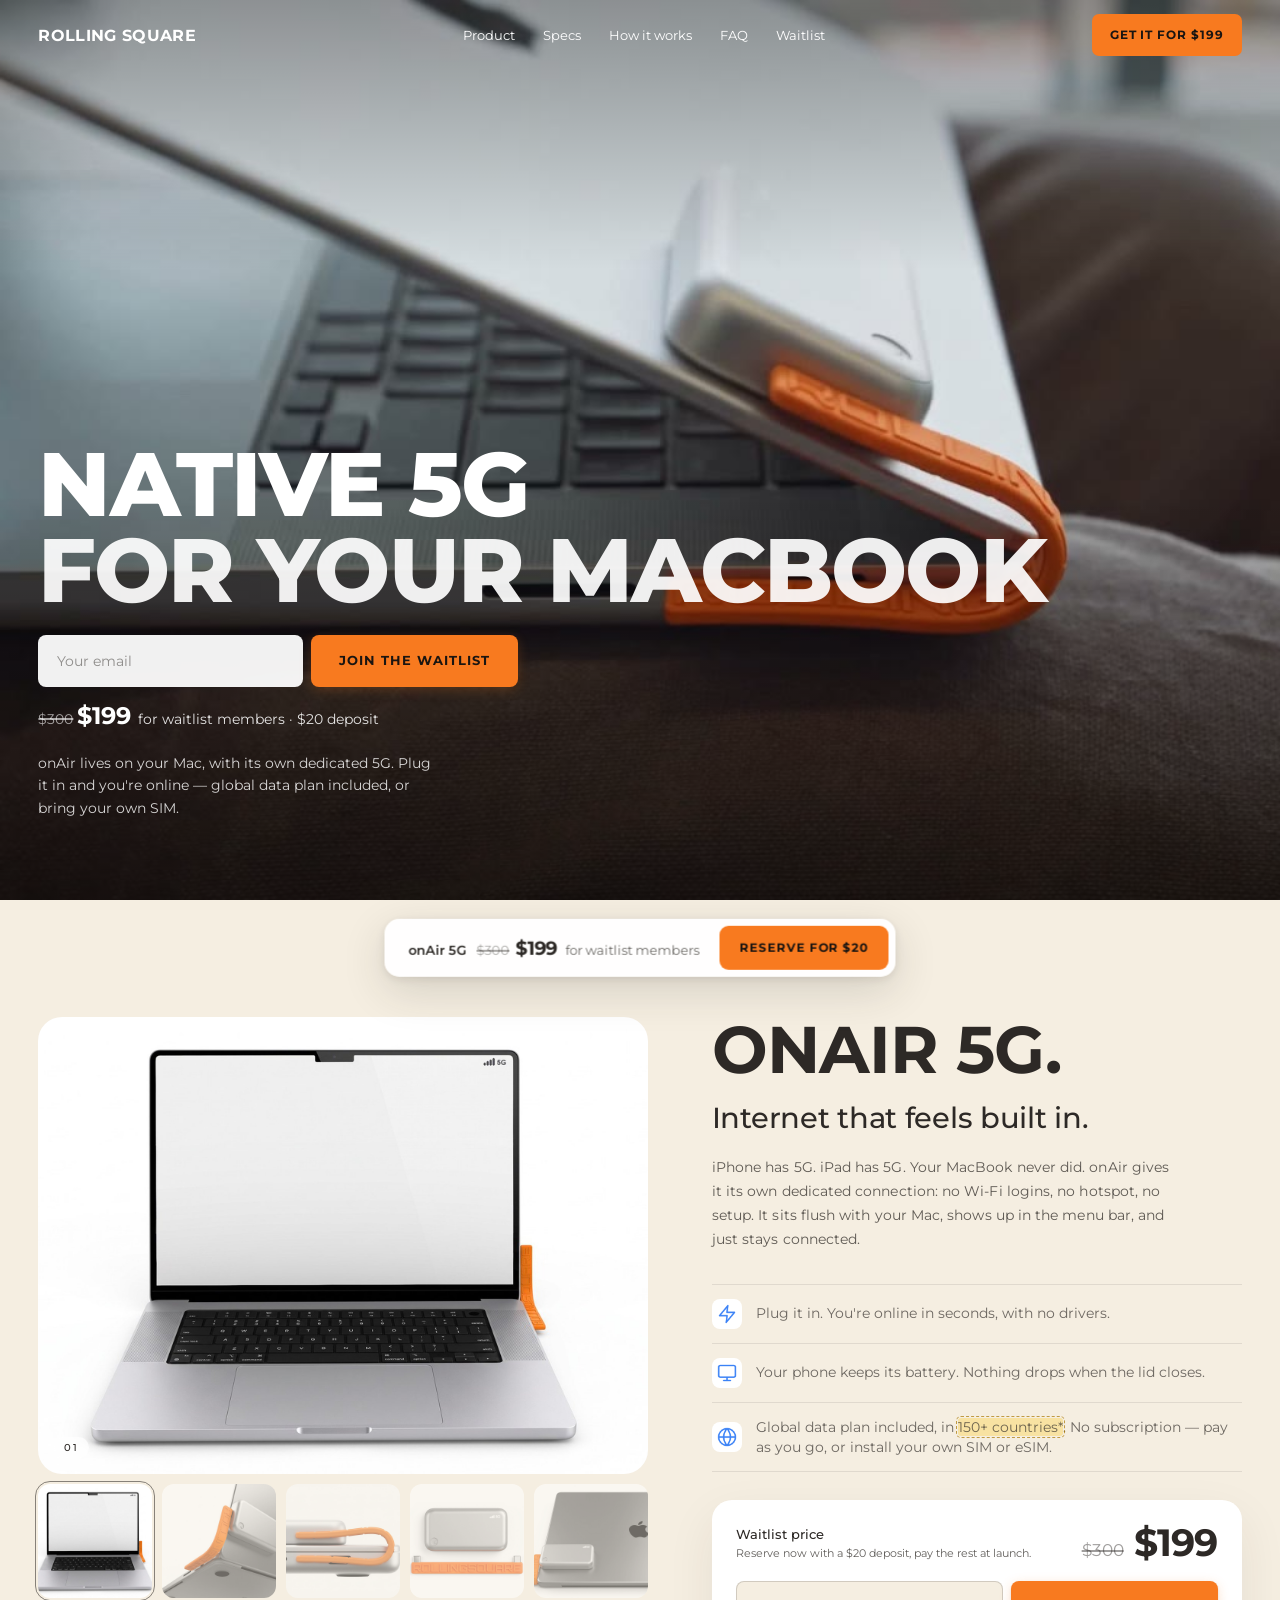
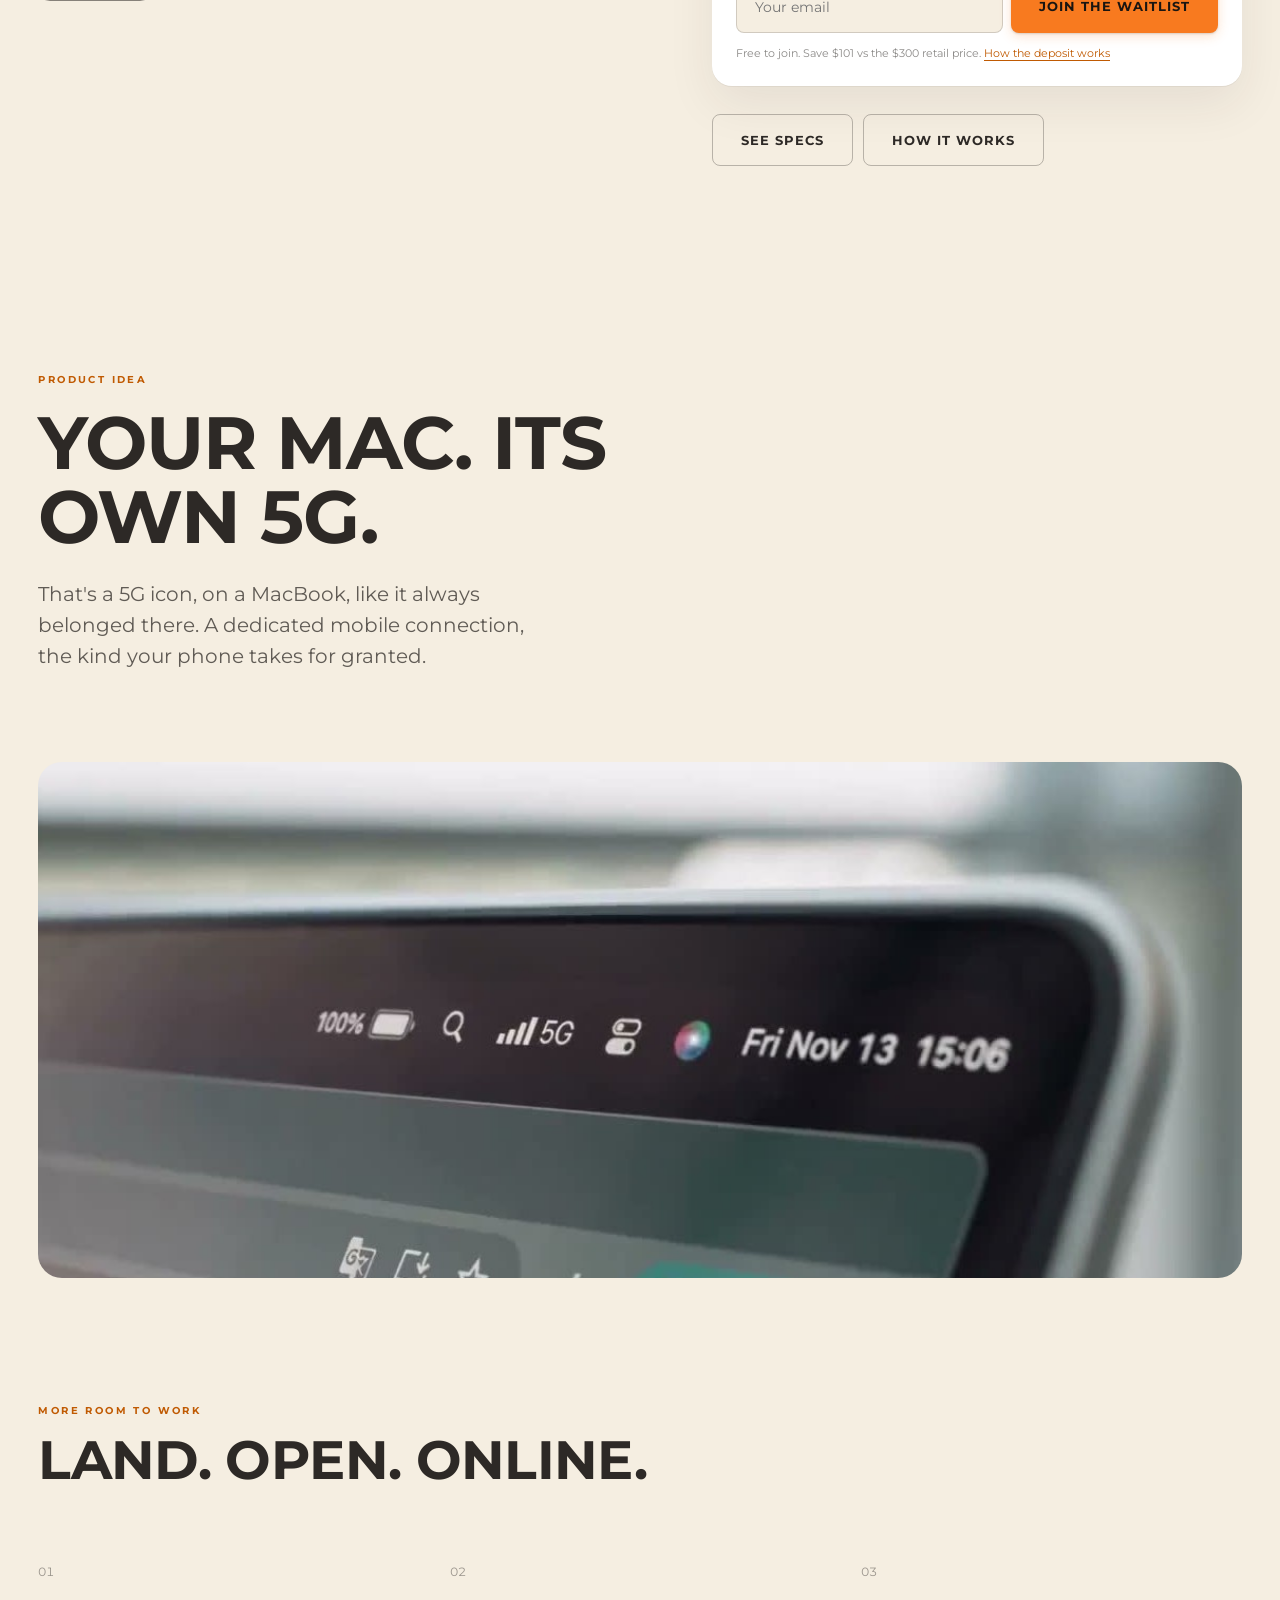
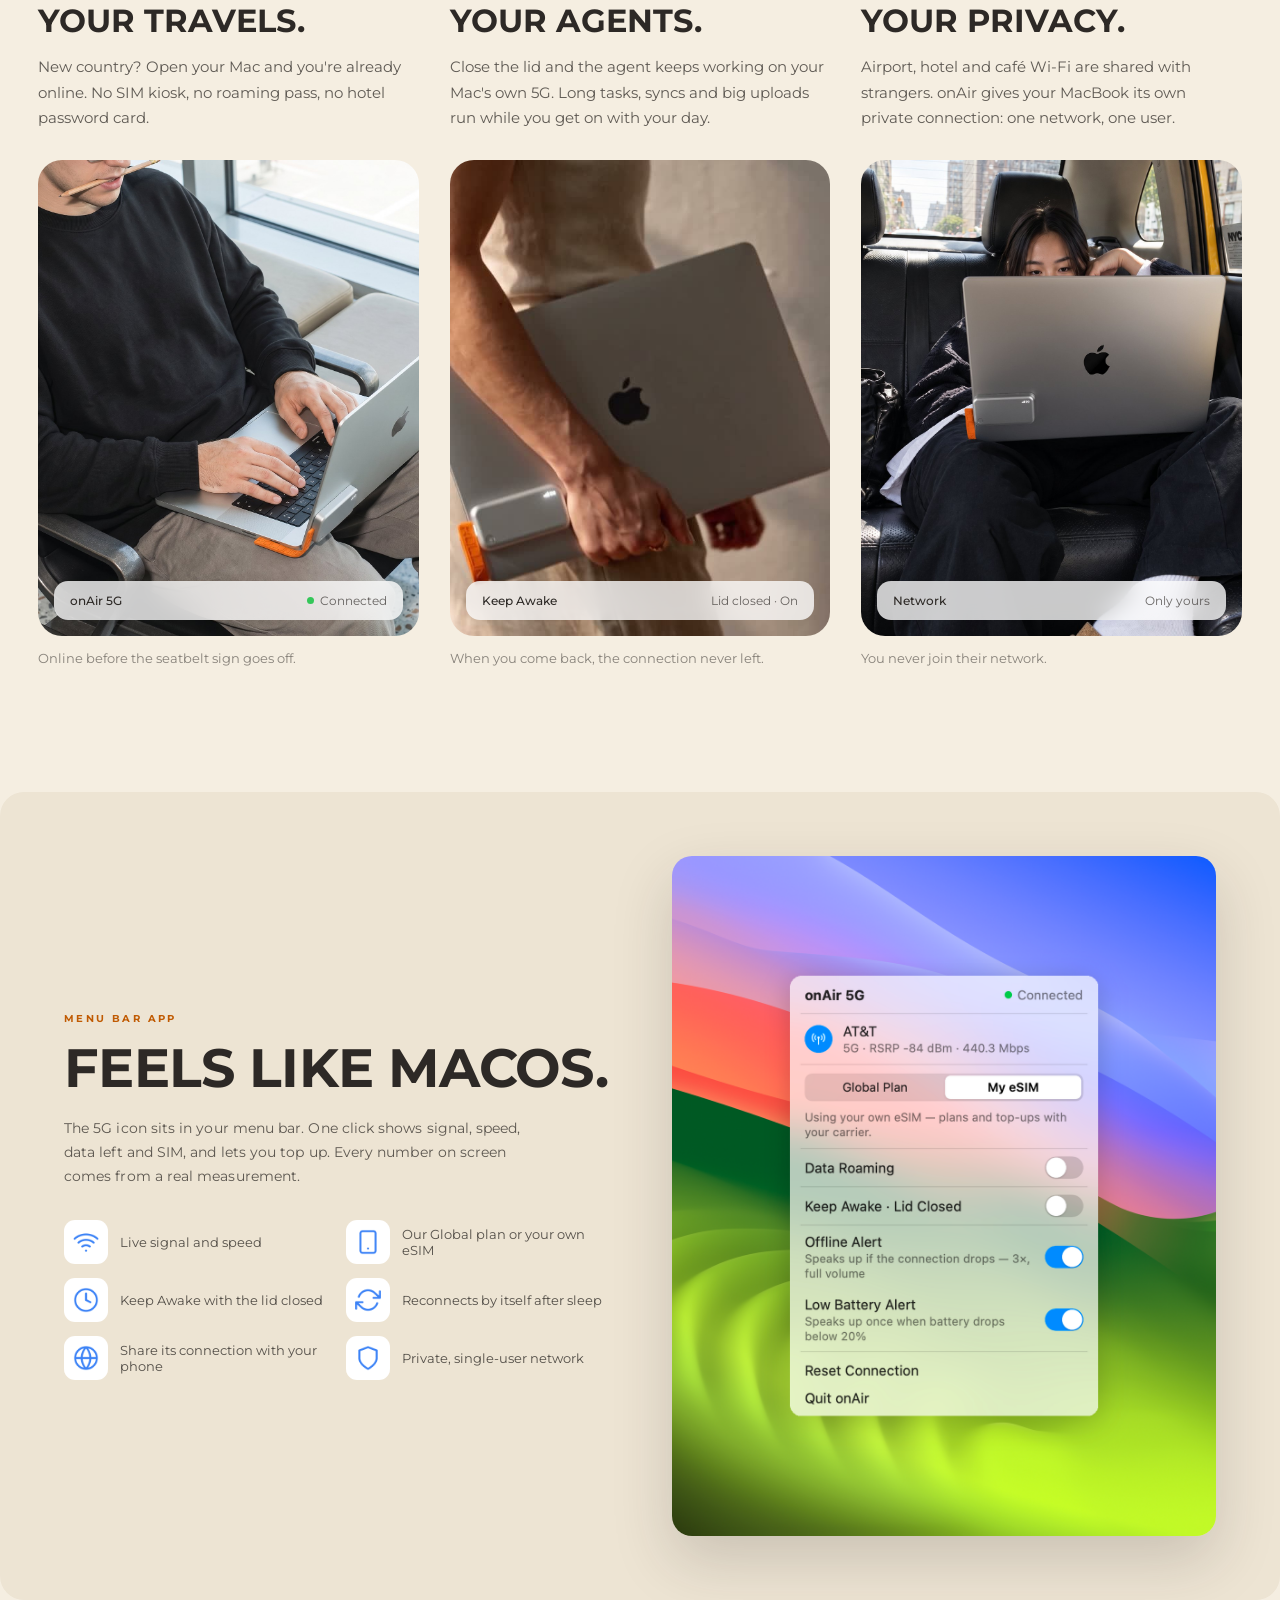
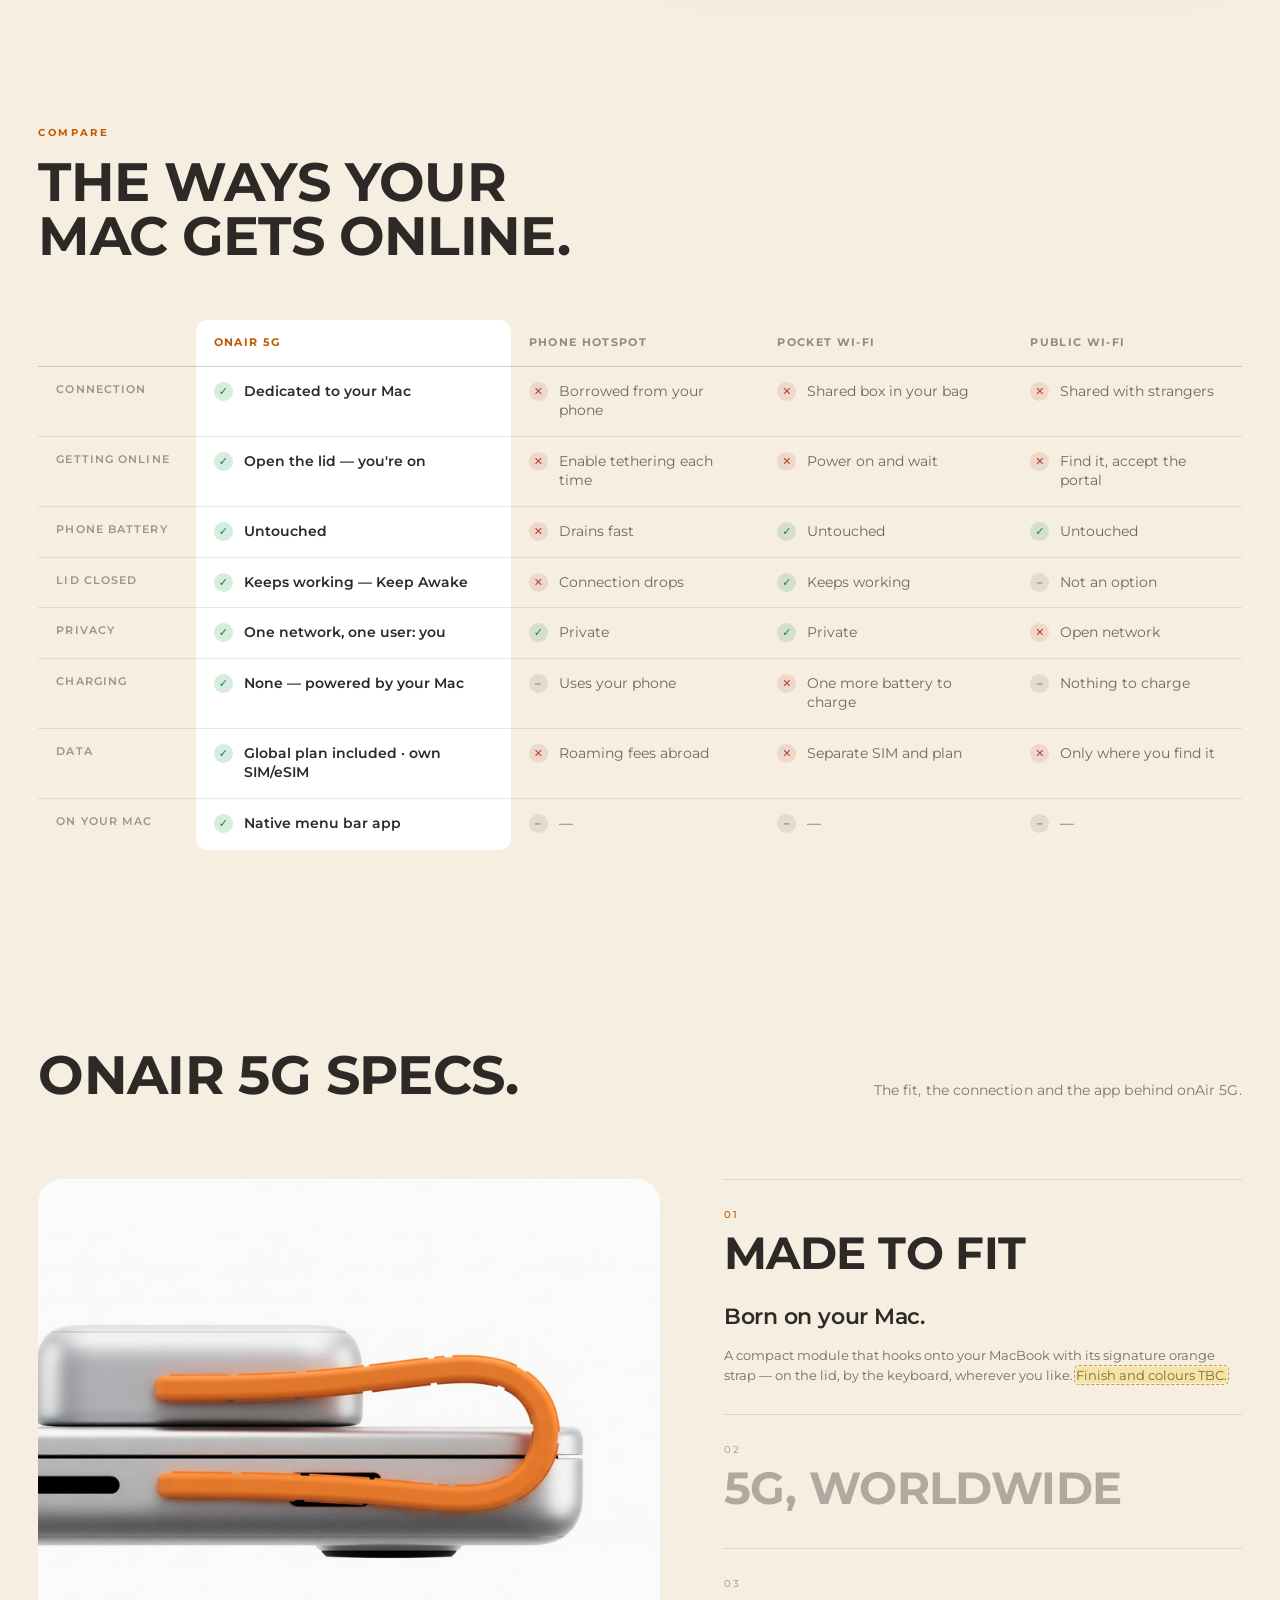
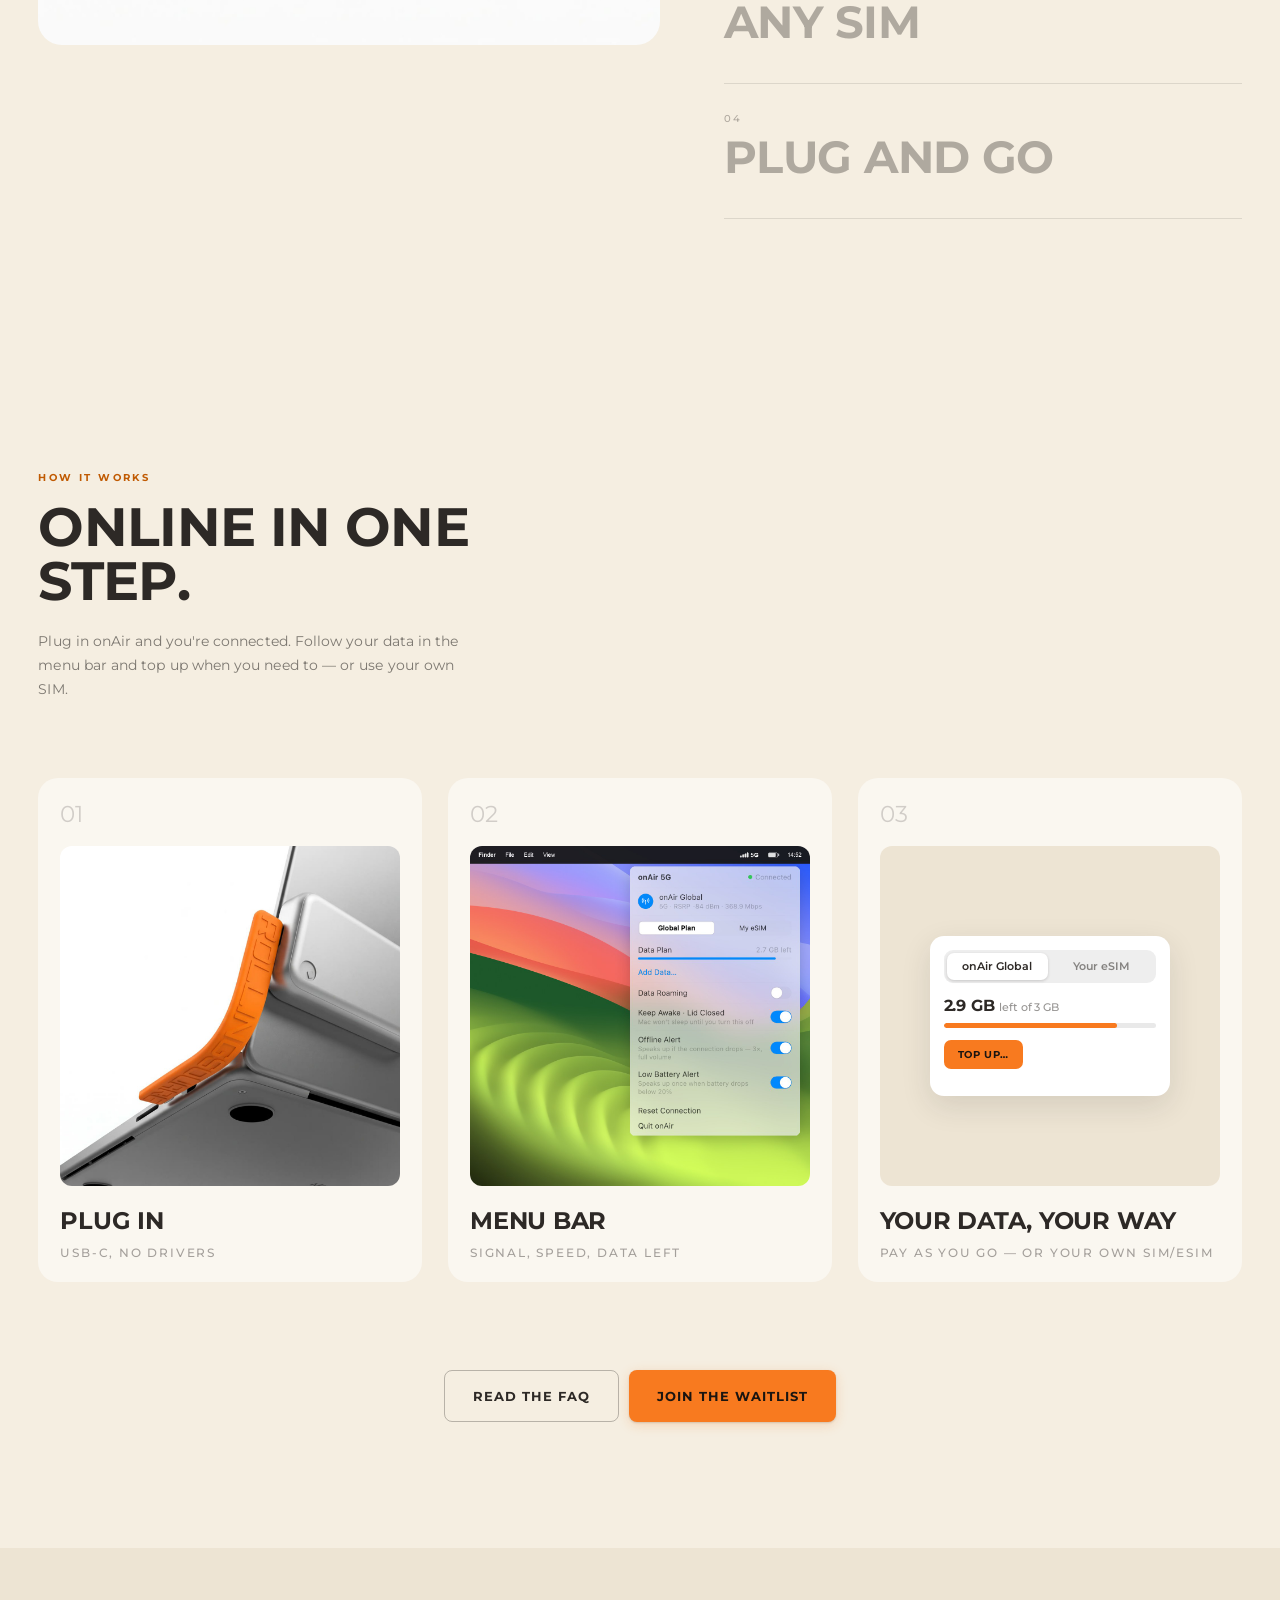
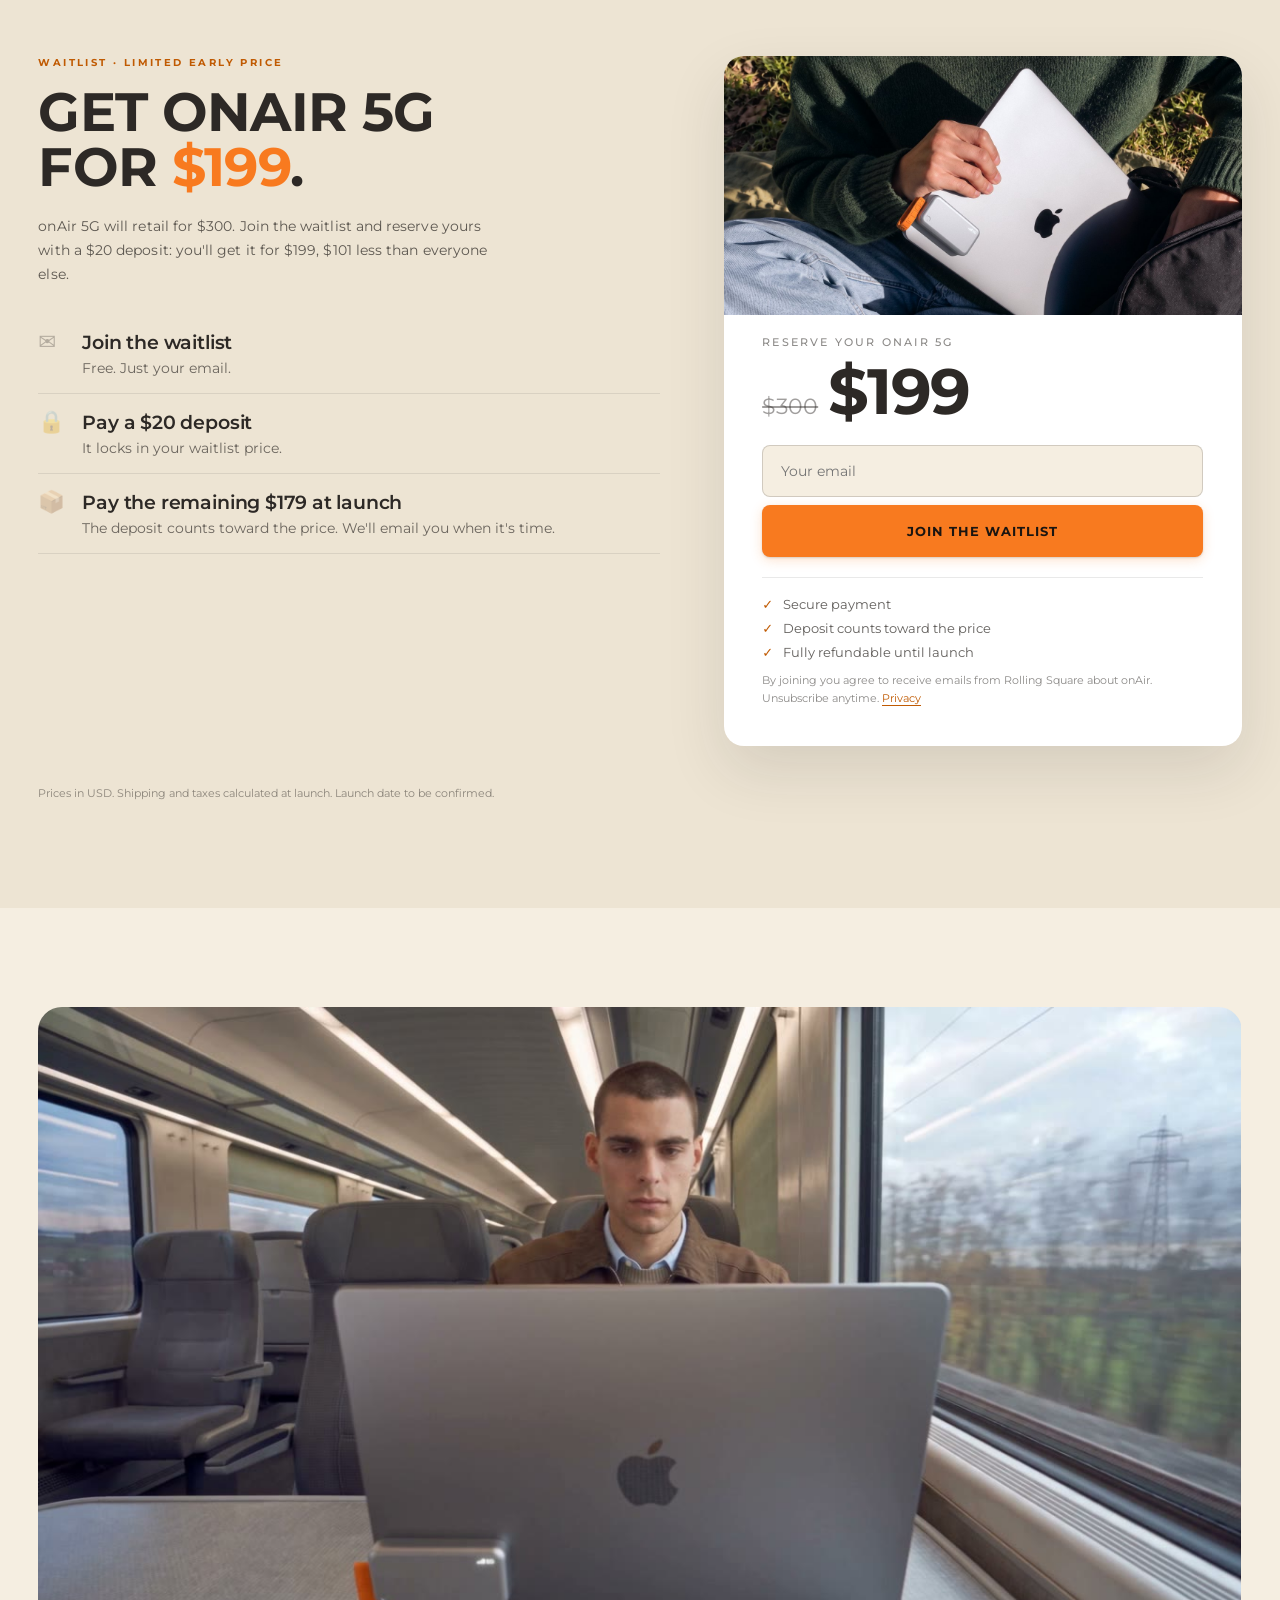
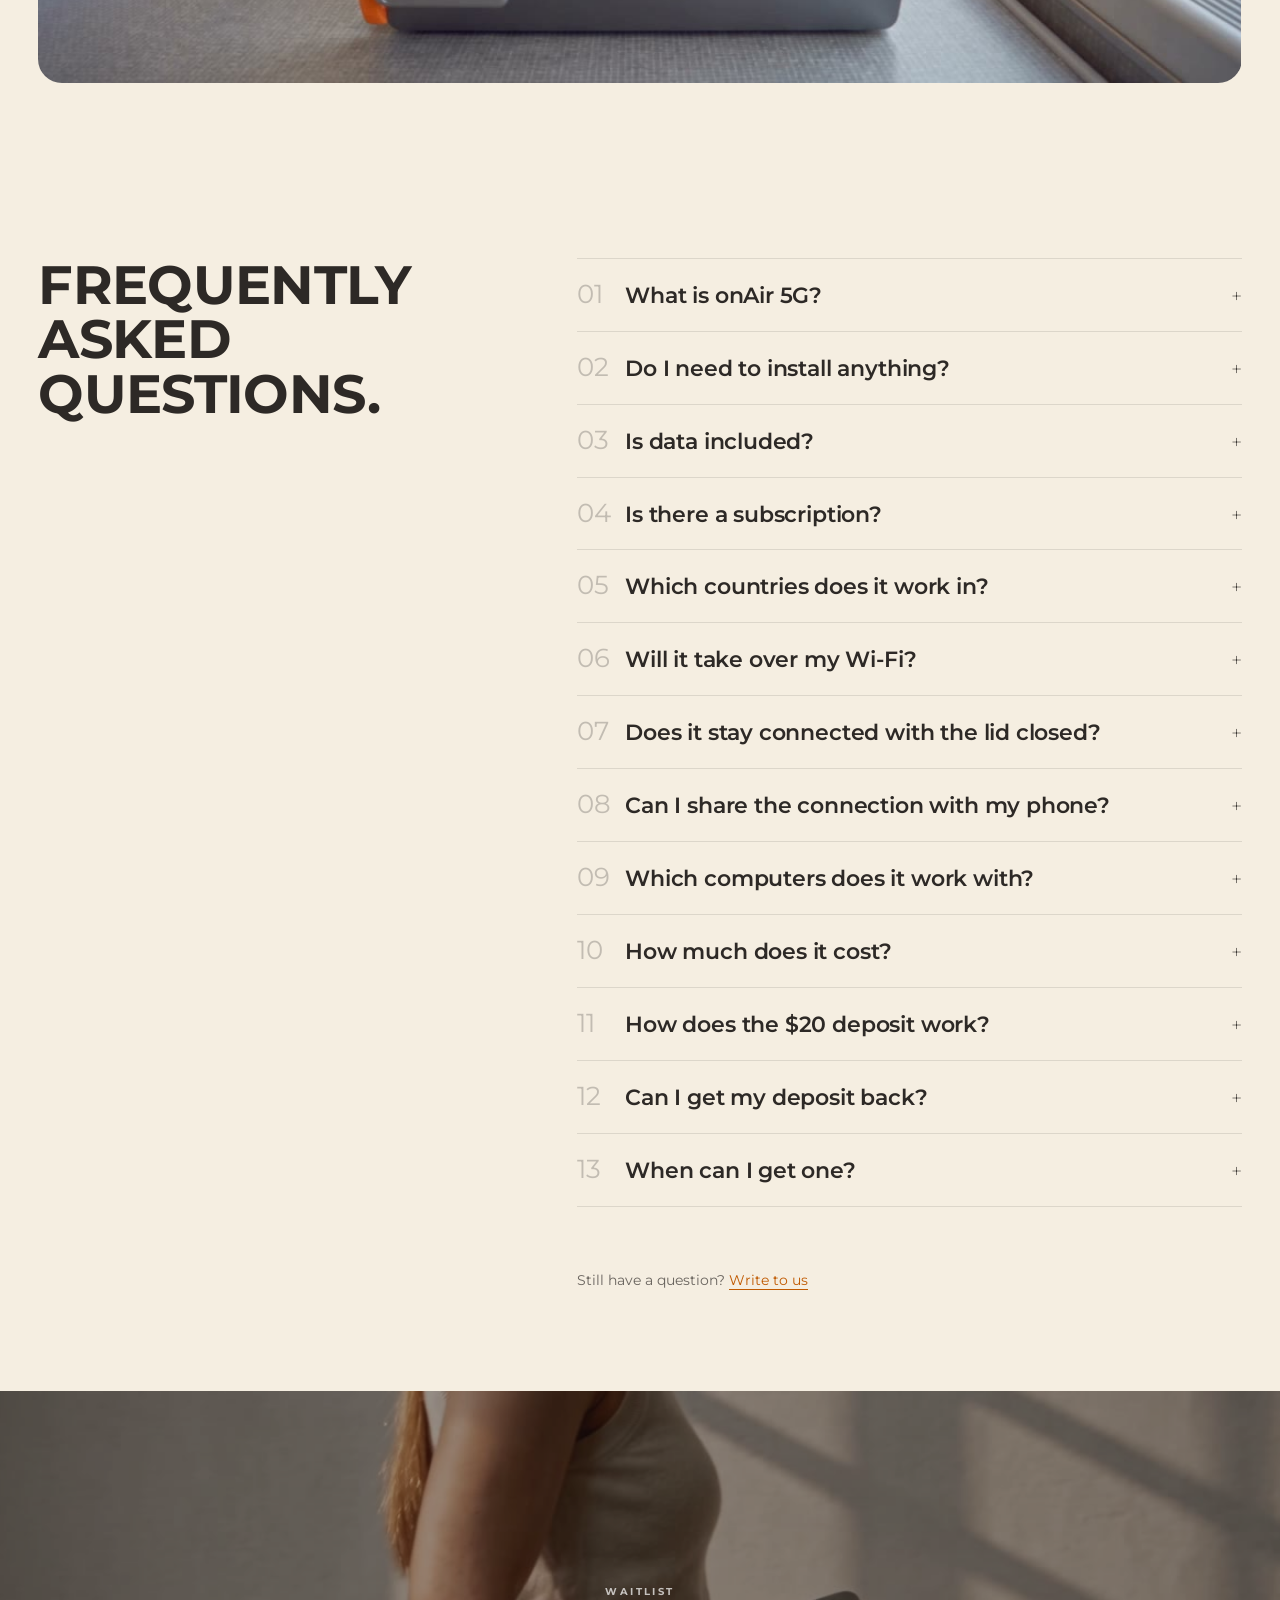
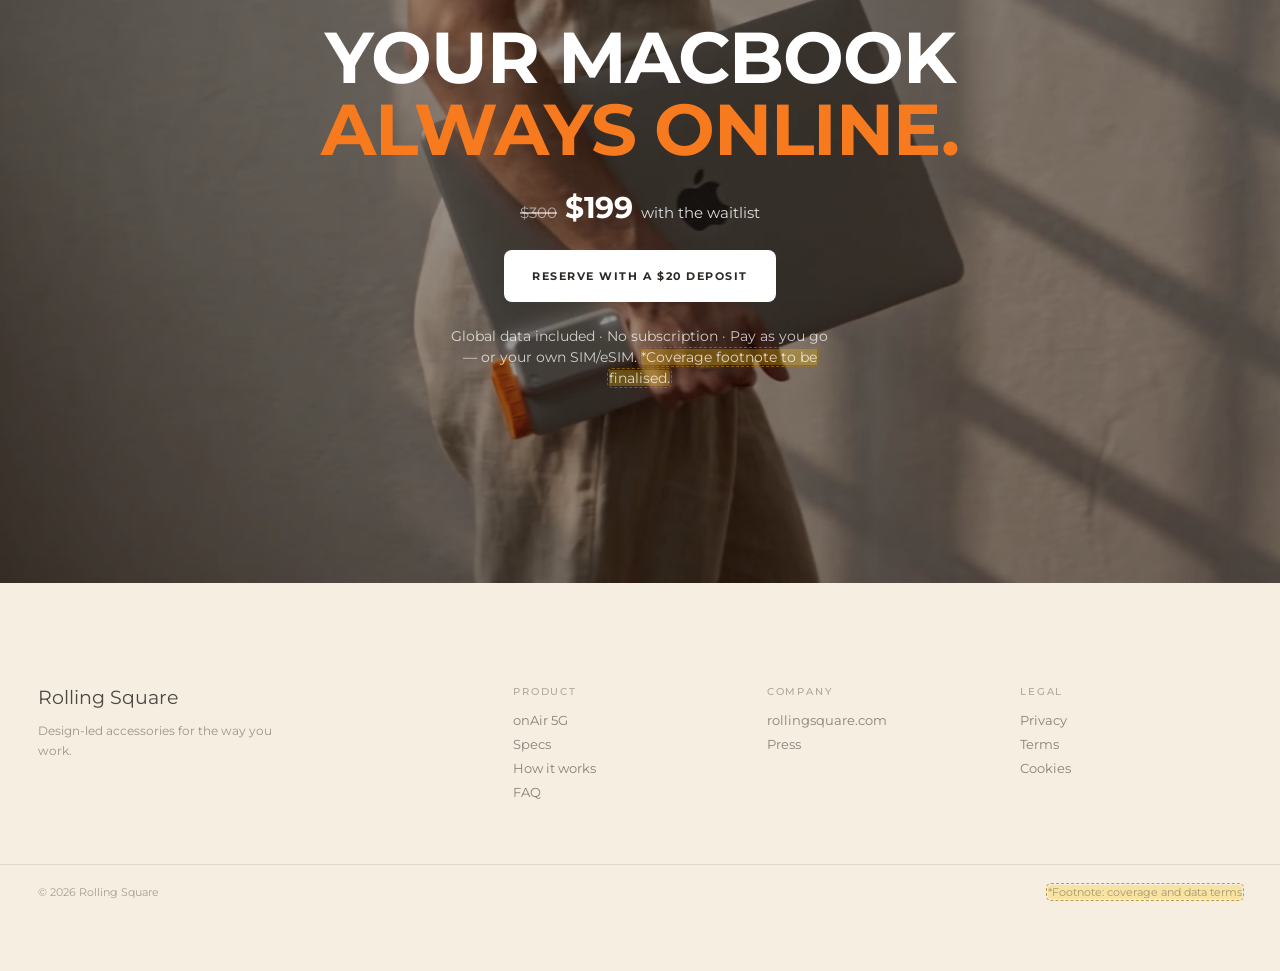
==== index.html @ e37d2c5e "Design spec: match current product (module + orange strap, not aluminium bar) Co-Authored-By: Claude" ====
<!DOCTYPE html>
<html lang="en">
<head>
  <meta charset="utf-8">
  <meta name="viewport" content="width=device-width, initial-scale=1">
  <meta name="robots" content="noindex,nofollow">
  <title>onAir 5G: join the waitlist, $199 instead of $300 · Rolling Square</title>
  <meta name="description" content="onAir 5G gives your MacBook its own 5G connection. Join the waitlist and reserve yours for $199 instead of $300 with a $20 deposit.">
  <link rel="preconnect" href="https://fonts.googleapis.com">
  <link rel="preconnect" href="https://fonts.gstatic.com" crossorigin>
  <link rel="stylesheet" href="https://fonts.googleapis.com/css2?family=Montserrat:wght@400;500;600;700;800&display=swap">
  <link rel="stylesheet" href="styles.css?v=20261117p">
</head>
<body>

<a class="skip-link" href="#main">Skip to content</a>

<!-- ============ NAV ============ -->
<nav class="nav" id="nav">
  <a class="nav-brand" href="#top">Rolling Square</a>
  <div class="nav-links">
    <a href="#product">Product</a>
    <a href="#specs">Specs</a>
    <a href="#how">How it works</a>
    <a href="#faq">FAQ</a>
    <a href="#waitlist">Waitlist</a>
  </div>
  <a class="pill pill-cyan nav-cta" href="#waitlist">Get it for $199</a>
</nav>

<main id="main">

<!-- ============ 1. HERO VIDEO (full width) ============ -->
<section class="hero" id="top">
  <!-- Hero: Airport_1 from Dropbox 63. ONAIR 5G/04. Media/Video AI (16:9 only;
       add a 9:16 hero-mobile.mp4 <source> when one exists). -->
  <video class="hero-video" autoplay muted loop playsinline preload="auto" poster="assets/img/hero-poster.jpg">
    <source src="assets/video/hero-mobile.mp4" type="video/mp4" media="(max-width: 700px)">
    <source src="assets/video/hero.mp4" type="video/mp4">
  </video>
  <div class="hero-shade"></div>
  <div class="hero-content">
    <h1 class="hero-title">
      <span>Native 5G</span>
      <span class="hero-title-2">for your MacBook</span>
    </h1>
    <div class="hero-offer">
      <!-- Same waitlist widget as the price card (wiring in main.js → ONAIR_CONFIG) -->
      <div class="wl wl-hero" data-waitlist data-source="hero">
        <!-- Mobile: the email field appears after this tap (main.js) -->
        <button class="pill pill-cyan wl-reveal" type="button">Join the waitlist</button>
        <form class="wl-form" novalidate>
          <label class="sr-only" for="wl-email-hero">Email</label>
          <input id="wl-email-hero" class="wl-input" type="email" name="email" placeholder="Your email" autocomplete="email" required>
          <button class="pill pill-cyan wl-submit" type="submit">Join the waitlist</button>
        </form>
        <p class="wl-error" role="alert" hidden></p>
        <div class="wl-step2" hidden>
          <p class="wl-ok"><i class="dot"></i>You're on the list.</p>
          <a class="pill pill-cyan wl-pay" href="#" data-deposit-link>Pay the $20 deposit</a>
        </div>
      </div>
      <p class="hero-price"><s>$300</s> <strong>$199</strong> for waitlist members · $20 deposit</p>
    </div>
    <p class="hero-cap">onAir lives on your Mac, with its own dedicated 5G. Plug it in and you're online — global data plan included, or bring your own SIM.</p>
  </div>
</section>

<!-- Mobile only: hero caption moves below the video so the 5G icon stays visible -->
<p class="hero-cap-under bg-panna">onAir lives on your Mac, with its own dedicated 5G. Plug it in and you're online — global data plan included, or bring your own SIM.</p>

<!-- ============ 2. PRODUCT HERO (gallery + intro + points + first access) ============ -->
<section class="product-hero bg-panna" id="product">
  <div class="wrap product-grid">
    <div class="gallery" data-gallery>
      <div class="gallery-main">
        <img src="assets/img/g43-4.jpg" alt="onAir 5G hooked on the side of an open MacBook" data-gallery-main>
        <span class="gallery-index" data-gallery-index>01</span>
      </div>
      <div class="gallery-thumbs">
        <button class="is-active" data-src="assets/img/g43-4.jpg" data-alt="onAir 5G hooked on an open MacBook"><img src="assets/img/g43-4.jpg" alt=""></button>
        <button data-src="assets/img/g43-1.jpg" data-alt="onAir 5G, close-up on the hook"><img src="assets/img/g43-1.jpg" alt=""></button>
        <button data-src="assets/img/g43-2.jpg" data-alt="onAir 5G on the lid, side profile"><img src="assets/img/g43-2.jpg" alt=""></button>
        <button data-src="assets/img/g43-6.jpg" data-alt="onAir 5G with its Rolling Square strap"><img src="assets/img/g43-6.jpg" alt=""></button>
        <button data-src="assets/img/g43-9.jpg" data-alt="onAir 5G on a closed MacBook"><img src="assets/img/g43-9.jpg" alt=""></button>
      </div>
    </div>

    <div class="product-copy">
      <h1 class="display-l">onAir 5G.</h1>
      <p class="lede">Internet that feels built in.</p>
      <p class="body">iPhone has 5G. iPad has 5G. Your MacBook never did. onAir gives it its own dedicated connection: no Wi-Fi logins, no hotspot, no setup. It sits flush with your Mac, shows up in the menu bar, and just stays connected.</p>

      <ol class="points">
        <li><span class="num icon"><img src="assets/icons/bolt.png" alt=""></span><p>Plug it in. You're online in seconds, with no drivers.</p></li>
        <li><span class="num icon"><img src="assets/icons/laptop.png" alt=""></span><p>Your phone keeps its battery. Nothing drops when the lid closes.</p></li>
        <li><span class="num icon"><img src="assets/icons/globe.png" alt=""></span><p>Global data plan included, in <span class="todo">150+ countries*</span>. No subscription — pay as you go, or install your own SIM or eSIM.</p></li>
      </ol>

      <div class="price-card" id="reserve-top">
        <div class="price-card-head">
          <div>
            <p class="access-title">Waitlist price</p>
            <p class="access-sub">Reserve now with a $20 deposit, pay the rest at launch.</p>
          </div>
          <p class="price-pair"><s class="price-old">$300</s><span class="price-new">$199</span></p>
        </div>
        <!-- Waitlist form (step 1: email · step 2: $20 deposit). Logic and endpoints in main.js → ONAIR_CONFIG -->
        <div class="wl" data-waitlist data-source="product-hero">
          <form class="wl-form" novalidate>
            <label class="sr-only" for="wl-email-top">Email</label>
            <input id="wl-email-top" class="wl-input" type="email" name="email" placeholder="Your email" autocomplete="email" required>
            <button class="pill pill-cyan wl-submit" type="submit">Join the waitlist</button>
          </form>
          <p class="wl-error" role="alert" hidden></p>
          <div class="wl-step2" hidden>
            <p class="wl-ok"><i class="dot"></i>You're on the list.</p>
            <p class="wl-step2-copy">Lock in <strong>$199</strong> with a <strong>$20 deposit</strong>. It counts toward the price.</p>
            <a class="pill pill-cyan wl-pay" href="#" data-deposit-link>Pay the $20 deposit</a>
          </div>
          <p class="wl-legal">Free to join. Save $101 vs the $300 retail price. <a class="text-link" href="#waitlist">How the deposit works</a></p>
        </div>
      </div>

      <div class="cta-row">
        <a class="pill pill-ghost" href="#specs">See specs</a>
        <a class="pill pill-ghost" href="#how">How it works</a>
      </div>
    </div>
  </div>
</section>

<!-- ============ 3. PRODUCT IDEA (big statement + wide image) ============ -->
<section class="idea bg-panna">
  <div class="wrap">
    <p class="eyebrow">Product idea</p>
    <h2 class="display-xl">Your Mac. Its own 5G.</h2>
    <p class="idea-copy">That's a 5G icon, on a MacBook, like it always belonged there. A dedicated mobile connection, the kind your phone takes for granted.</p>
  </div>
  <figure class="wide-figure">
    <img src="assets/img/idea-5g.jpg" alt="MacBook menu bar showing the 5G icon next to battery and clock" loading="lazy">
  </figure>
</section>

<!-- ============ 4. FEATURE TRIO (travel / agents / privacy) ============ -->
<section class="features bg-panna">
  <div class="wrap">
    <p class="eyebrow">More room to work</p>
    <h2 class="display-m">Land. Open. Online.</h2>

    <div class="feature-grid">
      <article class="feature">
        <p class="feature-num">01</p>
        <h3 class="display-s">Your travels.</h3>
        <p class="feature-copy">New country? Open your Mac and you're already online. No SIM kiosk, no roaming pass, no hotel password card.</p>
        <figure class="feature-media">
          <!-- TODO: replace with airport/hotel lifestyle photo from the OA-V02 shoot -->
          <img src="assets/img/card-airport.jpg" alt="Working on a MacBook at the airport gate with onAir 5G attached" loading="lazy">
          <div class="chip-card">
            <span class="chip-label">onAir 5G</span>
            <span class="chip-value"><i class="dot"></i>Connected</span>
          </div>
        </figure>
        <p class="caption">Online before the seatbelt sign goes off.</p>
      </article>

      <article class="feature">
        <p class="feature-num">02</p>
        <h3 class="display-s">Your agents.</h3>
        <p class="feature-copy">Close the lid and the agent keeps working on your Mac's own 5G. Long tasks, syncs and big uploads run while you get on with your day.</p>
        <figure class="feature-media">
          <!-- TODO: replace with "lid closed, agent running" shot from OA-V03 -->
          <img src="assets/img/card-walk45.jpg" alt="Walking with a closed MacBook under the arm, onAir 5G attached" loading="lazy">
          <div class="chip-card">
            <span class="chip-label">Keep Awake</span>
            <span class="chip-value">Lid closed · On</span>
          </div>
        </figure>
        <p class="caption">When you come back, the connection never left.</p>
      </article>

      <article class="feature">
        <p class="feature-num">03</p>
        <h3 class="display-s">Your privacy.</h3>
        <p class="feature-copy">Airport, hotel and café Wi-Fi are shared with strangers. onAir gives your MacBook its own private connection: one network, one user.</p>
        <figure class="feature-media">
          <!-- TODO: replace with café / trade-fair shot from OA-V04 -->
          <img src="assets/img/card-privacy.jpg" alt="Working on a MacBook with onAir 5G in the back of a taxi — your own private network" loading="lazy">
          <div class="chip-card">
            <span class="chip-label">Network</span>
            <span class="chip-value">Only yours</span>
          </div>
        </figure>
        <p class="caption">You never join their network.</p>
      </article>
    </div>
  </div>
</section>

<!-- ============ 5. SPLIT FEATURE (app + icons) ============ -->
<section class="split bg-panna">
  <div class="wrap split-grid">
    <div class="split-copy">
      <p class="eyebrow">Menu bar app</p>
      <h3 class="display-m">Feels like macOS.</h3>
      <p class="body">The 5G icon sits in your menu bar. One click shows signal, speed, data left and SIM, and lets you top up. Every number on screen comes from a real measurement.</p>
      <ul class="icon-list">
        <li><img src="assets/icons/wifi.png" alt=""><span>Live signal and speed</span></li>
        <li><img src="assets/icons/sim.png" alt=""><span>Our Global plan or your own eSIM</span></li>
        <li><img src="assets/icons/clock.png" alt=""><span>Keep Awake with the lid closed</span></li>
        <li><img src="assets/icons/refresh.png" alt=""><span>Reconnects by itself after sleep</span></li>
        <li><img src="assets/icons/globe.png" alt=""><span>Share its connection with your phone</span></li>
        <li><img src="assets/icons/shield.png" alt=""><span>Private, single-user network</span></li>
      </ul>
    </div>
    <figure class="split-media">
      <!-- TODO: replace with a final screenshot of the shipping app (current one is a prototype mock) -->
      <!-- Real app recording: menu bar → panel → Keep Awake on → close -->
      <video class="split-video" autoplay muted loop playsinline preload="metadata" poster="assets/img/app-panel.png" aria-label="onAir menu bar app: opening the panel and turning on Keep Awake">
        <source src="assets/video/macos-panel.mp4" type="video/mp4">
      </video>
    </figure>
  </div>
</section>

<!-- ============ 5b. COMPARE (onAir vs the alternatives) ============ -->
<section class="compare bg-panna" id="compare">
  <div class="wrap">
    <p class="eyebrow">Compare</p>
    <h2 class="display-m">The ways your Mac gets online.</h2>
    <div class="compare-scroll">
      <table class="compare-table">
        <thead>
          <tr>
            <th></th>
            <th class="c-onair">onAir 5G</th>
            <th>Phone hotspot</th>
            <th>Pocket Wi-Fi</th>
            <th>Public Wi-Fi</th>
          </tr>
        </thead>
        <tbody>
          <tr><th scope="row">Connection</th><td class="c-onair y">Dedicated to your Mac</td><td class="n">Borrowed from your phone</td><td class="n">Shared box in your bag</td><td class="n">Shared with strangers</td></tr>
          <tr><th scope="row">Getting online</th><td class="c-onair y">Open the lid — you're on</td><td class="n">Enable tethering each time</td><td class="n">Power on and wait</td><td class="n">Find it, accept the portal</td></tr>
          <tr><th scope="row">Phone battery</th><td class="c-onair y">Untouched</td><td class="n">Drains fast</td><td class="y">Untouched</td><td class="y">Untouched</td></tr>
          <tr><th scope="row">Lid closed</th><td class="c-onair y">Keeps working — Keep Awake</td><td class="n">Connection drops</td><td class="y">Keeps working</td><td class="m">Not an option</td></tr>
          <tr><th scope="row">Privacy</th><td class="c-onair y">One network, one user: you</td><td class="y">Private</td><td class="y">Private</td><td class="n">Open network</td></tr>
          <tr><th scope="row">Charging</th><td class="c-onair y">None — powered by your Mac</td><td class="m">Uses your phone</td><td class="n">One more battery to charge</td><td class="m">Nothing to charge</td></tr>
          <tr><th scope="row">Data</th><td class="c-onair y">Global plan included · own SIM/eSIM</td><td class="n">Roaming fees abroad</td><td class="n">Separate SIM and plan</td><td class="n">Only where you find it</td></tr>
          <tr><th scope="row">On your Mac</th><td class="c-onair y">Native menu bar app</td><td class="m">—</td><td class="m">—</td><td class="m">—</td></tr>
        </tbody>
      </table>
    </div>
  </div>
</section>

<!-- ============ 6. SPECS (tabbed list with image swap) ============ -->
<section class="specs bg-panna" id="specs">
  <div class="wrap">
    <div class="specs-head">
      <h2 class="display-m">onAir 5G specs.</h2>
      <p class="body muted">The fit, the connection and the app behind onAir 5G.</p>
    </div>

    <div class="specs-grid" data-specs>
      <figure class="specs-media">
        <img src="assets/img/g43-2.jpg" alt="" data-specs-img>
      </figure>
      <ol class="specs-list">
        <li class="is-active" data-img="assets/img/g43-2.jpg">
          <button type="button">
            <span class="spec-num">01</span>
            <span class="spec-title">Made to fit</span>
          </button>
          <div class="spec-body">
            <p class="spec-sub">Born on your Mac.</p>
            <p>A compact module that hooks onto your MacBook with its signature orange strap — on the lid, by the keyboard, wherever you like. <span class="todo">Finish and colours TBC.</span></p>
          </div>
        </li>
        <li data-img="assets/img/g43-7.jpg">
          <button type="button">
            <span class="spec-num">02</span>
            <span class="spec-title">5G, worldwide</span>
          </button>
          <div class="spec-body">
            <p class="spec-sub">Global bands, data included.</p>
            <p>5G with 4G fallback. Coverage in <span class="todo">150+ countries*</span>, with starter data <span class="todo">(amount TBC)</span> active from the first plug.</p>
          </div>
        </li>
        <li data-img="assets/img/g43-10.jpg">
          <button type="button">
            <span class="spec-num">03</span>
            <span class="spec-title">Any SIM</span>
          </button>
          <div class="spec-body">
            <p class="spec-sub">eSIM built in, plus a SIM slot.</p>
            <p>Use the included eSIM, add your own, or drop in a local nano-SIM when you're staying longer.</p>
          </div>
        </li>
        <li data-img="assets/img/g43-4.jpg">
          <button type="button">
            <span class="spec-num">04</span>
            <span class="spec-title">Plug and go</span>
          </button>
          <div class="spec-body">
            <p class="spec-sub">USB-C, no drivers.</p>
            <p>It shows up as a network connection on its own. Wi-Fi stays first; onAir takes over when you need it. <span class="todo">Compatibility list (macOS / Windows / iPad) to be confirmed.</span></p>
          </div>
        </li>
      </ol>
    </div>
  </div>
</section>

<!-- ============ 7. HOW IT WORKS (4 steps) ============ -->
<section class="how bg-panna" id="how">
  <div class="wrap">
    <p class="eyebrow">How it works</p>
    <h2 class="display-m narrow">Online in one step.</h2>
    <p class="body muted how-intro">Plug in onAir and you're connected. Follow your data in the menu bar and top up when you need to — or use your own SIM.</p>

    <ol class="steps">
      <li>
        <span class="step-num">01</span>
        <div class="step-media"><img src="assets/img/sq-1.jpg" alt="" loading="lazy"></div>
        <h3>Plug in</h3>
        <p class="step-sub">USB-C, no drivers</p>
      </li>
      <li>
        <span class="step-num">02</span>
        <div class="step-media"><img src="assets/img/step-menubar.jpg" alt="The onAir panel open under the macOS menu bar" loading="lazy"></div>
        <h3>Menu bar</h3>
        <p class="step-sub">signal, speed, data left</p>
      </li>
      <li>
        <span class="step-num">03</span>
        <div class="step-media mock">
          <!-- Interactive mini-mock of the app's data-source toggle -->
          <div class="sim-mock" data-sim-mock>
            <div class="sim-seg" role="tablist" aria-label="Data source">
              <button class="is-active" type="button" data-sim="global">onAir Global</button>
              <button type="button" data-sim="own">Your eSIM</button>
            </div>
            <div class="sim-body sim-global">
              <p class="sim-amount">2.9 GB <span>left of 3 GB</span></p>
              <div class="sim-bar"><i style="width:82%"></i></div>
              <span class="sim-topup">Top up…</span>
            </div>
            <div class="sim-body sim-own" hidden>
              <p class="sim-own-title">Any carrier works</p>
              <p class="sim-own-sub">Install any eSIM — or drop in a local SIM. No lock-in.</p>
            </div>
          </div>
        </div>
        <h3>Your data, your way</h3>
        <p class="step-sub">pay as you go — or your own SIM/eSIM</p>
      </li>
    </ol>

    <div class="cta-row center">
      <a class="pill pill-ghost" href="#faq">Read the FAQ</a>
      <a class="pill pill-cyan" href="#waitlist">Join the waitlist</a>
    </div>
  </div>
</section>

<!-- ============ 7b. WAITLIST + DEPOSIT (main conversion block) ============ -->
<section class="waitlist" id="waitlist">
  <div class="wrap waitlist-grid">
    <div class="waitlist-copy">
      <p class="eyebrow">Waitlist · limited early price</p>
      <h2 class="display-m">Get onAir 5G for <em>$199</em>.</h2>
      <p class="body">onAir 5G will retail for $300. Join the waitlist and reserve yours with a $20 deposit: you'll get it for $199, $101 less than everyone else.</p>


      <ol class="dep-steps">
        <li><span class="num emoji">✉️</span><div><p class="dep-t">Join the waitlist</p><p>Free. Just your email.</p></div></li>
        <li><span class="num emoji">🔒</span><div><p class="dep-t">Pay a $20 deposit</p><p>It locks in your waitlist price.</p></div></li>
        <li><span class="num emoji">📦</span><div><p class="dep-t">Pay the remaining $179 at launch</p><p>The deposit counts toward the price. We'll email you when it's time.</p></div></li>
      </ol>
    </div>

    <div class="waitlist-card">
      <img class="wl-img" src="assets/img/wl-park.jpg" alt="Working from the park on a MacBook with onAir 5G" loading="lazy">
      <p class="waitlist-card-title">Reserve your onAir 5G</p>
      <p class="price-pair big"><s class="price-old">$300</s><span class="price-new">$199</span></p>
      <div class="wl" data-waitlist data-source="waitlist-section">
        <form class="wl-form stacked" novalidate>
          <label class="sr-only" for="wl-email-main">Email</label>
          <input id="wl-email-main" class="wl-input" type="email" name="email" placeholder="Your email" autocomplete="email" required>
          <button class="pill pill-cyan wl-submit" type="submit">Join the waitlist</button>
        </form>
        <p class="wl-error" role="alert" hidden></p>
        <div class="wl-step2" hidden>
          <p class="wl-ok"><i class="dot"></i>You're on the list.</p>
          <p class="wl-step2-copy">Last step: pay the <strong>$20 deposit</strong> to lock in <strong>$199</strong>.</p>
          <a class="pill pill-cyan wl-pay" href="#" data-deposit-link>Pay the $20 deposit</a>
          <p class="wl-later">Not now? We'll email you the deposit link.</p>
        </div>
        <div class="wl-paid" hidden>
          <p class="wl-ok"><i class="dot"></i>Deposit received.</p>
          <p class="wl-step2-copy">Your $199 price is locked in. We'll email you before launch.</p>
        </div>
      </div>
      <ul class="wl-assure">
        <li>Secure payment</li>
        <li>Deposit counts toward the price</li>
        <li>Fully refundable until launch</li>
      </ul>
      <p class="wl-legal">By joining you agree to receive emails from Rolling Square about onAir. Unsubscribe anytime. <a class="text-link" href="#" data-todo-link>Privacy</a></p>
    </div>
  </div>
  <p class="wrap wl-foot">Prices in USD. Shipping and taxes calculated at launch. Launch date to be confirmed.</p>
</section>

<!-- ============ 8. FULL PAGE FILM ============ -->
<section class="film">
  <!-- Train_1 from Dropbox 63. ONAIR 5G/04. Media/Video AI -->
  <video class="film-video" muted loop playsinline preload="none" poster="assets/img/film-poster.jpg" data-autoplay-on-view>
    <source src="assets/video/film-travel.mp4" type="video/mp4">
  </video>
</section>

<!-- ============ 9. FAQ ============ -->
<section class="faq bg-panna" id="faq">
  <div class="wrap faq-wrap">
    <div class="faq-head">
      <h2 class="display-m">Frequently asked questions.</h2>
    </div>
    <div class="faq-list">
      <details>
        <summary><span class="faq-num">01</span><span class="faq-q">What is onAir 5G?</span></summary>
        <p>A USB-C 5G device that gives your MacBook its own mobile connection. It sits flush with your Mac and shows up in the menu bar, just like the 5G icon on your phone.</p>
      </details>
      <details>
        <summary><span class="faq-num">02</span><span class="faq-q">Do I need to install anything?</span></summary>
        <p>No. Plug it in and you're online. The menu bar app is optional and adds signal, data left, SIM choice and top-ups.</p>
      </details>
      <details>
        <summary><span class="faq-num">03</span><span class="faq-q">Is data included?</span></summary>
        <p>Yes. onAir comes with starter data that activates the first time it connects. <span class="todo">Amount and validity to be confirmed.</span></p>
      </details>
      <details>
        <summary><span class="faq-num">04</span><span class="faq-q">Is there a subscription?</span></summary>
        <p>No. It's pay as you go: when the included data runs out, top up in two clicks from the app. Prefer your own carrier? Install your eSIM or drop in your SIM. <span class="todo">Top-up prices to be confirmed.</span></p>
      </details>
      <details>
        <summary><span class="faq-num">05</span><span class="faq-q">Which countries does it work in?</span></summary>
        <p>The included data works in <span class="todo">150+ countries*</span>. You can also use your own eSIM or drop in a local SIM. <span class="todo">Link to the full country list.</span></p>
      </details>
      <details>
        <summary><span class="faq-num">06</span><span class="faq-q">Will it take over my Wi-Fi?</span></summary>
        <p>No. Wi-Fi stays first. onAir is there when Wi-Fi isn't, or when you'd rather not use it.</p>
      </details>
      <details>
        <summary><span class="faq-num">07</span><span class="faq-q">Does it stay connected with the lid closed?</span></summary>
        <p>Yes, with Keep Awake turned on in the app. Your agents, syncs and uploads keep running.</p>
      </details>
      <details>
        <summary><span class="faq-num">08</span><span class="faq-q">Can I share the connection with my phone?</span></summary>
        <p>Yes. macOS has Internet Sharing built in: your Mac can rebroadcast its onAir connection over Wi-Fi to your phone, tablet or a friend's laptop. One onAir, every device you carry.</p>
      </details>
      <details>
        <summary><span class="faq-num">09</span><span class="faq-q">Which computers does it work with?</span></summary>
        <p><span class="todo">To be confirmed: supported MacBook models, macOS versions, and whether Windows and iPad are supported.</span></p>
      </details>
      <details>
        <summary><span class="faq-num">10</span><span class="faq-q">How much does it cost?</span></summary>
        <p>onAir 5G will retail for $300. Waitlist members who place a $20 deposit get it for $199.</p>
      </details>
      <details>
        <summary><span class="faq-num">11</span><span class="faq-q">How does the $20 deposit work?</span></summary>
        <p>You pay $20 today to lock in the $199 waitlist price. The deposit counts toward the price, so at launch you pay the remaining $179. We'll email you when it's time.</p>
      </details>
      <details>
        <summary><span class="faq-num">12</span><span class="faq-q">Can I get my deposit back?</span></summary>
        <p>Yes. The deposit is fully refundable until launch: just write to us.</p>
      </details>
      <details>
        <summary><span class="faq-num">13</span><span class="faq-q">When can I get one?</span></summary>
        <p><span class="todo">Launch date and shipping window to be confirmed.</span> Waitlist members hear first.</p>
      </details>
    </div>
    <p class="faq-more">Still have a question? <a class="text-link" href="#" data-todo-link>Write to us</a></p>
  </div>
</section>

<!-- ============ 10. FINAL CTA BAND (video background) ============ -->
<section class="final-cta">
  <!-- Walk_2 from Dropbox 63. ONAIR 5G/04. Media/Video AI -->
  <video class="final-video" muted loop playsinline preload="none" poster="assets/img/final-poster.jpg" data-autoplay-on-view>
    <source src="assets/video/final-cta.mp4" type="video/mp4">
  </video>
  <div class="final-shade"></div>
  <div class="final-content">
    <p class="eyebrow light">Waitlist</p>
    <!-- Rotating headline (main.js). "Be online the moment you land." is
         reserved for travel-context ads. -->
    <h2 class="final-title" data-rotate-title>
      <span data-r1>Your MacBook</span><span data-r2>always online.</span>
    </h2>
    <p class="final-price"><s>$300</s> <strong>$199</strong> with the waitlist</p>
    <a class="pill pill-white" href="#waitlist">Reserve with a $20 deposit</a>
    <p class="final-note">Global data included · No subscription · Pay as you go — or your own SIM/eSIM. <span class="todo">*Coverage footnote to be finalised.</span></p>
  </div>
</section>

</main>

<!-- ============ FOOTER ============ -->
<footer class="footer bg-panna">
  <div class="wrap footer-grid">
    <div class="footer-brand">
      <div class="footer-logo">Rolling Square</div>
      <p class="footer-desc">Design-led accessories for the way you work.</p>
    </div>
    <div>
      <p class="footer-label">Product</p>
      <a href="#product">onAir 5G</a>
      <a href="#specs">Specs</a>
      <a href="#how">How it works</a>
      <a href="#faq">FAQ</a>
    </div>
    <div>
      <p class="footer-label">Company</p>
      <a href="https://rollingsquare.com" rel="noopener">rollingsquare.com</a>
      <a href="#" data-todo-link>Press</a>
    </div>
    <div>
      <p class="footer-label">Legal</p>
      <a href="#" data-todo-link>Privacy</a>
      <a href="#" data-todo-link>Terms</a>
      <a href="#" data-todo-link>Cookies</a>
    </div>
  </div>
  <div class="wrap footer-bottom">
    <span>© 2026 Rolling Square</span>
    <span class="todo">*Footnote: coverage and data terms</span>
  </div>
</footer>

<!-- Sticky offer bar: shows after the hero, hides when the waitlist block is on screen -->
<div class="offer-bar" data-offer-bar aria-hidden="true">
  <p><span class="offer-name">onAir 5G</span> <s>$300</s> <strong>$199</strong> <span class="offer-sub">for waitlist members</span></p>
  <a class="pill pill-cyan" href="#waitlist" tabindex="-1">Reserve for $20</a>
</div>

<script src="main.js?v=20261117p"></script>
</body>
</html>
---- styles.css ----
/* onAir 5G landing · visual system mirrored from natura.inc/interface
   Colours: panna #F5EEE1 · antracite #2D2926 · azzurro #2AAFCC · grigio morbido #8B8680
   Type: Restora (display serif) + ATC Arquette (light sans), loaded from fonts installed on this Mac.
   Before publishing, host licensed webfont files (woff2) and swap the local() sources. */

/* Rolling Square brand type (rollingsquare.com, read 2026-11-17): Montserrat
   everywhere — headings 700 UPPERCASE, body 400 — loaded from Google Fonts in
   index.html. (Natura's Restora/ATC Arquette removed.) */

:root {
  --panna: #F5EEE1;
  --antracite: #2D2926;
  /* Rolling Square base, onAir accent: the product's strap orange (#F87A1F,
     sampled from the renders) is the single accent — buttons, highlights,
     eyebrows. Secondary CTAs are quiet outlines. Premium: one color, used
     sparingly on panna + antracite. */
  --arancio: #F87A1F;
  --arancio-hover: #E2690F;
  --arancio-text: #C05A02;
  --azzurro: var(--arancio);
  --azzurro-text: var(--arancio-text);
  --verde: var(--arancio);
  --verde-hover: var(--arancio-hover);
  --grigio: #8B8680;
  --gutter: clamp(18px, 3vw, 56px);
  /* Radius scale — one language everywhere: buttons/inputs 8-10, chips 12,
     cards 20, media 24. No more 999-pill next to squared buttons. */
  --r-btn: 8px;
  --r-chip: 12px;
  --r-card: 20px;
  --r-media: 24px;
  --serif: "Montserrat", ui-sans-serif, system-ui, -apple-system, sans-serif;
  --sans: "Montserrat", ui-sans-serif, system-ui, -apple-system, sans-serif;
  --ease: cubic-bezier(.65, 0, .35, 1);
}

* { box-sizing: border-box; margin: 0; padding: 0; }
html { scroll-behavior: smooth; scroll-padding-top: 72px; }
body { background: var(--panna); color: var(--antracite); font-family: var(--sans); font-weight: 400; -webkit-font-smoothing: antialiased; }
img, video { display: block; max-width: 100%; }
a { color: inherit; text-decoration: none; }
.bg-panna { background: var(--panna); }
.wrap { max-width: 1440px; margin: 0 auto; padding-inline: var(--gutter); }

.skip-link { position: absolute; left: -9999px; }
.skip-link:focus { left: 12px; top: 12px; z-index: 200; background: #fff; padding: 8px 14px; border-radius: 999px; }

/* ---------- draft markers ---------- */
.draft-banner { position: fixed; bottom: 14px; left: 50%; transform: translateX(-50%); z-index: 150; background: var(--antracite); color: var(--panna); font-size: 11px; letter-spacing: .02em; padding: 8px 16px; border-radius: 999px; box-shadow: 0 6px 24px rgba(0,0,0,.18); white-space: nowrap; }
.draft-banner kbd { font-family: inherit; border: 1px solid rgba(245,238,225,.4); border-radius: 4px; padding: 0 4px; }
.todo { background: rgba(255, 196, 0, .28); outline: 1px dashed rgba(170, 120, 0, .7); outline-offset: 1px; border-radius: 3px; }
body.hide-todo .todo { background: none; outline: none; }
body.hide-todo .draft-banner { display: none; }

/* ---------- type scale ---------- */
.display-xl { font-family: var(--serif); font-weight: 700; text-transform: uppercase; font-size: clamp(2.1rem, 5.8vw, 4.9rem); line-height: 1; letter-spacing: -.015em; max-width: 13ch; margin-top: 20px; }
.display-l  { font-family: var(--serif); font-weight: 700; text-transform: uppercase; font-size: clamp(2.2rem, 5.2vw, 4.1rem); line-height: .98; letter-spacing: -.015em; }
.display-m  { font-family: var(--serif); font-weight: 700; text-transform: uppercase; font-size: clamp(1.7rem, 4.8vw, 3.4rem); line-height: 1; letter-spacing: -.012em; }
.display-s  { font-family: var(--serif); font-weight: 700; text-transform: uppercase; font-size: clamp(1.5rem, 2.5vw, 2.1rem); line-height: 1.1; }
.narrow { max-width: 13ch; }
.eyebrow { font-size: 10px; font-weight: 700; text-transform: uppercase; letter-spacing: .24em; color: var(--arancio-text); }
.eyebrow.light { color: rgba(255,255,255,.7); }
.lede { margin-top: 20px; max-width: 26ch; font-family: var(--sans); font-weight: 500; font-size: clamp(1.2rem, 2.4vw, 1.8rem); line-height: 1.18; letter-spacing: -.01em; }
.body { margin-top: 20px; max-width: 52ch; font-size: 14px; line-height: 1.72; letter-spacing: .005em; color: rgba(45,41,38,.75); }
.muted { color: rgba(45,41,38,.6); }
.caption { margin-top: 14px; font-size: 13px; color: rgba(45,41,38,.55); }

/* ---------- pills / buttons ---------- */
/* Rolling Square CTA style: 5px radius, Montserrat 700 uppercase, white text.
   Primary (buy) = green, secondary = blue, like main_cta / banner_cta on
   rollingsquare.com. */
.pill { display: inline-flex; align-items: center; justify-content: center; min-height: 52px; padding: 0 28px; border-radius: var(--r-btn); font-size: 12.5px; font-weight: 700; text-transform: uppercase; letter-spacing: .08em; transition: background .3s var(--ease), color .3s var(--ease), transform .3s var(--ease), border-color .3s var(--ease), box-shadow .3s var(--ease); }
.pill:hover { transform: translateY(-1px); }
.pill:focus-visible { outline: 2px solid var(--arancio-text); outline-offset: 2px; }
.pill-cyan  { background: var(--arancio); color: #1A1511; box-shadow: 0 1px 2px rgba(45,41,38,.16), 0 3px 12px rgba(248,122,31,.22); }
.pill-cyan:hover { background: var(--arancio-hover); }
.pill-ghost { background: transparent; color: var(--antracite); border: 1.5px solid rgba(45,41,38,.3); }
.pill-ghost:hover { border-color: var(--antracite); background: rgba(45,41,38,.05); }
.pill-white { background: #fff; color: var(--antracite); font-size: 11px; letter-spacing: .14em; }
.cta-row { display: flex; flex-wrap: wrap; gap: 10px; margin-top: 28px; }
.cta-row.center { justify-content: center; margin-top: clamp(48px, 7vw, 88px); }
.text-link { color: var(--azzurro-text); border-bottom: 1px solid currentColor; }

/* ---------- nav ---------- */
.nav { position: fixed; inset: 0 0 auto 0; z-index: 90; display: flex; align-items: center; justify-content: space-between; gap: 24px; padding: 14px var(--gutter); transition: background .5s var(--ease), color .5s var(--ease), backdrop-filter .5s; color: #fff; }
.nav.is-solid { background: rgba(245,238,225,.82); backdrop-filter: blur(14px); -webkit-backdrop-filter: blur(14px); color: var(--antracite); }
.nav-brand { font-family: var(--serif); font-weight: 700; text-transform: uppercase; font-size: 16px; letter-spacing: .02em; }
.nav-links { display: flex; gap: 4px; }
.nav-links a { font-size: 12.5px; padding: 6px 12px; border-radius: 999px; transition: background .3s; }
.nav-links a:hover { background: rgba(127,127,127,.15); }
.nav-cta { min-height: 42px; font-size: 11.5px; padding: 0 18px; border-radius: 7px; box-shadow: none; }

/* ---------- 1. hero video ---------- */
.hero { position: relative; height: 100svh; min-height: 560px; overflow: hidden; background: #111; color: #fff; }
.hero-video { position: absolute; inset: 0; width: 100%; height: 100%; object-fit: cover; }
.hero-video-slot { display: grid; place-items: center; background: repeating-linear-gradient(135deg, #161616 0 22px, #1c1c1c 22px 44px); }
.hero-video-slot-label { display: grid; gap: 6px; justify-items: center; text-align: center; padding: 18px 26px; border: 1px dashed rgba(255,255,255,.35); border-radius: 14px; color: rgba(255,255,255,.7); font-size: 12px; letter-spacing: .04em; transform: translateY(-12svh); }
.hero-video-slot-label strong { font-size: 13px; letter-spacing: .18em; color: #fff; }
.hero-shade { position: absolute; inset: 0; background: linear-gradient(to bottom, rgba(0,0,0,.35) 0%, rgba(0,0,0,0) 30%, rgba(0,0,0,0) 55%, rgba(0,0,0,.55) 100%); }
.hero-content { position: absolute; left: var(--gutter); right: var(--gutter); bottom: clamp(40px, 9svh, 96px); display: grid; gap: 22px; justify-items: start; }
.hero-title { font-family: var(--serif); font-weight: 800; text-transform: uppercase; font-size: clamp(2.4rem, 7vw, 6.4rem); line-height: .96; letter-spacing: -.02em; display: grid; }
.hero-title-2 { opacity: .92; }
.cta-link { font-size: 14px; letter-spacing: .02em; padding: 12px 20px; border-radius: 999px; background: rgba(255,255,255,.16); backdrop-filter: blur(10px); -webkit-backdrop-filter: blur(10px); transition: background .3s; }
.cta-link:hover { background: rgba(255,255,255,.28); }
.hero-cap { max-width: 44ch; font-size: 14px; line-height: 1.6; color: rgba(255,255,255,.82); }
.hero-scroll { position: absolute; right: var(--gutter); bottom: clamp(40px, 9svh, 96px); width: 44px; height: 44px; border-radius: 999px; display: grid; place-items: center; border: 1px solid rgba(255,255,255,.4); font-size: 16px; }

/* ---------- 2. product hero ---------- */
.product-hero { padding-top: clamp(104px, 13svh, 152px); padding-bottom: clamp(64px, 9svh, 118px); }
.product-grid { display: grid; grid-template-columns: 1.15fr 1fr; gap: clamp(32px, 5vw, 96px); align-items: start; }
.gallery-main { position: relative; aspect-ratio: 4 / 3; border-radius: var(--r-media); overflow: hidden; background: #e9e1d2; }
.gallery-main img { width: 100%; height: 100%; object-fit: cover; transition: opacity .4s var(--ease); }
.gallery-index { position: absolute; left: 16px; bottom: 16px; background: rgba(255,255,255,.72); border-radius: 999px; padding: 4px 10px; font-size: 10px; font-weight: 500; letter-spacing: .18em; }
.gallery-thumbs { display: grid; grid-template-columns: repeat(5, 1fr); gap: 10px; margin-top: 10px; }
.gallery-thumbs button { border: 0; padding: 0; background: none; cursor: pointer; aspect-ratio: 1; border-radius: var(--r-chip); overflow: hidden; opacity: .55; transition: opacity .3s; outline: 1px solid transparent; }
.gallery-thumbs button.is-active, .gallery-thumbs button:hover { opacity: 1; }
.gallery-thumbs button.is-active { outline: 1.5px solid rgba(45,41,38,.55); outline-offset: 2px; }
.gallery-thumbs img { width: 100%; height: 100%; object-fit: cover; }
.product-copy { position: sticky; top: 96px; }
.points { list-style: none; margin-top: 32px; border-top: 1px solid rgba(45,41,38,.1); }
.points li { display: grid; grid-template-columns: 44px 1fr; align-items: baseline; padding: 14px 0; border-bottom: 1px solid rgba(45,41,38,.1); }
.points .num { font-family: var(--serif); font-size: 1.12rem; color: rgba(45,41,38,.24); }
.points li:has(.num.icon) { align-items: center; }
.points .num.icon img { width: 30px; height: 30px; object-fit: contain; background: #fff; border-radius: 8px; padding: 5px; display: block; }
.points p { font-size: 14px; line-height: 1.45; color: rgba(45,41,38,.68); }
.access-card { display: flex; justify-content: space-between; gap: 20px; align-items: center; margin-top: 28px; padding: 18px 20px; border-radius: var(--r-card); background: rgba(255,255,255,.55); }
.access-title { font-size: 13px; font-weight: 500; }
.access-sub { margin-top: 4px; font-size: 11px; color: rgba(45,41,38,.75); }
.access-right { text-align: right; }
.access-big { font-weight: 700; font-size: 1.45rem; letter-spacing: -.01em; line-height: 1; white-space: nowrap; }
.access-note { margin-top: 6px; max-width: 32ch; margin-left: auto; font-size: 11px; line-height: 1.55; color: rgba(45,41,38,.8); }

/* ---------- 3. idea ---------- */
.idea { padding-block: clamp(96px, 14svh, 196px) 0; }
.idea-copy { margin-top: 24px; max-width: 38ch; font-size: clamp(1rem, 1.8vw, 1.24rem); line-height: 1.58; color: rgba(45,41,38,.75); }
.wide-figure { margin: clamp(48px, 7vw, 96px) var(--gutter) 0; border-radius: var(--r-media); overflow: hidden; aspect-ratio: 21 / 9; }
.wide-figure img { width: 100%; height: 100%; object-fit: cover; }

/* ---------- 4. features ---------- */
.features { padding-block: clamp(96px, 14svh, 180px); }
.features .display-m { margin-top: 16px; max-width: 17ch; }
.feature-grid { display: grid; grid-template-columns: repeat(3, 1fr); gap: clamp(20px, 2.4vw, 40px); margin-top: clamp(48px, 6vw, 80px); }
.feature-num { font-size: 12px; font-variant-numeric: tabular-nums; color: rgba(45,41,38,.45); }
.feature .display-s { margin-top: 24px; }
.feature-copy { margin-top: 16px; max-width: 42ch; min-height: 78px; font-size: 15px; line-height: 1.7; color: rgba(45,41,38,.75); }
.feature-media { position: relative; margin-top: 28px; aspect-ratio: 4 / 5; border-radius: var(--r-media); overflow: hidden; }
.feature-media img { width: 100%; height: 100%; object-fit: cover; transition: transform 1.2s var(--ease); }
.feature:hover .feature-media img { transform: scale(1.04); }
.chip-card { position: absolute; left: 16px; right: 16px; bottom: 16px; display: flex; justify-content: space-between; align-items: center; padding: 12px 16px; border-radius: 14px; background: rgba(255,255,255,.78); backdrop-filter: blur(12px); -webkit-backdrop-filter: blur(12px); font-size: 12px; }
.chip-label { font-weight: 500; }
.chip-value { display: inline-flex; align-items: center; gap: 6px; color: rgba(45,41,38,.7); }
.dot { width: 7px; height: 7px; border-radius: 99px; background: #34c759; display: inline-block; }

/* ---------- 5. split ---------- */
.split { padding-block: 0 clamp(96px, 14svh, 180px); }
.split-grid { display: grid; grid-template-columns: 1fr 1fr; gap: clamp(32px, 5vw, 96px); align-items: center; background: #EDE4D3; border-radius: var(--r-media); padding: clamp(32px, 5vw, 80px); }
.split-copy .display-m { margin-top: 16px; }
.icon-list { list-style: none; display: grid; grid-template-columns: 1fr 1fr; gap: 14px 20px; margin-top: 32px; }
.icon-list li { display: flex; align-items: center; gap: 12px; font-size: 13px; color: rgba(45,41,38,.8); }
.icon-list img { width: 44px; height: 44px; border-radius: 11px; background: #fff; padding: 9px; object-fit: contain; }
.split-media { display: grid; place-items: center; }
.split-media img { max-height: 560px; width: auto; border-radius: 18px; box-shadow: 0 24px 60px rgba(45,41,38,.16); }
.split-video { width: 100%; max-width: 680px; border-radius: var(--r-card); box-shadow: 0 24px 60px rgba(45,41,38,.18); }

/* ---------- 5b. compare ---------- */
.compare { padding-block: 0 clamp(96px, 14svh, 180px); }
.compare .display-m { margin-top: 16px; max-width: 16ch; }
.compare-scroll { overflow-x: auto; margin-top: clamp(32px, 5vw, 56px); -webkit-overflow-scrolling: touch; }
.compare-table { width: 100%; min-width: 820px; border-collapse: separate; border-spacing: 0; font-size: 13.5px; line-height: 1.45; }
.compare-table th, .compare-table td { padding: 15px 18px; text-align: left; vertical-align: top; border-bottom: 1px solid rgba(45,41,38,.1); }
.compare-table thead th { font-size: 11px; font-weight: 700; text-transform: uppercase; letter-spacing: .12em; color: rgba(45,41,38,.5); border-bottom: 1px solid rgba(45,41,38,.22); }
.compare-table thead th.c-onair { color: var(--arancio-text); }
.compare-table tbody th { font-size: 11px; font-weight: 600; text-transform: uppercase; letter-spacing: .1em; color: rgba(45,41,38,.45); white-space: nowrap; padding-right: 26px; }
.compare-table tbody td { color: rgba(45,41,38,.68); }
.compare-table td.c-onair, .compare-table thead th.c-onair { background: #fff; }
.compare-table thead th.c-onair { border-radius: var(--r-chip) var(--r-chip) 0 0; }
.compare-table tbody tr:last-child td.c-onair { border-radius: 0 0 var(--r-chip) var(--r-chip); border-bottom-color: transparent; }
.compare-table tbody td.c-onair { color: var(--antracite); font-weight: 600; }
.compare-table tbody tr:last-child th, .compare-table tbody tr:last-child td { border-bottom-color: transparent; }
/* semantic markers: ✓ good · ✕ bad · – neutral (separate from the accent) */
.compare-table td.y, .compare-table td.n, .compare-table td.m { position: relative; padding-left: 48px; }
.compare-table td.y::before, .compare-table td.n::before, .compare-table td.m::before {
  position: absolute; left: 18px; top: 15px;
  display: grid; place-items: center; width: 19px; height: 19px;
  border-radius: 50%; font-size: 11px; font-weight: 700; line-height: 1;
}
.compare-table td.y::before { content: "✓"; background: rgba(46,158,91,.16); color: #1F7A43; }
.compare-table td.n::before { content: "✕"; background: rgba(196,71,58,.13); color: #B3402F; }
.compare-table td.m::before { content: "–"; background: rgba(45,41,38,.09); color: rgba(45,41,38,.5); }
.compare-table td.c-onair.y::before { background: rgba(46,158,91,.2); }

/* ---------- 6. specs ---------- */
.specs { padding-top: clamp(56px, 8svh, 112px); padding-bottom: clamp(104px, 14svh, 194px); }
.specs-head { display: flex; justify-content: space-between; align-items: end; gap: 24px; flex-wrap: wrap; }
.specs-head .display-m { max-width: 13ch; }
.specs-head .body { margin-top: 0; max-width: 48ch; }
.specs-grid { display: grid; grid-template-columns: 1.2fr 1fr; gap: clamp(32px, 5vw, 96px); margin-top: clamp(40px, 6vw, 80px); align-items: start; }
.specs-media { position: sticky; top: 96px; aspect-ratio: 4 / 3; border-radius: var(--r-media); overflow: hidden; }
.specs-media img { width: 100%; height: 100%; object-fit: cover; transition: opacity .4s var(--ease); }
.specs-list { list-style: none; border-top: 1px solid rgba(45,41,38,.12); }
.specs-list li { border-bottom: 1px solid rgba(45,41,38,.12); }
.specs-list button { all: unset; cursor: pointer; display: grid; gap: 10px; width: 100%; padding: 28px 0; }
.spec-num { font-size: 10px; font-weight: 500; letter-spacing: .18em; color: rgba(45,41,38,.35); transition: color .5s; }
.spec-title { font-family: var(--serif); font-weight: 700; text-transform: uppercase; font-size: clamp(1.6rem, 3.8vw, 2.8rem); line-height: 1; letter-spacing: -.012em; color: rgba(45,41,38,.35); transition: color .5s; }
.specs-list li.is-active .spec-num { color: var(--azzurro-text); }
.specs-list li.is-active .spec-title { color: var(--antracite); }
.spec-body { display: grid; grid-template-rows: 0fr 0fr; transition: grid-template-rows .5s var(--ease); font-size: 13px; line-height: 1.58; color: rgba(45,41,38,.65); }
.spec-body > * { overflow: hidden; }
.specs-list li.is-active .spec-body { grid-template-rows: 1fr 1fr; padding-bottom: 28px; }
.spec-body .spec-sub { font-weight: 600; font-size: clamp(1.1rem, 2vw, 1.4rem); line-height: 1.15; letter-spacing: -.01em; color: var(--antracite); margin-bottom: 10px; }

/* ---------- 7. how ---------- */
.how { padding-block: clamp(96px, 14svh, 196px); }
.how .display-m { margin-top: 16px; }
.how-intro { max-width: 48ch; }
.steps { list-style: none; display: grid; grid-template-columns: repeat(3, 1fr); gap: clamp(16px, 2vw, 32px); margin-top: clamp(48px, 6vw, 80px); }
.steps li { position: relative; padding: 22px; border-radius: var(--r-card); background: rgba(255,255,255,.5); }
.step-num { font-family: var(--serif); font-size: 1.45rem; color: rgba(45,41,38,.2); }
.step-media { margin: 18px 0 22px; aspect-ratio: 1; border-radius: var(--r-chip); overflow: hidden; background: #EDE4D3; display: grid; place-items: center; }
.step-media img { width: 100%; height: 100%; object-fit: cover; }
.step-media.icon img { width: 34%; height: auto; object-fit: contain; }
.step-media.panel img { width: auto; height: 92%; object-fit: contain; border-radius: 8px; }
/* step 03: interactive data-source mock */
.step-media.mock { padding: 16px; }
.sim-mock { width: 100%; max-width: 240px; background: #fff; border-radius: 14px; padding: 14px; box-shadow: 0 10px 30px rgba(45,41,38,.12); }
.sim-seg { display: grid; grid-template-columns: 1fr 1fr; gap: 3px; padding: 3px; background: rgba(45,41,38,.08); border-radius: 9px; }
.sim-seg button { all: unset; cursor: pointer; text-align: center; font-size: 10.5px; font-weight: 600; padding: 7px 2px; border-radius: 7px; color: rgba(45,41,38,.55); transition: background .25s var(--ease), color .25s var(--ease), box-shadow .25s var(--ease); }
.sim-seg button.is-active { background: #fff; color: var(--antracite); box-shadow: 0 1px 3px rgba(45,41,38,.2); }
.sim-body { margin-top: 13px; min-height: 86px; }
.sim-amount { font-size: 16px; font-weight: 700; letter-spacing: -.01em; }
.sim-amount span { font-size: 10.5px; font-weight: 500; color: rgba(45,41,38,.5); }
.sim-bar { margin-top: 8px; height: 5px; border-radius: 99px; background: rgba(45,41,38,.1); overflow: hidden; }
.sim-bar i { display: block; height: 100%; background: var(--arancio); border-radius: 99px; }
.sim-topup { display: inline-block; margin-top: 12px; background: var(--arancio); color: #1A1511; font-size: 10px; font-weight: 700; text-transform: uppercase; letter-spacing: .06em; padding: 8px 14px; border-radius: 7px; }
.sim-own-title { font-size: 14px; font-weight: 700; }
.sim-own-sub { margin-top: 6px; font-size: 11px; line-height: 1.55; color: rgba(45,41,38,.6); }
.steps h3 { font-family: var(--serif); font-weight: 700; text-transform: uppercase; font-size: clamp(1.1rem, 2.4vw, 1.5rem); line-height: 1.05; letter-spacing: -.01em; }
.step-sub { margin-top: 12px; font-size: 12px; font-weight: 500; text-transform: uppercase; letter-spacing: .15em; color: rgba(45,41,38,.42); }

/* ---------- 8. film ---------- */
.film { position: relative; padding: clamp(56px, 11vh, 120px) var(--gutter) clamp(40px, 8vh, 96px); background: var(--panna); }
.film-video { width: 100%; aspect-ratio: 16 / 9; object-fit: cover; border-radius: var(--r-media); background: #111; }

/* ---------- 9. faq ---------- */
.faq { padding-block: clamp(48px, 8vw, 120px); }
.faq-wrap { display: grid; grid-template-columns: 1fr 1.4fr; gap: clamp(32px, 5vw, 96px); align-items: start; }
.faq-head { position: sticky; top: 96px; }
.faq-wrap .display-m { max-width: 12ch; }
.faq-img { margin-top: 28px; width: 100%; max-width: 360px; border-radius: var(--r-card); }
.faq-list { border-top: 1px solid rgba(45,41,38,.12); }
.faq-list details { border-bottom: 1px solid rgba(45,41,38,.12); }
.faq-list summary { list-style: none; cursor: pointer; display: flex; gap: 16px; align-items: baseline; padding: 22px 0; }
.faq-list summary::-webkit-details-marker { display: none; }
.faq-list summary::after { content: "+"; margin-left: auto; font-size: 20px; font-weight: 200; transition: transform .3s var(--ease); }
.faq-list details[open] summary::after { transform: rotate(45deg); }
.faq-num { width: 32px; flex-shrink: 0; font-family: var(--serif); font-size: clamp(1.125rem, 3vw, 1.625rem); line-height: 1; color: rgba(45,41,38,.25); }
.faq-q { font-family: var(--serif); font-weight: 600; font-size: clamp(1.05rem, 1.9vw, 1.35rem); line-height: 1.2; letter-spacing: -.008em; }
.faq-list details p { padding: 0 0 24px 48px; max-width: 60ch; font-size: 14px; line-height: 1.7; color: rgba(45,41,38,.65); }
.faq-more { grid-column: 2; font-size: 14px; color: rgba(45,41,38,.7); }

/* ---------- 10. final cta ---------- */
.final-cta { position: relative; min-height: 88svh; display: grid; place-items: center; overflow: hidden; color: #fff; text-align: center; background: #111; }
.final-video { position: absolute; inset: 0; width: 100%; height: 100%; object-fit: cover; }
.final-shade { position: absolute; inset: 0; background: rgba(20,18,16,.45); }
.final-content { position: relative; display: grid; justify-items: center; gap: 24px; padding: 0 var(--gutter); }
.final-title { font-family: var(--serif); font-weight: 700; text-transform: uppercase; font-size: clamp(2rem, 5.6vw, 4.6rem); line-height: 1; letter-spacing: -.015em; display: grid; }
.final-title span:last-child { color: var(--arancio); }
.final-title span { transition: opacity .45s var(--ease), transform .45s var(--ease); }
.final-title.is-swap span { opacity: 0; transform: translateY(14px); }
.final-note { max-width: 42ch; font-size: clamp(.8rem, 1.5svh, .95rem); line-height: 1.55; color: rgba(255,255,255,.75); }

/* ---------- footer ---------- */
.footer { padding-top: clamp(56px, 8vw, 104px); padding-bottom: 72px; }
.footer-grid { display: grid; grid-template-columns: 2fr 1fr 1fr 1fr; gap: 32px; }
.footer-logo { font-family: var(--serif); font-size: clamp(1.15rem, 1.5vw, 1.55rem); color: rgba(45,41,38,.85); }
.footer-desc { margin-top: 12px; font-size: 12px; line-height: 1.6; color: rgba(45,41,38,.45); max-width: 30ch; }
.footer-label { margin-bottom: 14px; font-size: 10px; font-weight: 500; text-transform: uppercase; letter-spacing: .18em; color: rgba(45,41,38,.35); }
.footer-grid a { display: block; margin-bottom: 8px; font-size: 13px; color: rgba(45,41,38,.55); transition: color .3s; }
.footer-grid a:hover { color: var(--azzurro-text); }
.footer-bottom { display: flex; justify-content: space-between; gap: 16px; margin-top: 56px; padding-top: 20px; border-top: 1px solid rgba(45,41,38,.1); font-size: 11px; color: rgba(45,41,38,.4); }


/* ---------- waitlist / pricing ---------- */
.sr-only { position: absolute; width: 1px; height: 1px; overflow: hidden; clip: rect(0 0 0 0); white-space: nowrap; }
s { text-decoration-thickness: 1.5px; }
.hero-offer { display: flex; flex-wrap: wrap; align-items: center; gap: 14px 18px; }
.hero-cta { min-height: 54px; padding: 0 34px; }
/* hero waitlist widget — on the dark video */
.wl-hero { min-width: min(480px, 100%); }
.wl-hero .wl-input { background: rgba(255,255,255,.94); border-color: transparent; min-width: 180px; }
.wl-hero .wl-input:focus { border-color: var(--arancio); }
.wl-hero .wl-input::placeholder { color: rgba(45,41,38,.5); }
.wl-hero .wl-error { color: #FFB4A8; }
.wl-hero .wl-ok { color: #fff; }
.wl-reveal { display: none; }
.hero-cap-under { display: none; }
.hero-price { font-size: 14px; color: rgba(255,255,255,.88); }
.hero-price s { color: rgba(255,255,255,.6); }
.hero-price strong { font-weight: 700; font-size: 1.5rem; letter-spacing: -.01em; color: #fff; margin-right: 4px; }

.price-card { margin-top: 28px; padding: 24px; border-radius: var(--r-card); background: #fff; box-shadow: 0 1px 0 rgba(45,41,38,.06), 0 18px 48px rgba(45,41,38,.08); }
.price-card-head { display: flex; justify-content: space-between; align-items: center; gap: 18px; margin-bottom: 18px; }
.price-pair { display: flex; align-items: baseline; gap: 10px; white-space: nowrap; }
.price-old { font-size: 1.05rem; color: rgba(45,41,38,.45); }
.price-new { font-weight: 700; font-size: 2.4rem; line-height: 1; letter-spacing: -.02em; }
.price-pair.big { margin: 10px 0 22px; }
.price-pair.big .price-new { font-size: 4rem; }
.price-pair.big .price-old { font-size: 1.4rem; }

.wl-form { display: flex; gap: 8px; }
.wl-form.stacked { flex-direction: column; }
.wl-input { flex: 1; min-width: 0; min-height: 52px; padding: 0 18px; border-radius: var(--r-btn); border: 1.5px solid rgba(45,41,38,.18); background: var(--panna); font: inherit; font-size: 14px; color: var(--antracite); outline: none; transition: border-color .3s; }
.wl-input:focus { border-color: var(--azzurro); }
.wl-submit { border: 0; cursor: pointer; font-family: inherit; white-space: nowrap; }
.wl-submit[disabled] { opacity: .6; cursor: wait; }
.wl-error { margin-top: 10px; font-size: 12px; color: #b3261e; }
.wl-step2, .wl-paid { display: grid; gap: 10px; justify-items: start; }
.wl-form[hidden], .wl-step2[hidden], .wl-paid[hidden], .wl-error[hidden] { display: none; }
.wl-ok { display: inline-flex; align-items: center; gap: 8px; font-size: 14px; font-weight: 500; }
.wl-step2-copy { font-size: 14px; line-height: 1.55; color: rgba(45,41,38,.75); }
.wl-pay { width: 100%; }
.wl-later { font-size: 12px; color: rgba(45,41,38,.55); }
.wl-legal { margin-top: 12px; font-size: 11px; line-height: 1.6; color: rgba(45,41,38,.55); }

.waitlist { padding-block: clamp(80px, 12svh, 160px); background: #EDE4D3; scroll-margin-top: 40px; }
.waitlist-grid { display: grid; grid-template-columns: 1.2fr 1fr; gap: clamp(32px, 5vw, 96px); align-items: start; }
.waitlist .display-m { margin-top: 16px; max-width: 14ch; }
.waitlist .display-m em { font-style: normal; color: var(--azzurro); }
.price-block { display: grid; grid-template-columns: repeat(3, auto); justify-content: start; gap: clamp(20px, 4vw, 56px); margin-top: 36px; padding: 22px 0; border-block: 1px solid rgba(45,41,38,.12); }
.price-label { font-size: 10px; font-weight: 500; text-transform: uppercase; letter-spacing: .2em; color: rgba(45,41,38,.5); }
.price-retail, .price-wl, .price-dep { margin-top: 8px; font-weight: 700; font-size: clamp(1.9rem, 3.6vw, 3rem); line-height: 1; letter-spacing: -.02em; }
.price-retail { color: rgba(45,41,38,.4); }
.price-wl { color: var(--azzurro-text); }
.dep-steps { list-style: none; margin-top: 28px; }
.dep-steps li { display: grid; grid-template-columns: 44px 1fr; align-items: baseline; padding: 14px 0; border-bottom: 1px solid rgba(45,41,38,.1); }
.dep-steps .num { font-family: var(--serif); font-size: 1.12rem; color: rgba(45,41,38,.3); }
.dep-steps .num.emoji { font-size: 1.35rem; }
.dep-t { font-weight: 600; font-size: 1.2rem; line-height: 1.2; letter-spacing: -.01em; }
.dep-steps li p:not(.dep-t) { margin-top: 4px; font-size: 14px; line-height: 1.5; color: rgba(45,41,38,.68); }
.waitlist-card { --pad: clamp(24px, 3vw, 40px); position: sticky; top: 96px; padding: var(--pad); border-radius: var(--r-card); background: #fff; box-shadow: 0 24px 60px rgba(45,41,38,.12); overflow: hidden; }
/* full-bleed image at the top of the card */
.wl-img { display: block; margin: calc(var(--pad) * -1) calc(var(--pad) * -1) 20px; width: calc(100% + var(--pad) * 2); max-width: none; }
.waitlist-card-title { font-size: 11px; font-weight: 500; text-transform: uppercase; letter-spacing: .2em; color: rgba(45,41,38,.55); }
.wl-assure { list-style: none; display: grid; gap: 8px; margin-top: 20px; padding-top: 18px; border-top: 1px solid rgba(45,41,38,.1); font-size: 13px; color: rgba(45,41,38,.75); }
.wl-assure li::before { content: "✓"; margin-right: 10px; color: var(--azzurro-text); }
.wl-foot { margin-top: 40px; font-size: 11px; color: rgba(45,41,38,.5); }

.final-price { font-size: 15px; color: rgba(255,255,255,.85); }
.final-price s { color: rgba(255,255,255,.55); }
.final-price strong { font-weight: 700; font-size: 1.9rem; letter-spacing: -.01em; color: #fff; margin: 0 4px; }

.offer-bar { position: fixed; left: 50%; bottom: 16px; z-index: 95; display: flex; align-items: center; gap: 20px; padding: 7px 7px 7px 24px; border-radius: 15px; background: rgba(255,255,255,.94); backdrop-filter: blur(14px); -webkit-backdrop-filter: blur(14px); box-shadow: 0 2px 8px rgba(45,41,38,.1), 0 14px 44px rgba(45,41,38,.16); transform: translate(-50%, 160%); transition: transform .5s var(--ease); white-space: nowrap; }
.offer-bar.is-on { transform: translate(-50%, 0); }
.offer-bar p { font-size: 13px; color: rgba(45,41,38,.7); display: flex; align-items: baseline; }
.offer-bar s { color: rgba(45,41,38,.4); margin: 0 6px 0 10px; }
.offer-bar strong { font-weight: 700; font-size: 1.2rem; letter-spacing: -.01em; color: var(--antracite); margin-right: 8px; }
.offer-name { font-weight: 600; color: var(--antracite); }
.offer-bar .pill { min-height: 44px; padding: 0 20px; font-size: 11.5px; border-radius: 9px; box-shadow: none; }
.offer-bar .pill:hover { transform: none; }
body:has(.offer-bar.is-on) .draft-banner { bottom: 80px; }

/* ---------- reveal on scroll ---------- */
.reveal { opacity: 0; transform: translateY(24px); filter: blur(6px); transition: opacity .9s var(--ease), transform .9s var(--ease), filter .9s var(--ease); }
.reveal.is-in { opacity: 1; transform: none; filter: none; }

/* ---------- responsive ---------- */
@media (max-width: 1024px) {
  .product-grid, .specs-grid, .split-grid, .faq-wrap { grid-template-columns: 1fr; }
  .product-copy, .specs-media, .faq-head { position: static; }
  .faq-img { display: none; }
  .feature-grid { grid-template-columns: 1fr; }
  .feature-copy { min-height: 0; }
  .steps { grid-template-columns: repeat(3, 1fr); gap: 14px; }
  .faq-more { grid-column: 1; }
  .waitlist-grid { grid-template-columns: 1fr; }
  .waitlist-card { position: static; }
  .footer-grid { grid-template-columns: 1fr 1fr; }
}
@media (max-width: 640px) {
  .nav-links { display: none; }
  /* Hero: keep the video clean — caption moves below, email appears on tap */
  .hero .hero-cap { display: none; }
  .hero-cap-under { display: block; padding: 18px var(--gutter) 0; font-size: 14px; line-height: 1.6; color: rgba(45,41,38,.7); }
  .wl-hero.is-collapsed .wl-form, .wl-hero.is-collapsed .wl-error { display: none; }
  .wl-hero.is-collapsed .wl-reveal { display: inline-flex; width: 100%; min-height: 54px; }
  .steps, .icon-list { grid-template-columns: 1fr; }
  .access-card { flex-direction: column; align-items: start; }
  .access-right { text-align: left; }
  .access-note { margin-left: 0; }
  .wide-figure { aspect-ratio: 4 / 3; }
  .draft-banner { white-space: normal; width: calc(100% - 24px); text-align: center; }
  .wl-form { flex-direction: column; }
  .price-card-head { flex-direction: column; align-items: start; }
  .price-block { grid-template-columns: repeat(3, 1fr); gap: 12px; }
  .offer-bar { left: 12px; right: 12px; transform: translateY(160%); justify-content: space-between; padding-left: 16px; gap: 10px; }
  .offer-bar .pill { padding: 0 16px; }
  .offer-bar.is-on { transform: none; }
  .offer-sub { display: none; }
}
@media (prefers-reduced-motion: reduce) {
  html { scroll-behavior: auto; }
  .reveal { opacity: 1; transform: none; filter: none; transition: none; }
}
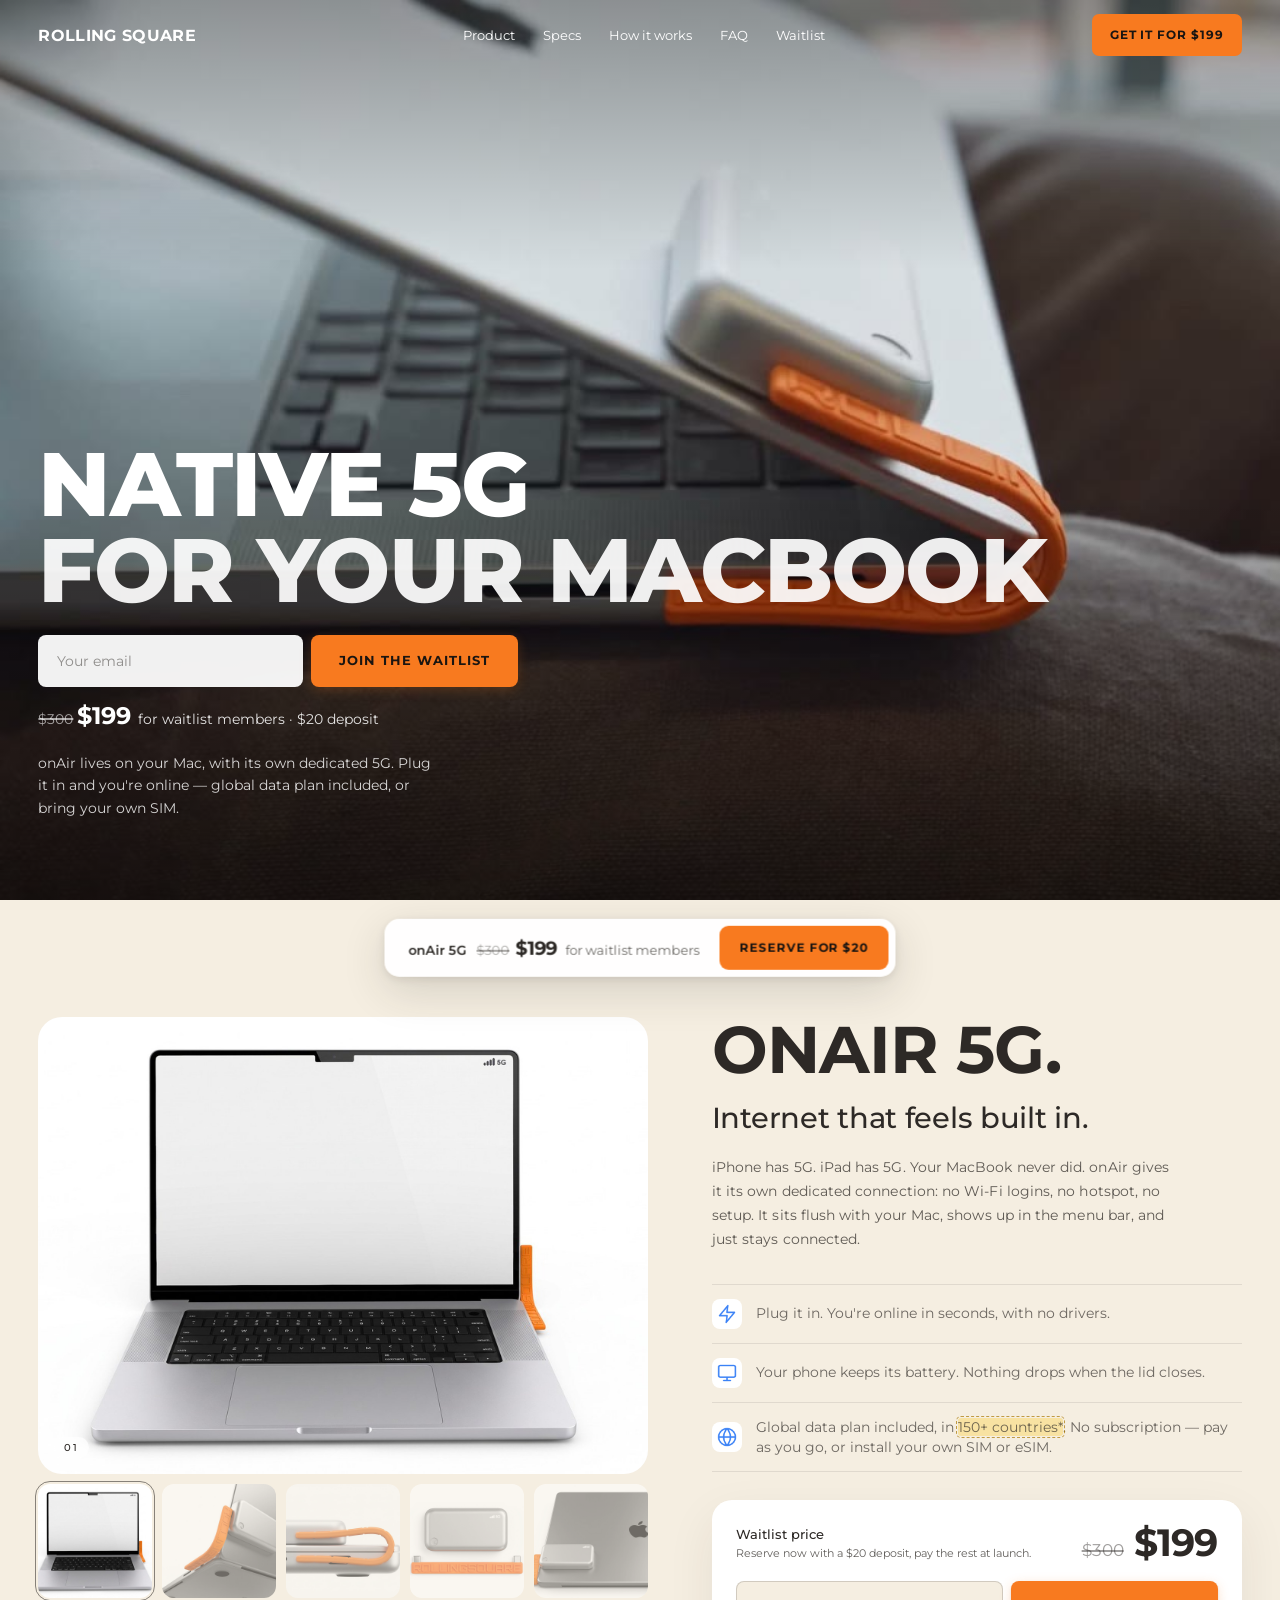
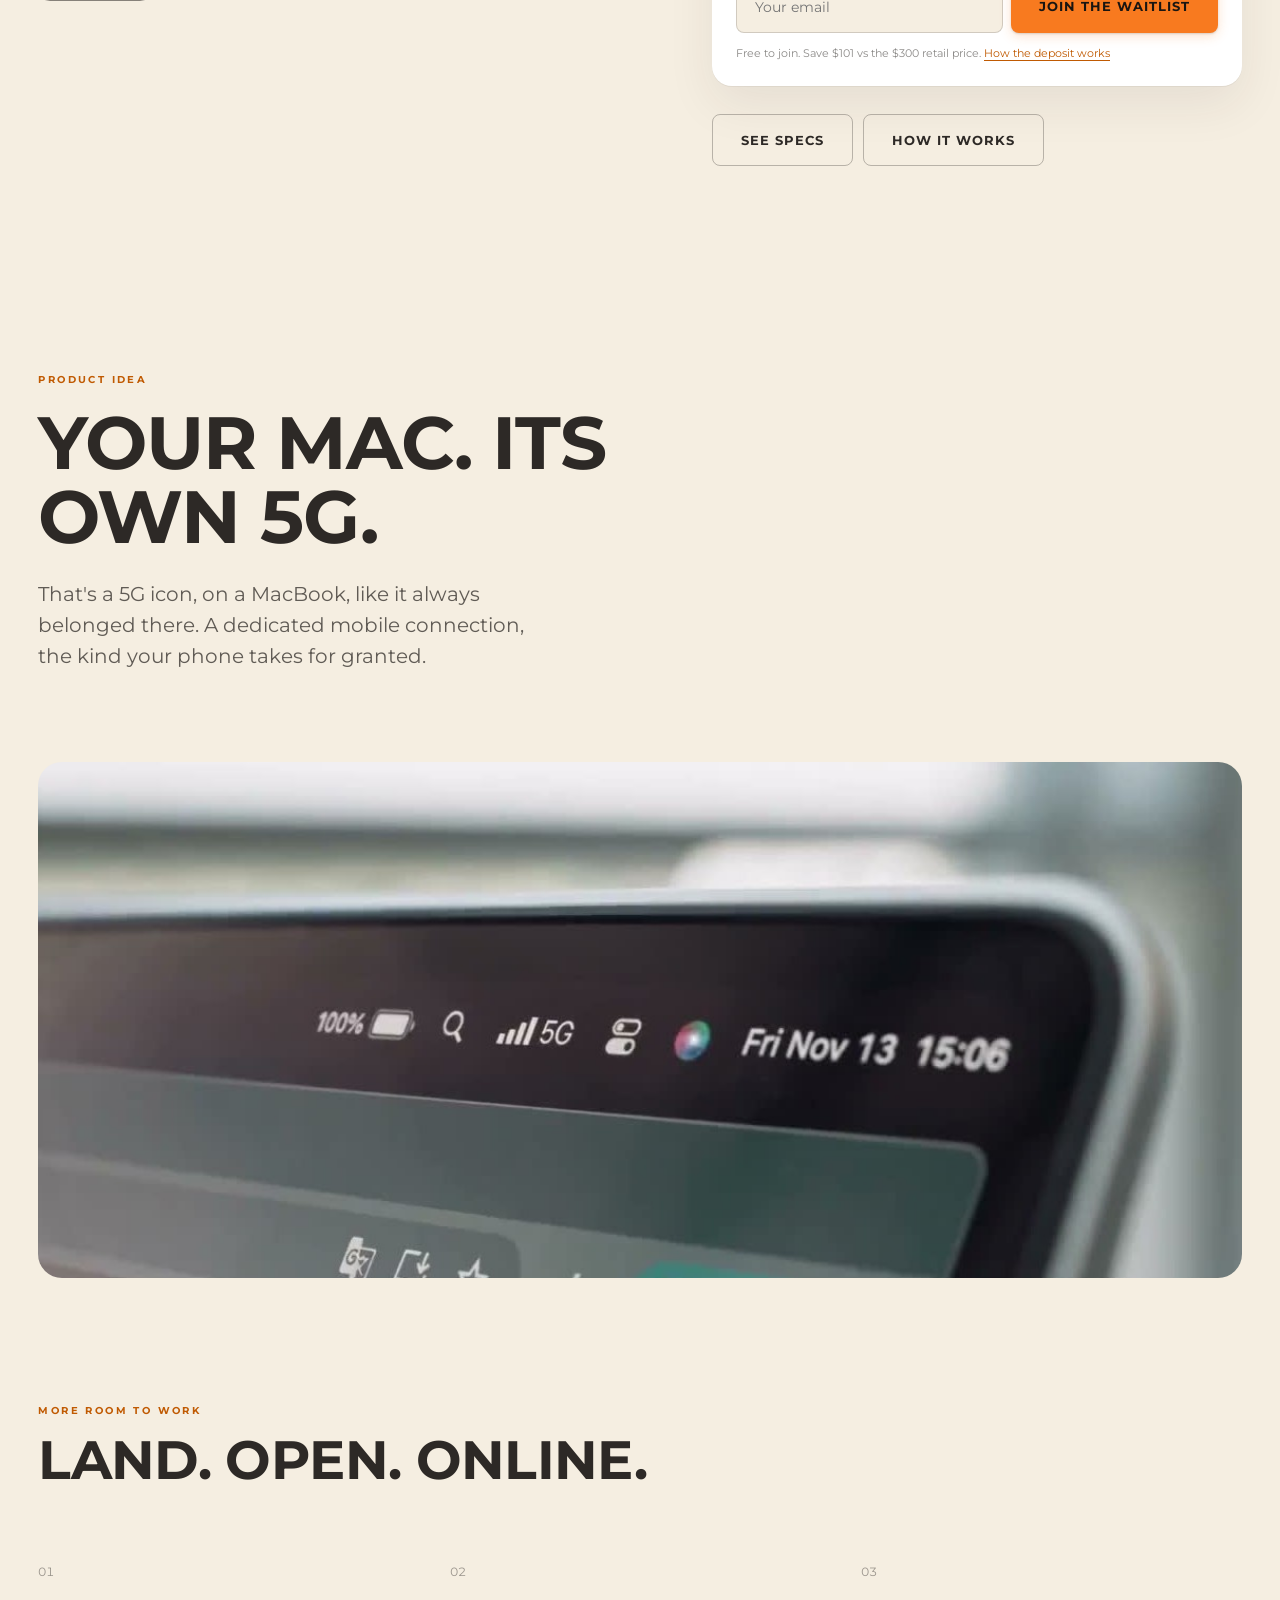
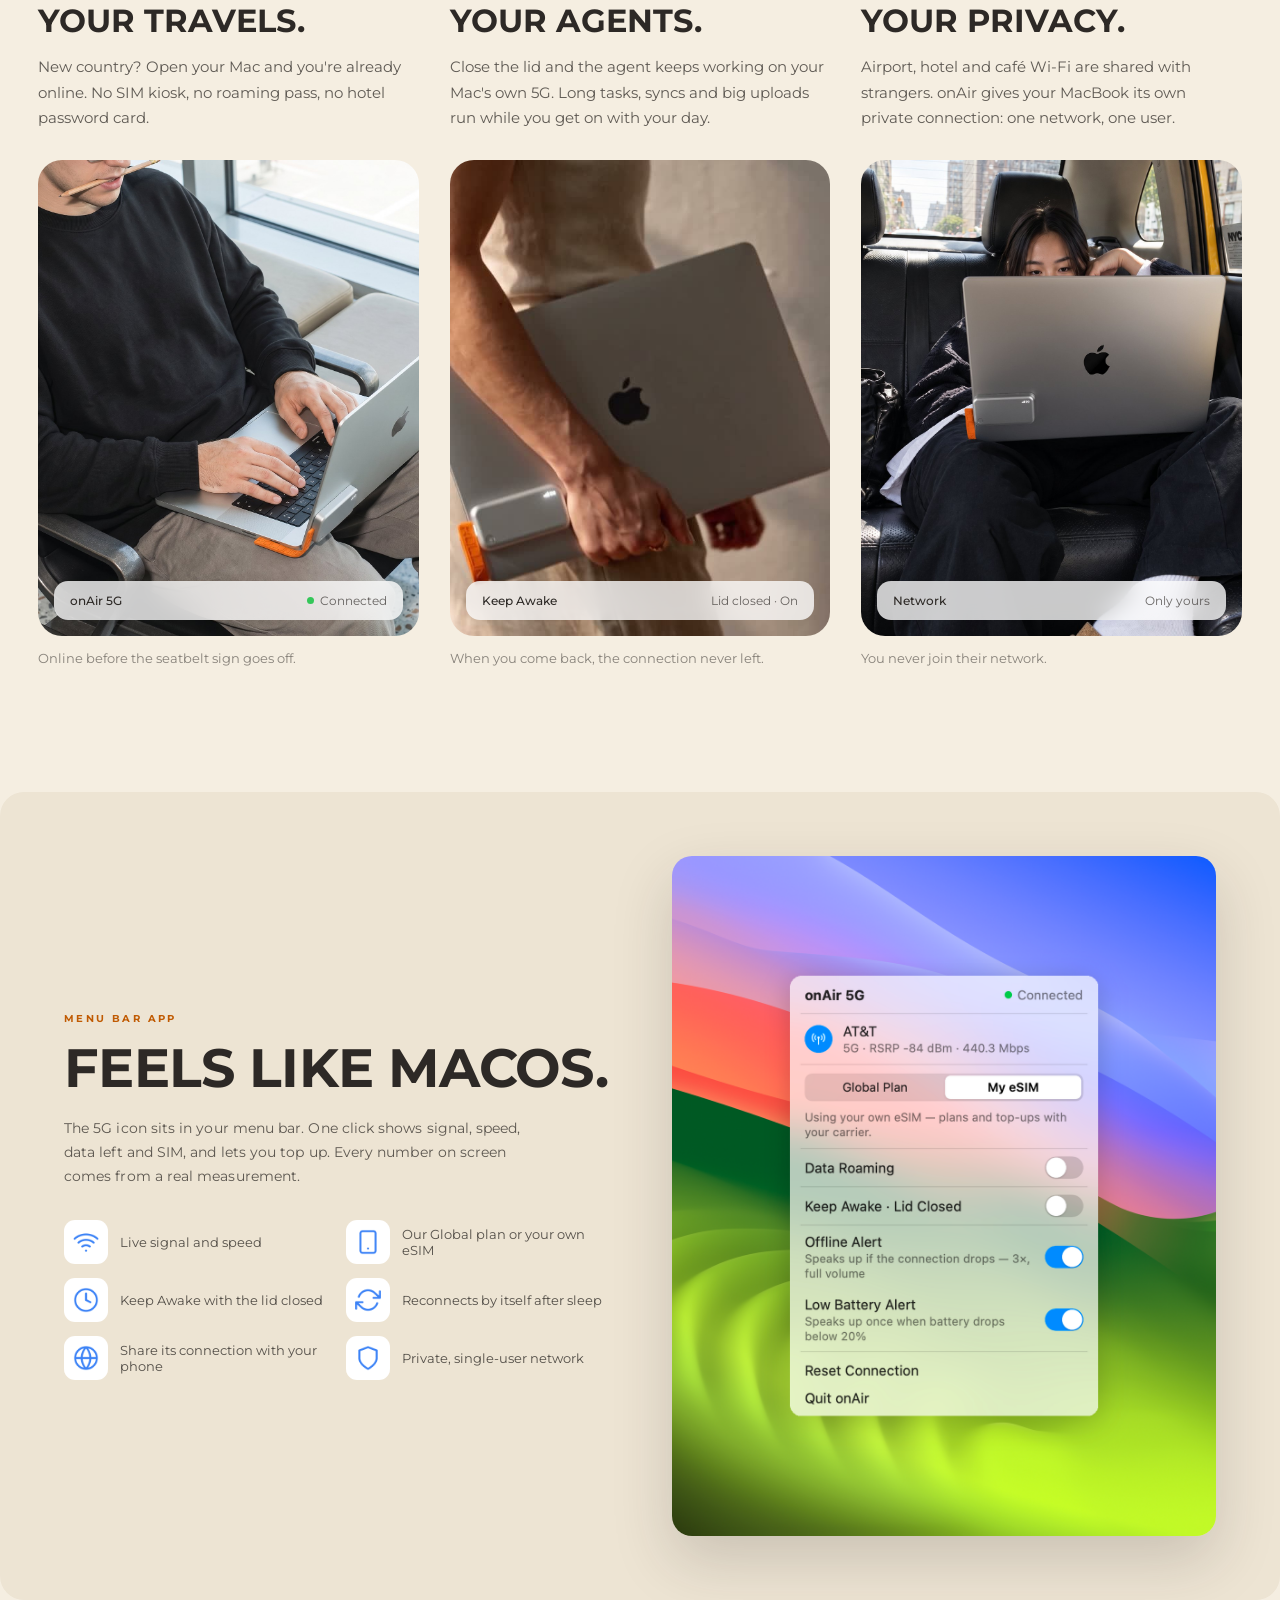
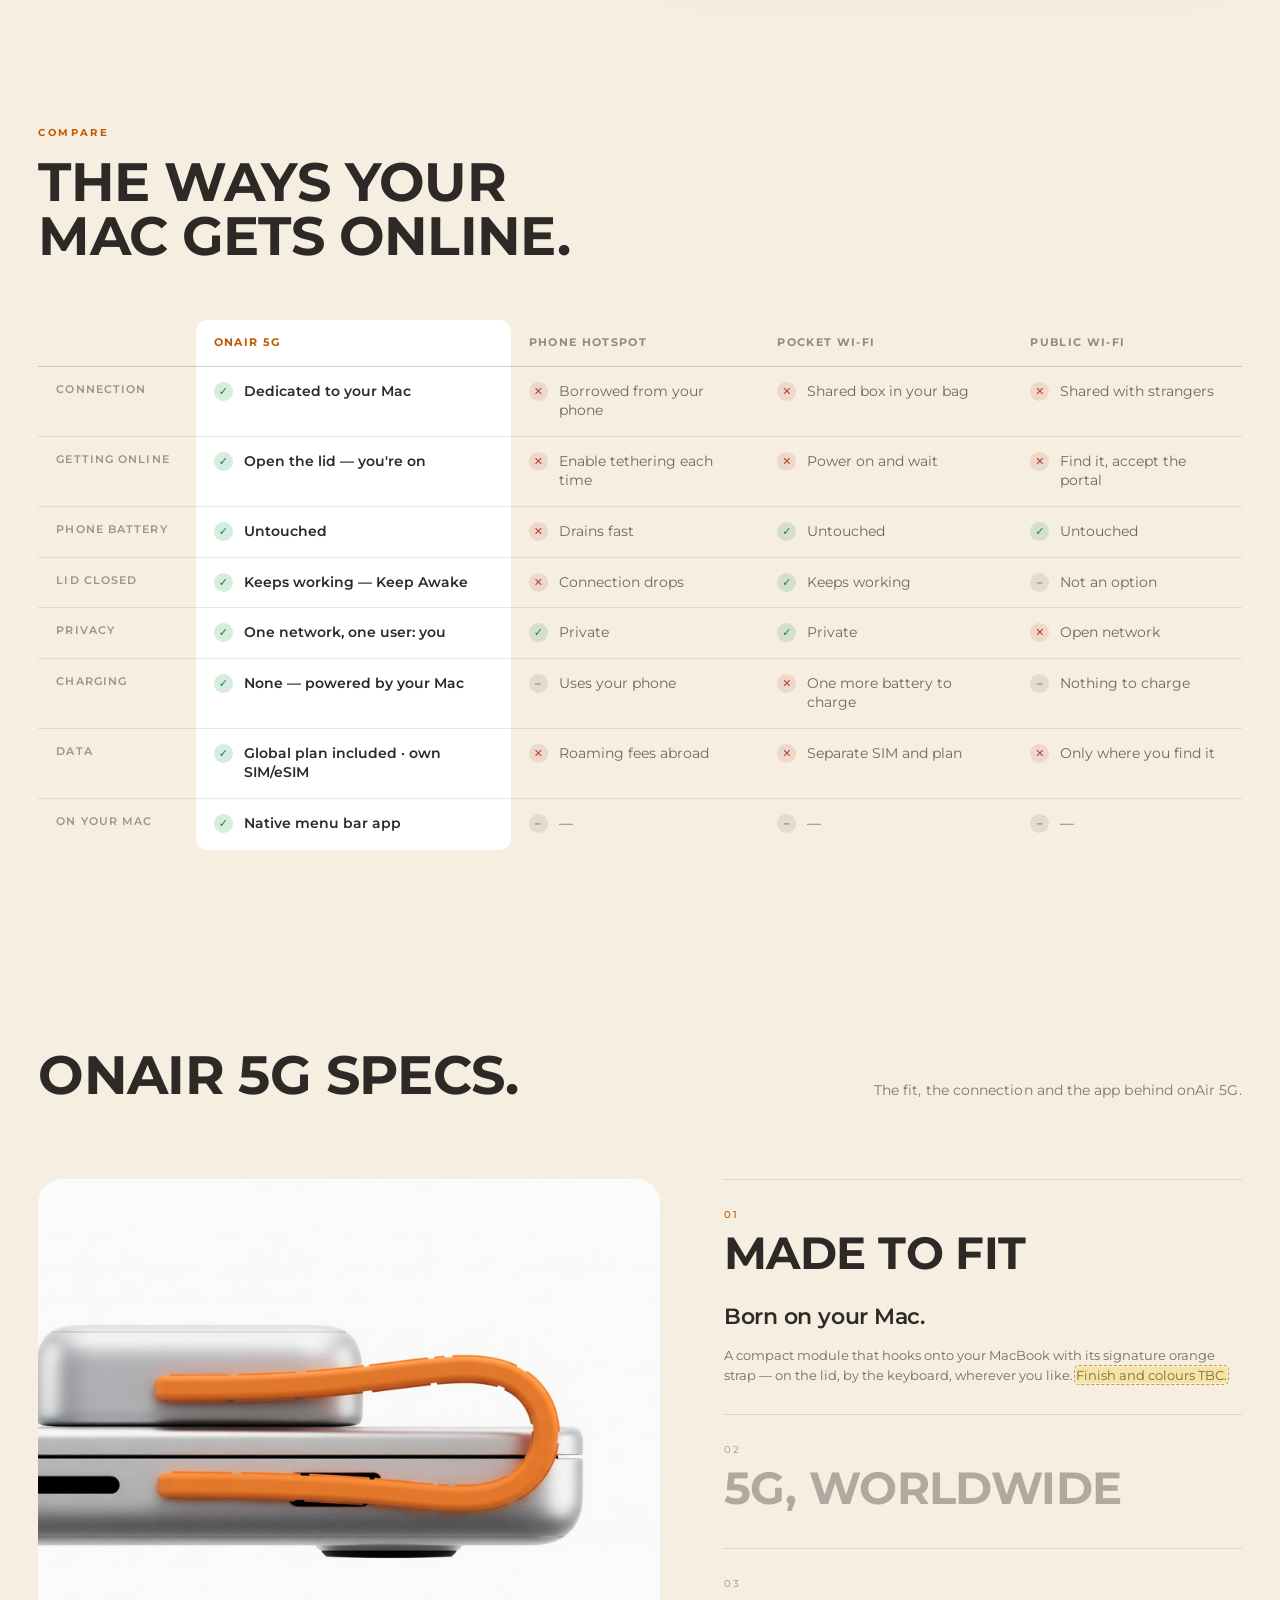
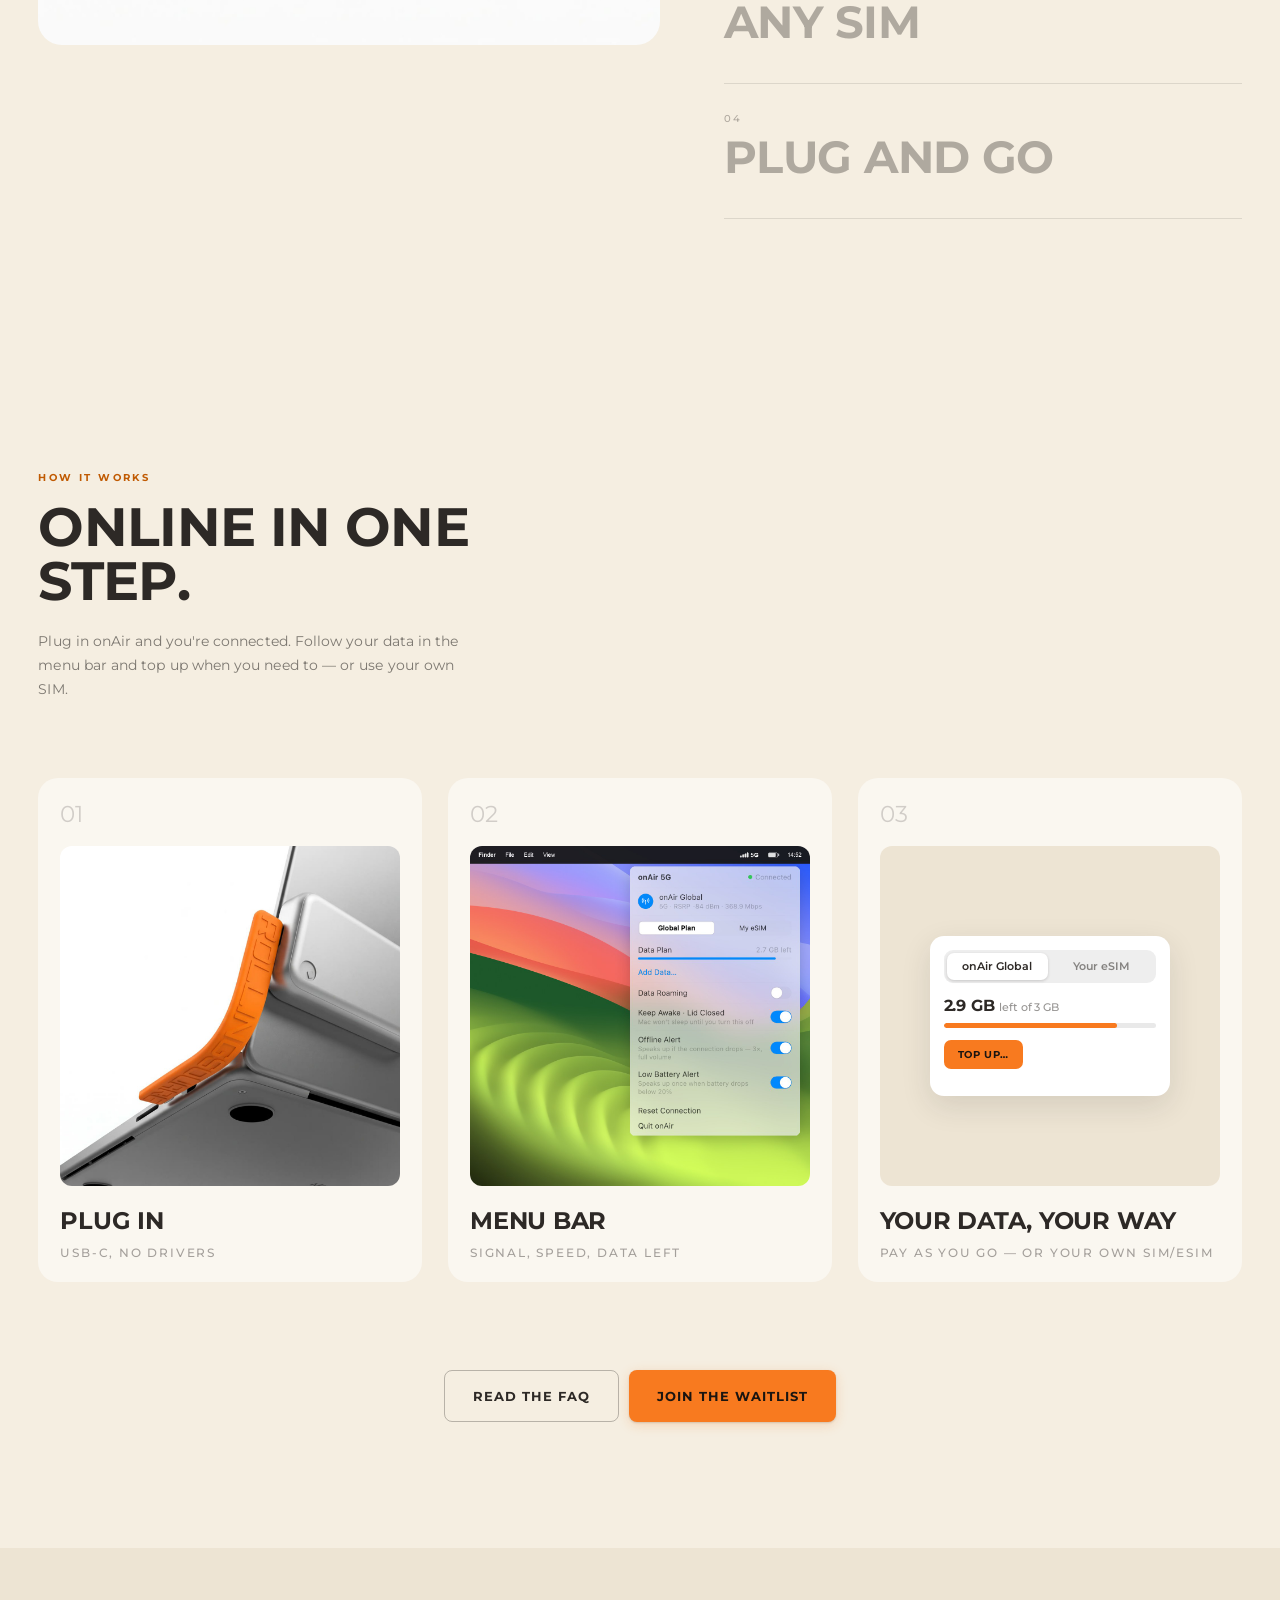
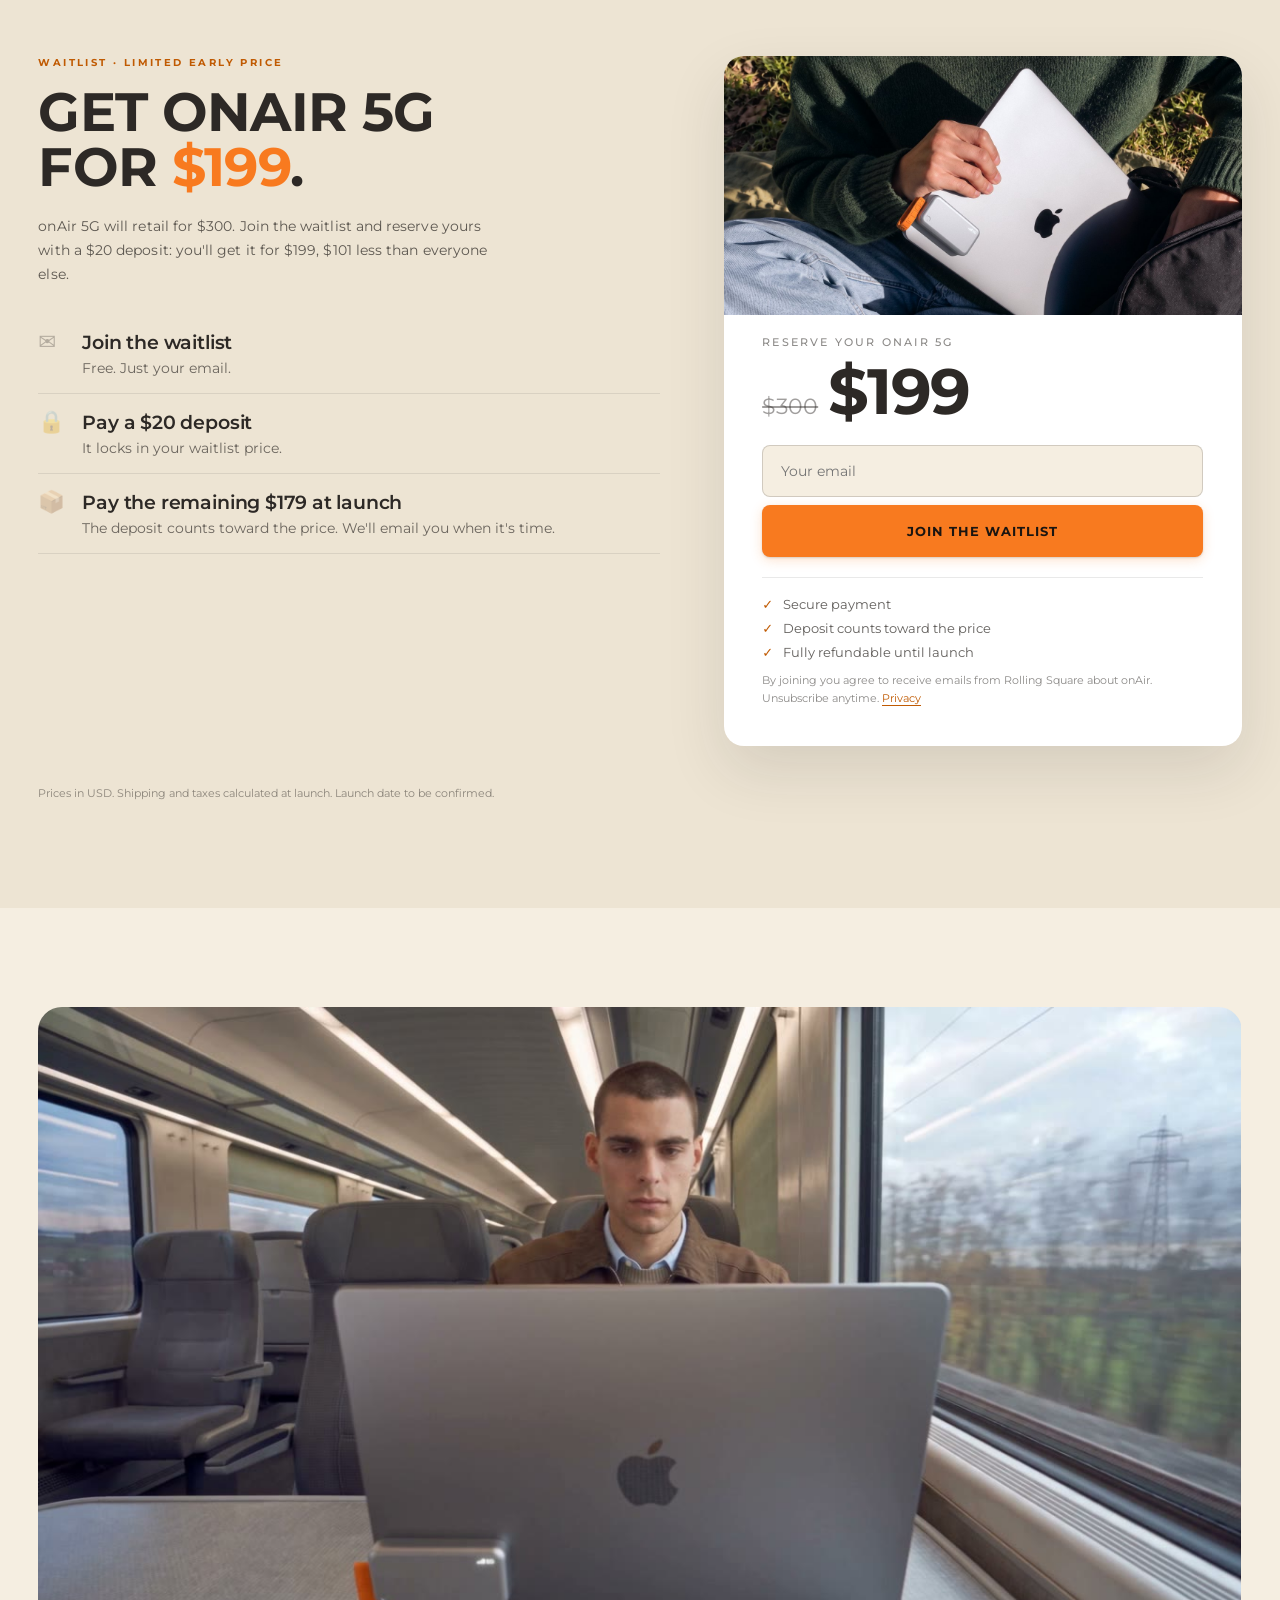
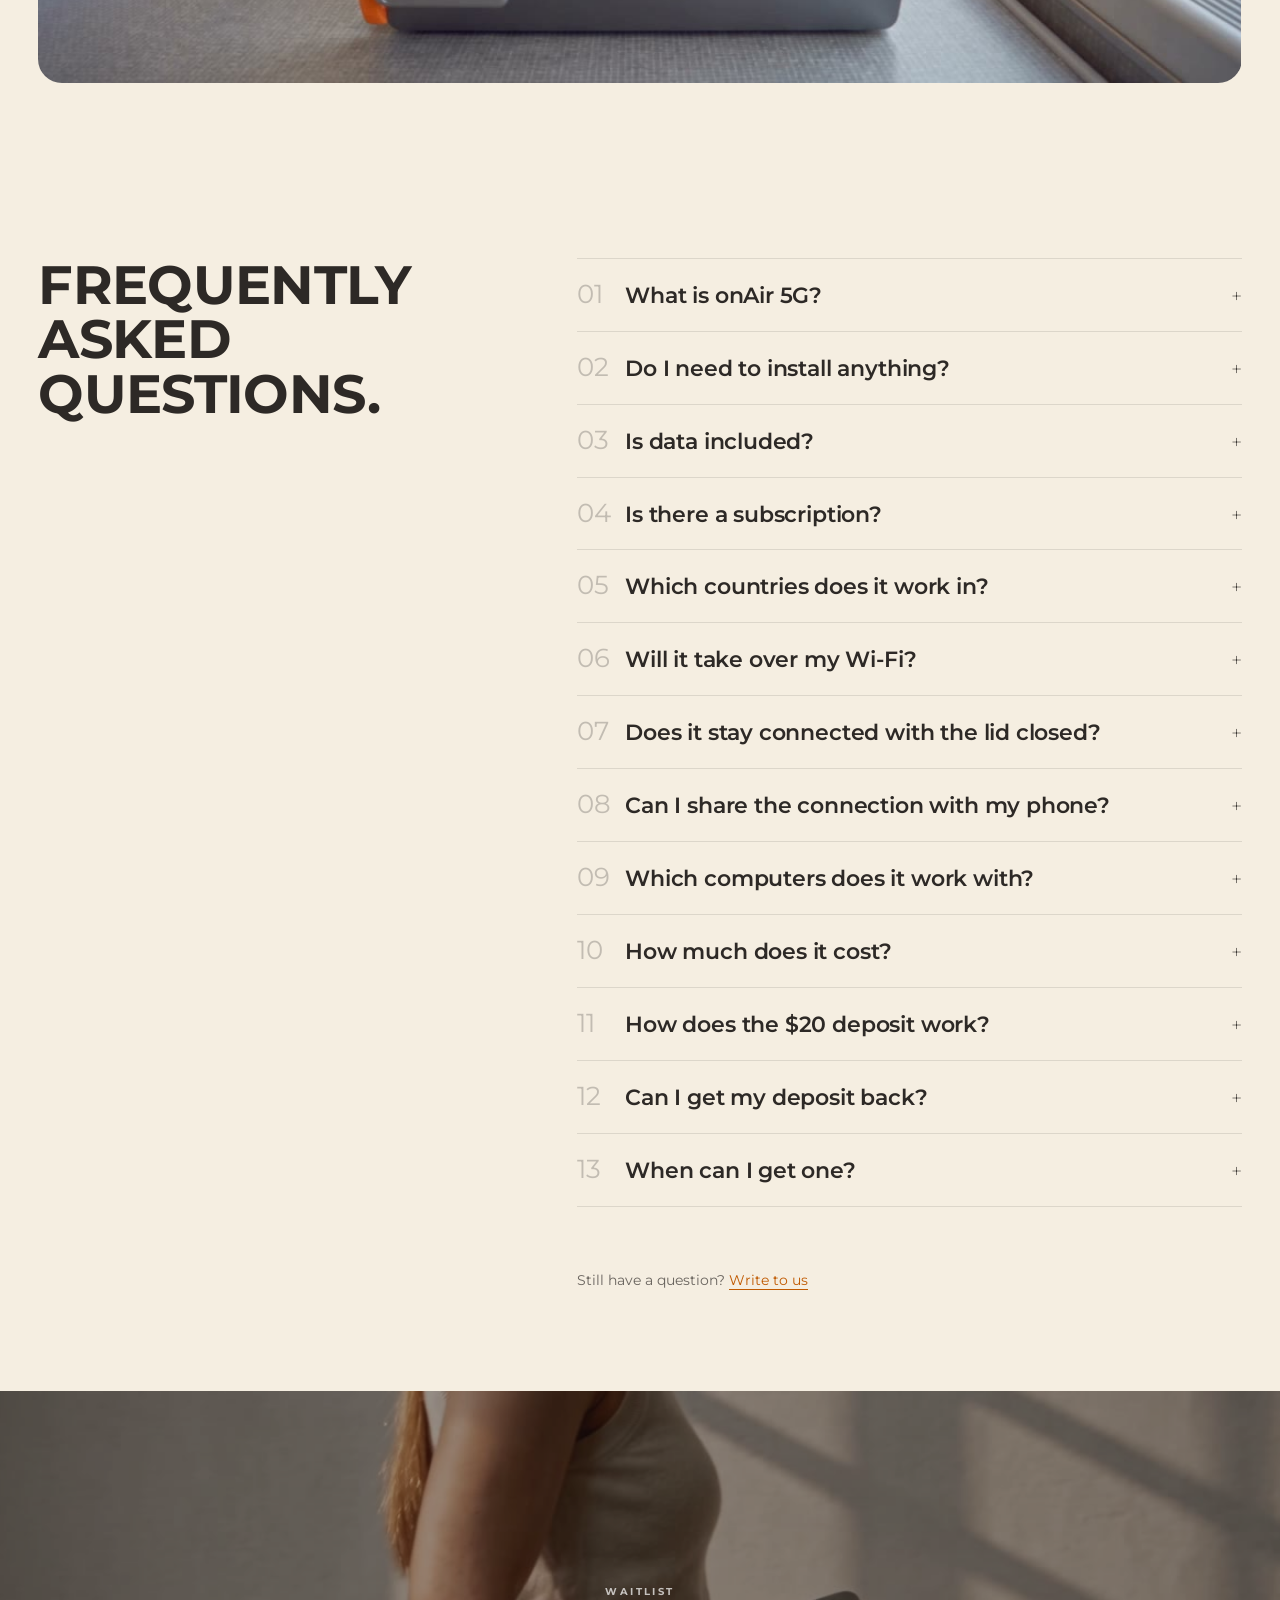
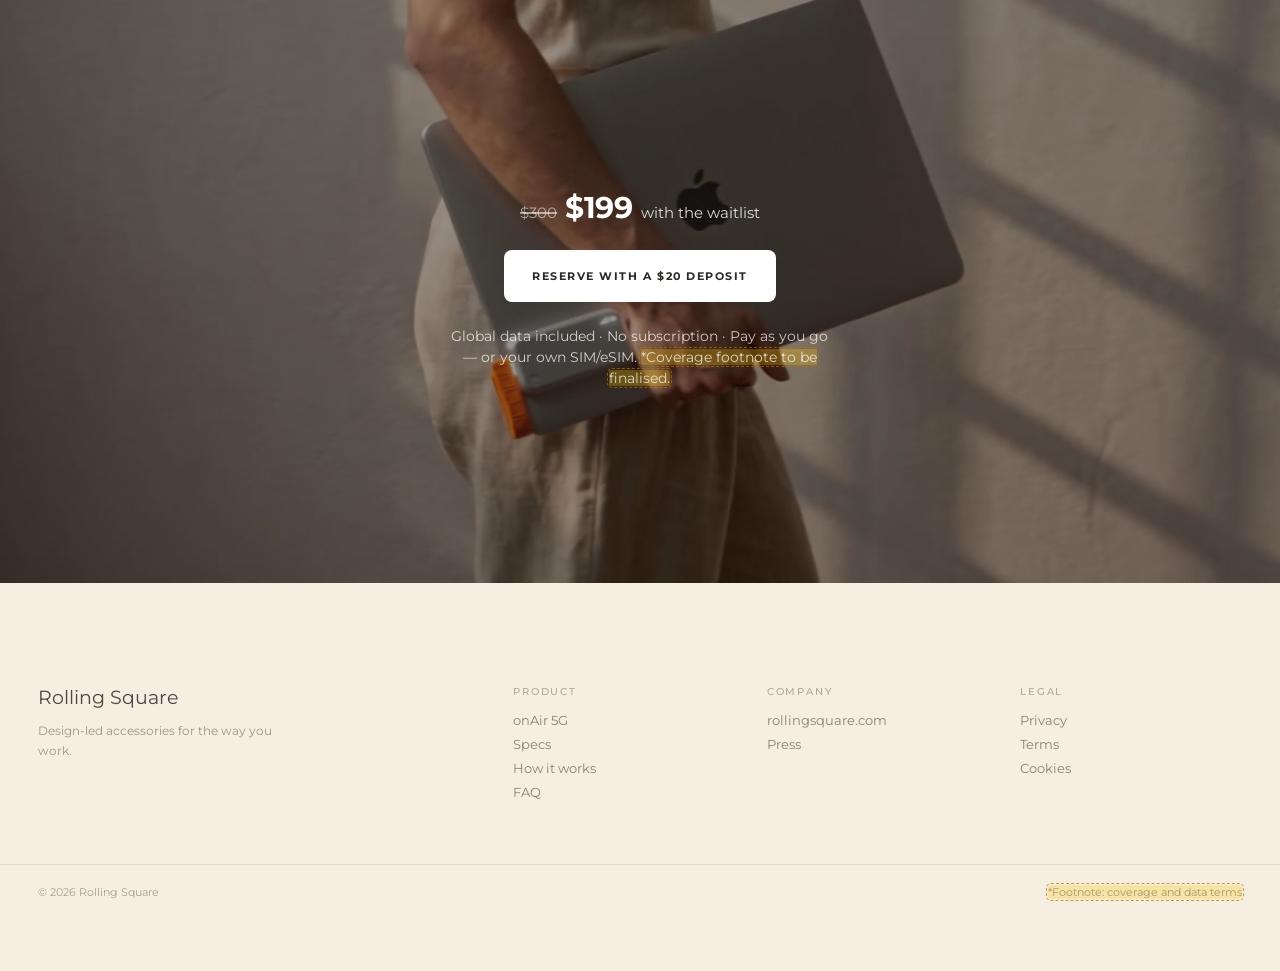
==== commit 8f36b5f4: "Wire live Stripe deposit payment link Co-Authored-By: Claude Fable 5 <noreply@anthropic.com>" ====
--- a/index.html
+++ b/index.html
@@ -9,7 +9,7 @@
   <link rel="preconnect" href="https://fonts.googleapis.com">
   <link rel="preconnect" href="https://fonts.gstatic.com" crossorigin>
   <link rel="stylesheet" href="https://fonts.googleapis.com/css2?family=Montserrat:wght@400;500;600;700;800&display=swap">
-  <link rel="stylesheet" href="styles.css?v=20261117p">
+  <link rel="stylesheet" href="styles.css?v=20261117q">
 </head>
 <body>
 
@@ -545,6 +545,6 @@
   <a class="pill pill-cyan" href="#waitlist" tabindex="-1">Reserve for $20</a>
 </div>
 
-<script src="main.js?v=20261117p"></script>
+<script src="main.js?v=20261117q"></script>
 </body>
 </html>
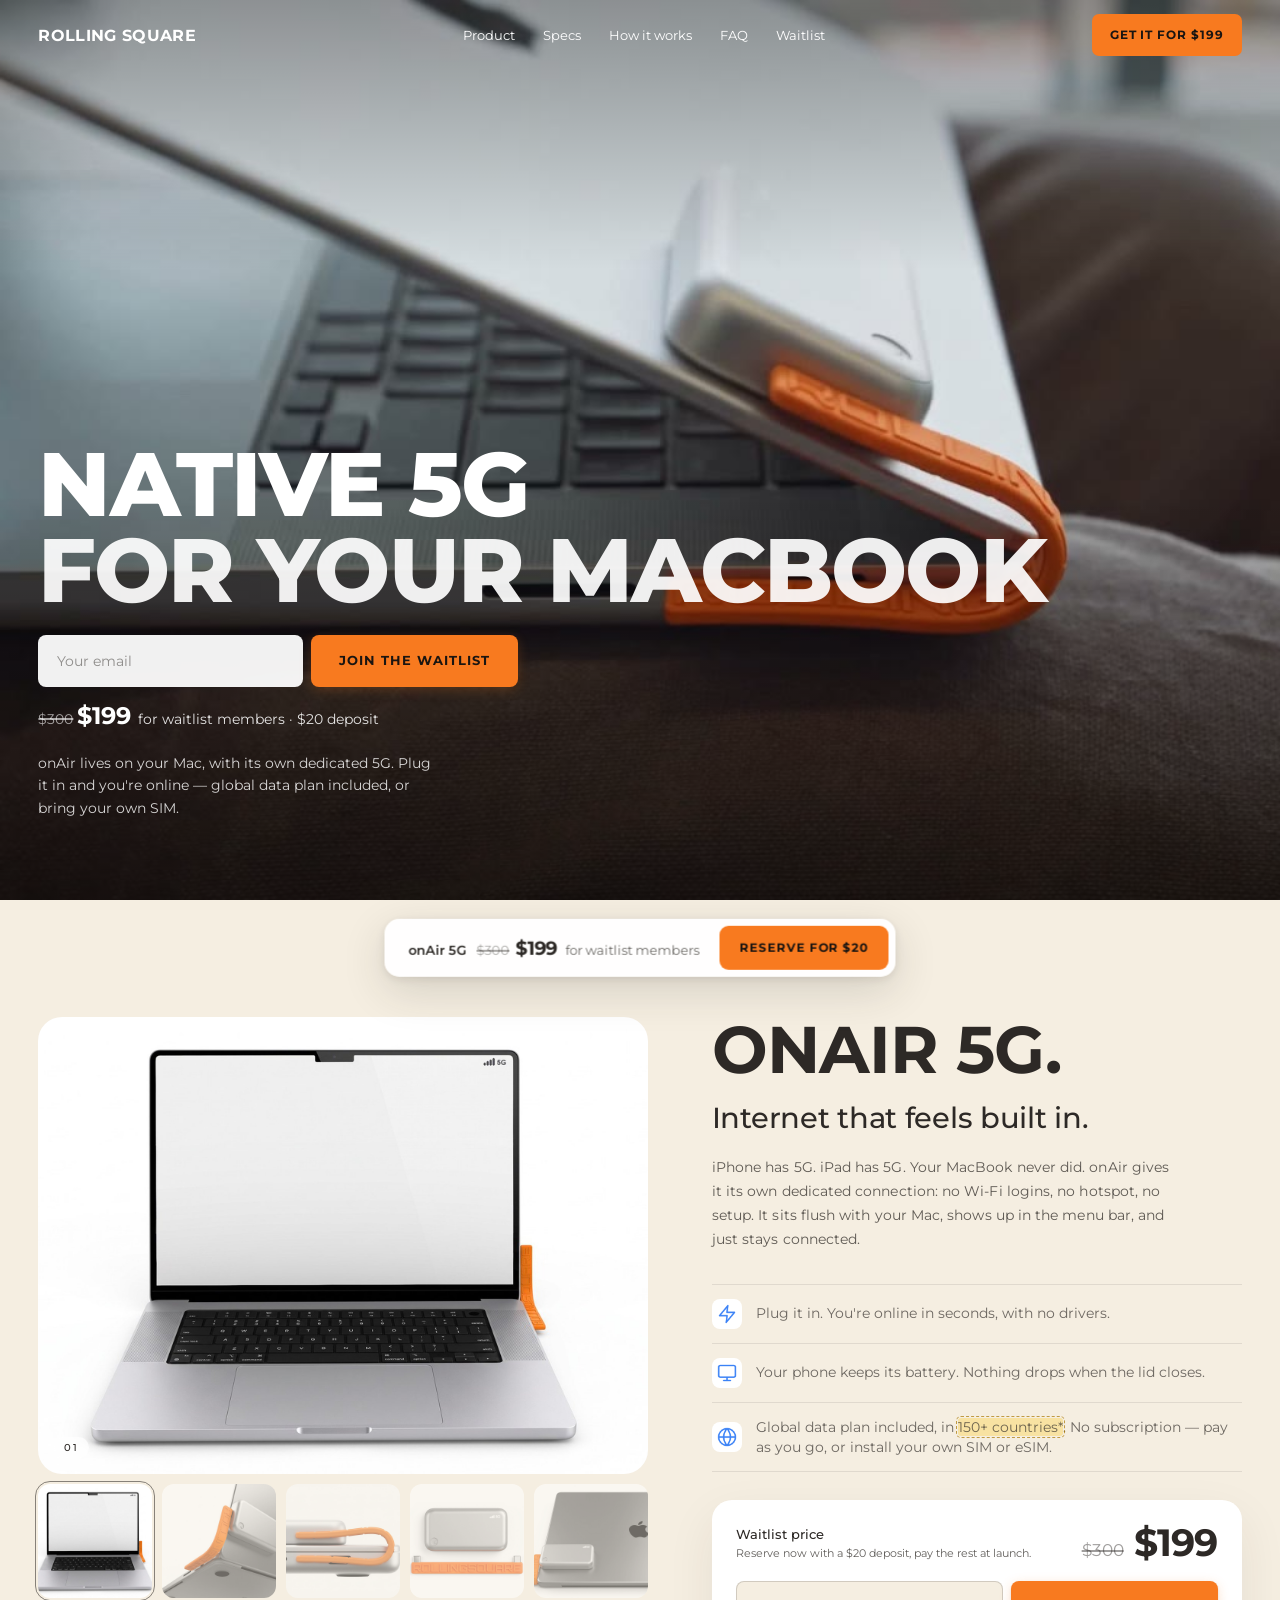
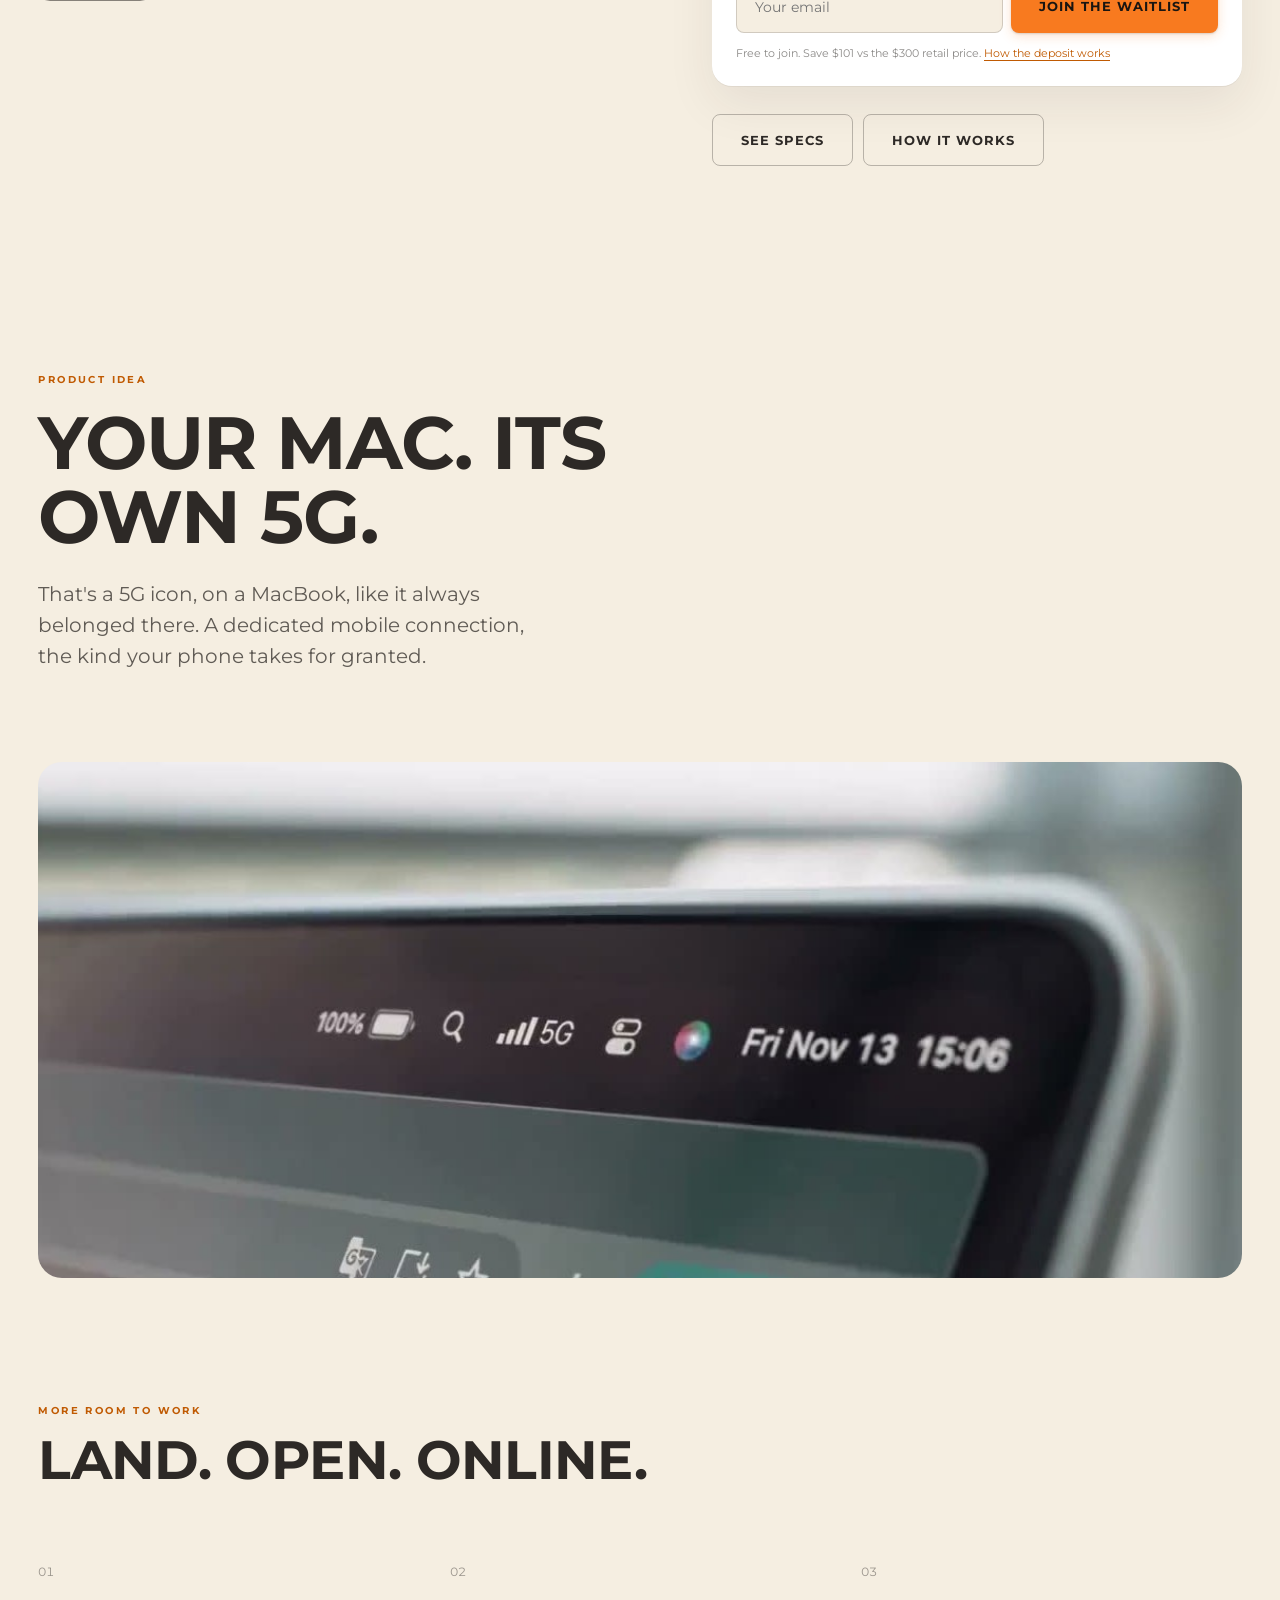
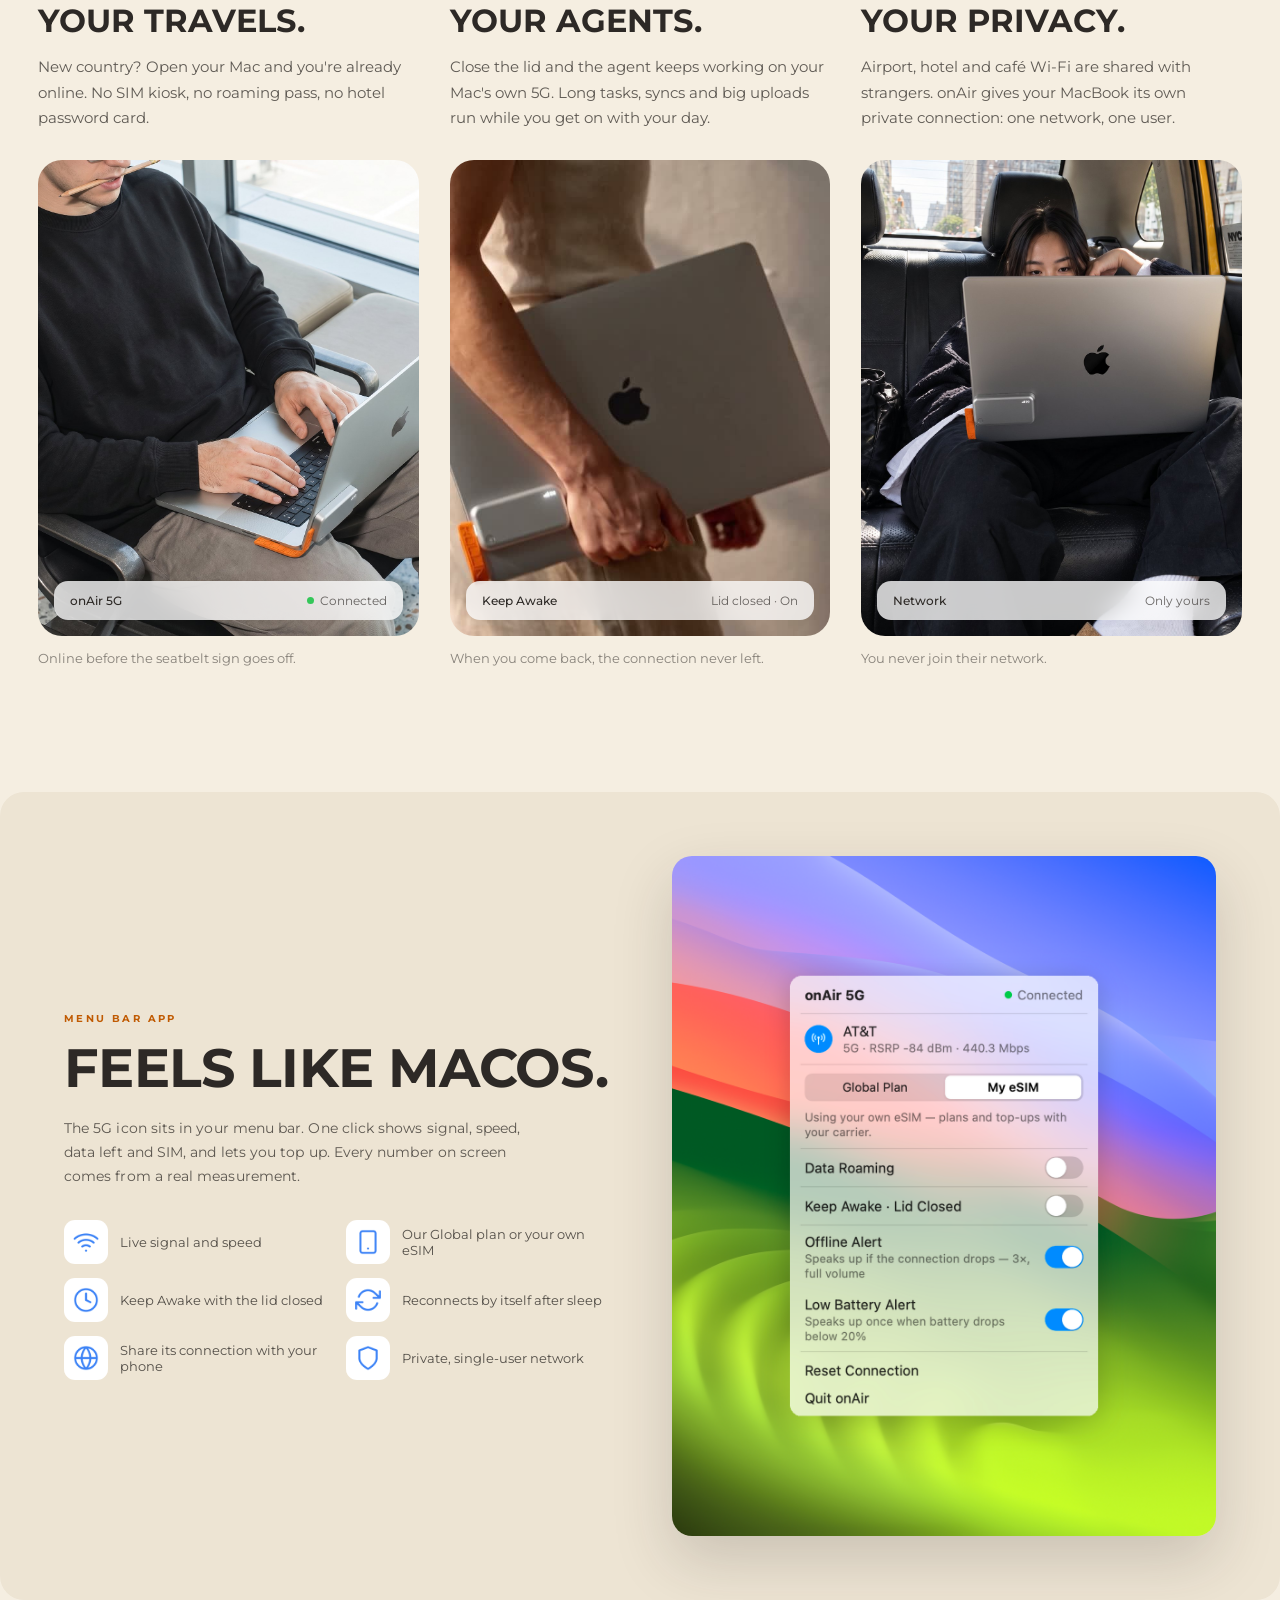
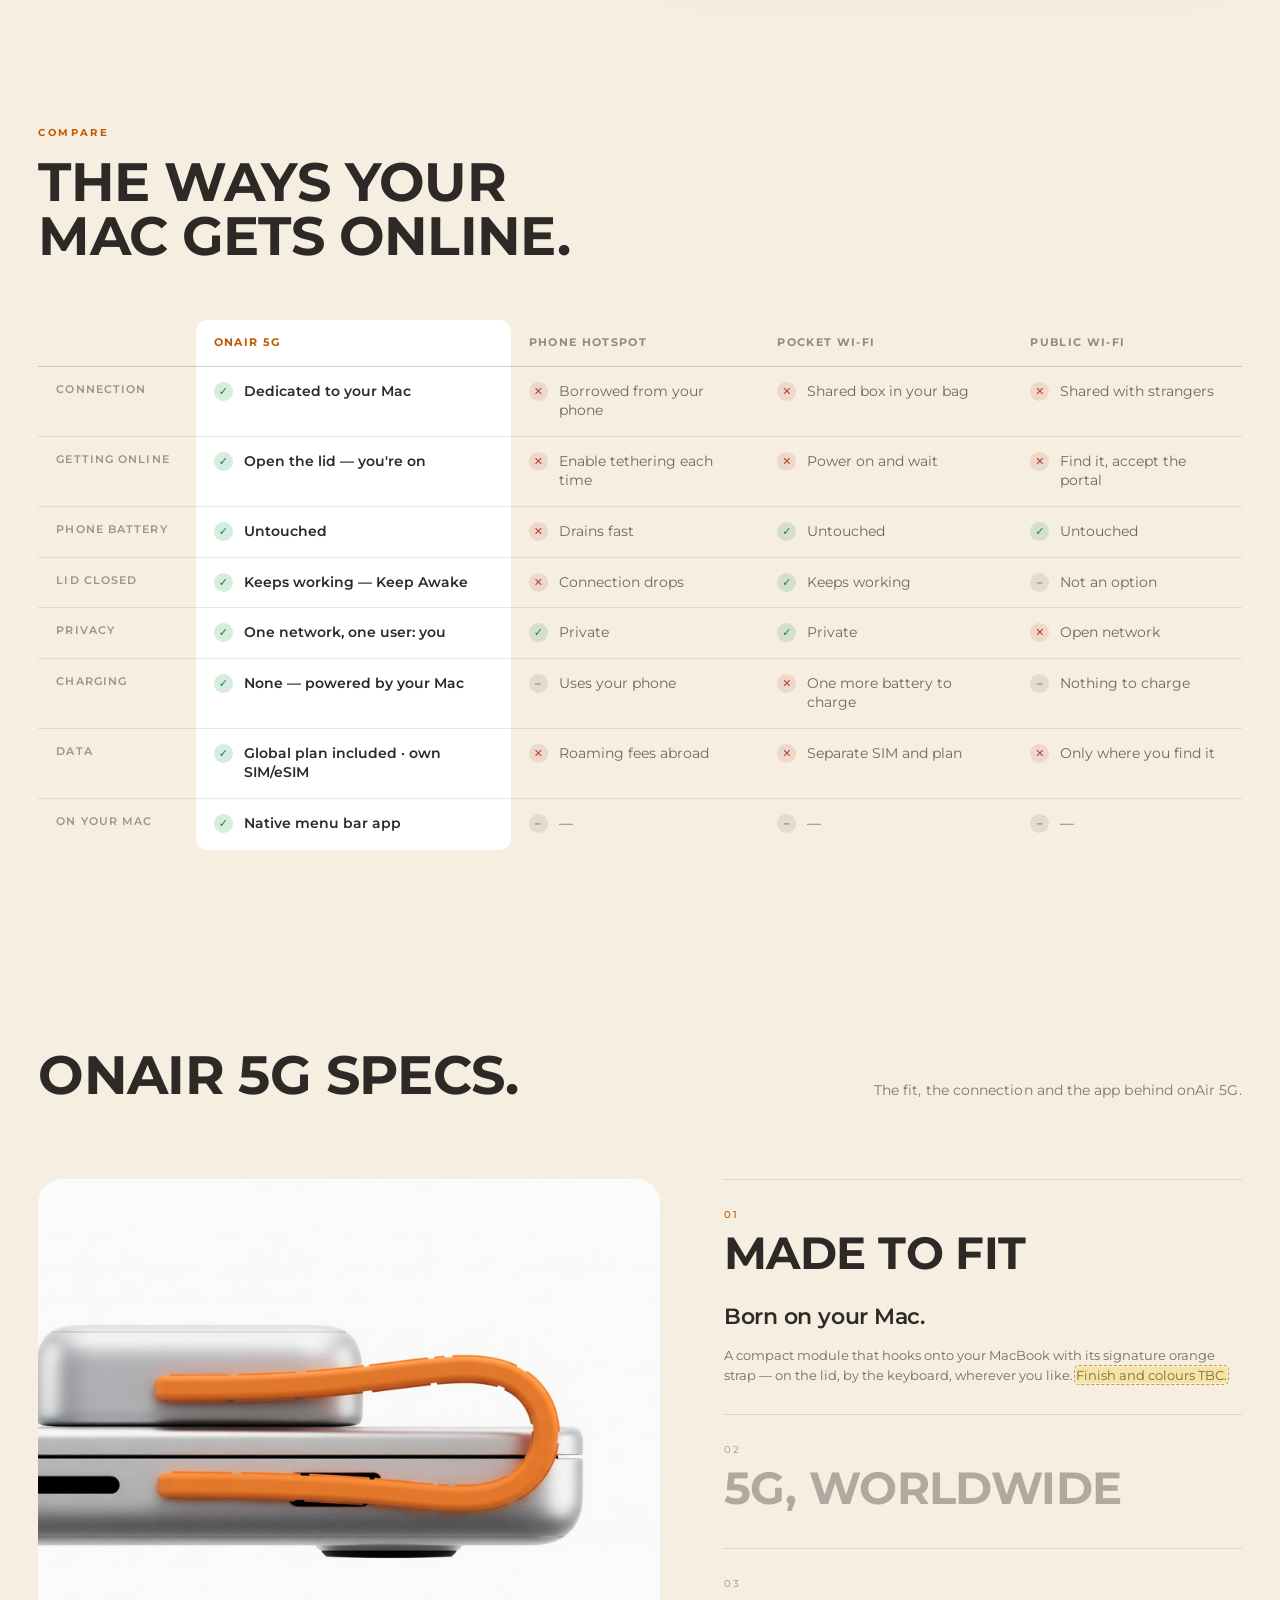
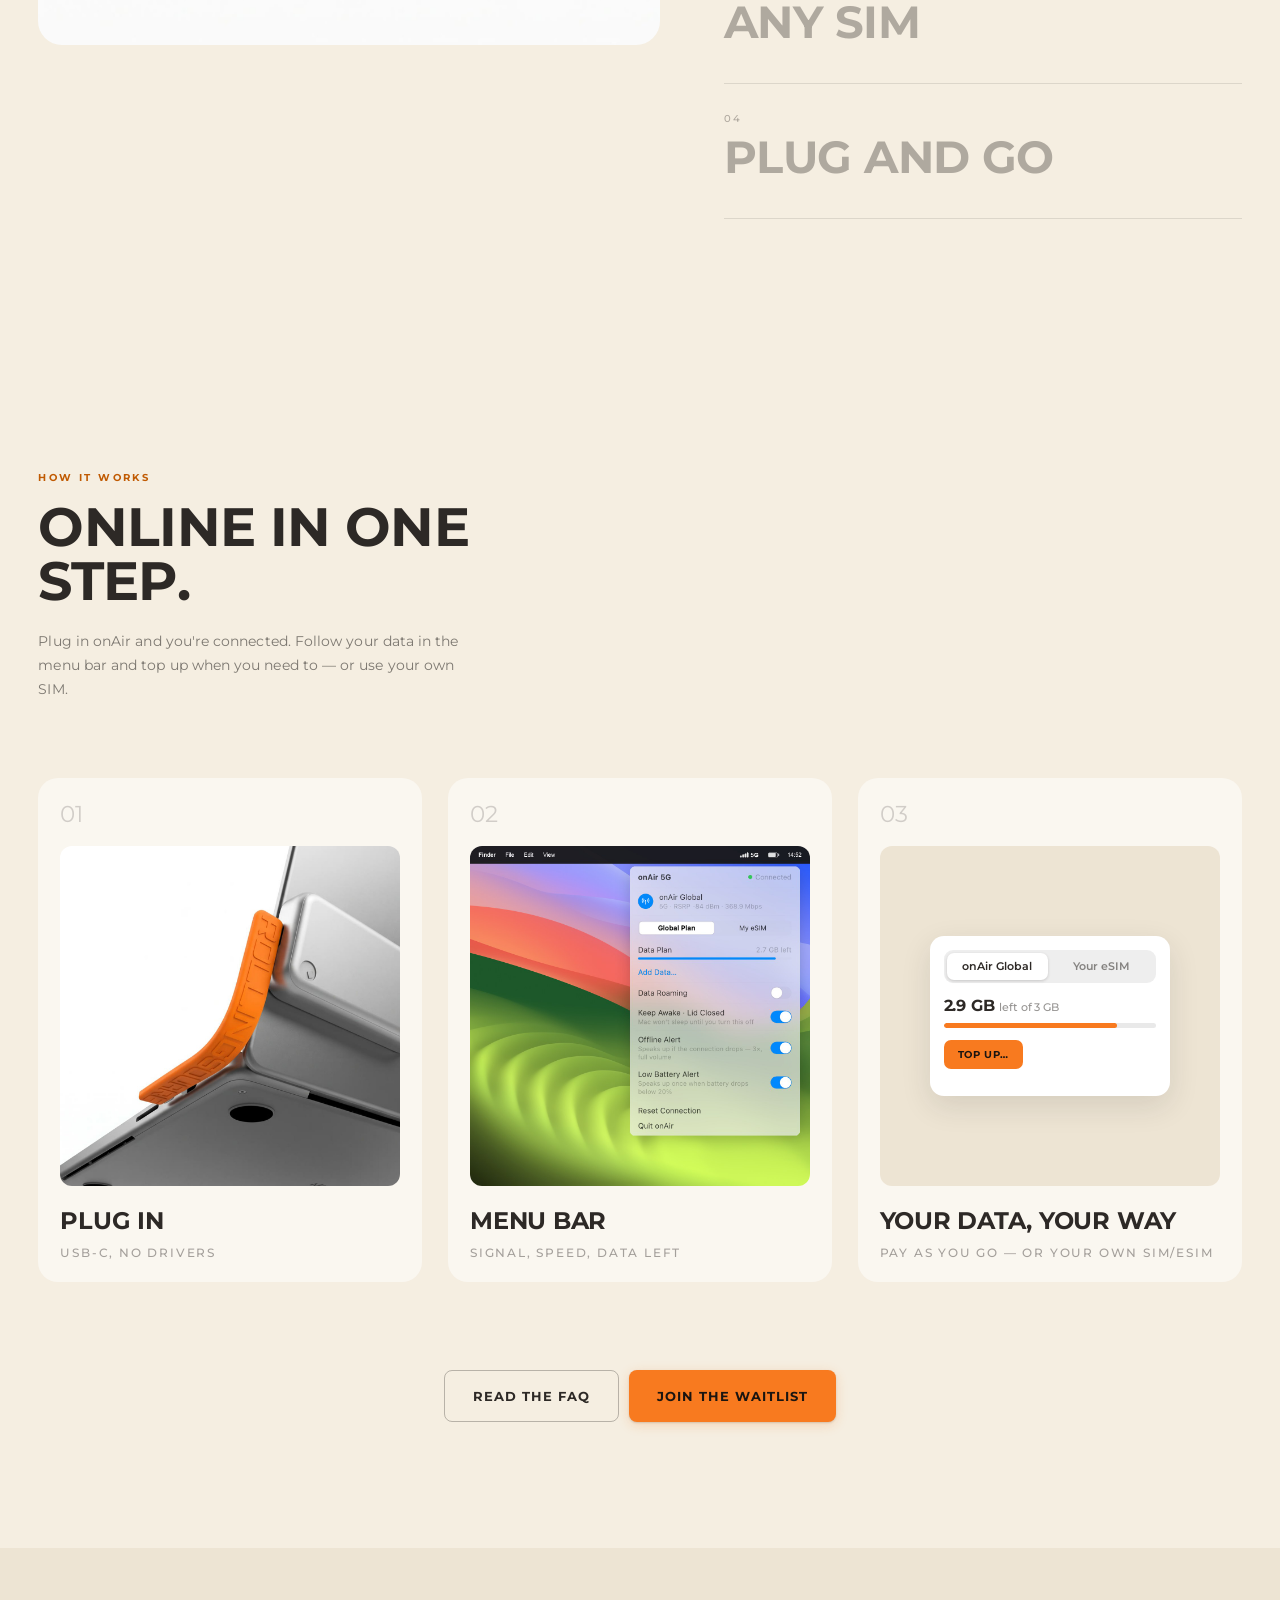
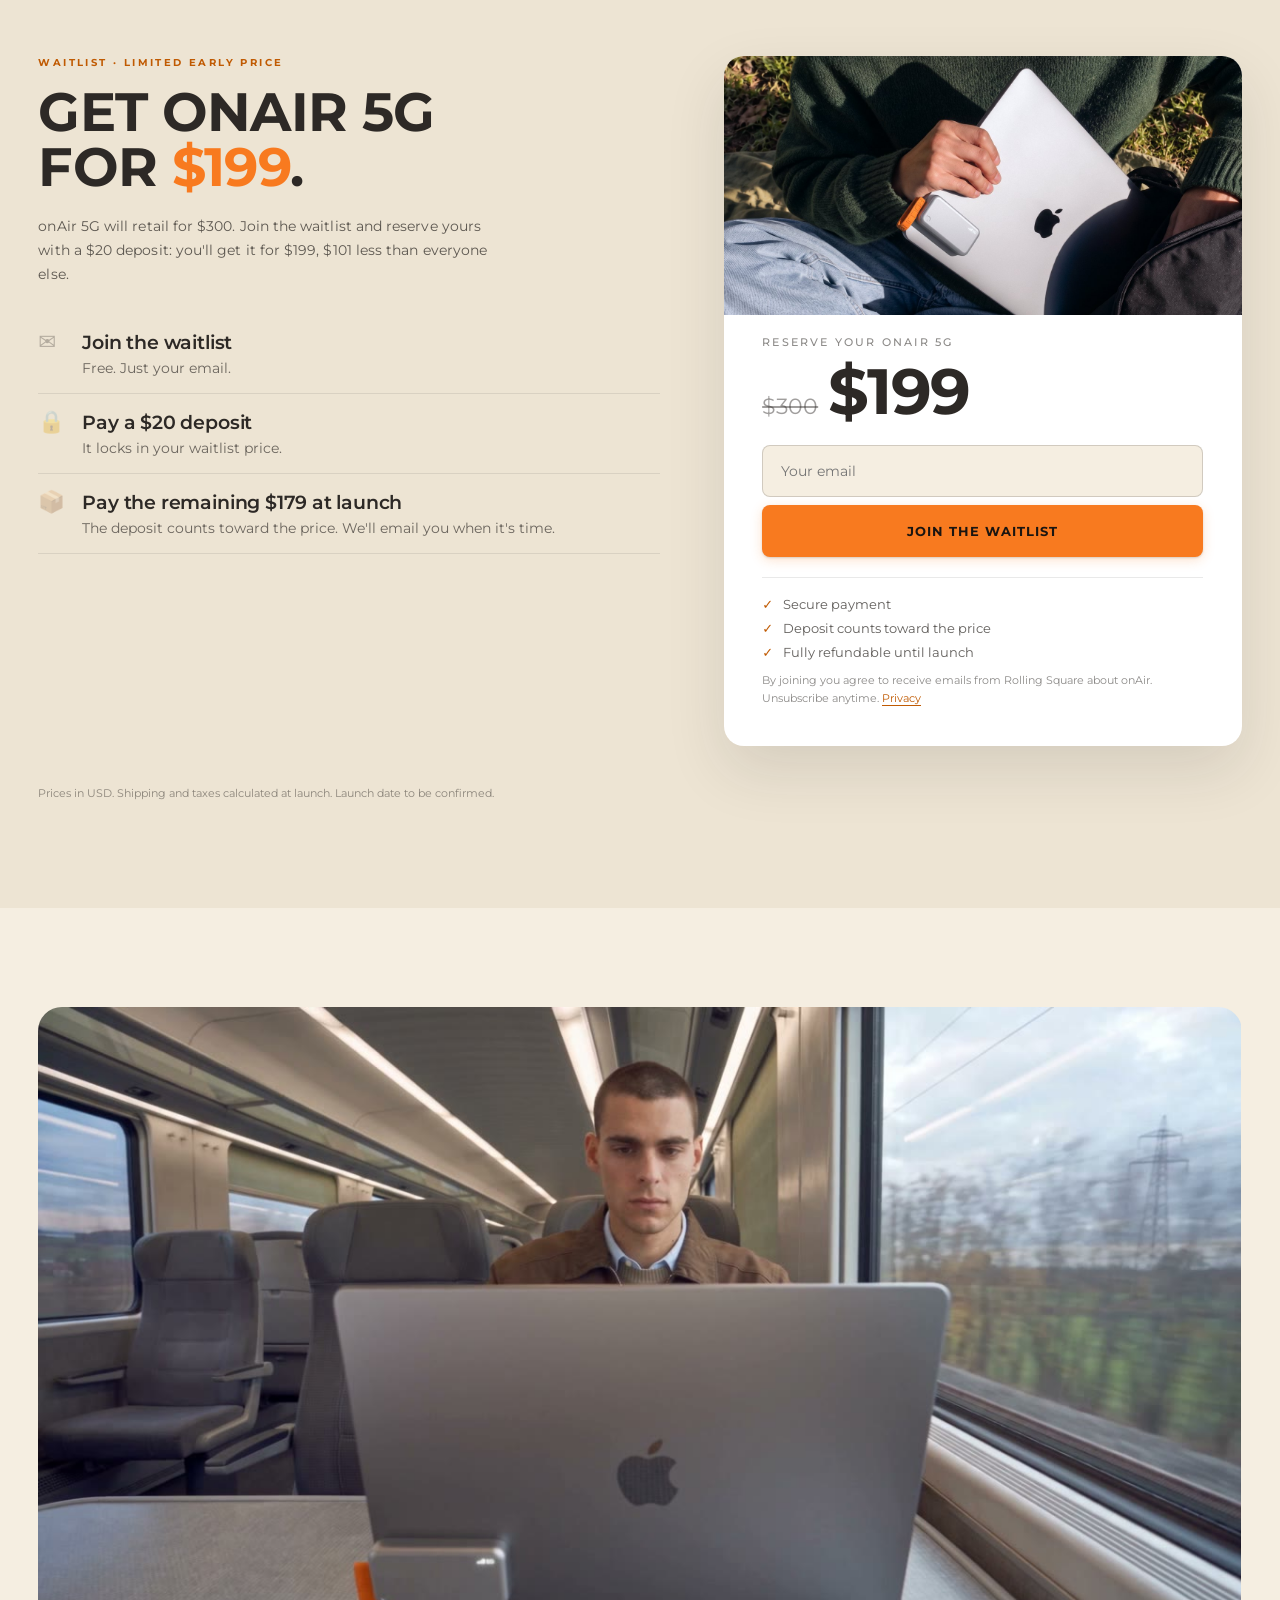
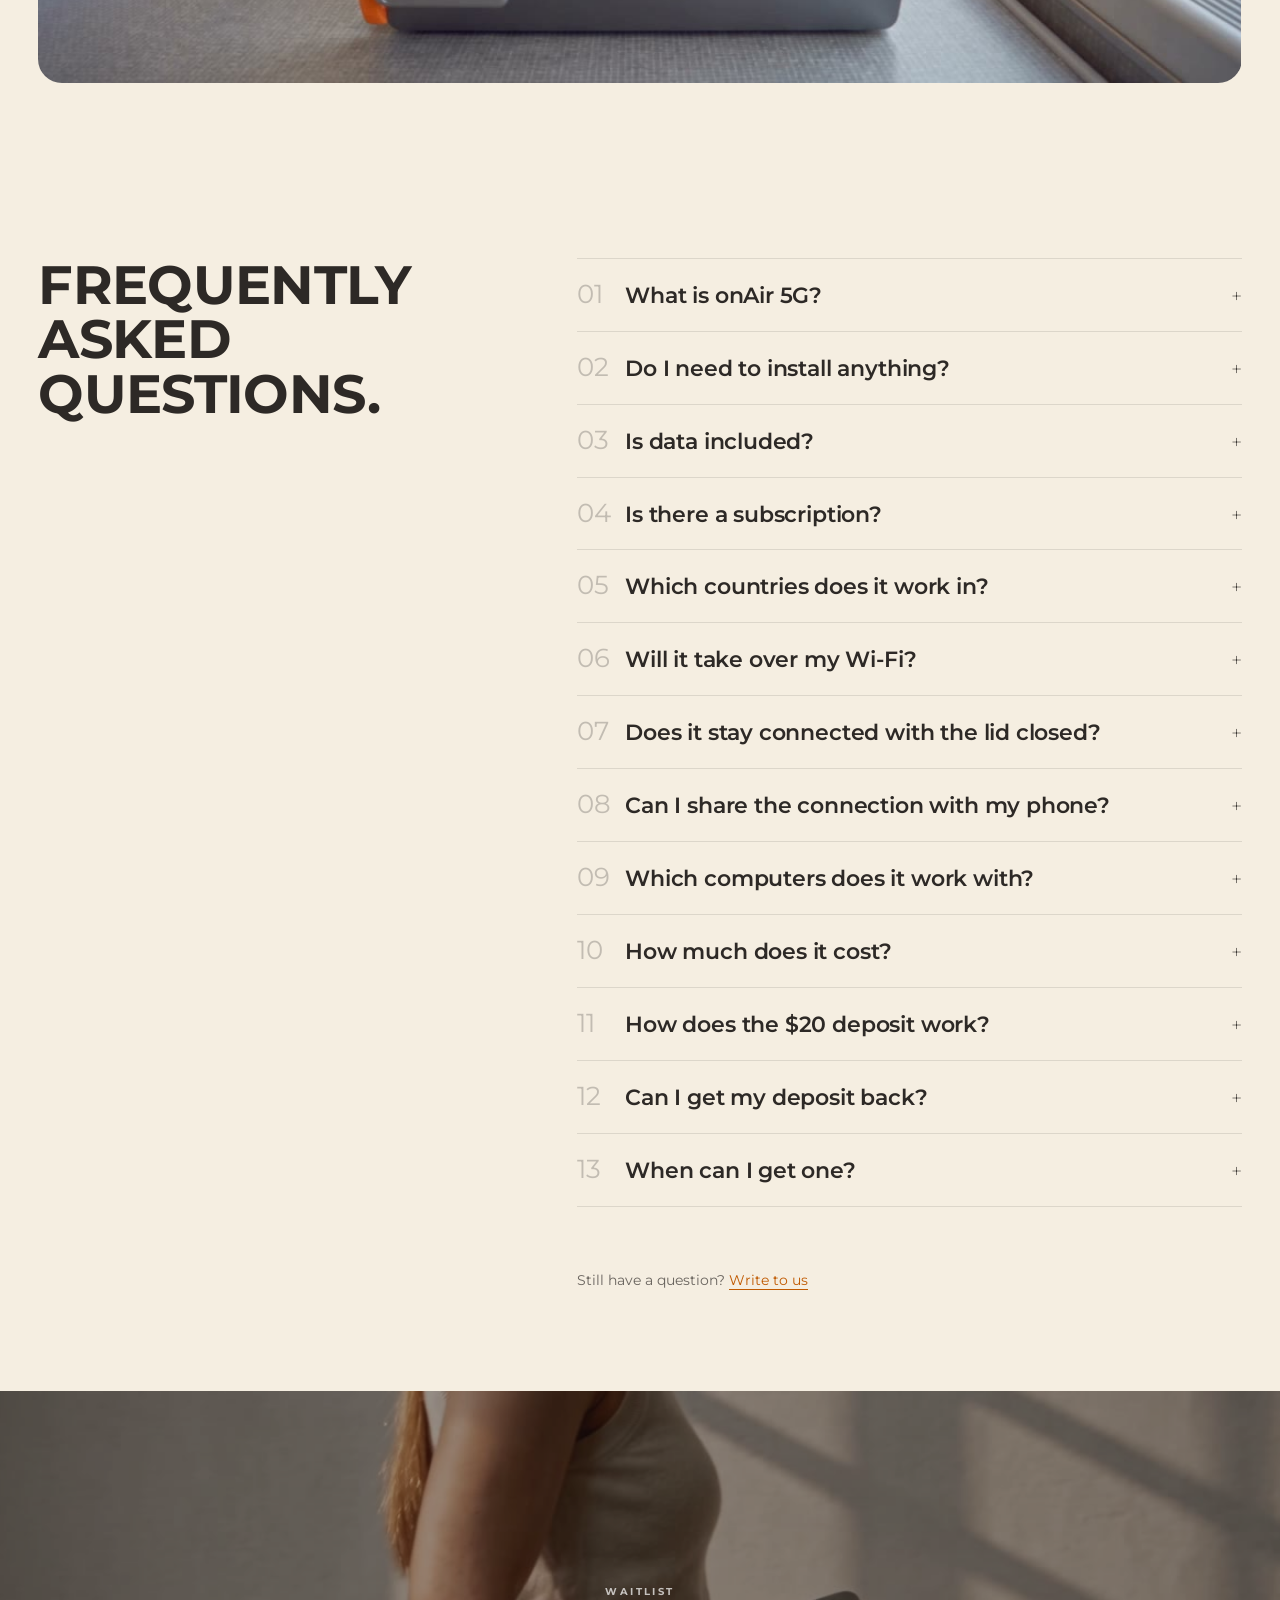
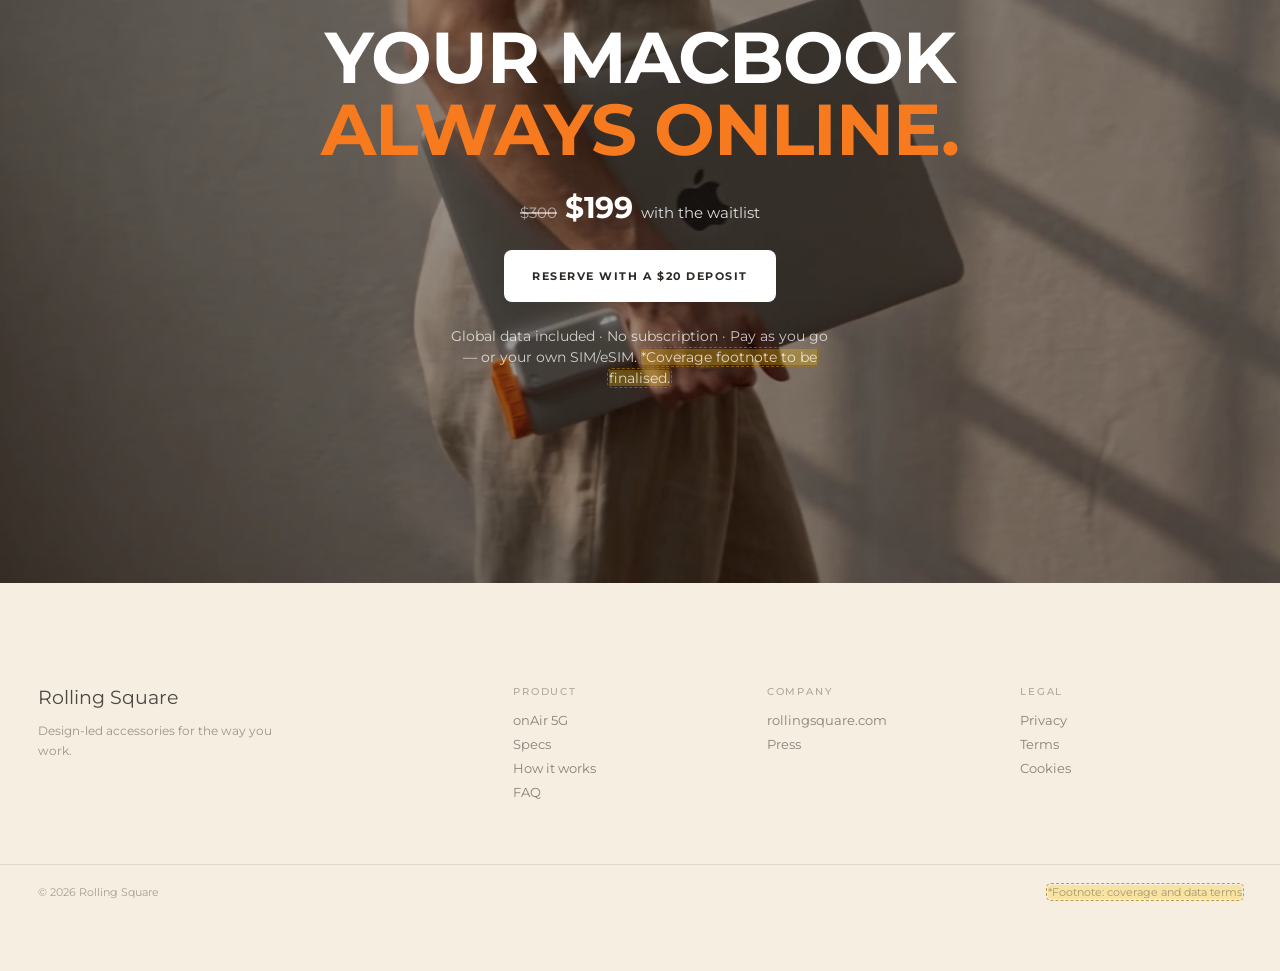
==== commit 0aa912f4: "Go live: Klaviyo list TsNfB4 wired — waitlist form active Co-Authored-By: Claude Fable 5 <noreply@an" ====
--- a/index.html
+++ b/index.html
@@ -9,7 +9,7 @@
   <link rel="preconnect" href="https://fonts.googleapis.com">
   <link rel="preconnect" href="https://fonts.gstatic.com" crossorigin>
   <link rel="stylesheet" href="https://fonts.googleapis.com/css2?family=Montserrat:wght@400;500;600;700;800&display=swap">
-  <link rel="stylesheet" href="styles.css?v=20261117q">
+  <link rel="stylesheet" href="styles.css?v=20261117r">
 </head>
 <body>
 
@@ -545,6 +545,6 @@
   <a class="pill pill-cyan" href="#waitlist" tabindex="-1">Reserve for $20</a>
 </div>
 
-<script src="main.js?v=20261117q"></script>
+<script src="main.js?v=20261117r"></script>
 </body>
 </html>
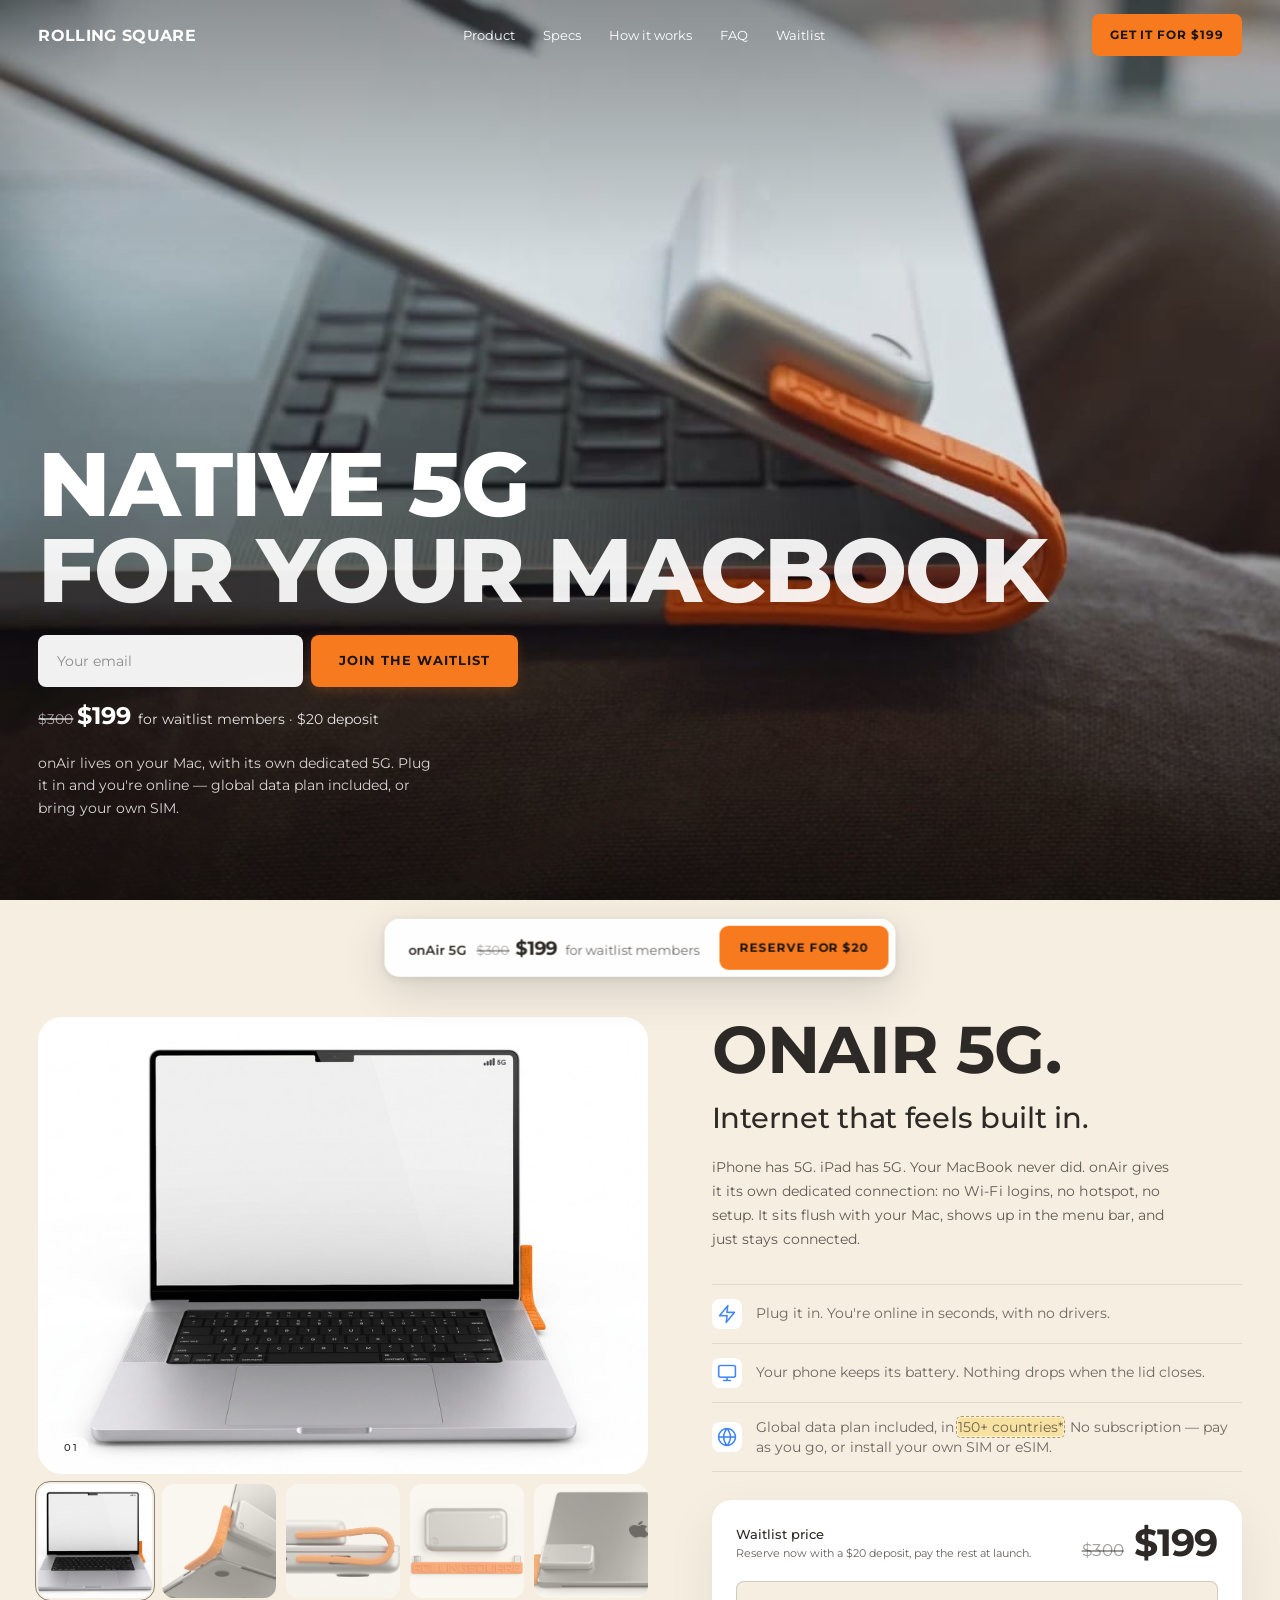
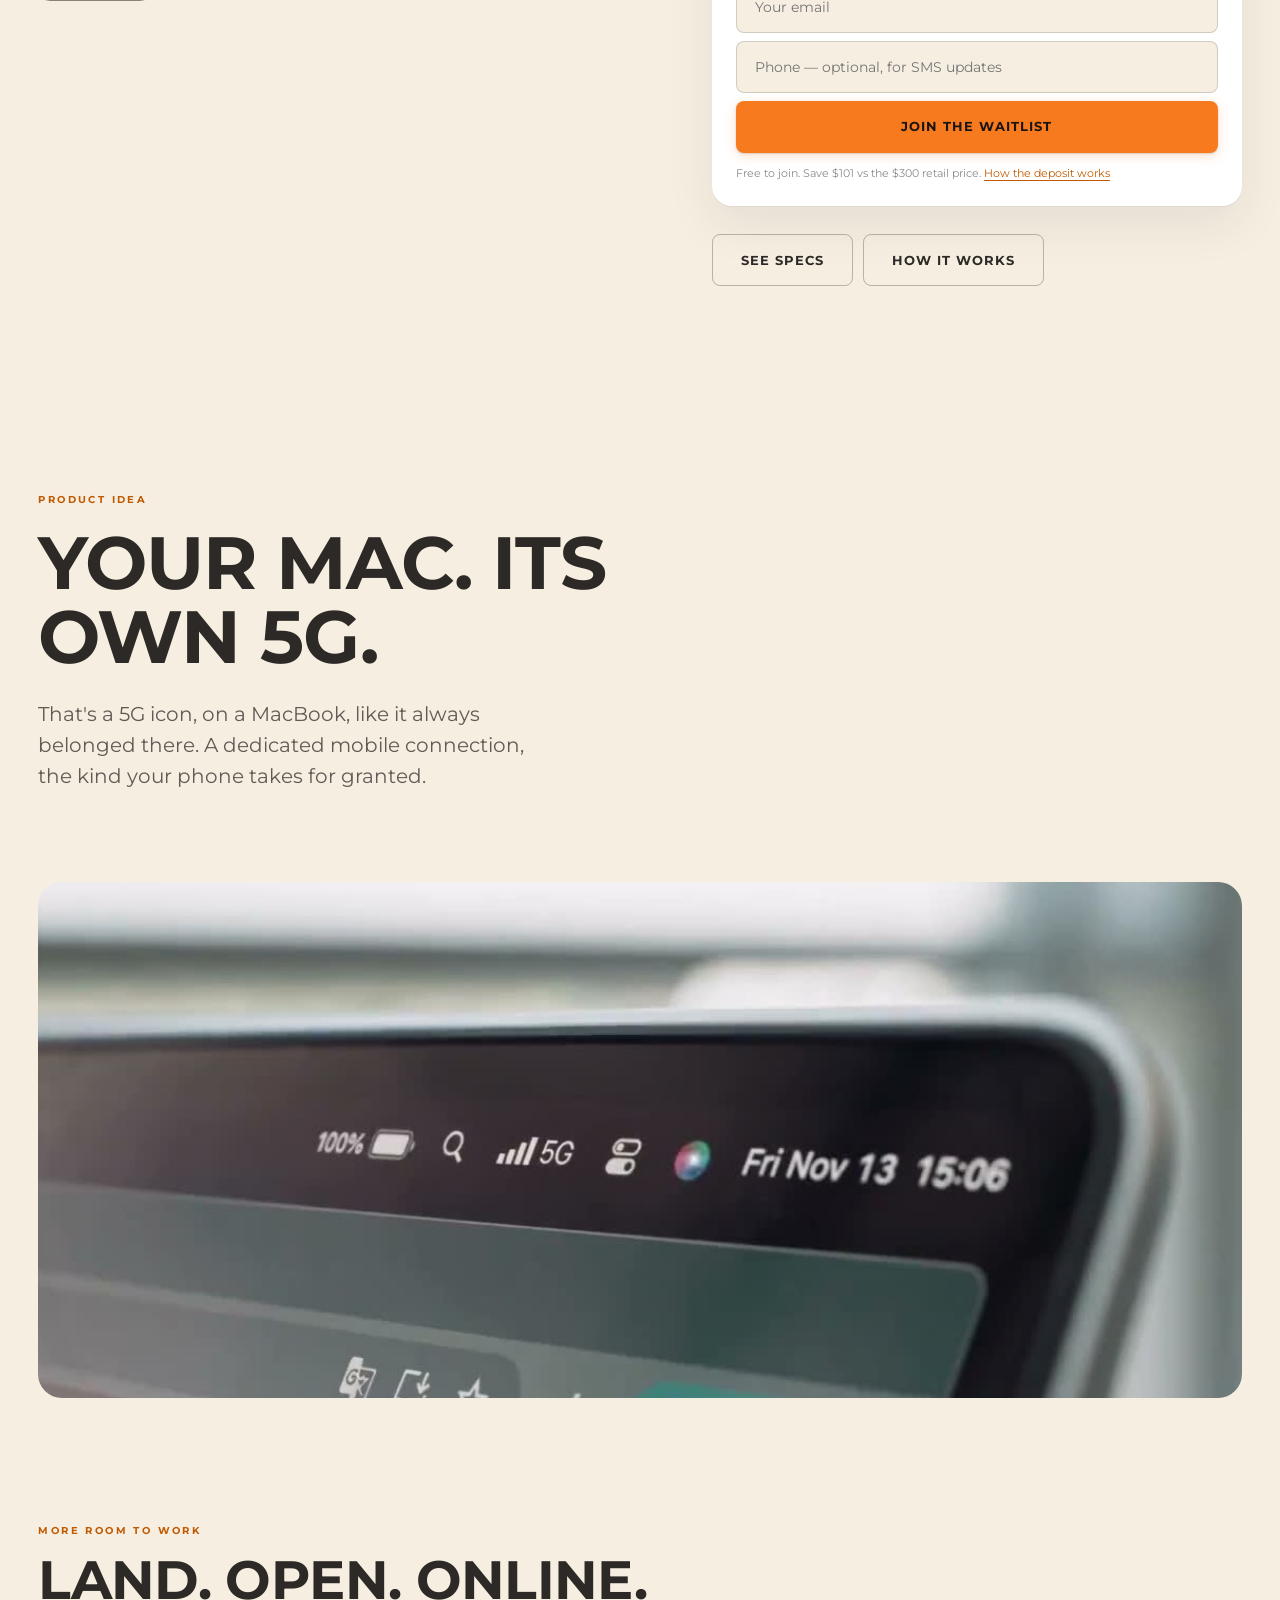
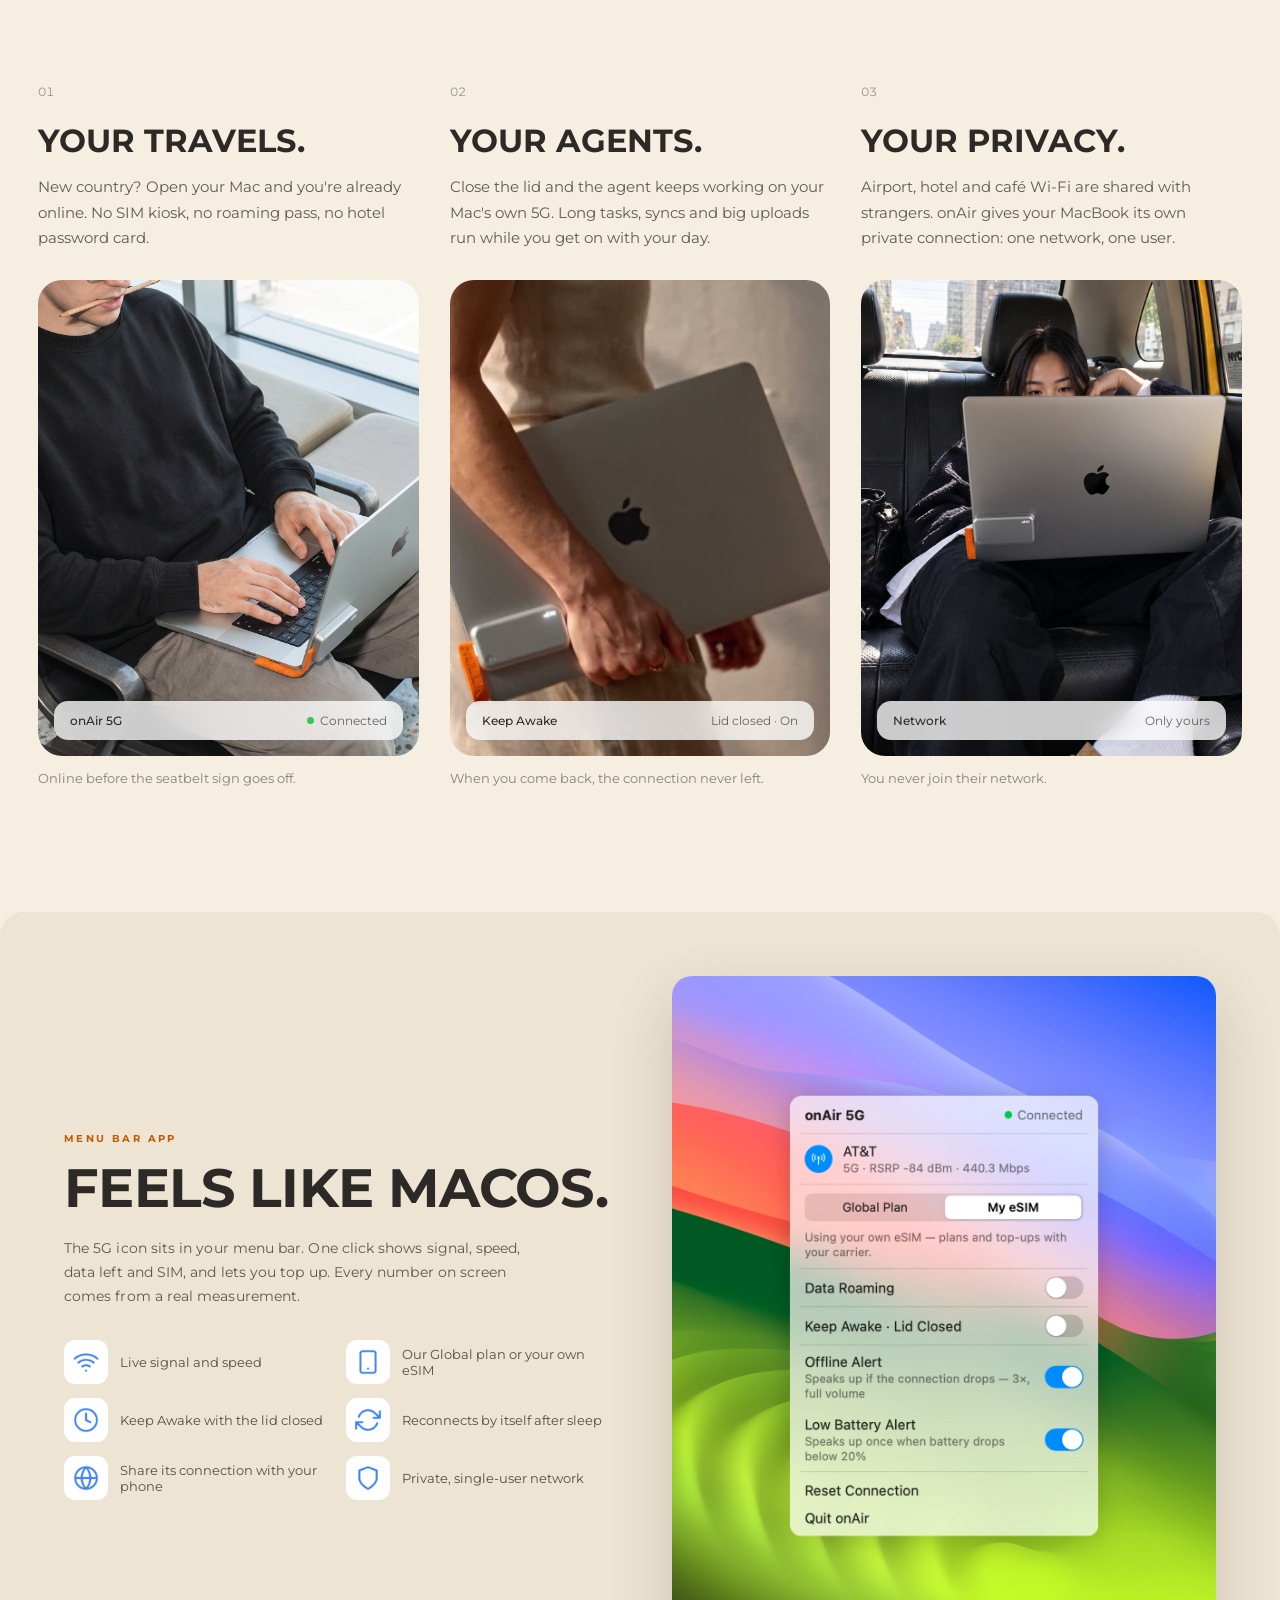
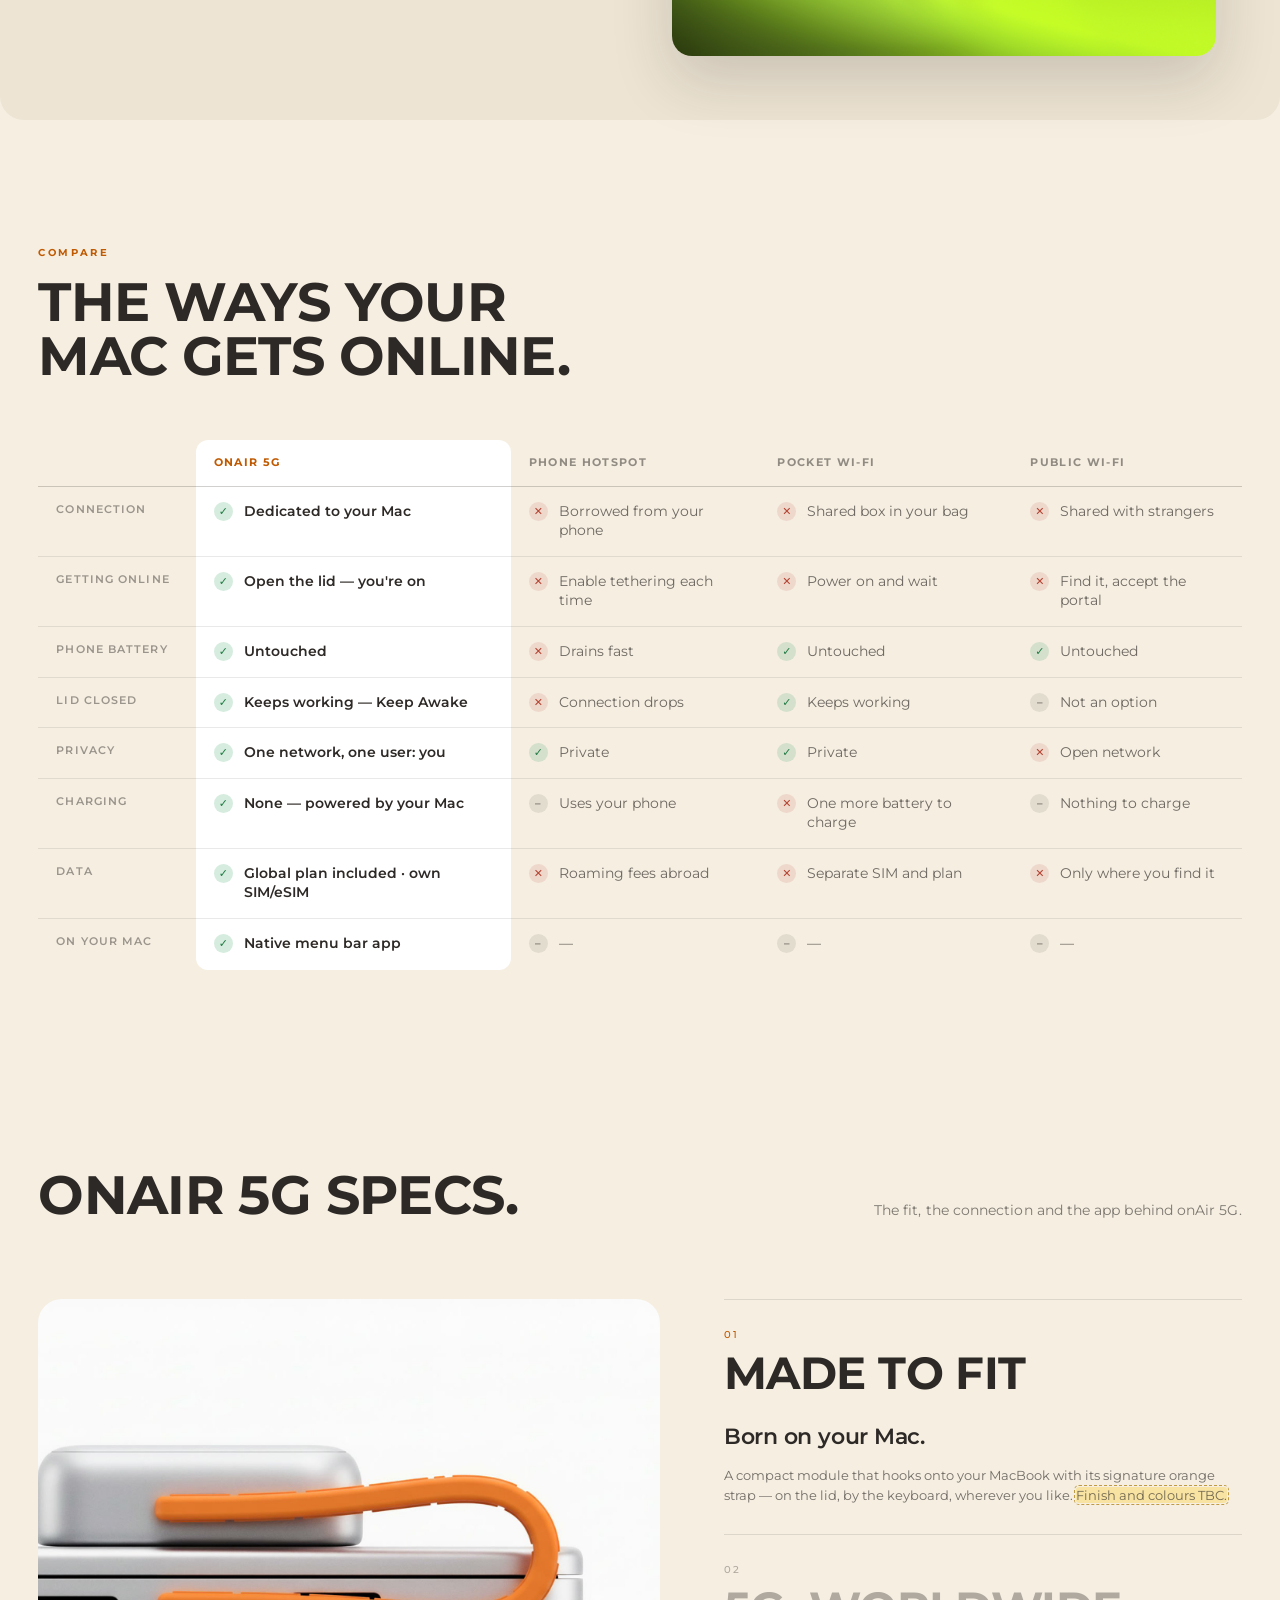
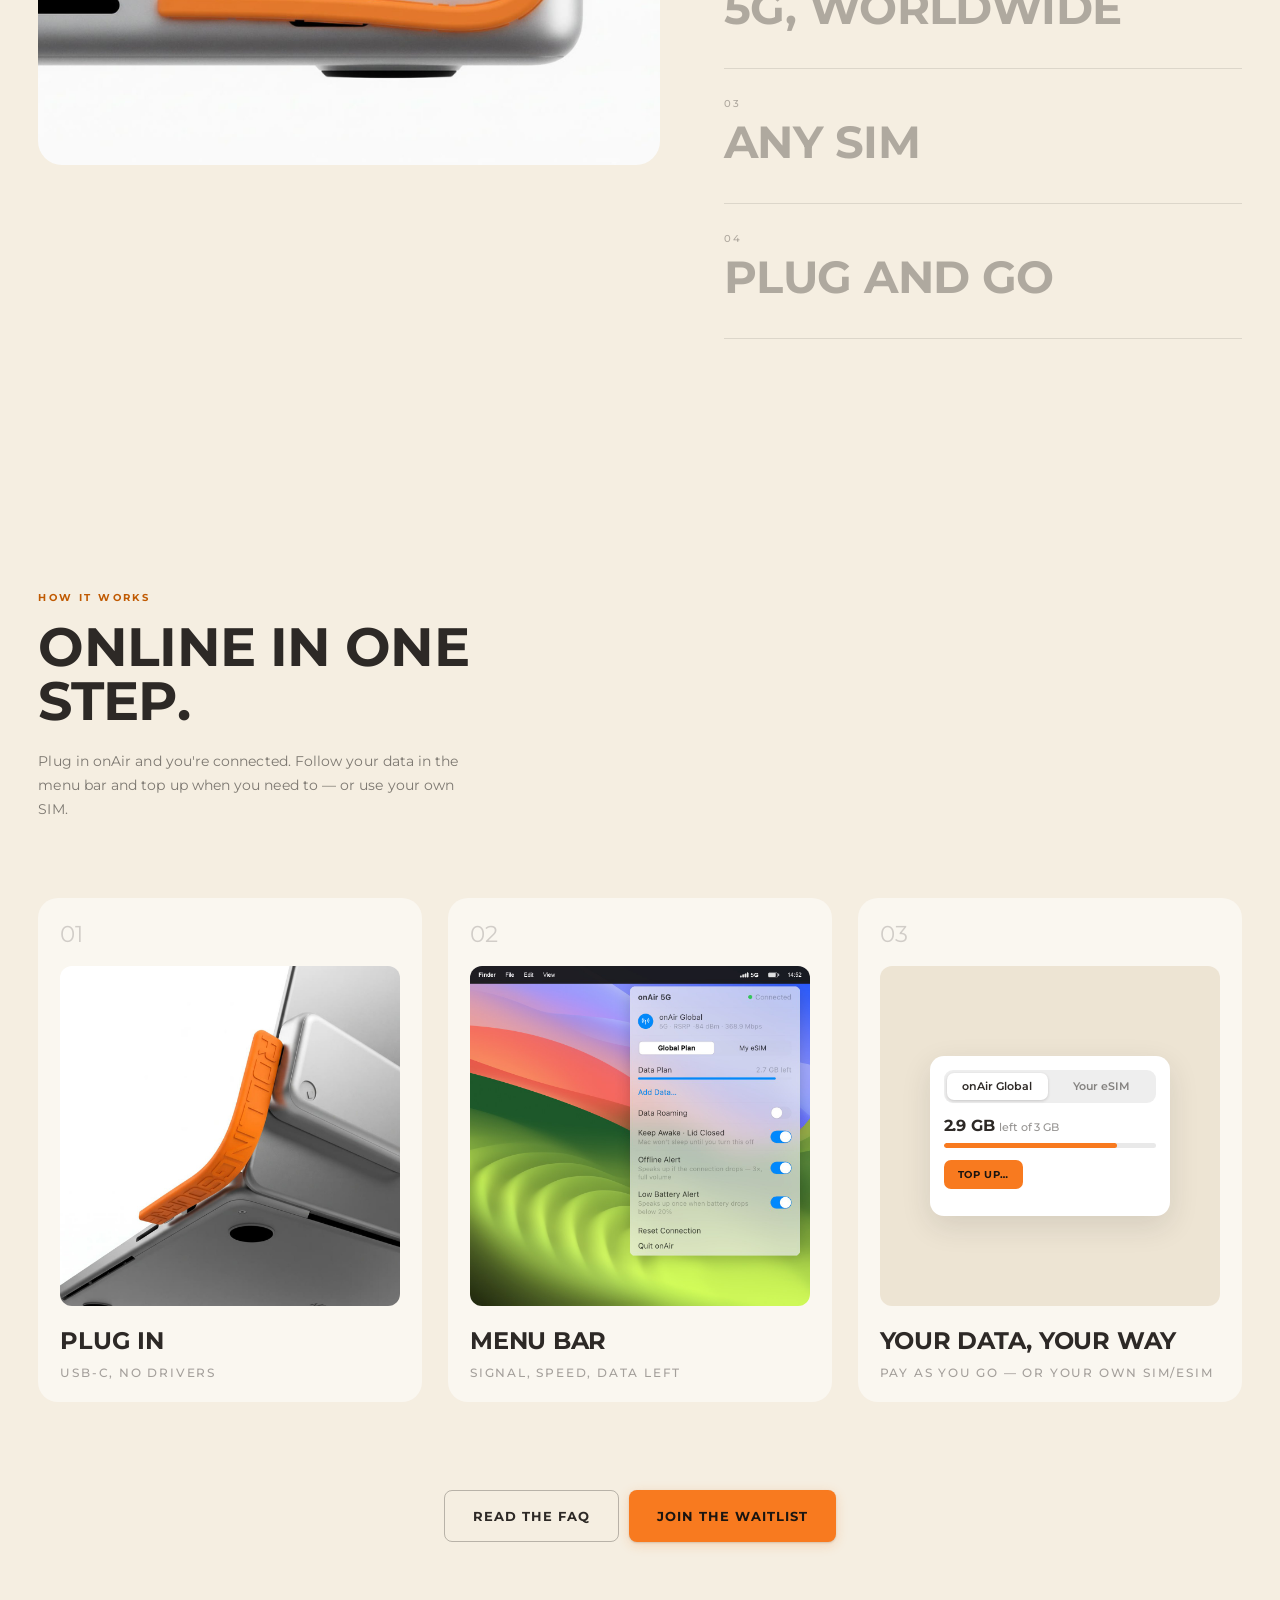
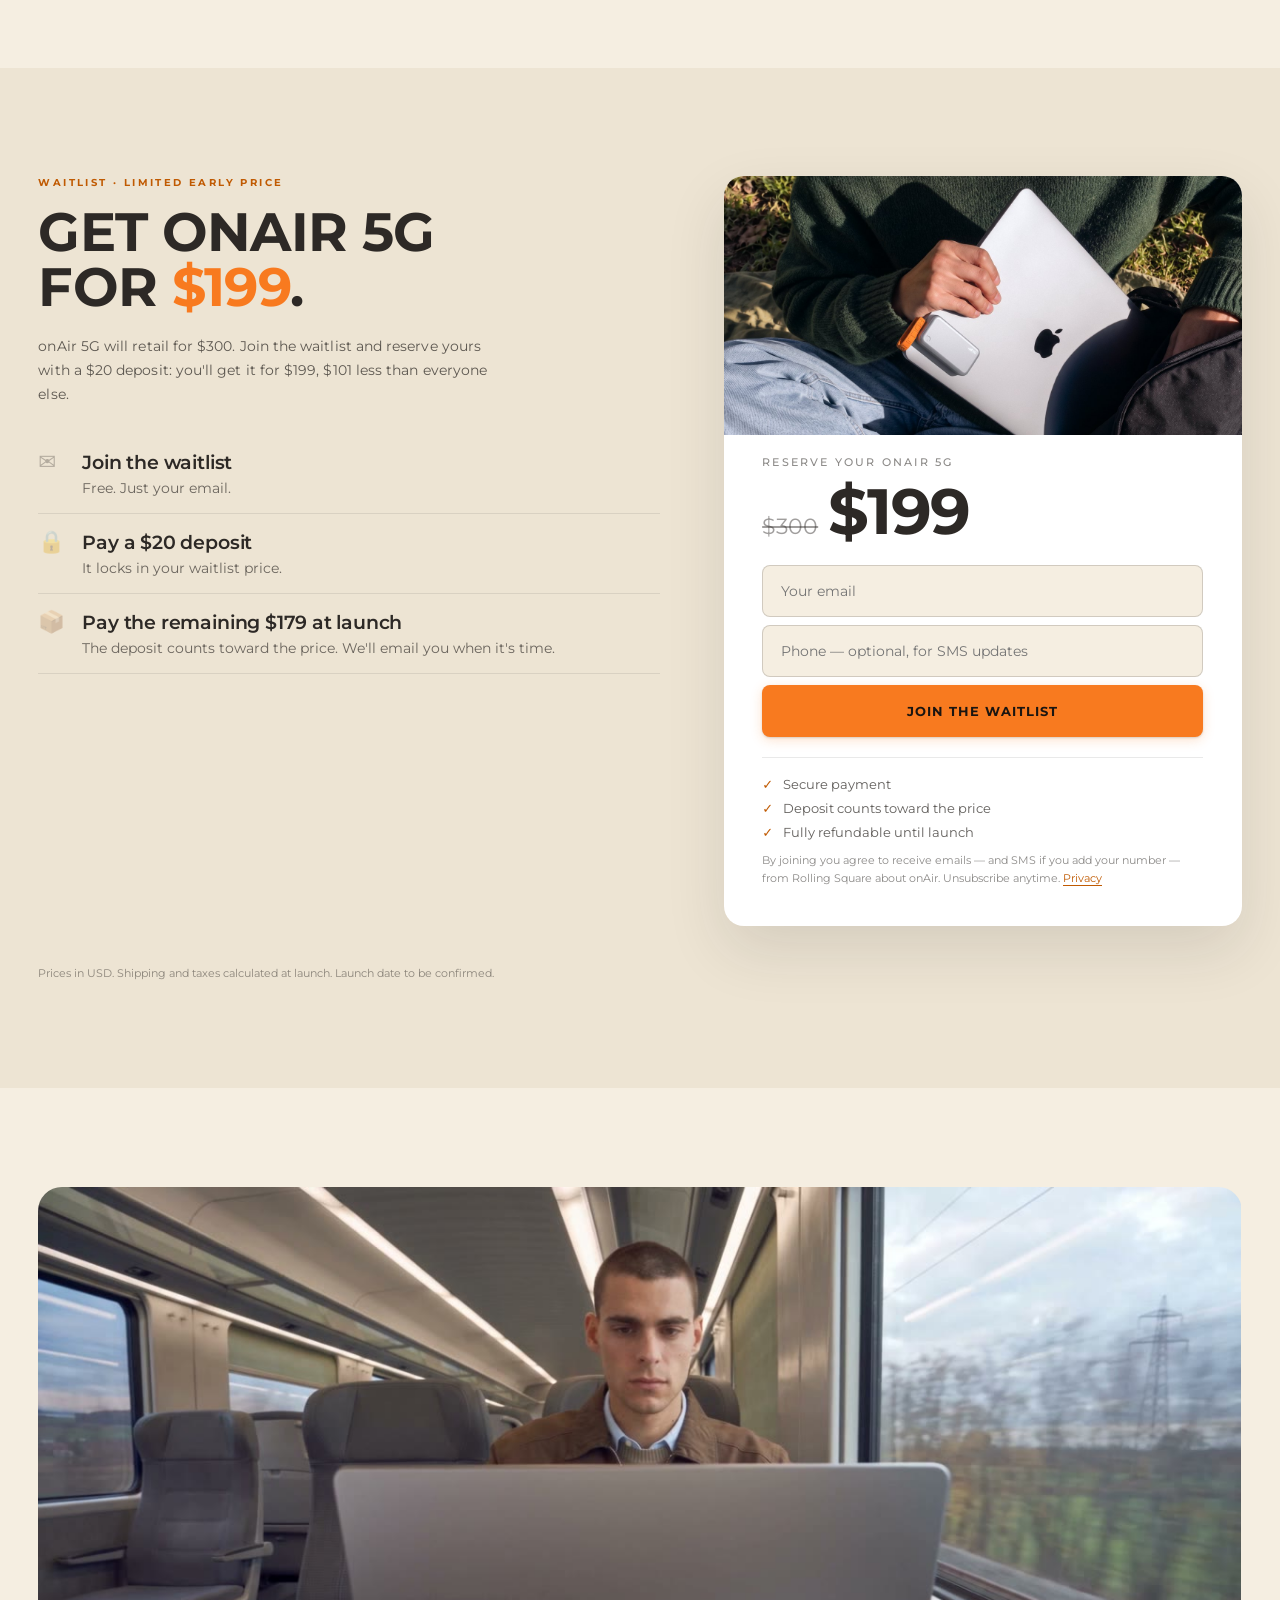
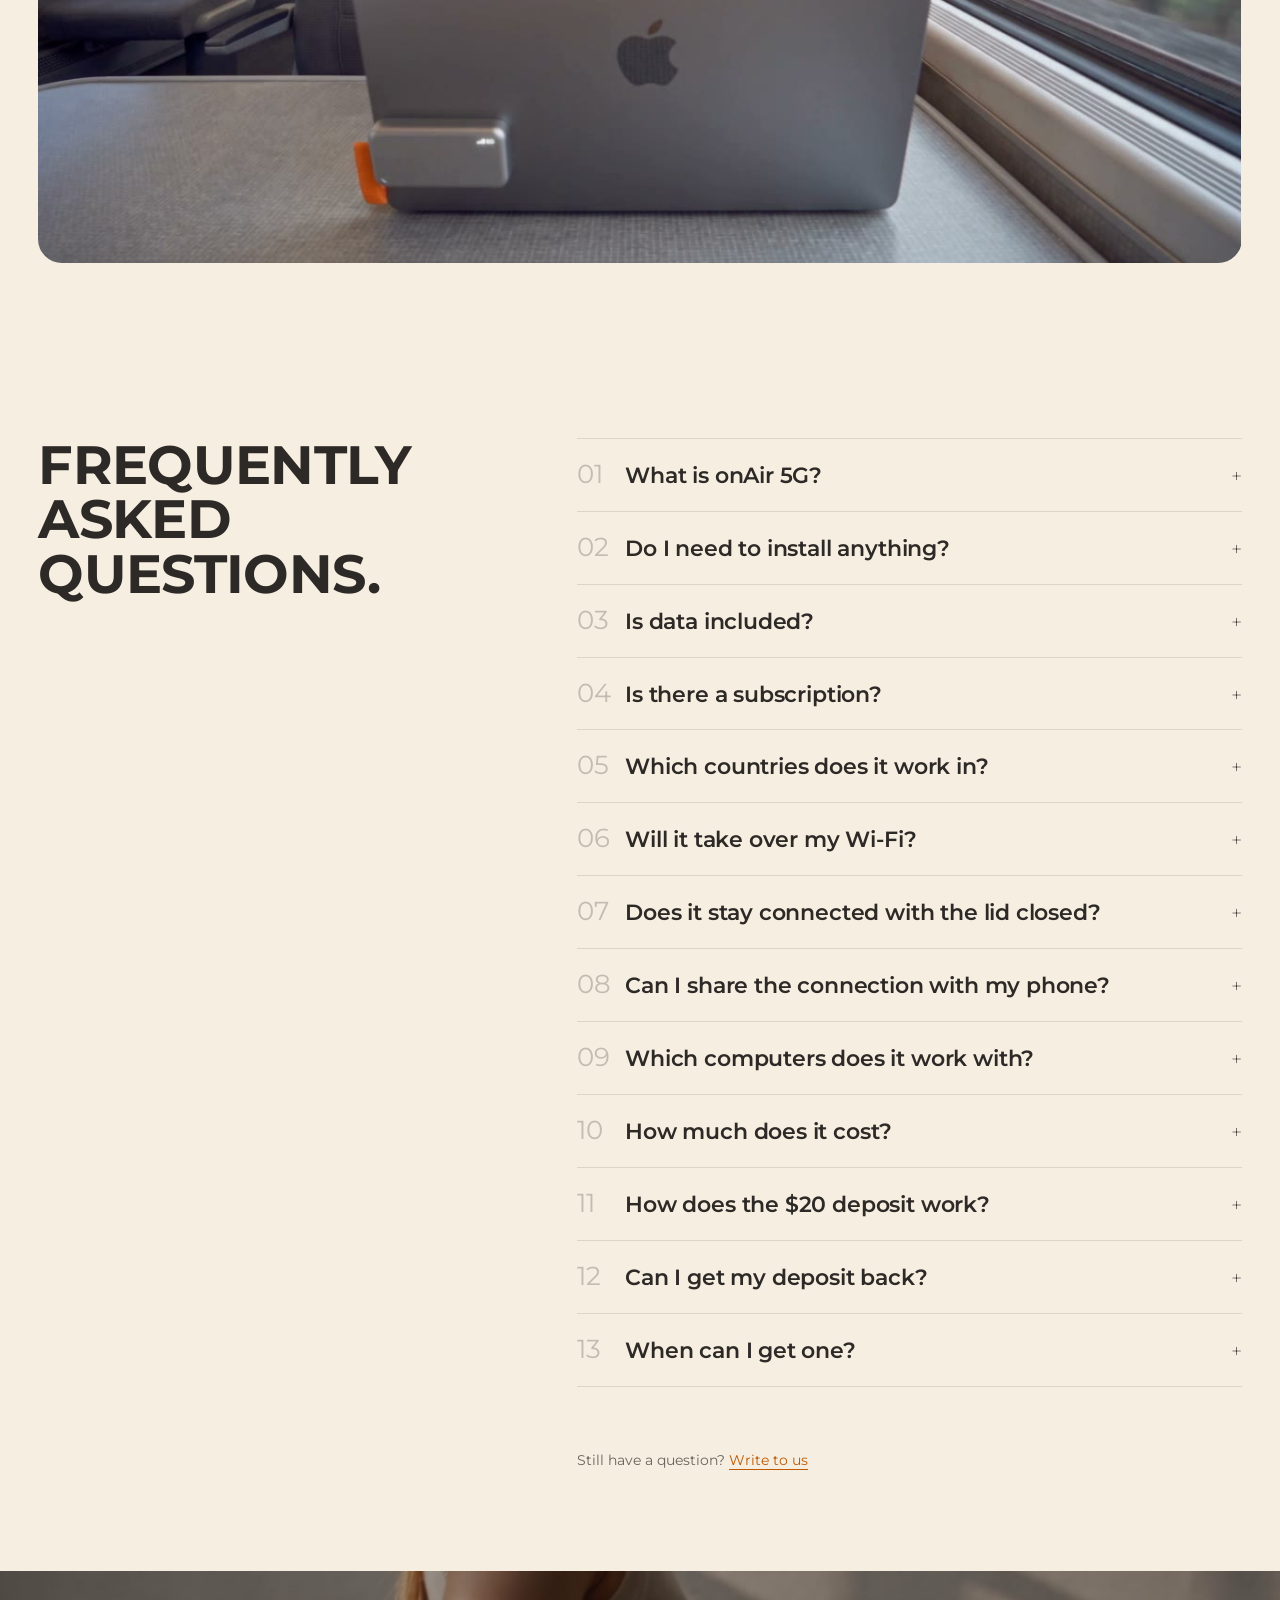
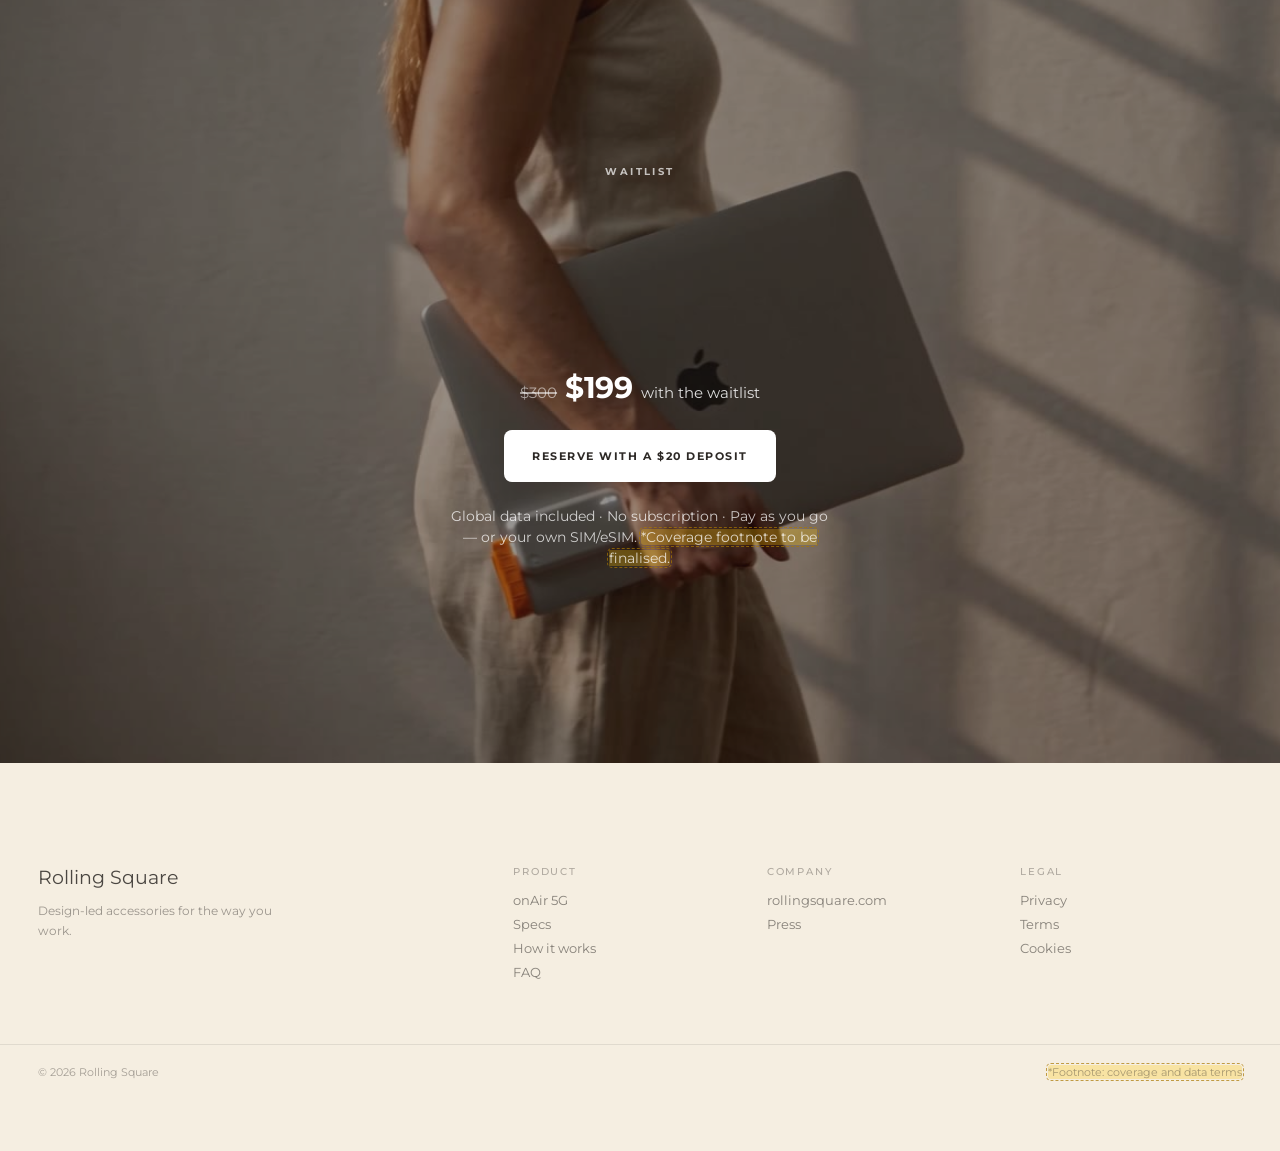
==== commit 5c87e7cc: "Waitlist: optional phone field + SMS consent (with email-only fallback) Co-Authored-By: Claude Fable" ====
--- a/index.html
+++ b/index.html
@@ -9,7 +9,7 @@
   <link rel="preconnect" href="https://fonts.googleapis.com">
   <link rel="preconnect" href="https://fonts.gstatic.com" crossorigin>
   <link rel="stylesheet" href="https://fonts.googleapis.com/css2?family=Montserrat:wght@400;500;600;700;800&display=swap">
-  <link rel="stylesheet" href="styles.css?v=20261117r">
+  <link rel="stylesheet" href="styles.css?v=20261117s">
 </head>
 <body>
 
@@ -107,9 +107,11 @@
         </div>
         <!-- Waitlist form (step 1: email · step 2: $20 deposit). Logic and endpoints in main.js → ONAIR_CONFIG -->
         <div class="wl" data-waitlist data-source="product-hero">
-          <form class="wl-form" novalidate>
+          <form class="wl-form stacked" novalidate>
             <label class="sr-only" for="wl-email-top">Email</label>
             <input id="wl-email-top" class="wl-input" type="email" name="email" placeholder="Your email" autocomplete="email" required>
+            <label class="sr-only" for="wl-phone-top">Phone (optional)</label>
+            <input id="wl-phone-top" class="wl-input" type="tel" name="phone" placeholder="Phone — optional, for SMS updates" autocomplete="tel">
             <button class="pill pill-cyan wl-submit" type="submit">Join the waitlist</button>
           </form>
           <p class="wl-error" role="alert" hidden></p>
@@ -388,6 +390,8 @@
         <form class="wl-form stacked" novalidate>
           <label class="sr-only" for="wl-email-main">Email</label>
           <input id="wl-email-main" class="wl-input" type="email" name="email" placeholder="Your email" autocomplete="email" required>
+            <label class="sr-only" for="wl-phone-main">Phone (optional)</label>
+            <input id="wl-phone-main" class="wl-input" type="tel" name="phone" placeholder="Phone — optional, for SMS updates" autocomplete="tel">
           <button class="pill pill-cyan wl-submit" type="submit">Join the waitlist</button>
         </form>
         <p class="wl-error" role="alert" hidden></p>
@@ -407,7 +411,7 @@
         <li>Deposit counts toward the price</li>
         <li>Fully refundable until launch</li>
       </ul>
-      <p class="wl-legal">By joining you agree to receive emails from Rolling Square about onAir. Unsubscribe anytime. <a class="text-link" href="#" data-todo-link>Privacy</a></p>
+      <p class="wl-legal">By joining you agree to receive emails — and SMS if you add your number — from Rolling Square about onAir. Unsubscribe anytime. <a class="text-link" href="#" data-todo-link>Privacy</a></p>
     </div>
   </div>
   <p class="wrap wl-foot">Prices in USD. Shipping and taxes calculated at launch. Launch date to be confirmed.</p>
@@ -545,6 +549,6 @@
   <a class="pill pill-cyan" href="#waitlist" tabindex="-1">Reserve for $20</a>
 </div>
 
-<script src="main.js?v=20261117r"></script>
+<script src="main.js?v=20261117s"></script>
 </body>
 </html>
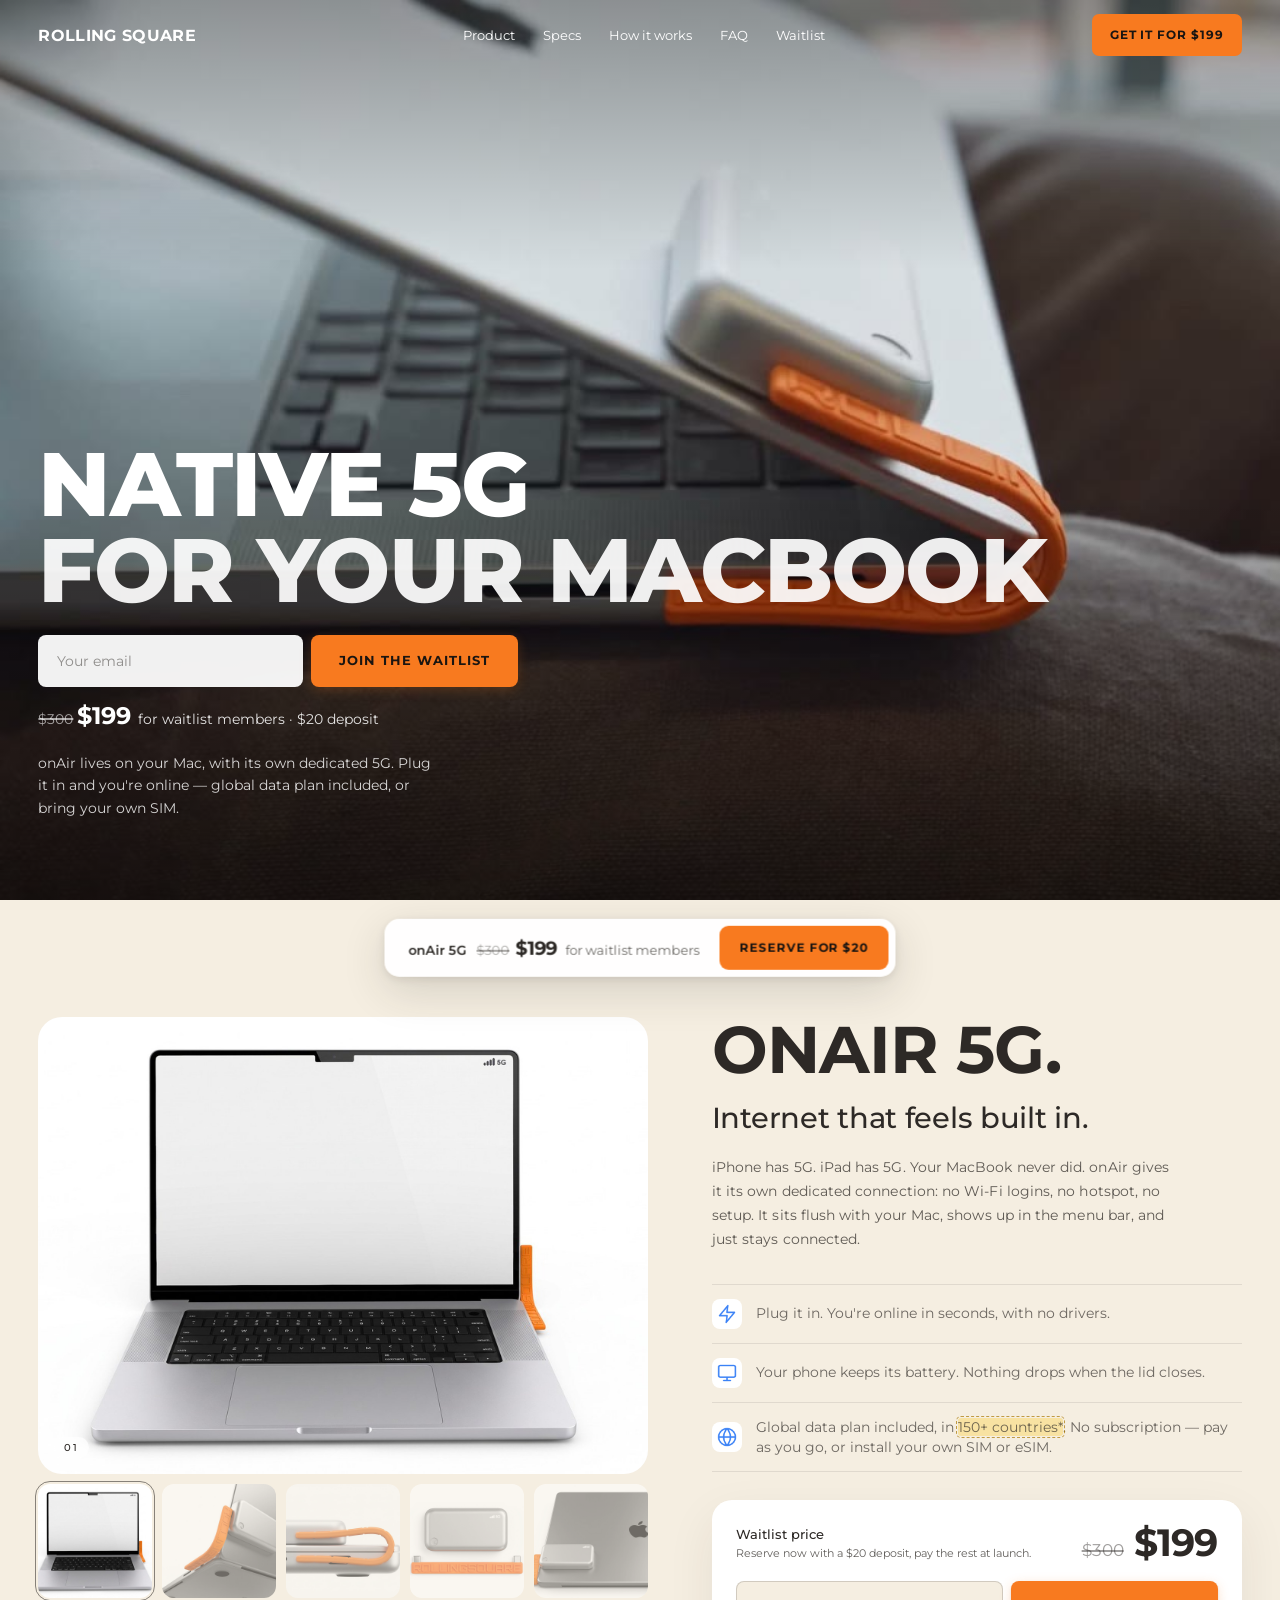
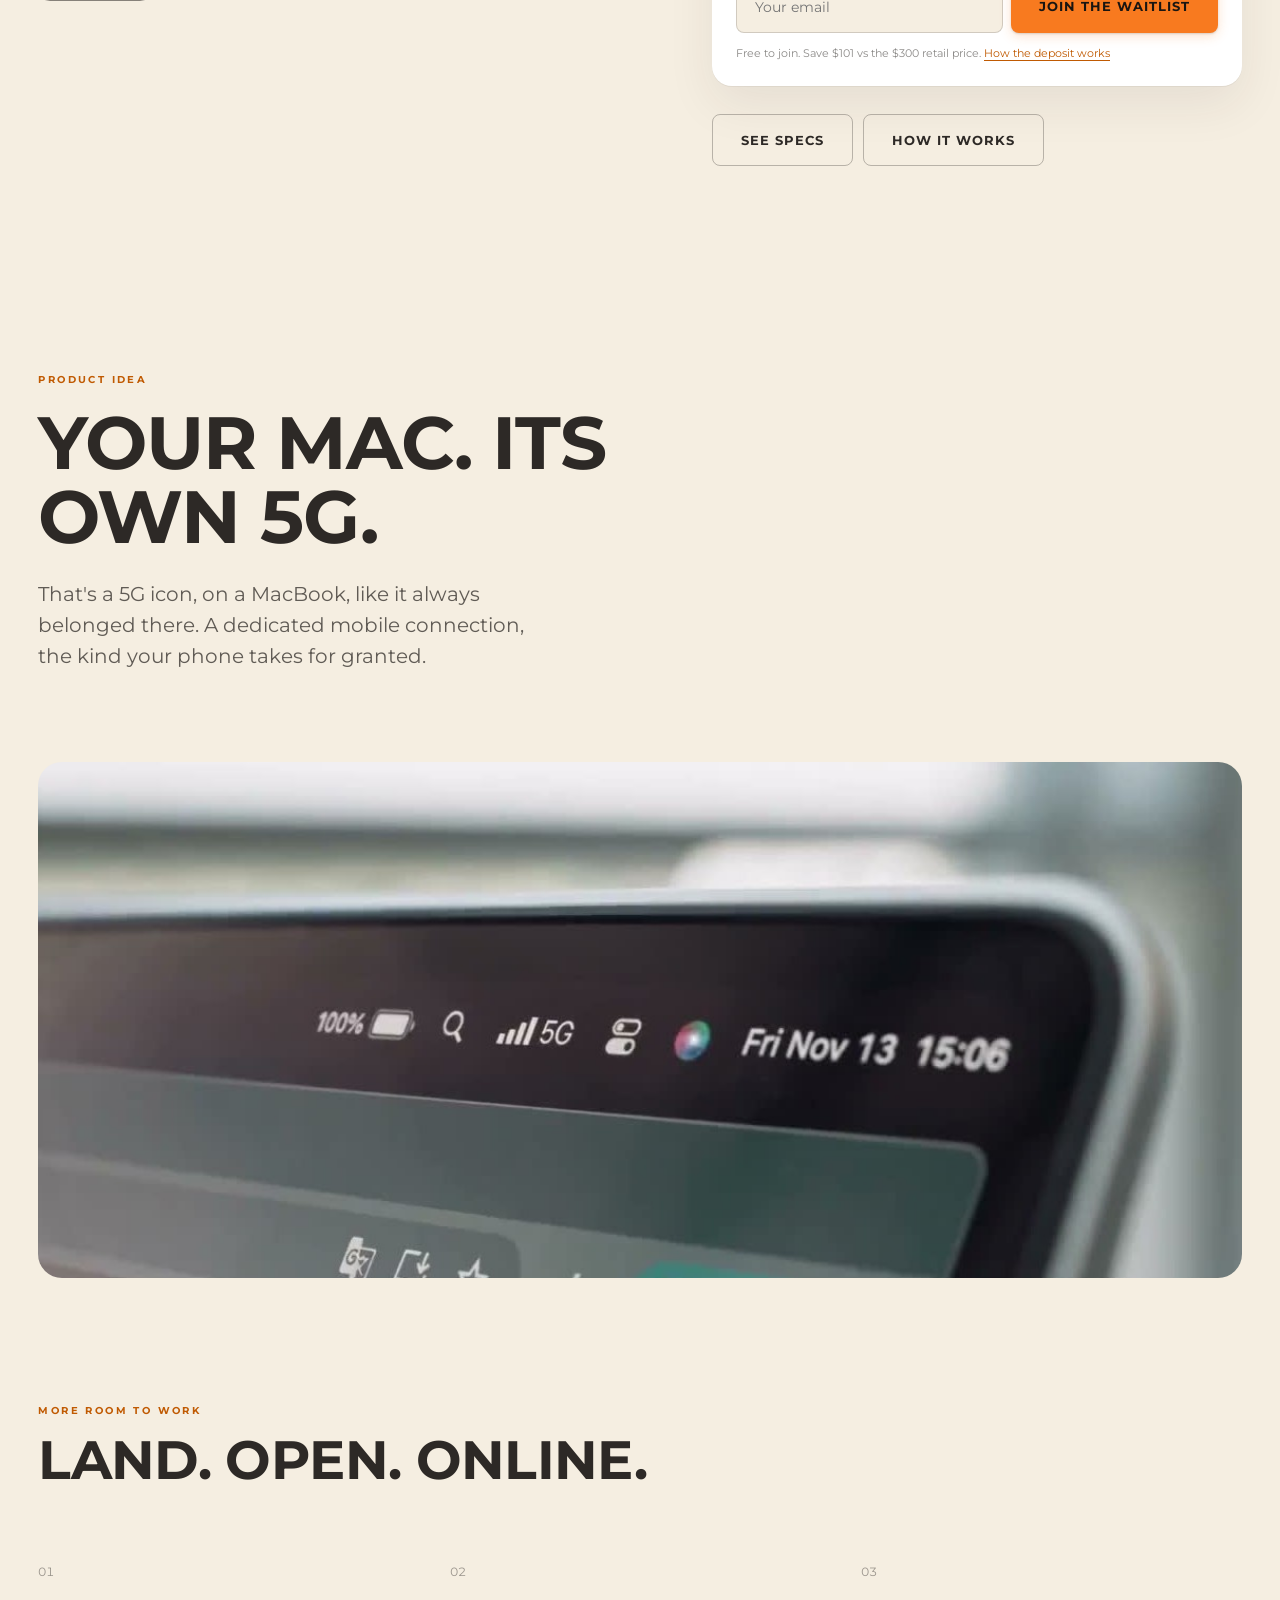
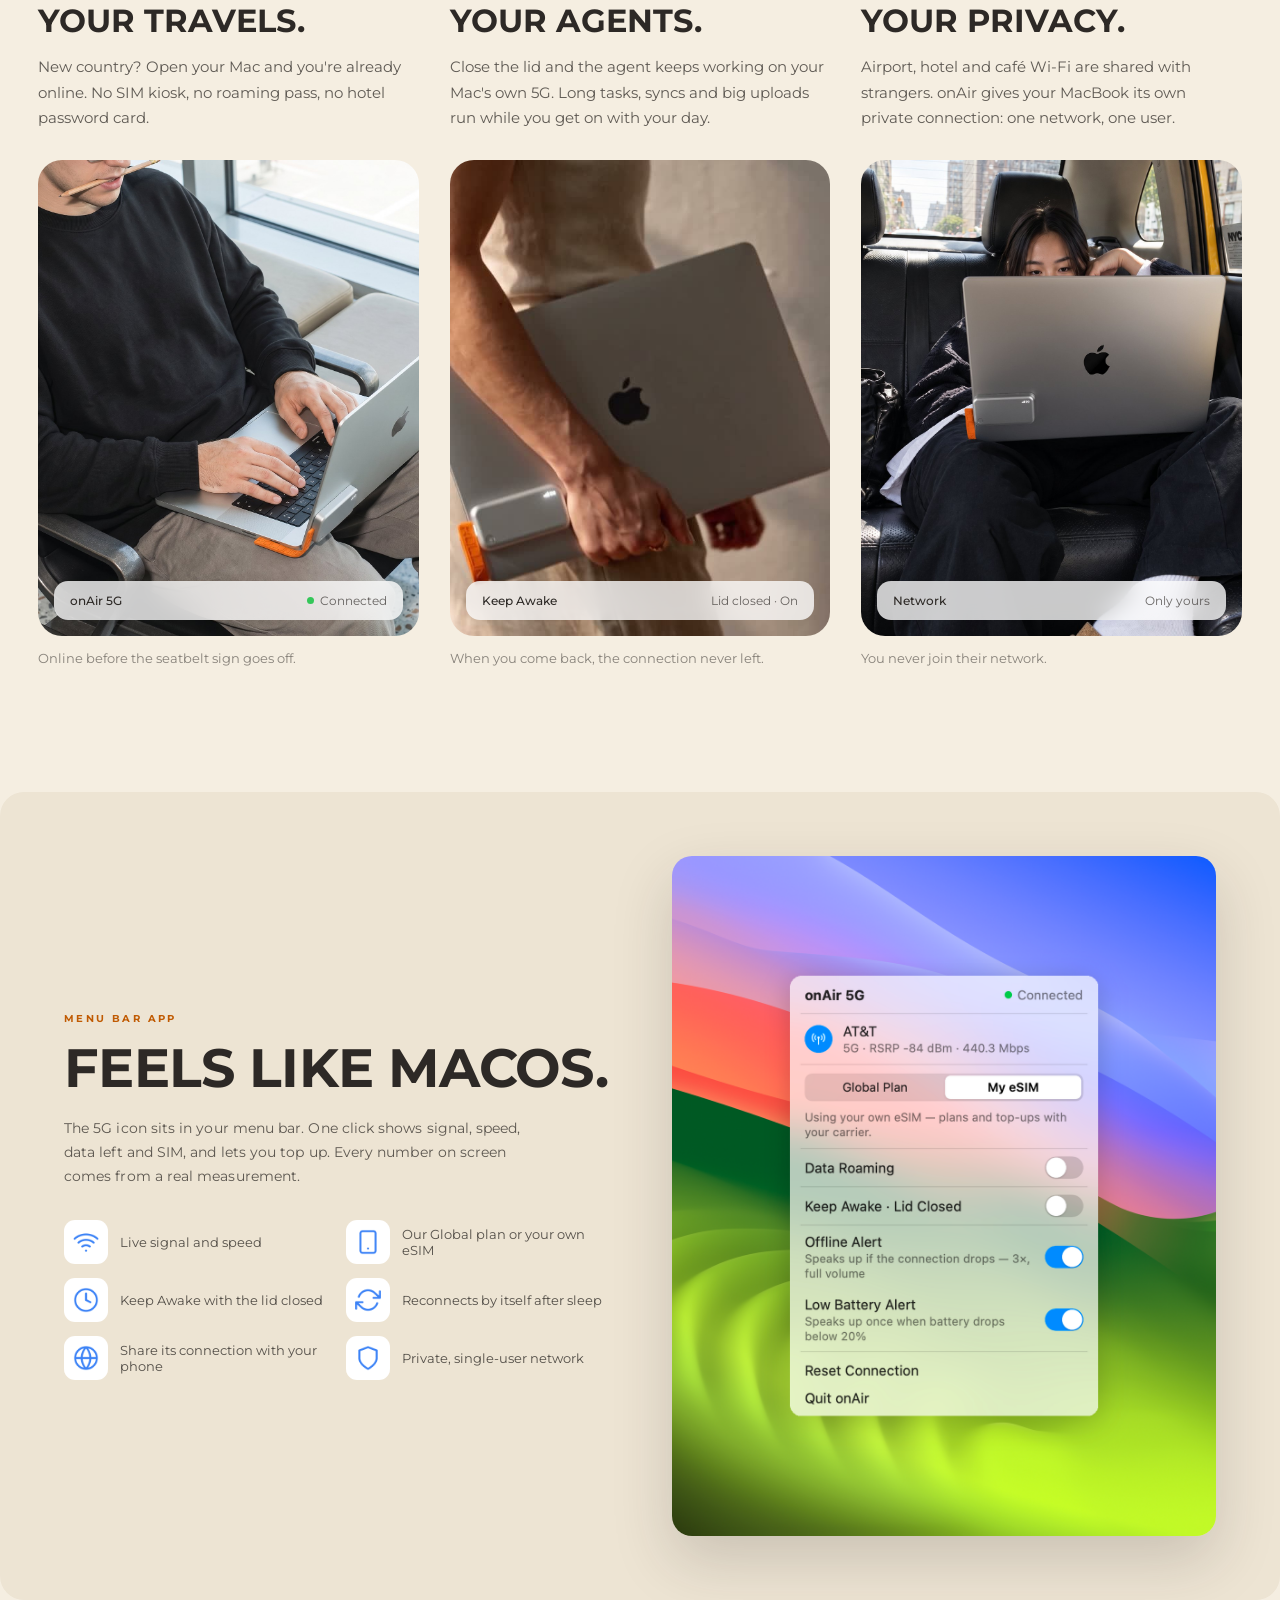
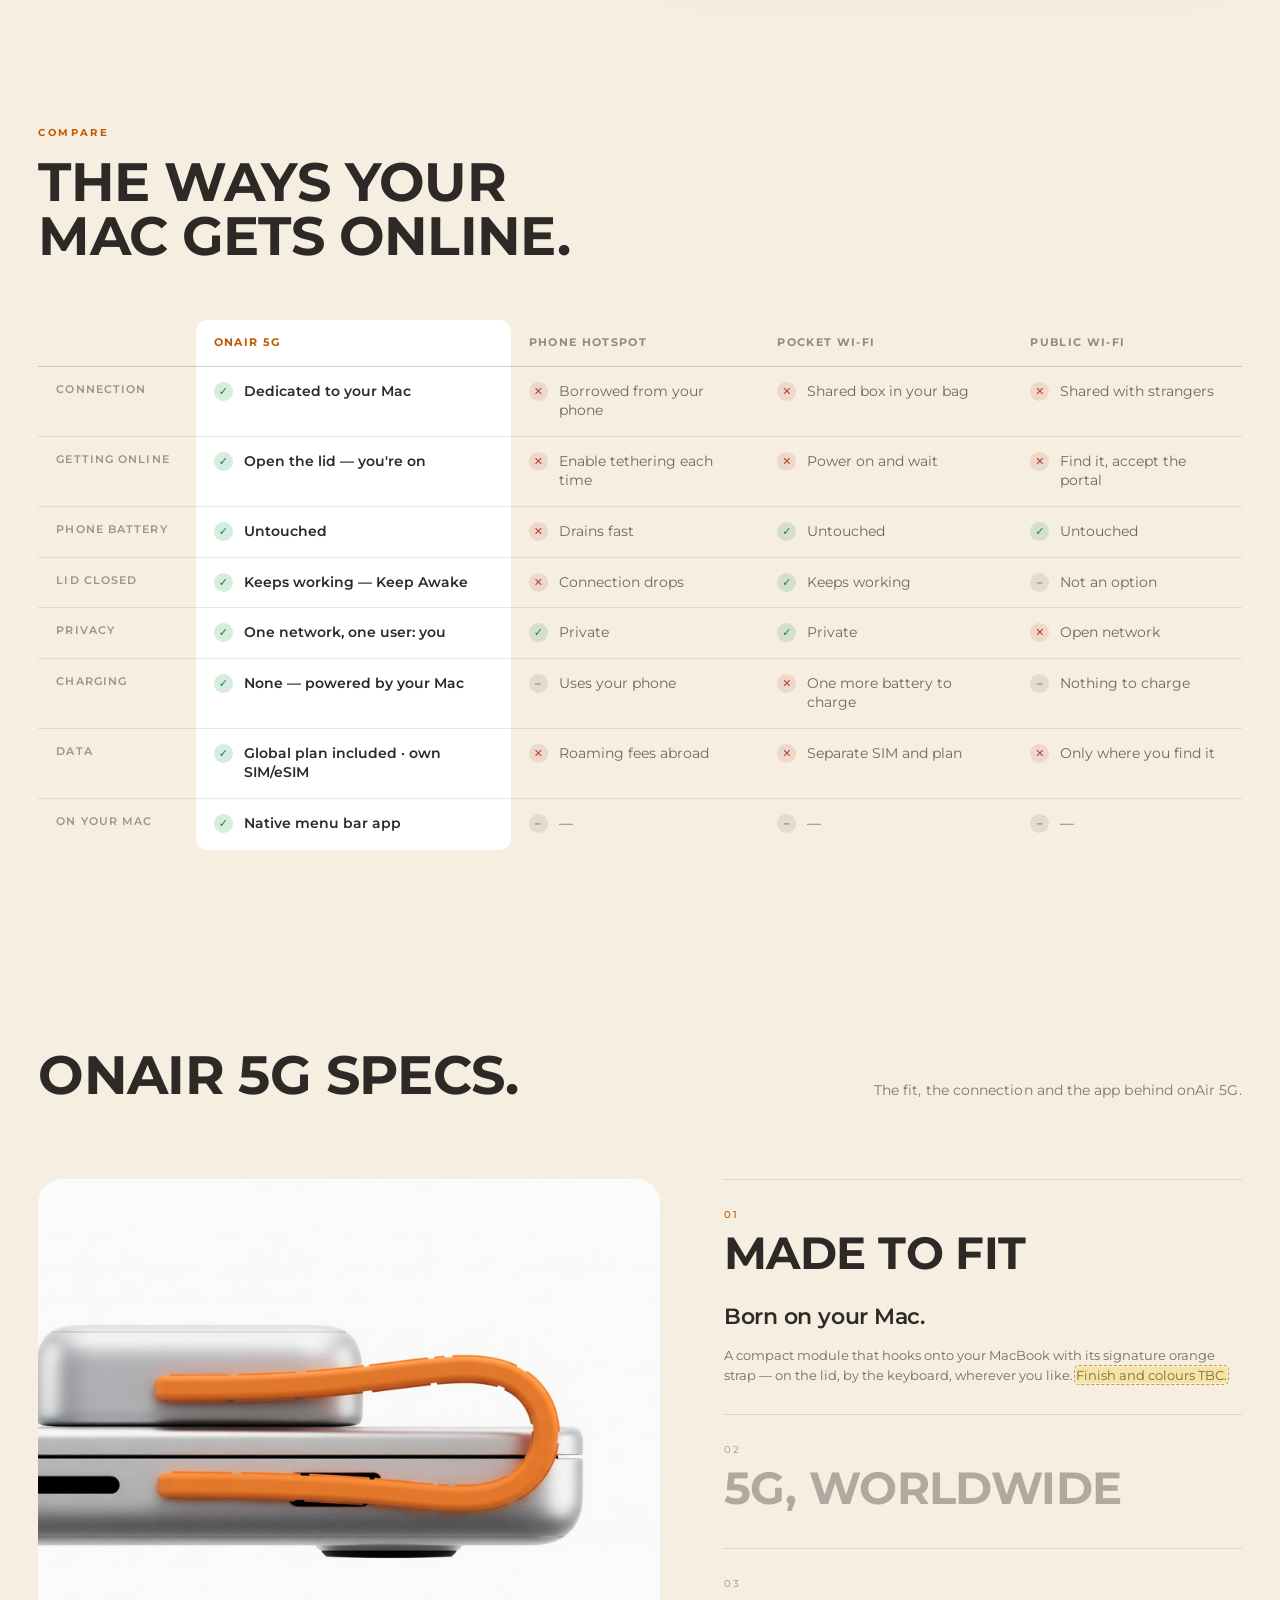
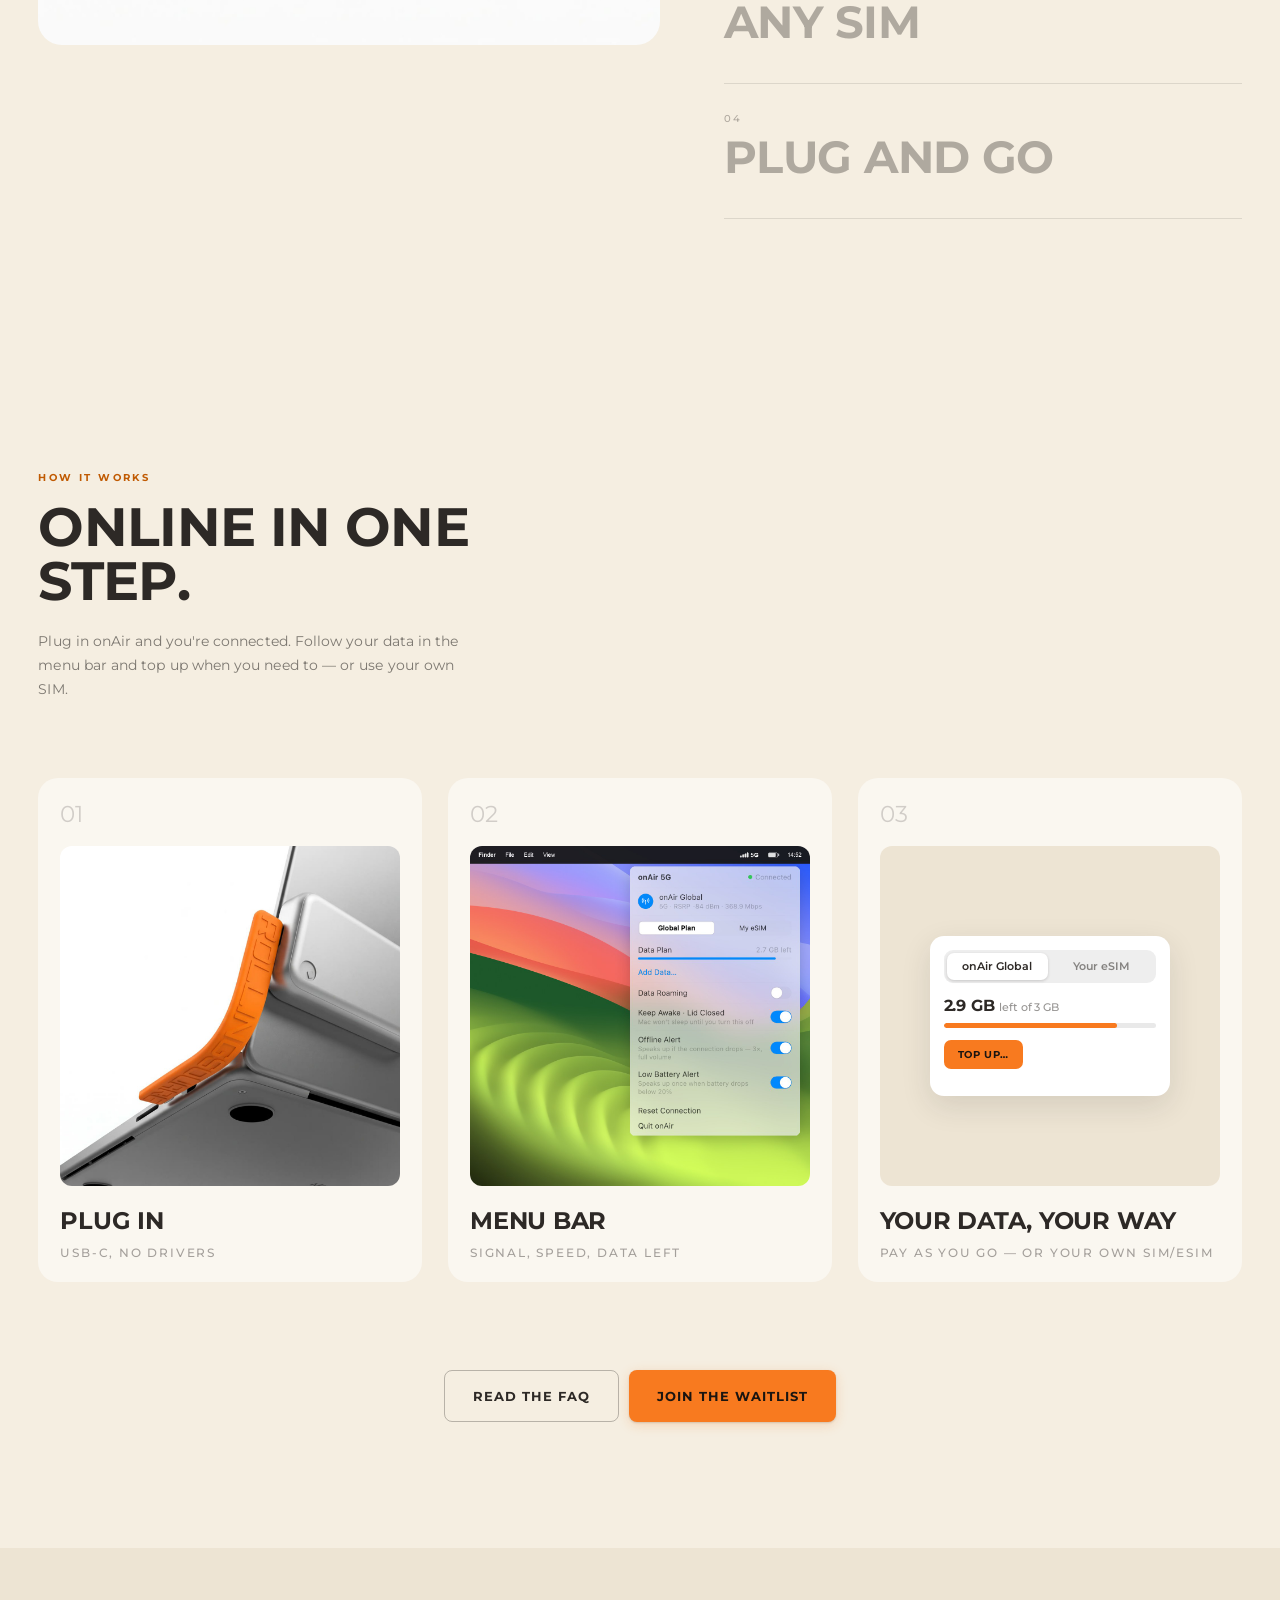
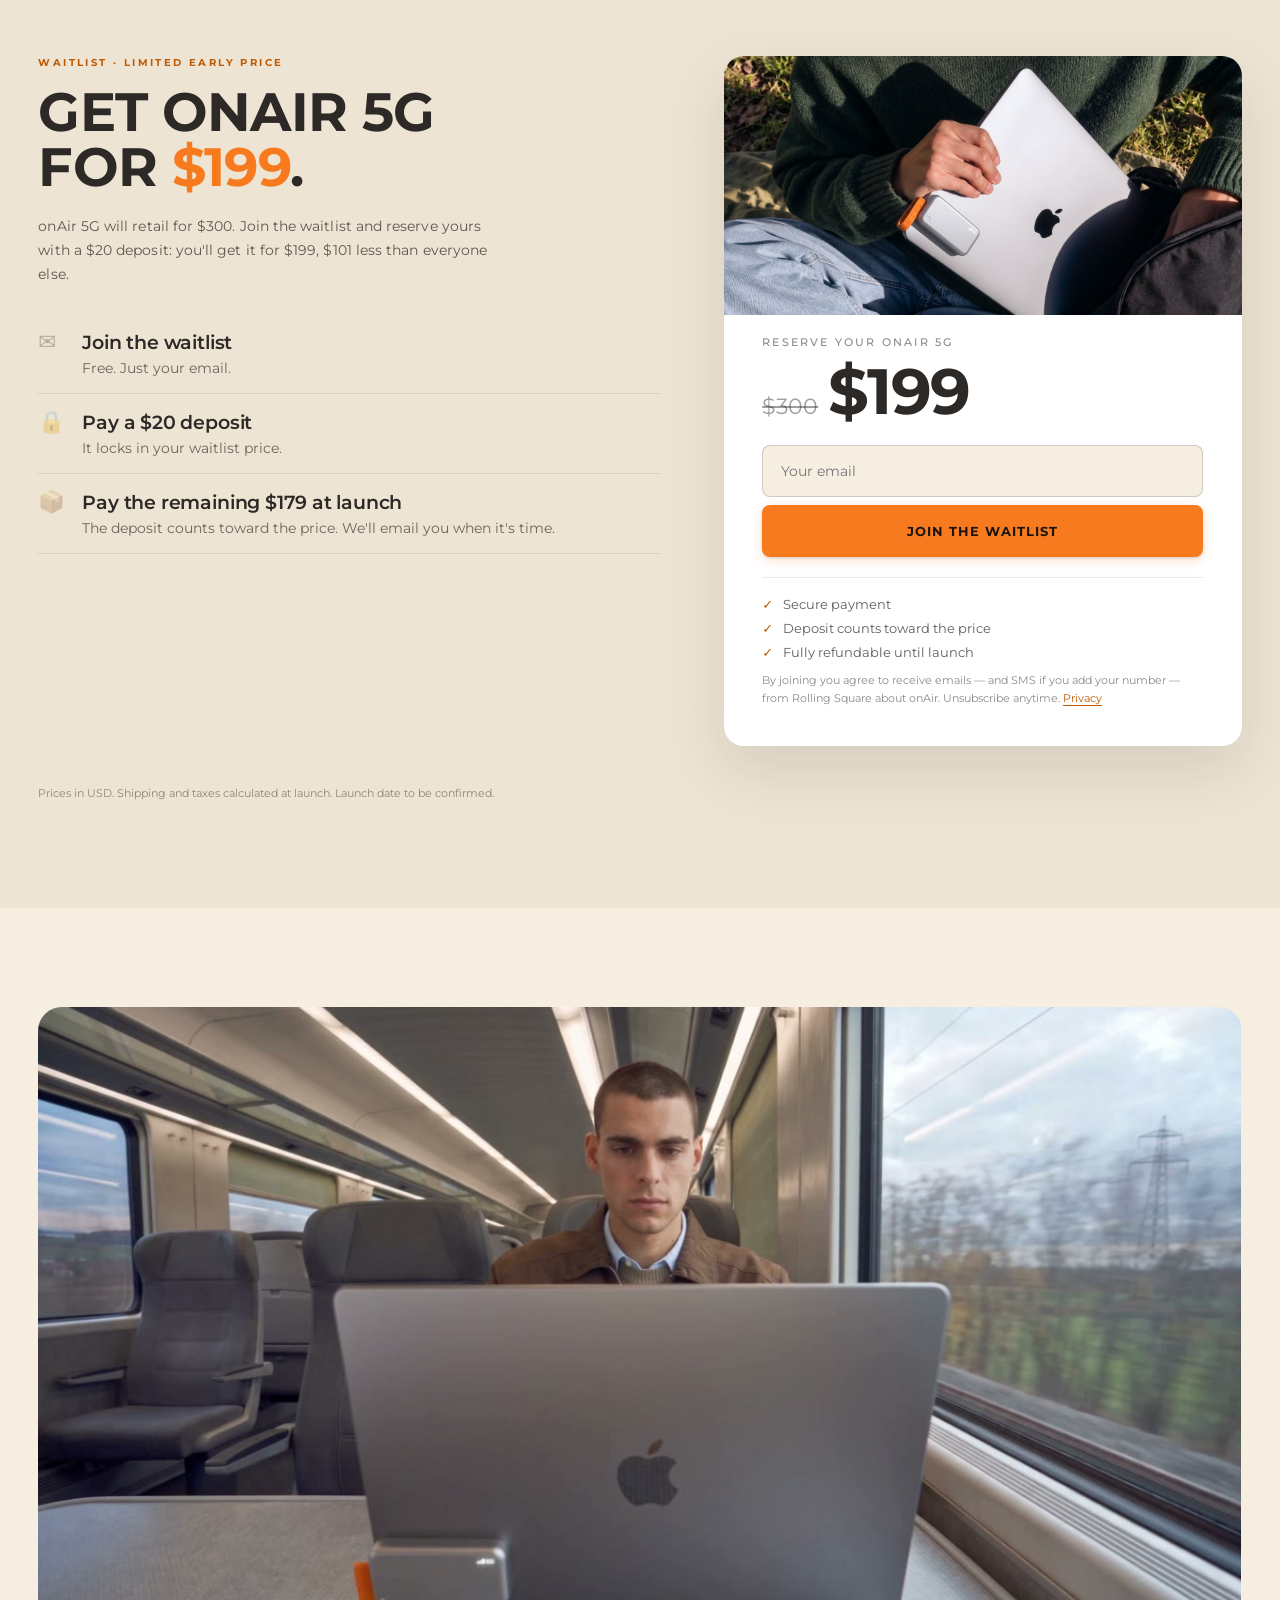
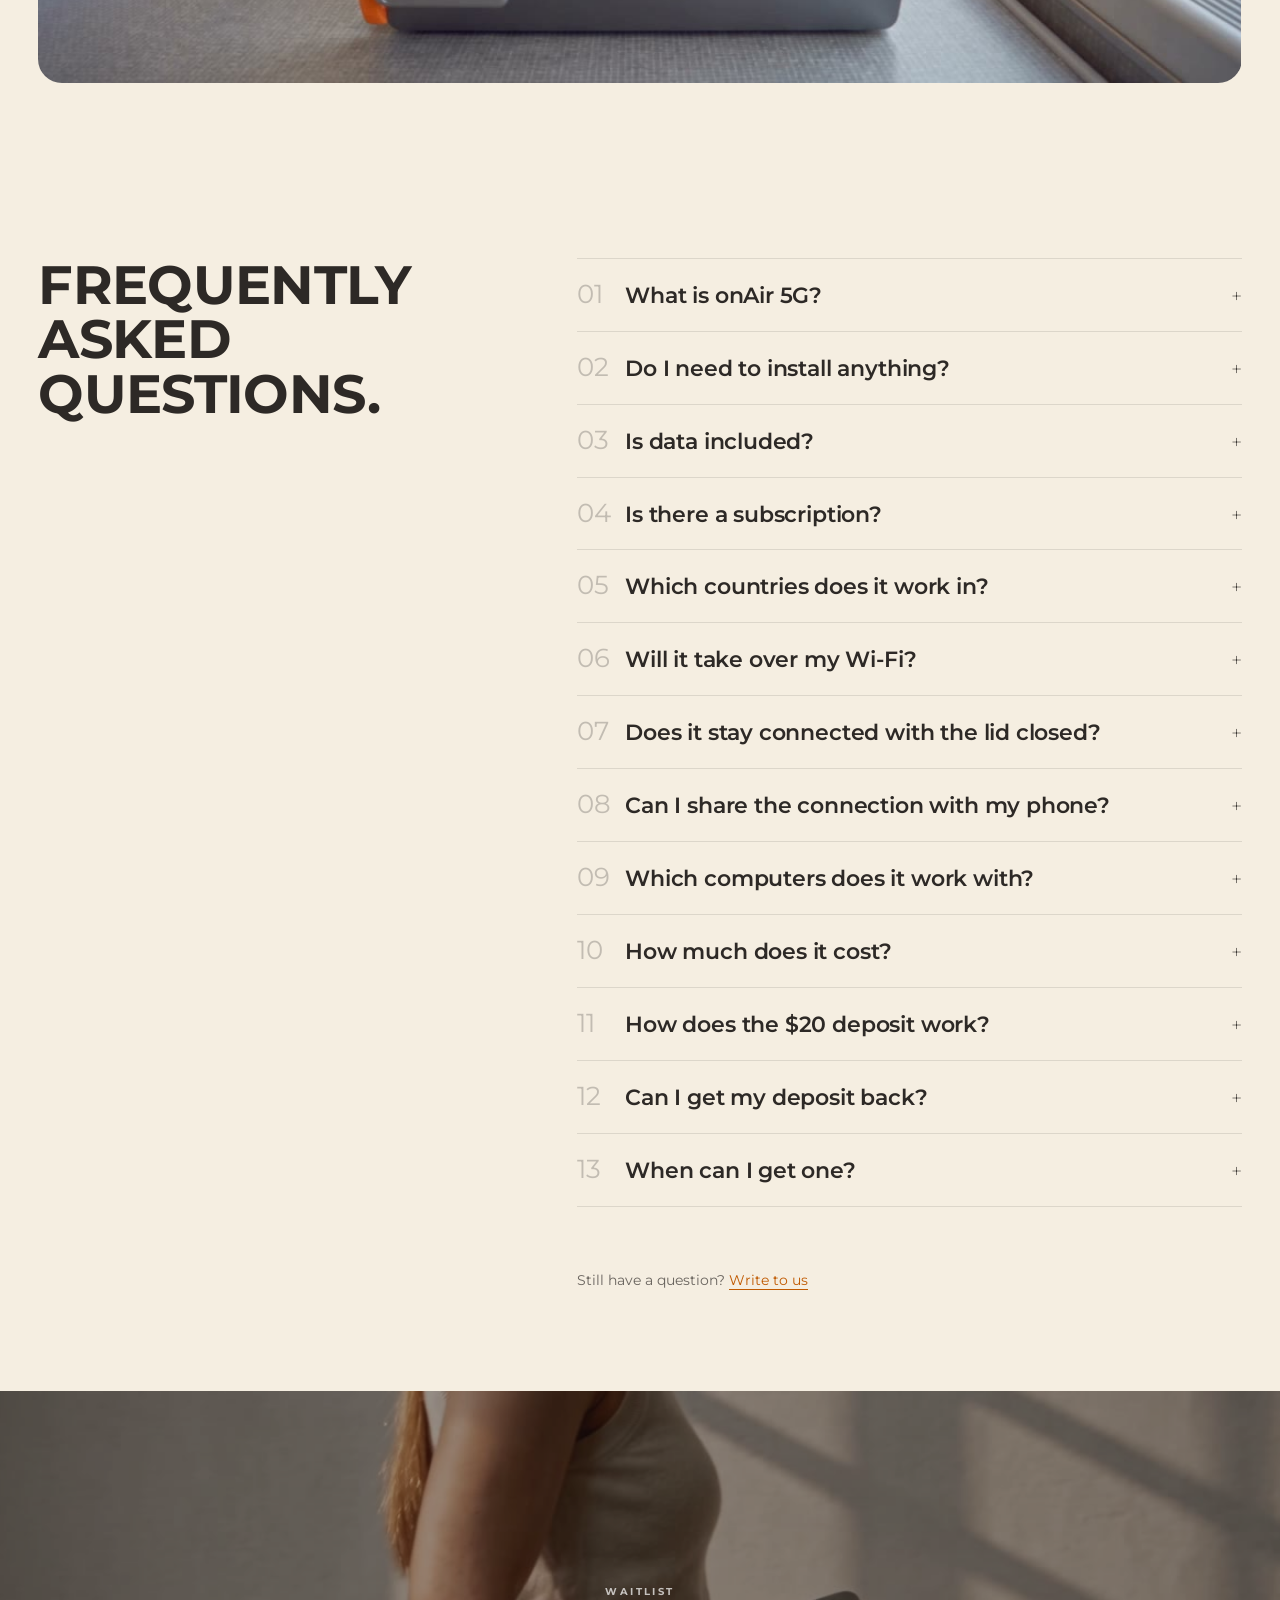
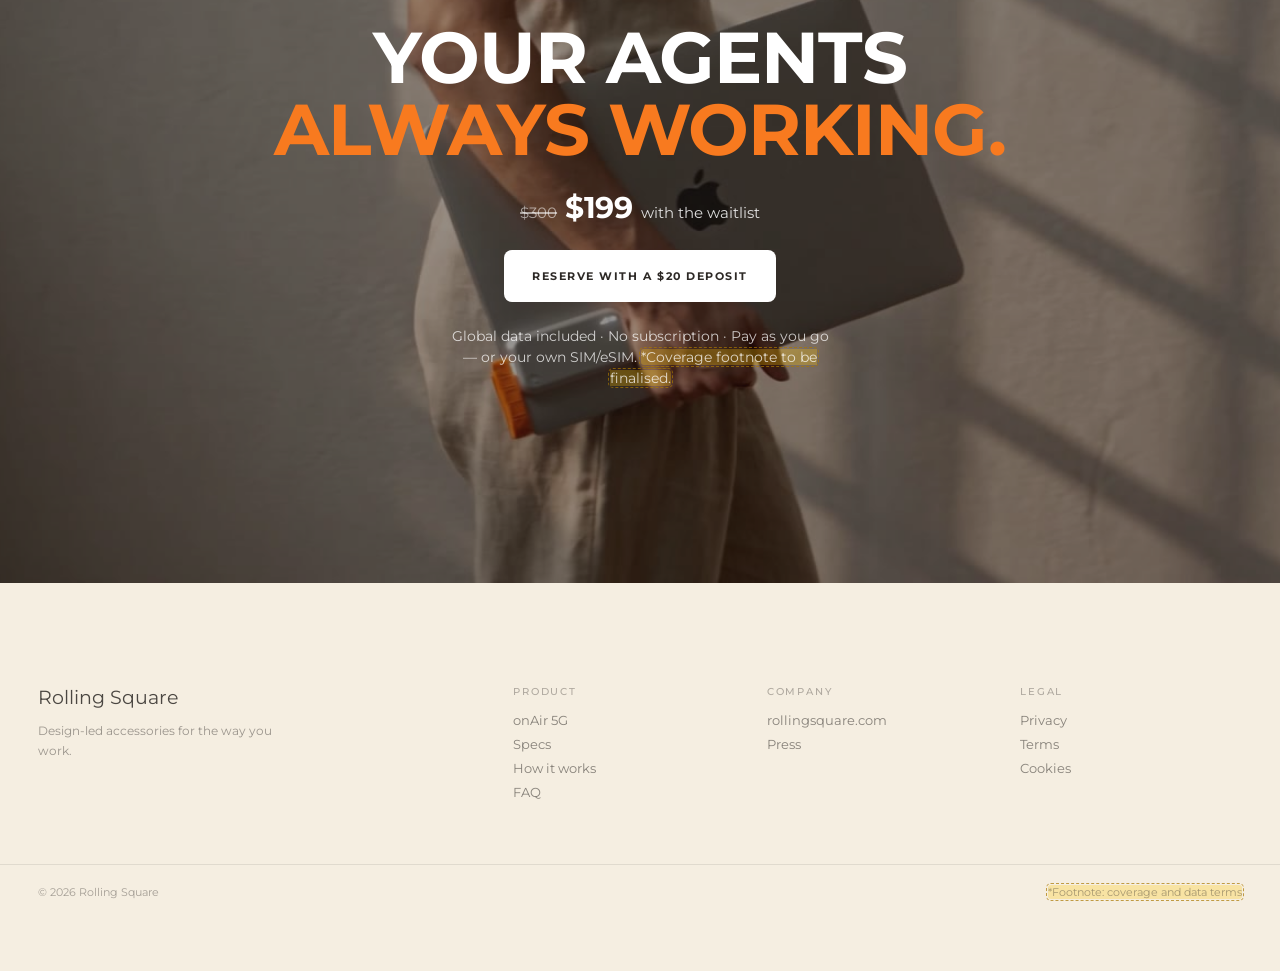
==== commit d1cf5273: "Phone/SMS moved to post-signup step 2 Co-Authored-By: Claude Fable 5 <noreply@anthropic.com>" ====
--- a/index.html
+++ b/index.html
@@ -9,7 +9,7 @@
   <link rel="preconnect" href="https://fonts.googleapis.com">
   <link rel="preconnect" href="https://fonts.gstatic.com" crossorigin>
   <link rel="stylesheet" href="https://fonts.googleapis.com/css2?family=Montserrat:wght@400;500;600;700;800&display=swap">
-  <link rel="stylesheet" href="styles.css?v=20261117s">
+  <link rel="stylesheet" href="styles.css?v=20261117t">
 </head>
 <body>
 
@@ -58,6 +58,12 @@
         <div class="wl-step2" hidden>
           <p class="wl-ok"><i class="dot"></i>You're on the list.</p>
           <a class="pill pill-cyan wl-pay" href="#" data-deposit-link>Pay the $20 deposit</a>
+            <form class="wl-sms" data-sms-form novalidate>
+              <label class="sr-only">Phone for SMS updates (optional)</label>
+              <input class="wl-input" type="tel" name="phone" placeholder="Phone — optional, SMS updates" autocomplete="tel">
+              <button class="pill pill-ghost wl-sms-add" type="submit">Add</button>
+            </form>
+            <p class="wl-sms-ok" hidden>✓ You'll also get SMS updates.</p>
         </div>
       </div>
       <p class="hero-price"><s>$300</s> <strong>$199</strong> for waitlist members · $20 deposit</p>
@@ -107,11 +113,9 @@
         </div>
         <!-- Waitlist form (step 1: email · step 2: $20 deposit). Logic and endpoints in main.js → ONAIR_CONFIG -->
         <div class="wl" data-waitlist data-source="product-hero">
-          <form class="wl-form stacked" novalidate>
+          <form class="wl-form" novalidate>
             <label class="sr-only" for="wl-email-top">Email</label>
             <input id="wl-email-top" class="wl-input" type="email" name="email" placeholder="Your email" autocomplete="email" required>
-            <label class="sr-only" for="wl-phone-top">Phone (optional)</label>
-            <input id="wl-phone-top" class="wl-input" type="tel" name="phone" placeholder="Phone — optional, for SMS updates" autocomplete="tel">
             <button class="pill pill-cyan wl-submit" type="submit">Join the waitlist</button>
           </form>
           <p class="wl-error" role="alert" hidden></p>
@@ -119,6 +123,12 @@
             <p class="wl-ok"><i class="dot"></i>You're on the list.</p>
             <p class="wl-step2-copy">Lock in <strong>$199</strong> with a <strong>$20 deposit</strong>. It counts toward the price.</p>
             <a class="pill pill-cyan wl-pay" href="#" data-deposit-link>Pay the $20 deposit</a>
+            <form class="wl-sms" data-sms-form novalidate>
+              <label class="sr-only">Phone for SMS updates (optional)</label>
+              <input class="wl-input" type="tel" name="phone" placeholder="Phone — optional, SMS updates" autocomplete="tel">
+              <button class="pill pill-ghost wl-sms-add" type="submit">Add</button>
+            </form>
+            <p class="wl-sms-ok" hidden>✓ You'll also get SMS updates.</p>
           </div>
           <p class="wl-legal">Free to join. Save $101 vs the $300 retail price. <a class="text-link" href="#waitlist">How the deposit works</a></p>
         </div>
@@ -390,8 +400,6 @@
         <form class="wl-form stacked" novalidate>
           <label class="sr-only" for="wl-email-main">Email</label>
           <input id="wl-email-main" class="wl-input" type="email" name="email" placeholder="Your email" autocomplete="email" required>
-            <label class="sr-only" for="wl-phone-main">Phone (optional)</label>
-            <input id="wl-phone-main" class="wl-input" type="tel" name="phone" placeholder="Phone — optional, for SMS updates" autocomplete="tel">
           <button class="pill pill-cyan wl-submit" type="submit">Join the waitlist</button>
         </form>
         <p class="wl-error" role="alert" hidden></p>
@@ -399,6 +407,12 @@
           <p class="wl-ok"><i class="dot"></i>You're on the list.</p>
           <p class="wl-step2-copy">Last step: pay the <strong>$20 deposit</strong> to lock in <strong>$199</strong>.</p>
           <a class="pill pill-cyan wl-pay" href="#" data-deposit-link>Pay the $20 deposit</a>
+            <form class="wl-sms" data-sms-form novalidate>
+              <label class="sr-only">Phone for SMS updates (optional)</label>
+              <input class="wl-input" type="tel" name="phone" placeholder="Phone — optional, SMS updates" autocomplete="tel">
+              <button class="pill pill-ghost wl-sms-add" type="submit">Add</button>
+            </form>
+            <p class="wl-sms-ok" hidden>✓ You'll also get SMS updates.</p>
           <p class="wl-later">Not now? We'll email you the deposit link.</p>
         </div>
         <div class="wl-paid" hidden>
@@ -549,6 +563,6 @@
   <a class="pill pill-cyan" href="#waitlist" tabindex="-1">Reserve for $20</a>
 </div>
 
-<script src="main.js?v=20261117s"></script>
+<script src="main.js?v=20261117t"></script>
 </body>
 </html>
--- a/styles.css
+++ b/styles.css
@@ -319,6 +319,13 @@
 .wl-ok { display: inline-flex; align-items: center; gap: 8px; font-size: 14px; font-weight: 500; }
 .wl-step2-copy { font-size: 14px; line-height: 1.55; color: rgba(45,41,38,.75); }
 .wl-pay { width: 100%; }
+.wl-sms { display: flex; gap: 8px; width: 100%; margin-top: 4px; }
+.wl-sms .wl-input { min-height: 46px; font-size: 13px; }
+.wl-sms .wl-sms-add { min-height: 46px; padding: 0 20px; }
+.wl-hero .wl-sms .wl-input { background: rgba(255,255,255,.94); border-color: transparent; }
+.wl-hero .wl-sms .wl-sms-add { border-color: rgba(255,255,255,.6); color: #fff; }
+.wl-sms-ok { font-size: 13px; color: #1F7A43; }
+.wl-hero .wl-sms-ok { color: #9FE8BC; }
 .wl-later { font-size: 12px; color: rgba(45,41,38,.55); }
 .wl-legal { margin-top: 12px; font-size: 11px; line-height: 1.6; color: rgba(45,41,38,.55); }
 
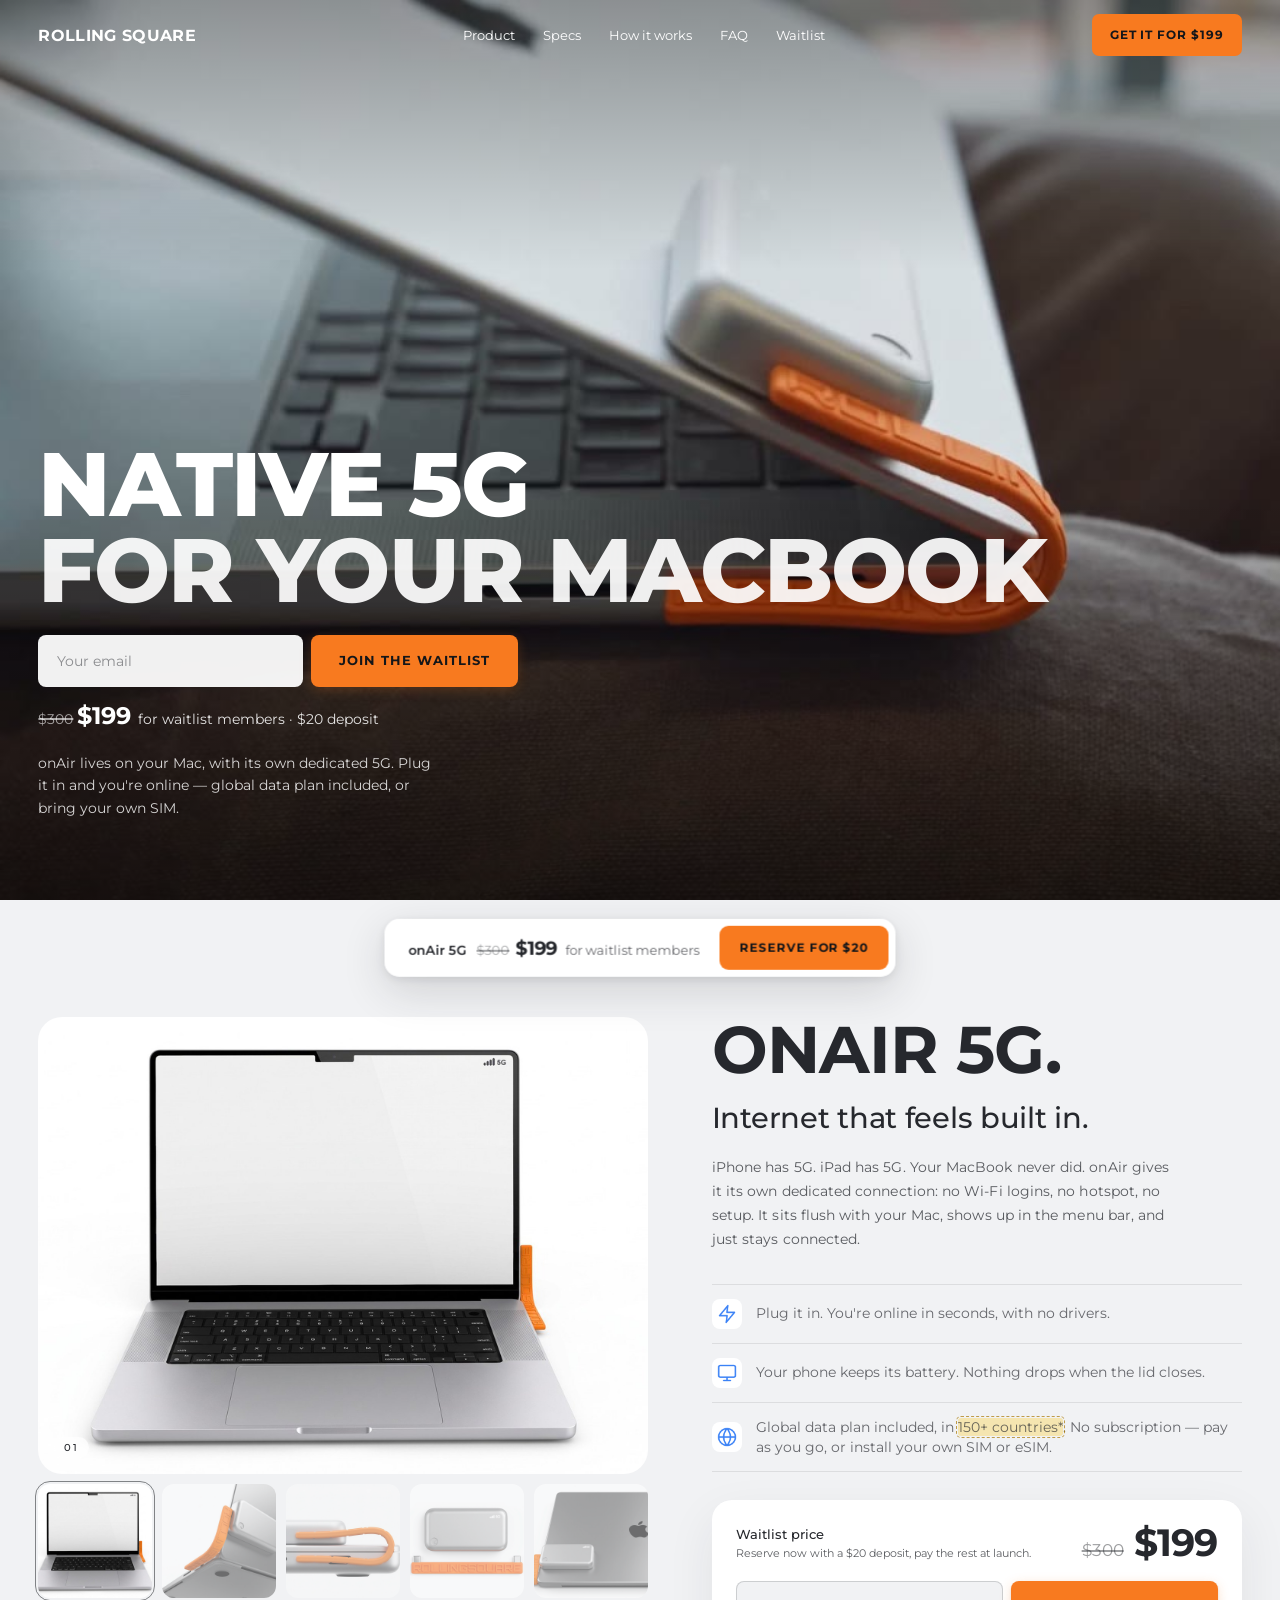
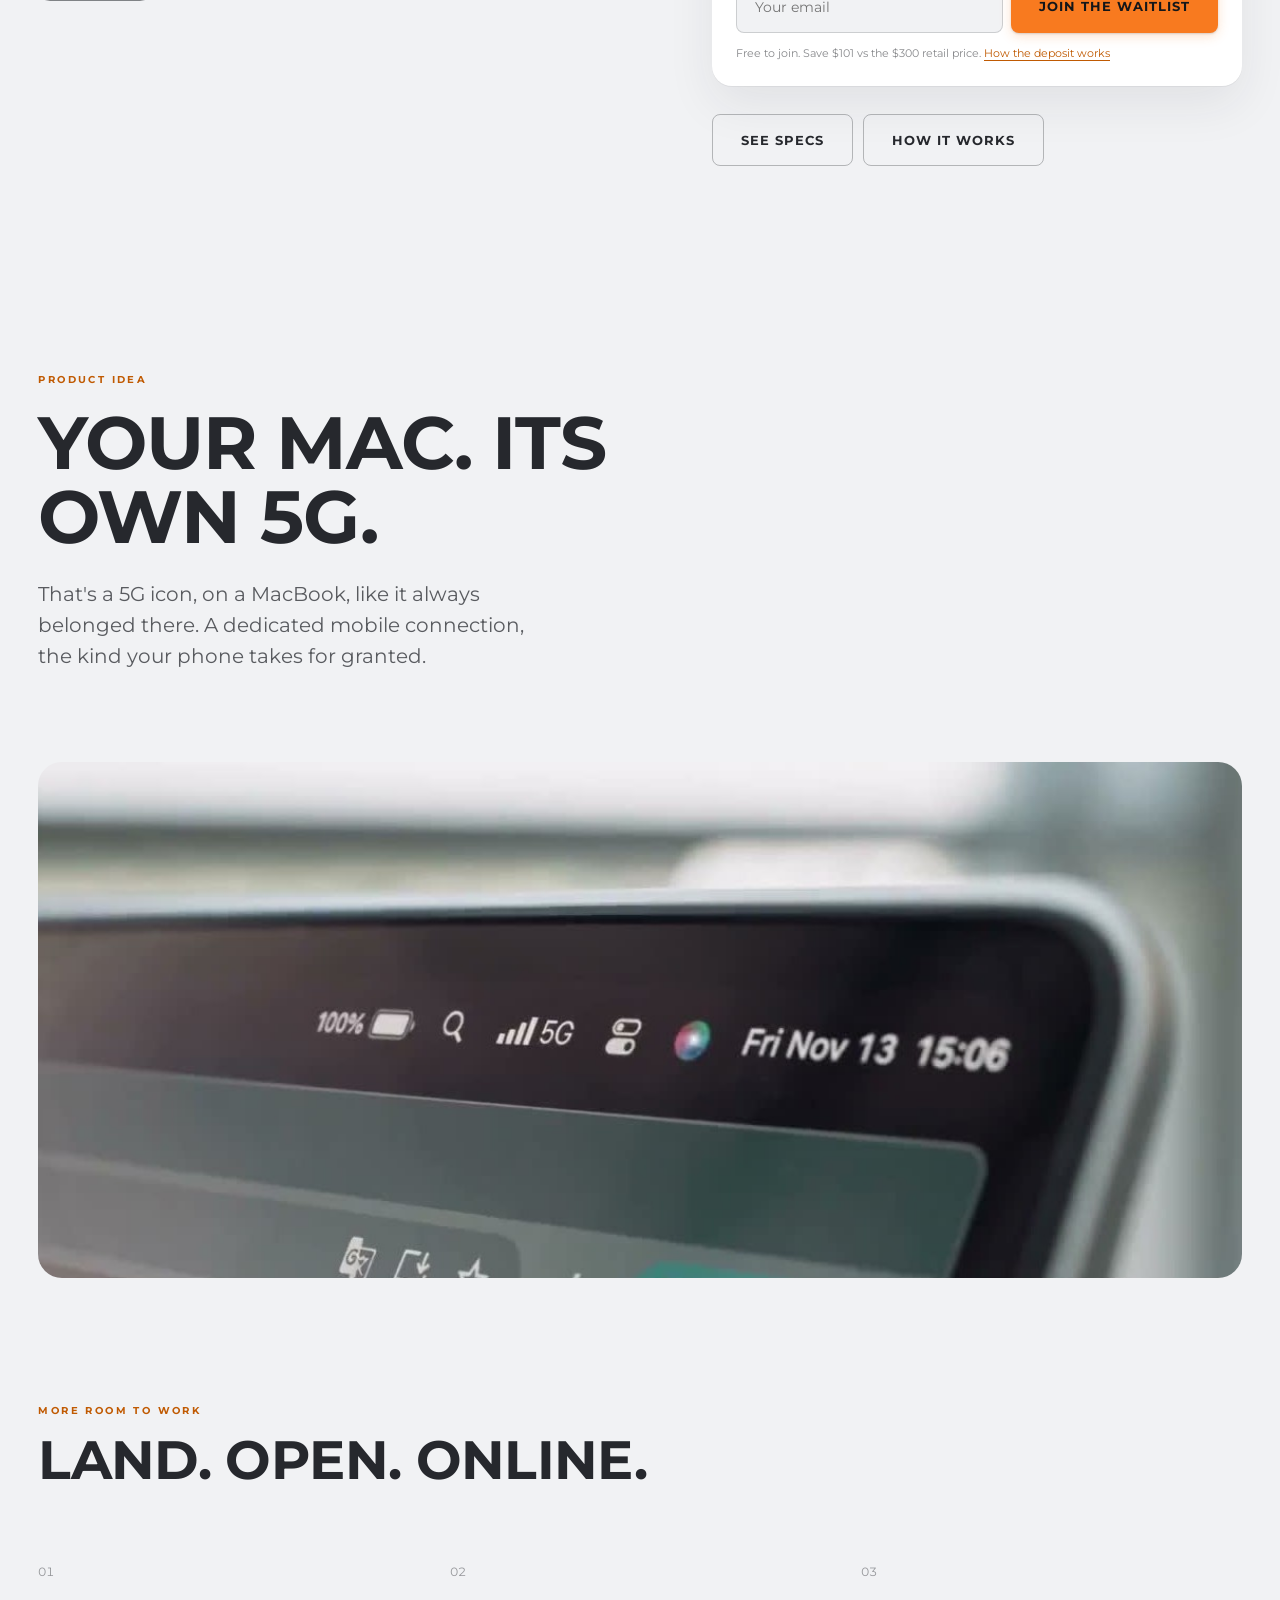
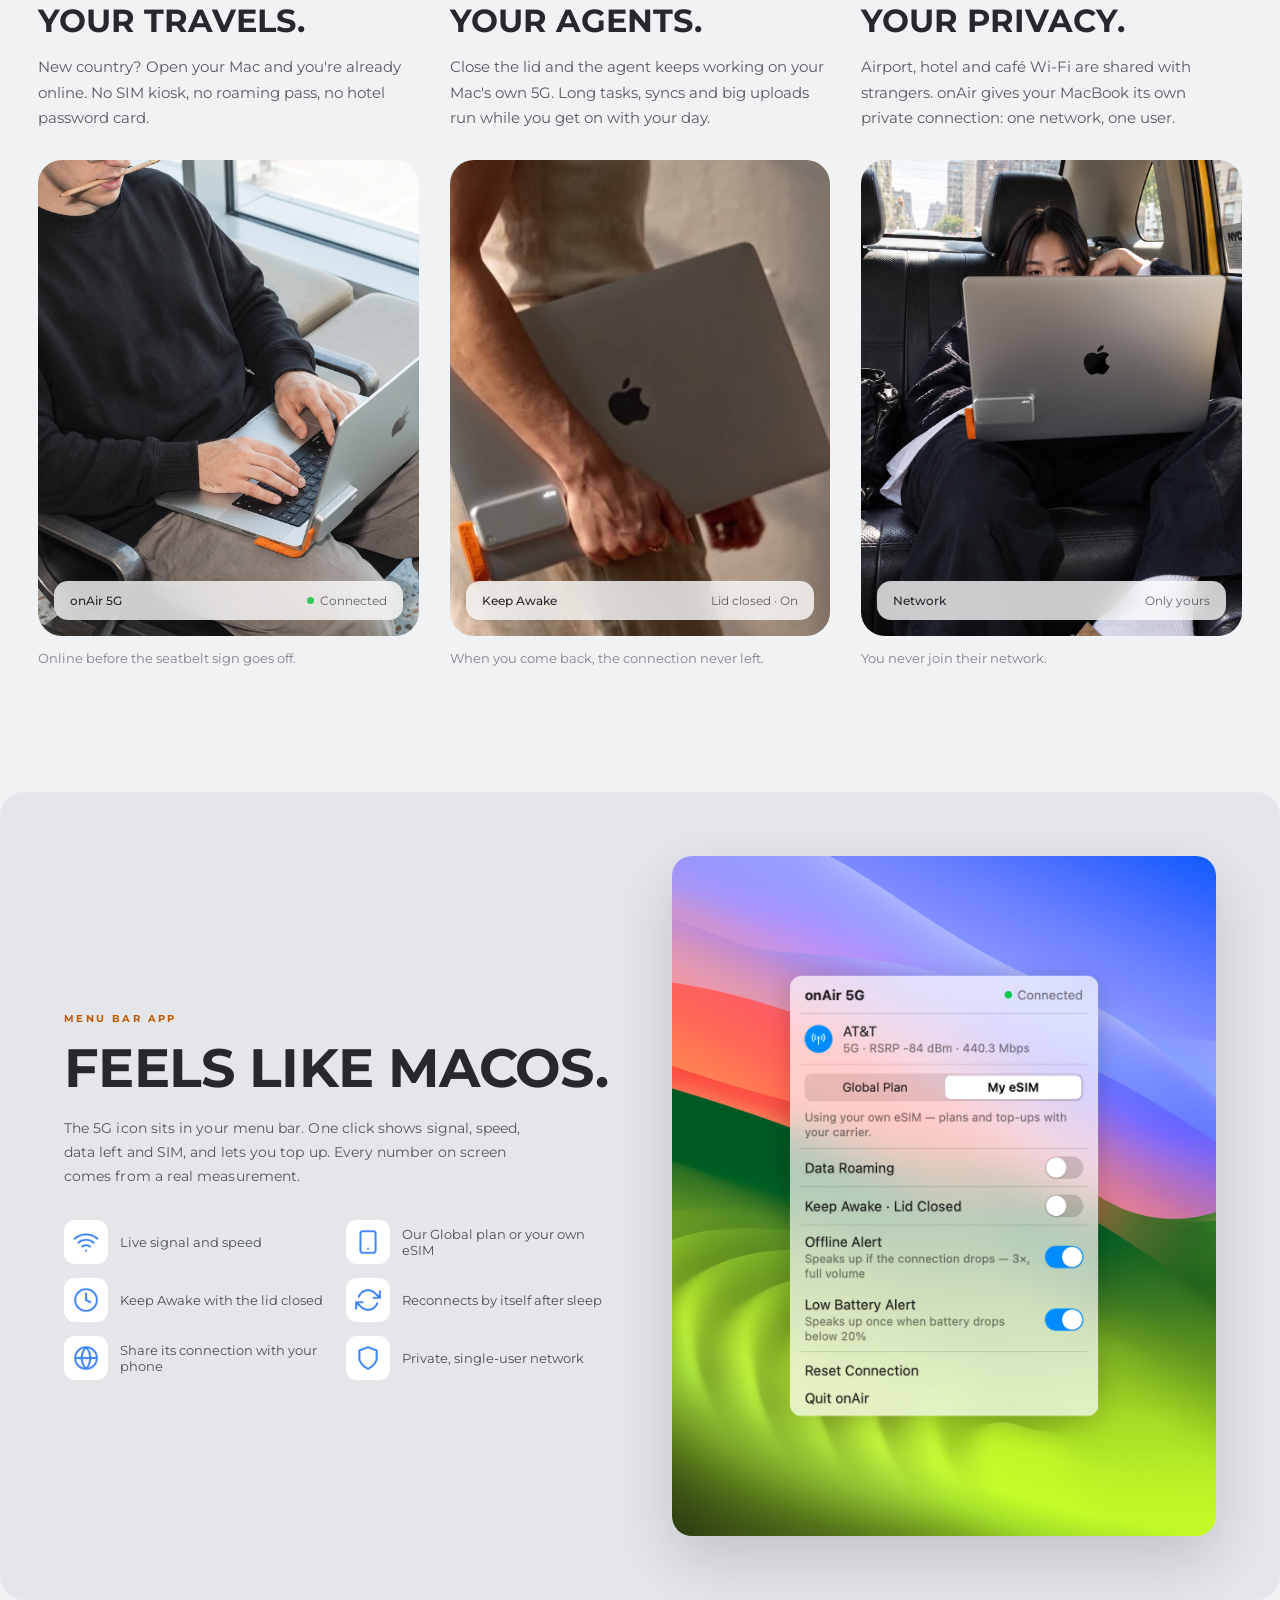
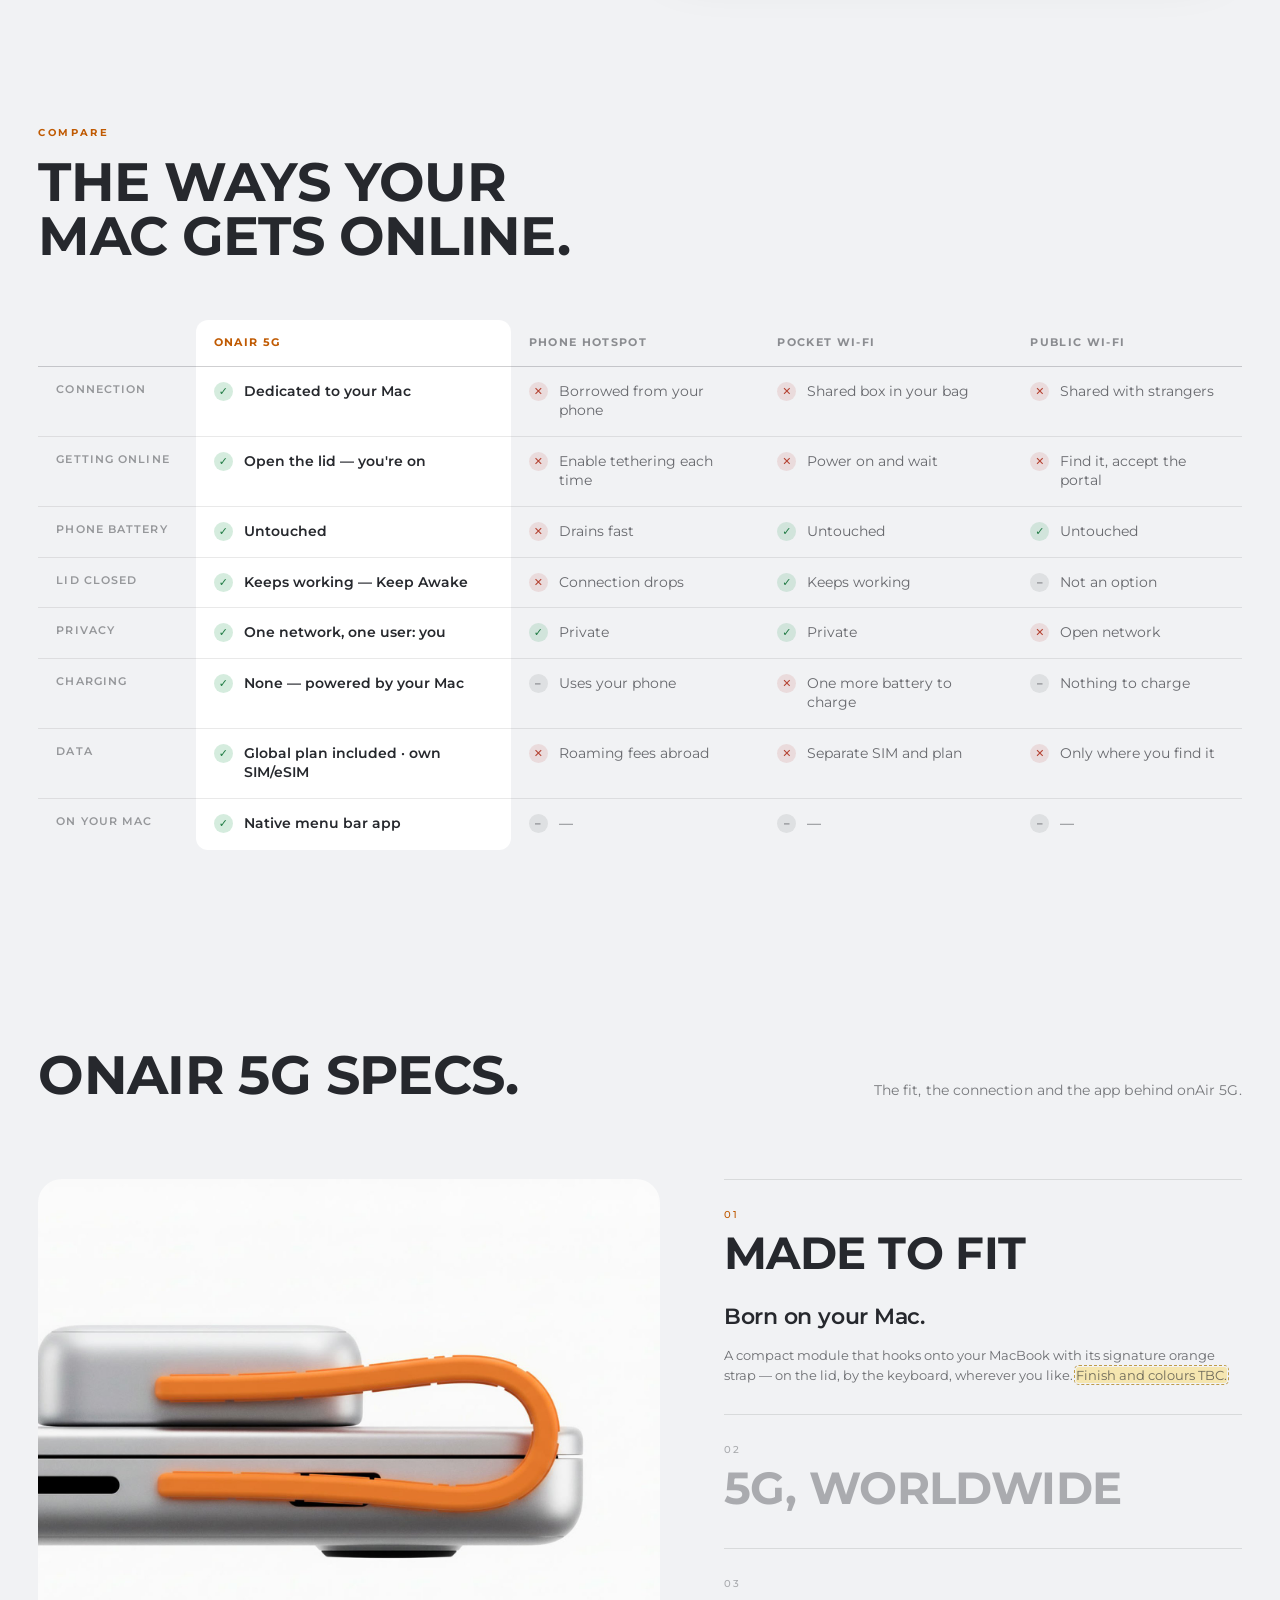
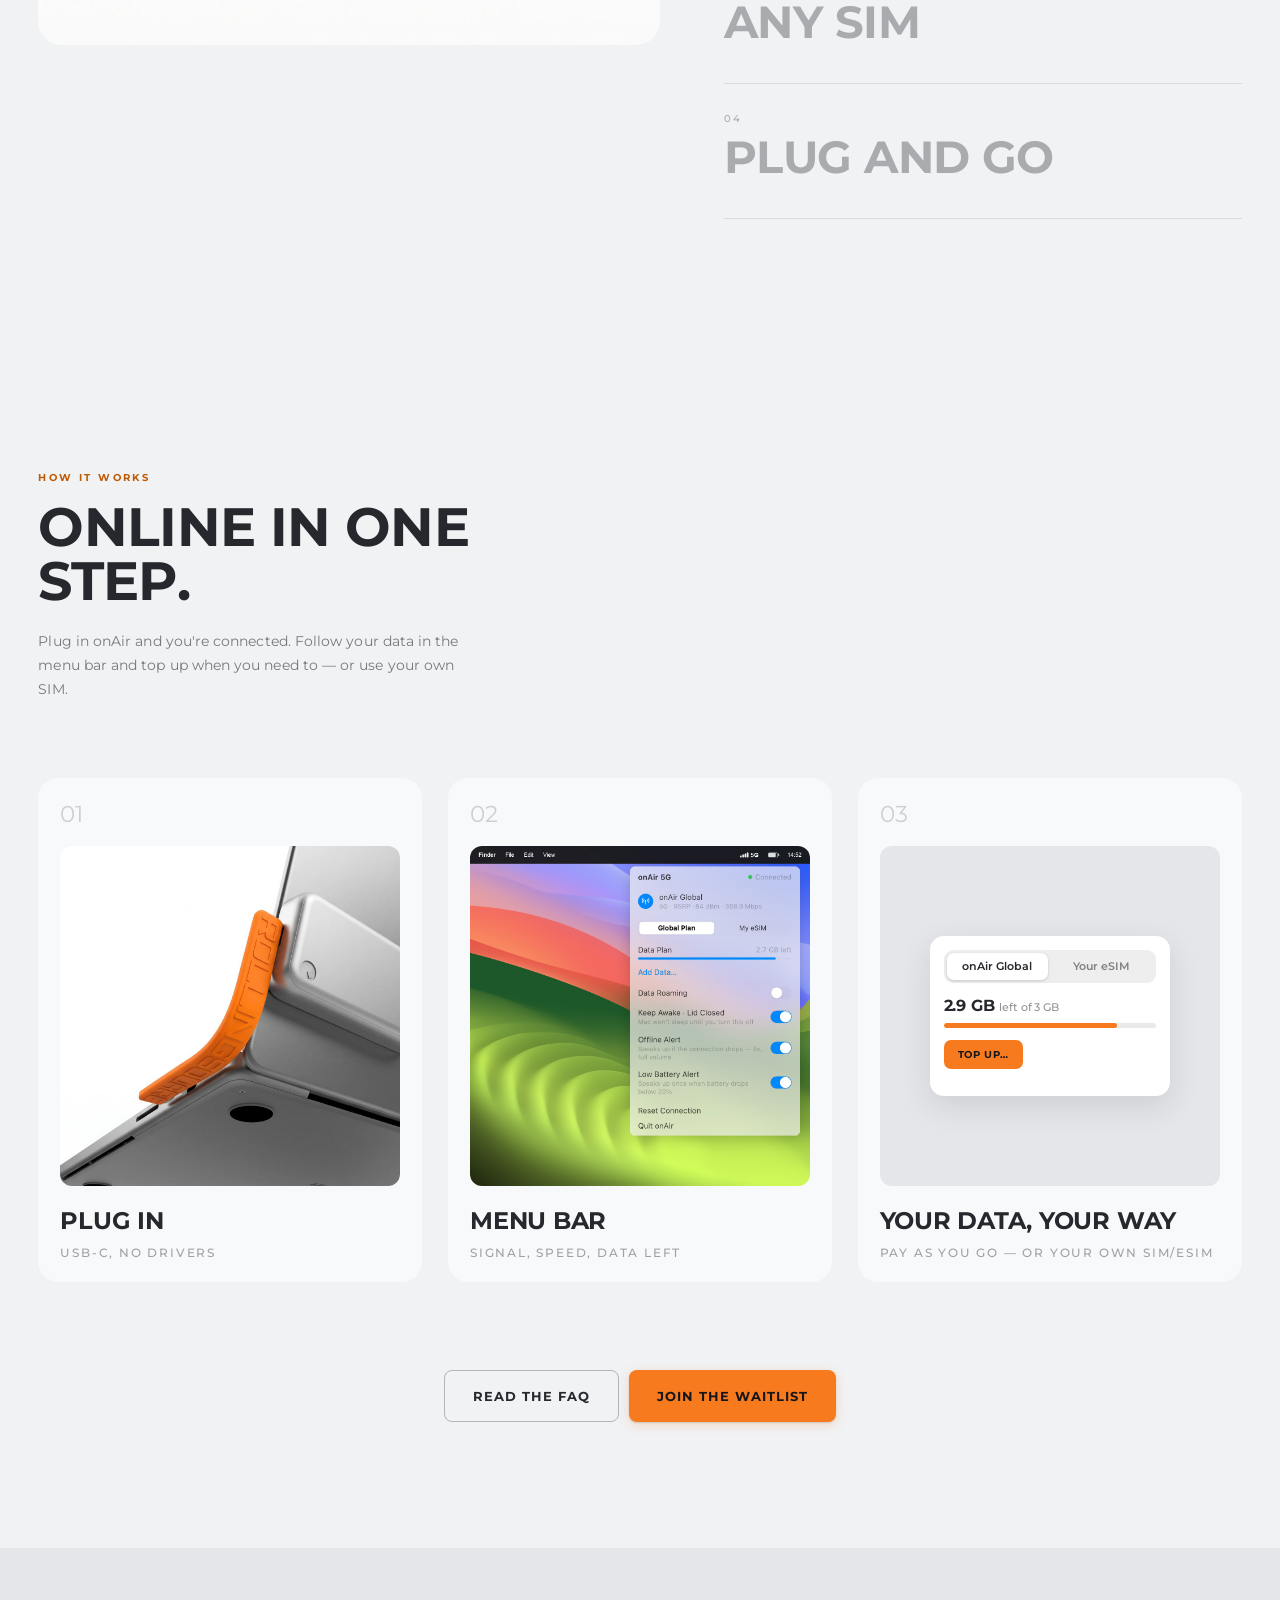
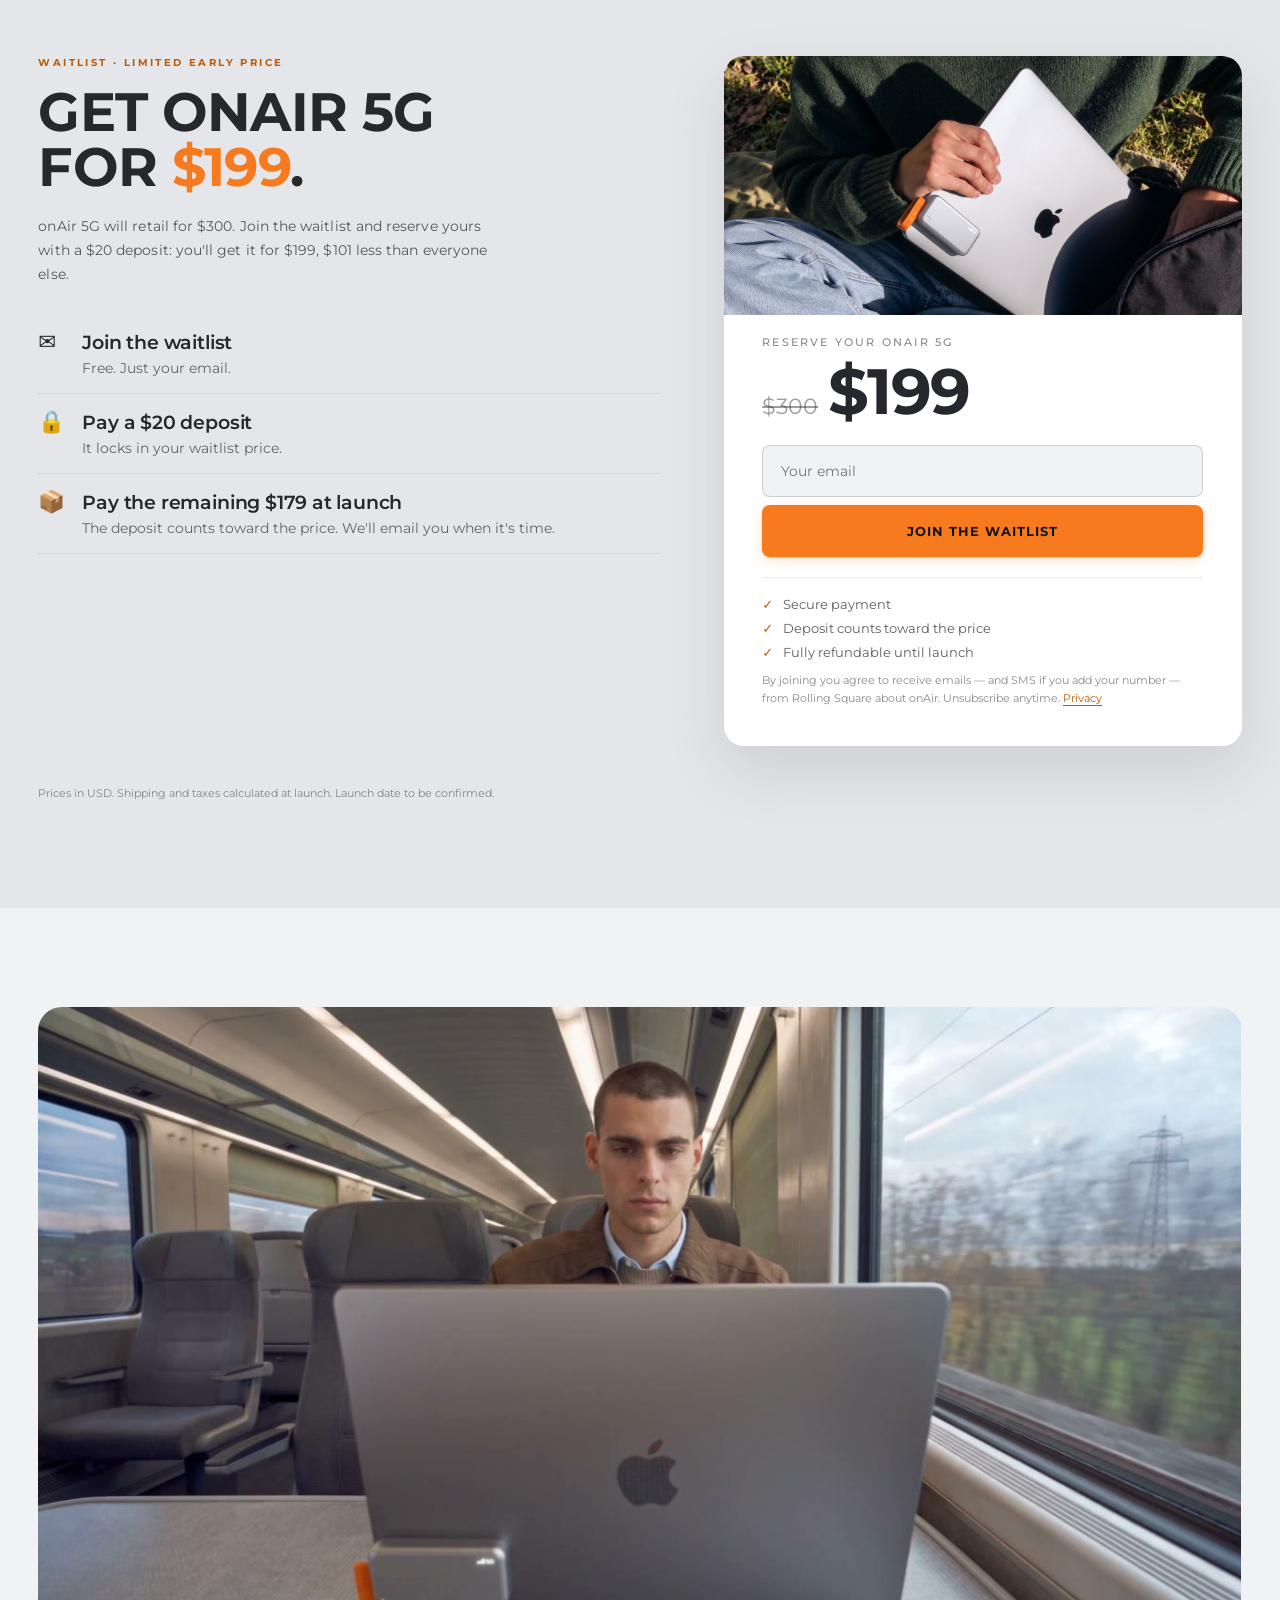
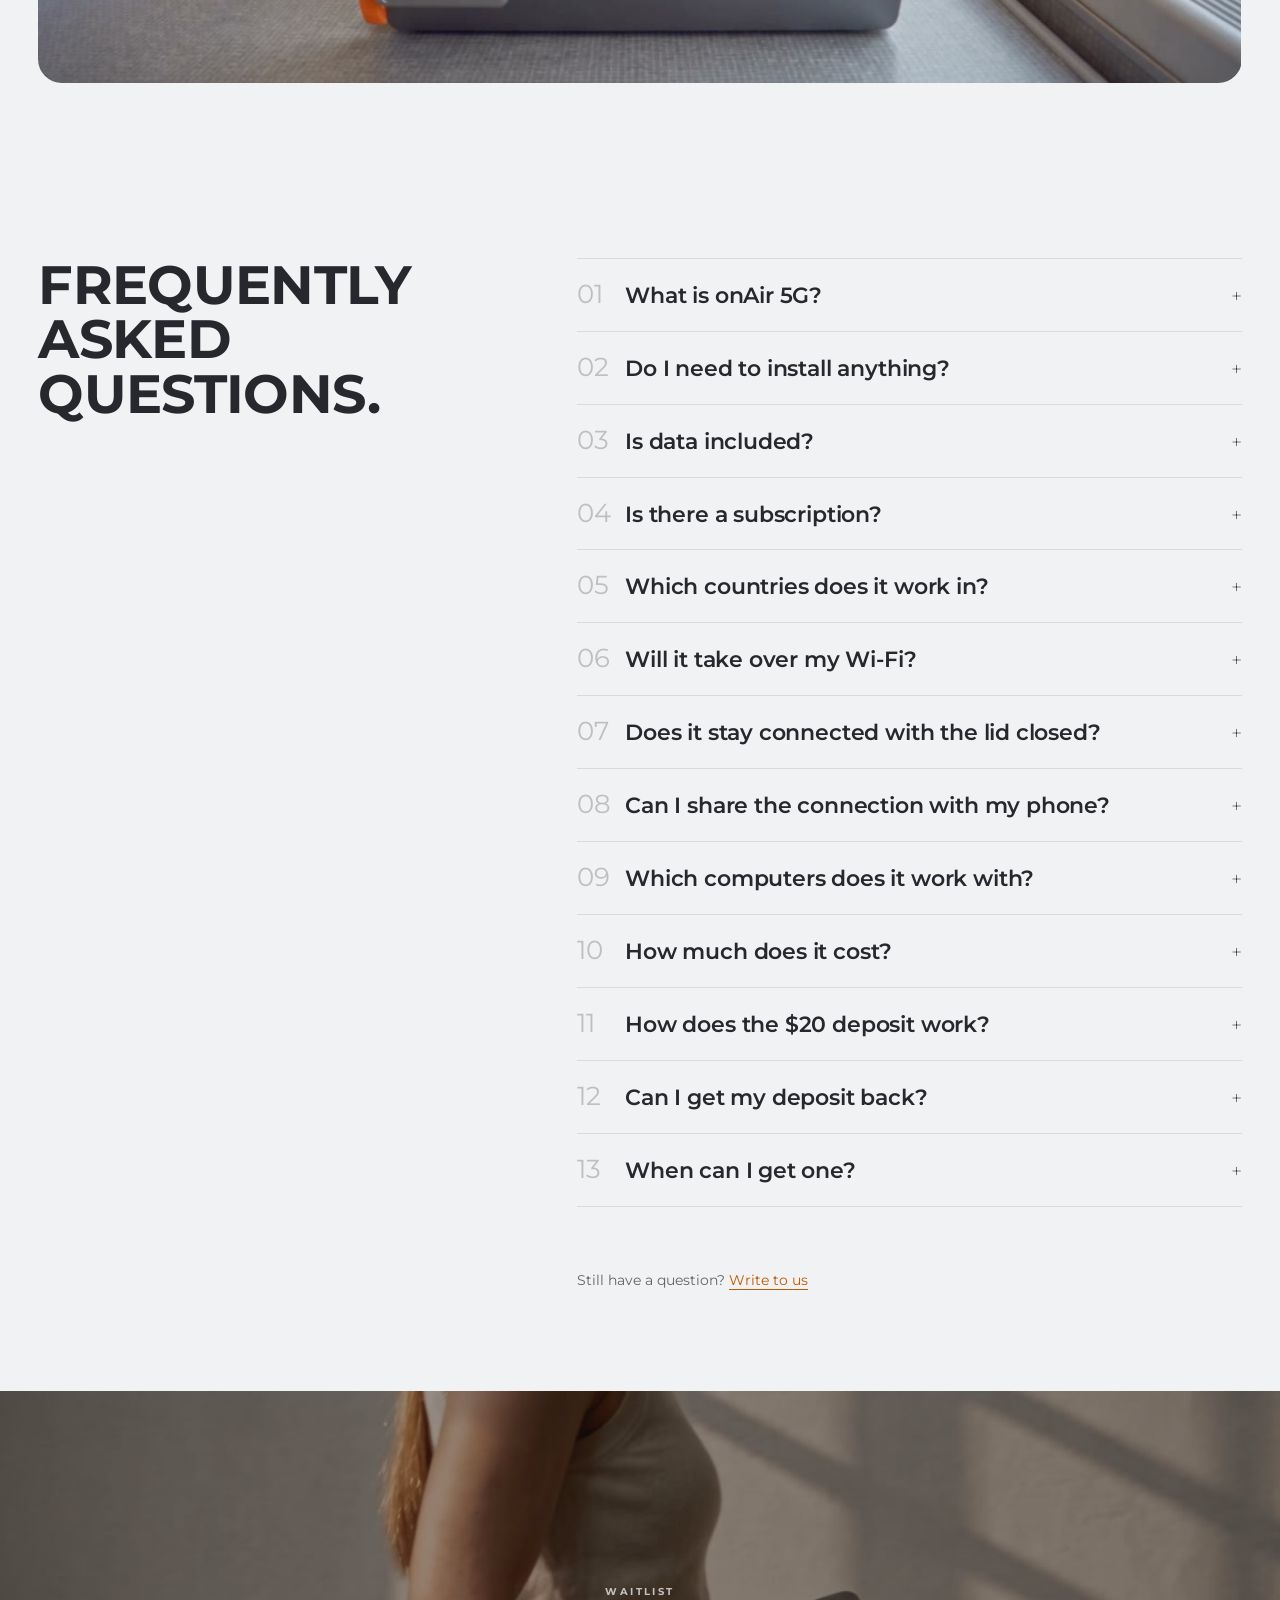
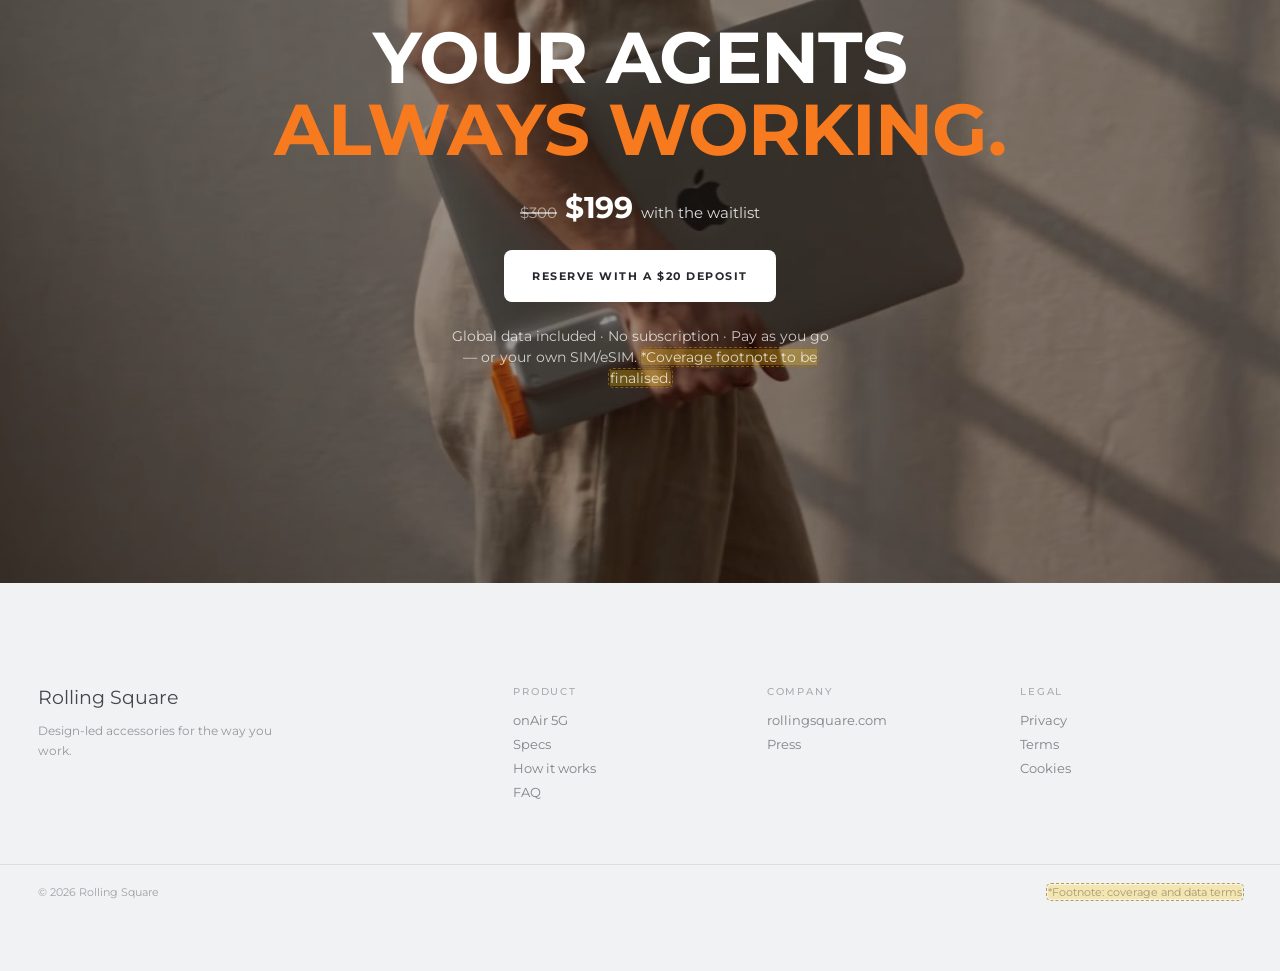
==== commit f987594f: "Palette: cool grays replace warm beige (orange accent unchanged) Co-Authored-By: Claude Fable 5 <nor" ====
--- a/index.html
+++ b/index.html
@@ -9,7 +9,7 @@
   <link rel="preconnect" href="https://fonts.googleapis.com">
   <link rel="preconnect" href="https://fonts.gstatic.com" crossorigin>
   <link rel="stylesheet" href="https://fonts.googleapis.com/css2?family=Montserrat:wght@400;500;600;700;800&display=swap">
-  <link rel="stylesheet" href="styles.css?v=20261117t">
+  <link rel="stylesheet" href="styles.css?v=20261117u">
 </head>
 <body>
 
@@ -563,6 +563,6 @@
   <a class="pill pill-cyan" href="#waitlist" tabindex="-1">Reserve for $20</a>
 </div>
 
-<script src="main.js?v=20261117t"></script>
+<script src="main.js?v=20261117u"></script>
 </body>
 </html>
--- a/styles.css
+++ b/styles.css
@@ -1,5 +1,5 @@
 /* onAir 5G landing · visual system mirrored from natura.inc/interface
-   Colours: panna #F5EEE1 · antracite #2D2926 · azzurro #2AAFCC · grigio morbido #8B8680
+   Colours: panna #F1F2F4 · antracite #26282D · azzurro #2AAFCC · grigio morbido #868B93
    Type: Restora (display serif) + ATC Arquette (light sans), loaded from fonts installed on this Mac.
    Before publishing, host licensed webfont files (woff2) and swap the local() sources. */
 
@@ -8,8 +8,8 @@
    index.html. (Natura's Restora/ATC Arquette removed.) */
 
 :root {
-  --panna: #F5EEE1;
-  --antracite: #2D2926;
+  --panna: #F1F2F4;
+  --antracite: #26282D;
   /* Rolling Square base, onAir accent: the product's strap orange (#F87A1F,
      sampled from the renders) is the single accent — buttons, highlights,
      eyebrows. Secondary CTAs are quiet outlines. Premium: one color, used
@@ -21,7 +21,7 @@
   --azzurro-text: var(--arancio-text);
   --verde: var(--arancio);
   --verde-hover: var(--arancio-hover);
-  --grigio: #8B8680;
+  --grigio: #868B93;
   --gutter: clamp(18px, 3vw, 56px);
   /* Radius scale — one language everywhere: buttons/inputs 8-10, chips 12,
      cards 20, media 24. No more 999-pill next to squared buttons. */
@@ -47,7 +47,7 @@
 
 /* ---------- draft markers ---------- */
 .draft-banner { position: fixed; bottom: 14px; left: 50%; transform: translateX(-50%); z-index: 150; background: var(--antracite); color: var(--panna); font-size: 11px; letter-spacing: .02em; padding: 8px 16px; border-radius: 999px; box-shadow: 0 6px 24px rgba(0,0,0,.18); white-space: nowrap; }
-.draft-banner kbd { font-family: inherit; border: 1px solid rgba(245,238,225,.4); border-radius: 4px; padding: 0 4px; }
+.draft-banner kbd { font-family: inherit; border: 1px solid rgba(241,242,244,.4); border-radius: 4px; padding: 0 4px; }
 .todo { background: rgba(255, 196, 0, .28); outline: 1px dashed rgba(170, 120, 0, .7); outline-offset: 1px; border-radius: 3px; }
 body.hide-todo .todo { background: none; outline: none; }
 body.hide-todo .draft-banner { display: none; }
@@ -61,9 +61,9 @@
 .eyebrow { font-size: 10px; font-weight: 700; text-transform: uppercase; letter-spacing: .24em; color: var(--arancio-text); }
 .eyebrow.light { color: rgba(255,255,255,.7); }
 .lede { margin-top: 20px; max-width: 26ch; font-family: var(--sans); font-weight: 500; font-size: clamp(1.2rem, 2.4vw, 1.8rem); line-height: 1.18; letter-spacing: -.01em; }
-.body { margin-top: 20px; max-width: 52ch; font-size: 14px; line-height: 1.72; letter-spacing: .005em; color: rgba(45,41,38,.75); }
-.muted { color: rgba(45,41,38,.6); }
-.caption { margin-top: 14px; font-size: 13px; color: rgba(45,41,38,.55); }
+.body { margin-top: 20px; max-width: 52ch; font-size: 14px; line-height: 1.72; letter-spacing: .005em; color: rgba(38,40,45,.75); }
+.muted { color: rgba(38,40,45,.6); }
+.caption { margin-top: 14px; font-size: 13px; color: rgba(38,40,45,.55); }
 
 /* ---------- pills / buttons ---------- */
 /* Rolling Square CTA style: 5px radius, Montserrat 700 uppercase, white text.
@@ -72,10 +72,10 @@
 .pill { display: inline-flex; align-items: center; justify-content: center; min-height: 52px; padding: 0 28px; border-radius: var(--r-btn); font-size: 12.5px; font-weight: 700; text-transform: uppercase; letter-spacing: .08em; transition: background .3s var(--ease), color .3s var(--ease), transform .3s var(--ease), border-color .3s var(--ease), box-shadow .3s var(--ease); }
 .pill:hover { transform: translateY(-1px); }
 .pill:focus-visible { outline: 2px solid var(--arancio-text); outline-offset: 2px; }
-.pill-cyan  { background: var(--arancio); color: #1A1511; box-shadow: 0 1px 2px rgba(45,41,38,.16), 0 3px 12px rgba(248,122,31,.22); }
+.pill-cyan  { background: var(--arancio); color: #141619; box-shadow: 0 1px 2px rgba(38,40,45,.16), 0 3px 12px rgba(248,122,31,.22); }
 .pill-cyan:hover { background: var(--arancio-hover); }
-.pill-ghost { background: transparent; color: var(--antracite); border: 1.5px solid rgba(45,41,38,.3); }
-.pill-ghost:hover { border-color: var(--antracite); background: rgba(45,41,38,.05); }
+.pill-ghost { background: transparent; color: var(--antracite); border: 1.5px solid rgba(38,40,45,.3); }
+.pill-ghost:hover { border-color: var(--antracite); background: rgba(38,40,45,.05); }
 .pill-white { background: #fff; color: var(--antracite); font-size: 11px; letter-spacing: .14em; }
 .cta-row { display: flex; flex-wrap: wrap; gap: 10px; margin-top: 28px; }
 .cta-row.center { justify-content: center; margin-top: clamp(48px, 7vw, 88px); }
@@ -83,7 +83,7 @@
 
 /* ---------- nav ---------- */
 .nav { position: fixed; inset: 0 0 auto 0; z-index: 90; display: flex; align-items: center; justify-content: space-between; gap: 24px; padding: 14px var(--gutter); transition: background .5s var(--ease), color .5s var(--ease), backdrop-filter .5s; color: #fff; }
-.nav.is-solid { background: rgba(245,238,225,.82); backdrop-filter: blur(14px); -webkit-backdrop-filter: blur(14px); color: var(--antracite); }
+.nav.is-solid { background: rgba(241,242,244,.82); backdrop-filter: blur(14px); -webkit-backdrop-filter: blur(14px); color: var(--antracite); }
 .nav-brand { font-family: var(--serif); font-weight: 700; text-transform: uppercase; font-size: 16px; letter-spacing: .02em; }
 .nav-links { display: flex; gap: 4px; }
 .nav-links a { font-size: 12.5px; padding: 6px 12px; border-radius: 999px; transition: background .3s; }
@@ -108,31 +108,31 @@
 /* ---------- 2. product hero ---------- */
 .product-hero { padding-top: clamp(104px, 13svh, 152px); padding-bottom: clamp(64px, 9svh, 118px); }
 .product-grid { display: grid; grid-template-columns: 1.15fr 1fr; gap: clamp(32px, 5vw, 96px); align-items: start; }
-.gallery-main { position: relative; aspect-ratio: 4 / 3; border-radius: var(--r-media); overflow: hidden; background: #e9e1d2; }
+.gallery-main { position: relative; aspect-ratio: 4 / 3; border-radius: var(--r-media); overflow: hidden; background: #E1E3E7; }
 .gallery-main img { width: 100%; height: 100%; object-fit: cover; transition: opacity .4s var(--ease); }
 .gallery-index { position: absolute; left: 16px; bottom: 16px; background: rgba(255,255,255,.72); border-radius: 999px; padding: 4px 10px; font-size: 10px; font-weight: 500; letter-spacing: .18em; }
 .gallery-thumbs { display: grid; grid-template-columns: repeat(5, 1fr); gap: 10px; margin-top: 10px; }
 .gallery-thumbs button { border: 0; padding: 0; background: none; cursor: pointer; aspect-ratio: 1; border-radius: var(--r-chip); overflow: hidden; opacity: .55; transition: opacity .3s; outline: 1px solid transparent; }
 .gallery-thumbs button.is-active, .gallery-thumbs button:hover { opacity: 1; }
-.gallery-thumbs button.is-active { outline: 1.5px solid rgba(45,41,38,.55); outline-offset: 2px; }
+.gallery-thumbs button.is-active { outline: 1.5px solid rgba(38,40,45,.55); outline-offset: 2px; }
 .gallery-thumbs img { width: 100%; height: 100%; object-fit: cover; }
 .product-copy { position: sticky; top: 96px; }
-.points { list-style: none; margin-top: 32px; border-top: 1px solid rgba(45,41,38,.1); }
-.points li { display: grid; grid-template-columns: 44px 1fr; align-items: baseline; padding: 14px 0; border-bottom: 1px solid rgba(45,41,38,.1); }
-.points .num { font-family: var(--serif); font-size: 1.12rem; color: rgba(45,41,38,.24); }
+.points { list-style: none; margin-top: 32px; border-top: 1px solid rgba(38,40,45,.1); }
+.points li { display: grid; grid-template-columns: 44px 1fr; align-items: baseline; padding: 14px 0; border-bottom: 1px solid rgba(38,40,45,.1); }
+.points .num { font-family: var(--serif); font-size: 1.12rem; color: rgba(38,40,45,.24); }
 .points li:has(.num.icon) { align-items: center; }
 .points .num.icon img { width: 30px; height: 30px; object-fit: contain; background: #fff; border-radius: 8px; padding: 5px; display: block; }
-.points p { font-size: 14px; line-height: 1.45; color: rgba(45,41,38,.68); }
+.points p { font-size: 14px; line-height: 1.45; color: rgba(38,40,45,.68); }
 .access-card { display: flex; justify-content: space-between; gap: 20px; align-items: center; margin-top: 28px; padding: 18px 20px; border-radius: var(--r-card); background: rgba(255,255,255,.55); }
 .access-title { font-size: 13px; font-weight: 500; }
-.access-sub { margin-top: 4px; font-size: 11px; color: rgba(45,41,38,.75); }
+.access-sub { margin-top: 4px; font-size: 11px; color: rgba(38,40,45,.75); }
 .access-right { text-align: right; }
 .access-big { font-weight: 700; font-size: 1.45rem; letter-spacing: -.01em; line-height: 1; white-space: nowrap; }
-.access-note { margin-top: 6px; max-width: 32ch; margin-left: auto; font-size: 11px; line-height: 1.55; color: rgba(45,41,38,.8); }
+.access-note { margin-top: 6px; max-width: 32ch; margin-left: auto; font-size: 11px; line-height: 1.55; color: rgba(38,40,45,.8); }
 
 /* ---------- 3. idea ---------- */
 .idea { padding-block: clamp(96px, 14svh, 196px) 0; }
-.idea-copy { margin-top: 24px; max-width: 38ch; font-size: clamp(1rem, 1.8vw, 1.24rem); line-height: 1.58; color: rgba(45,41,38,.75); }
+.idea-copy { margin-top: 24px; max-width: 38ch; font-size: clamp(1rem, 1.8vw, 1.24rem); line-height: 1.58; color: rgba(38,40,45,.75); }
 .wide-figure { margin: clamp(48px, 7vw, 96px) var(--gutter) 0; border-radius: var(--r-media); overflow: hidden; aspect-ratio: 21 / 9; }
 .wide-figure img { width: 100%; height: 100%; object-fit: cover; }
 
@@ -140,38 +140,38 @@
 .features { padding-block: clamp(96px, 14svh, 180px); }
 .features .display-m { margin-top: 16px; max-width: 17ch; }
 .feature-grid { display: grid; grid-template-columns: repeat(3, 1fr); gap: clamp(20px, 2.4vw, 40px); margin-top: clamp(48px, 6vw, 80px); }
-.feature-num { font-size: 12px; font-variant-numeric: tabular-nums; color: rgba(45,41,38,.45); }
+.feature-num { font-size: 12px; font-variant-numeric: tabular-nums; color: rgba(38,40,45,.45); }
 .feature .display-s { margin-top: 24px; }
-.feature-copy { margin-top: 16px; max-width: 42ch; min-height: 78px; font-size: 15px; line-height: 1.7; color: rgba(45,41,38,.75); }
+.feature-copy { margin-top: 16px; max-width: 42ch; min-height: 78px; font-size: 15px; line-height: 1.7; color: rgba(38,40,45,.75); }
 .feature-media { position: relative; margin-top: 28px; aspect-ratio: 4 / 5; border-radius: var(--r-media); overflow: hidden; }
 .feature-media img { width: 100%; height: 100%; object-fit: cover; transition: transform 1.2s var(--ease); }
 .feature:hover .feature-media img { transform: scale(1.04); }
 .chip-card { position: absolute; left: 16px; right: 16px; bottom: 16px; display: flex; justify-content: space-between; align-items: center; padding: 12px 16px; border-radius: 14px; background: rgba(255,255,255,.78); backdrop-filter: blur(12px); -webkit-backdrop-filter: blur(12px); font-size: 12px; }
 .chip-label { font-weight: 500; }
-.chip-value { display: inline-flex; align-items: center; gap: 6px; color: rgba(45,41,38,.7); }
+.chip-value { display: inline-flex; align-items: center; gap: 6px; color: rgba(38,40,45,.7); }
 .dot { width: 7px; height: 7px; border-radius: 99px; background: #34c759; display: inline-block; }
 
 /* ---------- 5. split ---------- */
 .split { padding-block: 0 clamp(96px, 14svh, 180px); }
-.split-grid { display: grid; grid-template-columns: 1fr 1fr; gap: clamp(32px, 5vw, 96px); align-items: center; background: #EDE4D3; border-radius: var(--r-media); padding: clamp(32px, 5vw, 80px); }
+.split-grid { display: grid; grid-template-columns: 1fr 1fr; gap: clamp(32px, 5vw, 96px); align-items: center; background: #E4E6EA; border-radius: var(--r-media); padding: clamp(32px, 5vw, 80px); }
 .split-copy .display-m { margin-top: 16px; }
 .icon-list { list-style: none; display: grid; grid-template-columns: 1fr 1fr; gap: 14px 20px; margin-top: 32px; }
-.icon-list li { display: flex; align-items: center; gap: 12px; font-size: 13px; color: rgba(45,41,38,.8); }
+.icon-list li { display: flex; align-items: center; gap: 12px; font-size: 13px; color: rgba(38,40,45,.8); }
 .icon-list img { width: 44px; height: 44px; border-radius: 11px; background: #fff; padding: 9px; object-fit: contain; }
 .split-media { display: grid; place-items: center; }
-.split-media img { max-height: 560px; width: auto; border-radius: 18px; box-shadow: 0 24px 60px rgba(45,41,38,.16); }
-.split-video { width: 100%; max-width: 680px; border-radius: var(--r-card); box-shadow: 0 24px 60px rgba(45,41,38,.18); }
+.split-media img { max-height: 560px; width: auto; border-radius: 18px; box-shadow: 0 24px 60px rgba(38,40,45,.16); }
+.split-video { width: 100%; max-width: 680px; border-radius: var(--r-card); box-shadow: 0 24px 60px rgba(38,40,45,.18); }
 
 /* ---------- 5b. compare ---------- */
 .compare { padding-block: 0 clamp(96px, 14svh, 180px); }
 .compare .display-m { margin-top: 16px; max-width: 16ch; }
 .compare-scroll { overflow-x: auto; margin-top: clamp(32px, 5vw, 56px); -webkit-overflow-scrolling: touch; }
 .compare-table { width: 100%; min-width: 820px; border-collapse: separate; border-spacing: 0; font-size: 13.5px; line-height: 1.45; }
-.compare-table th, .compare-table td { padding: 15px 18px; text-align: left; vertical-align: top; border-bottom: 1px solid rgba(45,41,38,.1); }
-.compare-table thead th { font-size: 11px; font-weight: 700; text-transform: uppercase; letter-spacing: .12em; color: rgba(45,41,38,.5); border-bottom: 1px solid rgba(45,41,38,.22); }
+.compare-table th, .compare-table td { padding: 15px 18px; text-align: left; vertical-align: top; border-bottom: 1px solid rgba(38,40,45,.1); }
+.compare-table thead th { font-size: 11px; font-weight: 700; text-transform: uppercase; letter-spacing: .12em; color: rgba(38,40,45,.5); border-bottom: 1px solid rgba(38,40,45,.22); }
 .compare-table thead th.c-onair { color: var(--arancio-text); }
-.compare-table tbody th { font-size: 11px; font-weight: 600; text-transform: uppercase; letter-spacing: .1em; color: rgba(45,41,38,.45); white-space: nowrap; padding-right: 26px; }
-.compare-table tbody td { color: rgba(45,41,38,.68); }
+.compare-table tbody th { font-size: 11px; font-weight: 600; text-transform: uppercase; letter-spacing: .1em; color: rgba(38,40,45,.45); white-space: nowrap; padding-right: 26px; }
+.compare-table tbody td { color: rgba(38,40,45,.68); }
 .compare-table td.c-onair, .compare-table thead th.c-onair { background: #fff; }
 .compare-table thead th.c-onair { border-radius: var(--r-chip) var(--r-chip) 0 0; }
 .compare-table tbody tr:last-child td.c-onair { border-radius: 0 0 var(--r-chip) var(--r-chip); border-bottom-color: transparent; }
@@ -186,7 +186,7 @@
 }
 .compare-table td.y::before { content: "✓"; background: rgba(46,158,91,.16); color: #1F7A43; }
 .compare-table td.n::before { content: "✕"; background: rgba(196,71,58,.13); color: #B3402F; }
-.compare-table td.m::before { content: "–"; background: rgba(45,41,38,.09); color: rgba(45,41,38,.5); }
+.compare-table td.m::before { content: "–"; background: rgba(38,40,45,.09); color: rgba(38,40,45,.5); }
 .compare-table td.c-onair.y::before { background: rgba(46,158,91,.2); }
 
 /* ---------- 6. specs ---------- */
@@ -197,14 +197,14 @@
 .specs-grid { display: grid; grid-template-columns: 1.2fr 1fr; gap: clamp(32px, 5vw, 96px); margin-top: clamp(40px, 6vw, 80px); align-items: start; }
 .specs-media { position: sticky; top: 96px; aspect-ratio: 4 / 3; border-radius: var(--r-media); overflow: hidden; }
 .specs-media img { width: 100%; height: 100%; object-fit: cover; transition: opacity .4s var(--ease); }
-.specs-list { list-style: none; border-top: 1px solid rgba(45,41,38,.12); }
-.specs-list li { border-bottom: 1px solid rgba(45,41,38,.12); }
+.specs-list { list-style: none; border-top: 1px solid rgba(38,40,45,.12); }
+.specs-list li { border-bottom: 1px solid rgba(38,40,45,.12); }
 .specs-list button { all: unset; cursor: pointer; display: grid; gap: 10px; width: 100%; padding: 28px 0; }
-.spec-num { font-size: 10px; font-weight: 500; letter-spacing: .18em; color: rgba(45,41,38,.35); transition: color .5s; }
-.spec-title { font-family: var(--serif); font-weight: 700; text-transform: uppercase; font-size: clamp(1.6rem, 3.8vw, 2.8rem); line-height: 1; letter-spacing: -.012em; color: rgba(45,41,38,.35); transition: color .5s; }
+.spec-num { font-size: 10px; font-weight: 500; letter-spacing: .18em; color: rgba(38,40,45,.35); transition: color .5s; }
+.spec-title { font-family: var(--serif); font-weight: 700; text-transform: uppercase; font-size: clamp(1.6rem, 3.8vw, 2.8rem); line-height: 1; letter-spacing: -.012em; color: rgba(38,40,45,.35); transition: color .5s; }
 .specs-list li.is-active .spec-num { color: var(--azzurro-text); }
 .specs-list li.is-active .spec-title { color: var(--antracite); }
-.spec-body { display: grid; grid-template-rows: 0fr 0fr; transition: grid-template-rows .5s var(--ease); font-size: 13px; line-height: 1.58; color: rgba(45,41,38,.65); }
+.spec-body { display: grid; grid-template-rows: 0fr 0fr; transition: grid-template-rows .5s var(--ease); font-size: 13px; line-height: 1.58; color: rgba(38,40,45,.65); }
 .spec-body > * { overflow: hidden; }
 .specs-list li.is-active .spec-body { grid-template-rows: 1fr 1fr; padding-bottom: 28px; }
 .spec-body .spec-sub { font-weight: 600; font-size: clamp(1.1rem, 2vw, 1.4rem); line-height: 1.15; letter-spacing: -.01em; color: var(--antracite); margin-bottom: 10px; }
@@ -215,27 +215,27 @@
 .how-intro { max-width: 48ch; }
 .steps { list-style: none; display: grid; grid-template-columns: repeat(3, 1fr); gap: clamp(16px, 2vw, 32px); margin-top: clamp(48px, 6vw, 80px); }
 .steps li { position: relative; padding: 22px; border-radius: var(--r-card); background: rgba(255,255,255,.5); }
-.step-num { font-family: var(--serif); font-size: 1.45rem; color: rgba(45,41,38,.2); }
-.step-media { margin: 18px 0 22px; aspect-ratio: 1; border-radius: var(--r-chip); overflow: hidden; background: #EDE4D3; display: grid; place-items: center; }
+.step-num { font-family: var(--serif); font-size: 1.45rem; color: rgba(38,40,45,.2); }
+.step-media { margin: 18px 0 22px; aspect-ratio: 1; border-radius: var(--r-chip); overflow: hidden; background: #E4E6EA; display: grid; place-items: center; }
 .step-media img { width: 100%; height: 100%; object-fit: cover; }
 .step-media.icon img { width: 34%; height: auto; object-fit: contain; }
 .step-media.panel img { width: auto; height: 92%; object-fit: contain; border-radius: 8px; }
 /* step 03: interactive data-source mock */
 .step-media.mock { padding: 16px; }
-.sim-mock { width: 100%; max-width: 240px; background: #fff; border-radius: 14px; padding: 14px; box-shadow: 0 10px 30px rgba(45,41,38,.12); }
-.sim-seg { display: grid; grid-template-columns: 1fr 1fr; gap: 3px; padding: 3px; background: rgba(45,41,38,.08); border-radius: 9px; }
-.sim-seg button { all: unset; cursor: pointer; text-align: center; font-size: 10.5px; font-weight: 600; padding: 7px 2px; border-radius: 7px; color: rgba(45,41,38,.55); transition: background .25s var(--ease), color .25s var(--ease), box-shadow .25s var(--ease); }
-.sim-seg button.is-active { background: #fff; color: var(--antracite); box-shadow: 0 1px 3px rgba(45,41,38,.2); }
+.sim-mock { width: 100%; max-width: 240px; background: #fff; border-radius: 14px; padding: 14px; box-shadow: 0 10px 30px rgba(38,40,45,.12); }
+.sim-seg { display: grid; grid-template-columns: 1fr 1fr; gap: 3px; padding: 3px; background: rgba(38,40,45,.08); border-radius: 9px; }
+.sim-seg button { all: unset; cursor: pointer; text-align: center; font-size: 10.5px; font-weight: 600; padding: 7px 2px; border-radius: 7px; color: rgba(38,40,45,.55); transition: background .25s var(--ease), color .25s var(--ease), box-shadow .25s var(--ease); }
+.sim-seg button.is-active { background: #fff; color: var(--antracite); box-shadow: 0 1px 3px rgba(38,40,45,.2); }
 .sim-body { margin-top: 13px; min-height: 86px; }
 .sim-amount { font-size: 16px; font-weight: 700; letter-spacing: -.01em; }
-.sim-amount span { font-size: 10.5px; font-weight: 500; color: rgba(45,41,38,.5); }
-.sim-bar { margin-top: 8px; height: 5px; border-radius: 99px; background: rgba(45,41,38,.1); overflow: hidden; }
+.sim-amount span { font-size: 10.5px; font-weight: 500; color: rgba(38,40,45,.5); }
+.sim-bar { margin-top: 8px; height: 5px; border-radius: 99px; background: rgba(38,40,45,.1); overflow: hidden; }
 .sim-bar i { display: block; height: 100%; background: var(--arancio); border-radius: 99px; }
-.sim-topup { display: inline-block; margin-top: 12px; background: var(--arancio); color: #1A1511; font-size: 10px; font-weight: 700; text-transform: uppercase; letter-spacing: .06em; padding: 8px 14px; border-radius: 7px; }
+.sim-topup { display: inline-block; margin-top: 12px; background: var(--arancio); color: #141619; font-size: 10px; font-weight: 700; text-transform: uppercase; letter-spacing: .06em; padding: 8px 14px; border-radius: 7px; }
 .sim-own-title { font-size: 14px; font-weight: 700; }
-.sim-own-sub { margin-top: 6px; font-size: 11px; line-height: 1.55; color: rgba(45,41,38,.6); }
+.sim-own-sub { margin-top: 6px; font-size: 11px; line-height: 1.55; color: rgba(38,40,45,.6); }
 .steps h3 { font-family: var(--serif); font-weight: 700; text-transform: uppercase; font-size: clamp(1.1rem, 2.4vw, 1.5rem); line-height: 1.05; letter-spacing: -.01em; }
-.step-sub { margin-top: 12px; font-size: 12px; font-weight: 500; text-transform: uppercase; letter-spacing: .15em; color: rgba(45,41,38,.42); }
+.step-sub { margin-top: 12px; font-size: 12px; font-weight: 500; text-transform: uppercase; letter-spacing: .15em; color: rgba(38,40,45,.42); }
 
 /* ---------- 8. film ---------- */
 .film { position: relative; padding: clamp(56px, 11vh, 120px) var(--gutter) clamp(40px, 8vh, 96px); background: var(--panna); }
@@ -247,16 +247,16 @@
 .faq-head { position: sticky; top: 96px; }
 .faq-wrap .display-m { max-width: 12ch; }
 .faq-img { margin-top: 28px; width: 100%; max-width: 360px; border-radius: var(--r-card); }
-.faq-list { border-top: 1px solid rgba(45,41,38,.12); }
-.faq-list details { border-bottom: 1px solid rgba(45,41,38,.12); }
+.faq-list { border-top: 1px solid rgba(38,40,45,.12); }
+.faq-list details { border-bottom: 1px solid rgba(38,40,45,.12); }
 .faq-list summary { list-style: none; cursor: pointer; display: flex; gap: 16px; align-items: baseline; padding: 22px 0; }
 .faq-list summary::-webkit-details-marker { display: none; }
 .faq-list summary::after { content: "+"; margin-left: auto; font-size: 20px; font-weight: 200; transition: transform .3s var(--ease); }
 .faq-list details[open] summary::after { transform: rotate(45deg); }
-.faq-num { width: 32px; flex-shrink: 0; font-family: var(--serif); font-size: clamp(1.125rem, 3vw, 1.625rem); line-height: 1; color: rgba(45,41,38,.25); }
+.faq-num { width: 32px; flex-shrink: 0; font-family: var(--serif); font-size: clamp(1.125rem, 3vw, 1.625rem); line-height: 1; color: rgba(38,40,45,.25); }
 .faq-q { font-family: var(--serif); font-weight: 600; font-size: clamp(1.05rem, 1.9vw, 1.35rem); line-height: 1.2; letter-spacing: -.008em; }
-.faq-list details p { padding: 0 0 24px 48px; max-width: 60ch; font-size: 14px; line-height: 1.7; color: rgba(45,41,38,.65); }
-.faq-more { grid-column: 2; font-size: 14px; color: rgba(45,41,38,.7); }
+.faq-list details p { padding: 0 0 24px 48px; max-width: 60ch; font-size: 14px; line-height: 1.7; color: rgba(38,40,45,.65); }
+.faq-more { grid-column: 2; font-size: 14px; color: rgba(38,40,45,.7); }
 
 /* ---------- 10. final cta ---------- */
 .final-cta { position: relative; min-height: 88svh; display: grid; place-items: center; overflow: hidden; color: #fff; text-align: center; background: #111; }
@@ -272,12 +272,12 @@
 /* ---------- footer ---------- */
 .footer { padding-top: clamp(56px, 8vw, 104px); padding-bottom: 72px; }
 .footer-grid { display: grid; grid-template-columns: 2fr 1fr 1fr 1fr; gap: 32px; }
-.footer-logo { font-family: var(--serif); font-size: clamp(1.15rem, 1.5vw, 1.55rem); color: rgba(45,41,38,.85); }
-.footer-desc { margin-top: 12px; font-size: 12px; line-height: 1.6; color: rgba(45,41,38,.45); max-width: 30ch; }
-.footer-label { margin-bottom: 14px; font-size: 10px; font-weight: 500; text-transform: uppercase; letter-spacing: .18em; color: rgba(45,41,38,.35); }
-.footer-grid a { display: block; margin-bottom: 8px; font-size: 13px; color: rgba(45,41,38,.55); transition: color .3s; }
+.footer-logo { font-family: var(--serif); font-size: clamp(1.15rem, 1.5vw, 1.55rem); color: rgba(38,40,45,.85); }
+.footer-desc { margin-top: 12px; font-size: 12px; line-height: 1.6; color: rgba(38,40,45,.45); max-width: 30ch; }
+.footer-label { margin-bottom: 14px; font-size: 10px; font-weight: 500; text-transform: uppercase; letter-spacing: .18em; color: rgba(38,40,45,.35); }
+.footer-grid a { display: block; margin-bottom: 8px; font-size: 13px; color: rgba(38,40,45,.55); transition: color .3s; }
 .footer-grid a:hover { color: var(--azzurro-text); }
-.footer-bottom { display: flex; justify-content: space-between; gap: 16px; margin-top: 56px; padding-top: 20px; border-top: 1px solid rgba(45,41,38,.1); font-size: 11px; color: rgba(45,41,38,.4); }
+.footer-bottom { display: flex; justify-content: space-between; gap: 16px; margin-top: 56px; padding-top: 20px; border-top: 1px solid rgba(38,40,45,.1); font-size: 11px; color: rgba(38,40,45,.4); }
 
 
 /* ---------- waitlist / pricing ---------- */
@@ -289,7 +289,7 @@
 .wl-hero { min-width: min(480px, 100%); }
 .wl-hero .wl-input { background: rgba(255,255,255,.94); border-color: transparent; min-width: 180px; }
 .wl-hero .wl-input:focus { border-color: var(--arancio); }
-.wl-hero .wl-input::placeholder { color: rgba(45,41,38,.5); }
+.wl-hero .wl-input::placeholder { color: rgba(38,40,45,.5); }
 .wl-hero .wl-error { color: #FFB4A8; }
 .wl-hero .wl-ok { color: #fff; }
 .wl-reveal { display: none; }
@@ -298,10 +298,10 @@
 .hero-price s { color: rgba(255,255,255,.6); }
 .hero-price strong { font-weight: 700; font-size: 1.5rem; letter-spacing: -.01em; color: #fff; margin-right: 4px; }
 
-.price-card { margin-top: 28px; padding: 24px; border-radius: var(--r-card); background: #fff; box-shadow: 0 1px 0 rgba(45,41,38,.06), 0 18px 48px rgba(45,41,38,.08); }
+.price-card { margin-top: 28px; padding: 24px; border-radius: var(--r-card); background: #fff; box-shadow: 0 1px 0 rgba(38,40,45,.06), 0 18px 48px rgba(38,40,45,.08); }
 .price-card-head { display: flex; justify-content: space-between; align-items: center; gap: 18px; margin-bottom: 18px; }
 .price-pair { display: flex; align-items: baseline; gap: 10px; white-space: nowrap; }
-.price-old { font-size: 1.05rem; color: rgba(45,41,38,.45); }
+.price-old { font-size: 1.05rem; color: rgba(38,40,45,.45); }
 .price-new { font-weight: 700; font-size: 2.4rem; line-height: 1; letter-spacing: -.02em; }
 .price-pair.big { margin: 10px 0 22px; }
 .price-pair.big .price-new { font-size: 4rem; }
@@ -309,7 +309,7 @@
 
 .wl-form { display: flex; gap: 8px; }
 .wl-form.stacked { flex-direction: column; }
-.wl-input { flex: 1; min-width: 0; min-height: 52px; padding: 0 18px; border-radius: var(--r-btn); border: 1.5px solid rgba(45,41,38,.18); background: var(--panna); font: inherit; font-size: 14px; color: var(--antracite); outline: none; transition: border-color .3s; }
+.wl-input { flex: 1; min-width: 0; min-height: 52px; padding: 0 18px; border-radius: var(--r-btn); border: 1.5px solid rgba(38,40,45,.18); background: var(--panna); font: inherit; font-size: 14px; color: var(--antracite); outline: none; transition: border-color .3s; }
 .wl-input:focus { border-color: var(--azzurro); }
 .wl-submit { border: 0; cursor: pointer; font-family: inherit; white-space: nowrap; }
 .wl-submit[disabled] { opacity: .6; cursor: wait; }
@@ -317,7 +317,7 @@
 .wl-step2, .wl-paid { display: grid; gap: 10px; justify-items: start; }
 .wl-form[hidden], .wl-step2[hidden], .wl-paid[hidden], .wl-error[hidden] { display: none; }
 .wl-ok { display: inline-flex; align-items: center; gap: 8px; font-size: 14px; font-weight: 500; }
-.wl-step2-copy { font-size: 14px; line-height: 1.55; color: rgba(45,41,38,.75); }
+.wl-step2-copy { font-size: 14px; line-height: 1.55; color: rgba(38,40,45,.75); }
 .wl-pay { width: 100%; }
 .wl-sms { display: flex; gap: 8px; width: 100%; margin-top: 4px; }
 .wl-sms .wl-input { min-height: 46px; font-size: 13px; }
@@ -326,40 +326,40 @@
 .wl-hero .wl-sms .wl-sms-add { border-color: rgba(255,255,255,.6); color: #fff; }
 .wl-sms-ok { font-size: 13px; color: #1F7A43; }
 .wl-hero .wl-sms-ok { color: #9FE8BC; }
-.wl-later { font-size: 12px; color: rgba(45,41,38,.55); }
-.wl-legal { margin-top: 12px; font-size: 11px; line-height: 1.6; color: rgba(45,41,38,.55); }
-
-.waitlist { padding-block: clamp(80px, 12svh, 160px); background: #EDE4D3; scroll-margin-top: 40px; }
+.wl-later { font-size: 12px; color: rgba(38,40,45,.55); }
+.wl-legal { margin-top: 12px; font-size: 11px; line-height: 1.6; color: rgba(38,40,45,.55); }
+
+.waitlist { padding-block: clamp(80px, 12svh, 160px); background: #E4E6EA; scroll-margin-top: 40px; }
 .waitlist-grid { display: grid; grid-template-columns: 1.2fr 1fr; gap: clamp(32px, 5vw, 96px); align-items: start; }
 .waitlist .display-m { margin-top: 16px; max-width: 14ch; }
 .waitlist .display-m em { font-style: normal; color: var(--azzurro); }
-.price-block { display: grid; grid-template-columns: repeat(3, auto); justify-content: start; gap: clamp(20px, 4vw, 56px); margin-top: 36px; padding: 22px 0; border-block: 1px solid rgba(45,41,38,.12); }
-.price-label { font-size: 10px; font-weight: 500; text-transform: uppercase; letter-spacing: .2em; color: rgba(45,41,38,.5); }
+.price-block { display: grid; grid-template-columns: repeat(3, auto); justify-content: start; gap: clamp(20px, 4vw, 56px); margin-top: 36px; padding: 22px 0; border-block: 1px solid rgba(38,40,45,.12); }
+.price-label { font-size: 10px; font-weight: 500; text-transform: uppercase; letter-spacing: .2em; color: rgba(38,40,45,.5); }
 .price-retail, .price-wl, .price-dep { margin-top: 8px; font-weight: 700; font-size: clamp(1.9rem, 3.6vw, 3rem); line-height: 1; letter-spacing: -.02em; }
-.price-retail { color: rgba(45,41,38,.4); }
+.price-retail { color: rgba(38,40,45,.4); }
 .price-wl { color: var(--azzurro-text); }
 .dep-steps { list-style: none; margin-top: 28px; }
-.dep-steps li { display: grid; grid-template-columns: 44px 1fr; align-items: baseline; padding: 14px 0; border-bottom: 1px solid rgba(45,41,38,.1); }
-.dep-steps .num { font-family: var(--serif); font-size: 1.12rem; color: rgba(45,41,38,.3); }
-.dep-steps .num.emoji { font-size: 1.35rem; }
+.dep-steps li { display: grid; grid-template-columns: 44px 1fr; align-items: baseline; padding: 14px 0; border-bottom: 1px solid rgba(38,40,45,.1); }
+.dep-steps .num { font-family: var(--serif); font-size: 1.12rem; color: rgba(38,40,45,.3); }
+.dep-steps .num.emoji { font-size: 1.35rem; color: var(--antracite); }
 .dep-t { font-weight: 600; font-size: 1.2rem; line-height: 1.2; letter-spacing: -.01em; }
-.dep-steps li p:not(.dep-t) { margin-top: 4px; font-size: 14px; line-height: 1.5; color: rgba(45,41,38,.68); }
-.waitlist-card { --pad: clamp(24px, 3vw, 40px); position: sticky; top: 96px; padding: var(--pad); border-radius: var(--r-card); background: #fff; box-shadow: 0 24px 60px rgba(45,41,38,.12); overflow: hidden; }
+.dep-steps li p:not(.dep-t) { margin-top: 4px; font-size: 14px; line-height: 1.5; color: rgba(38,40,45,.68); }
+.waitlist-card { --pad: clamp(24px, 3vw, 40px); position: sticky; top: 96px; padding: var(--pad); border-radius: var(--r-card); background: #fff; box-shadow: 0 24px 60px rgba(38,40,45,.12); overflow: hidden; }
 /* full-bleed image at the top of the card */
 .wl-img { display: block; margin: calc(var(--pad) * -1) calc(var(--pad) * -1) 20px; width: calc(100% + var(--pad) * 2); max-width: none; }
-.waitlist-card-title { font-size: 11px; font-weight: 500; text-transform: uppercase; letter-spacing: .2em; color: rgba(45,41,38,.55); }
-.wl-assure { list-style: none; display: grid; gap: 8px; margin-top: 20px; padding-top: 18px; border-top: 1px solid rgba(45,41,38,.1); font-size: 13px; color: rgba(45,41,38,.75); }
+.waitlist-card-title { font-size: 11px; font-weight: 500; text-transform: uppercase; letter-spacing: .2em; color: rgba(38,40,45,.55); }
+.wl-assure { list-style: none; display: grid; gap: 8px; margin-top: 20px; padding-top: 18px; border-top: 1px solid rgba(38,40,45,.1); font-size: 13px; color: rgba(38,40,45,.75); }
 .wl-assure li::before { content: "✓"; margin-right: 10px; color: var(--azzurro-text); }
-.wl-foot { margin-top: 40px; font-size: 11px; color: rgba(45,41,38,.5); }
+.wl-foot { margin-top: 40px; font-size: 11px; color: rgba(38,40,45,.5); }
 
 .final-price { font-size: 15px; color: rgba(255,255,255,.85); }
 .final-price s { color: rgba(255,255,255,.55); }
 .final-price strong { font-weight: 700; font-size: 1.9rem; letter-spacing: -.01em; color: #fff; margin: 0 4px; }
 
-.offer-bar { position: fixed; left: 50%; bottom: 16px; z-index: 95; display: flex; align-items: center; gap: 20px; padding: 7px 7px 7px 24px; border-radius: 15px; background: rgba(255,255,255,.94); backdrop-filter: blur(14px); -webkit-backdrop-filter: blur(14px); box-shadow: 0 2px 8px rgba(45,41,38,.1), 0 14px 44px rgba(45,41,38,.16); transform: translate(-50%, 160%); transition: transform .5s var(--ease); white-space: nowrap; }
+.offer-bar { position: fixed; left: 50%; bottom: 16px; z-index: 95; display: flex; align-items: center; gap: 20px; padding: 7px 7px 7px 24px; border-radius: 15px; background: rgba(255,255,255,.94); backdrop-filter: blur(14px); -webkit-backdrop-filter: blur(14px); box-shadow: 0 2px 8px rgba(38,40,45,.1), 0 14px 44px rgba(38,40,45,.16); transform: translate(-50%, 160%); transition: transform .5s var(--ease); white-space: nowrap; }
 .offer-bar.is-on { transform: translate(-50%, 0); }
-.offer-bar p { font-size: 13px; color: rgba(45,41,38,.7); display: flex; align-items: baseline; }
-.offer-bar s { color: rgba(45,41,38,.4); margin: 0 6px 0 10px; }
+.offer-bar p { font-size: 13px; color: rgba(38,40,45,.7); display: flex; align-items: baseline; }
+.offer-bar s { color: rgba(38,40,45,.4); margin: 0 6px 0 10px; }
 .offer-bar strong { font-weight: 700; font-size: 1.2rem; letter-spacing: -.01em; color: var(--antracite); margin-right: 8px; }
 .offer-name { font-weight: 600; color: var(--antracite); }
 .offer-bar .pill { min-height: 44px; padding: 0 20px; font-size: 11.5px; border-radius: 9px; box-shadow: none; }
@@ -387,7 +387,7 @@
   .nav-links { display: none; }
   /* Hero: keep the video clean — caption moves below, email appears on tap */
   .hero .hero-cap { display: none; }
-  .hero-cap-under { display: block; padding: 18px var(--gutter) 0; font-size: 14px; line-height: 1.6; color: rgba(45,41,38,.7); }
+  .hero-cap-under { display: block; padding: 18px var(--gutter) 0; font-size: 14px; line-height: 1.6; color: rgba(38,40,45,.7); }
   .wl-hero.is-collapsed .wl-form, .wl-hero.is-collapsed .wl-error { display: none; }
   .wl-hero.is-collapsed .wl-reveal { display: inline-flex; width: 100%; min-height: 54px; }
   .steps, .icon-list { grid-template-columns: 1fr; }
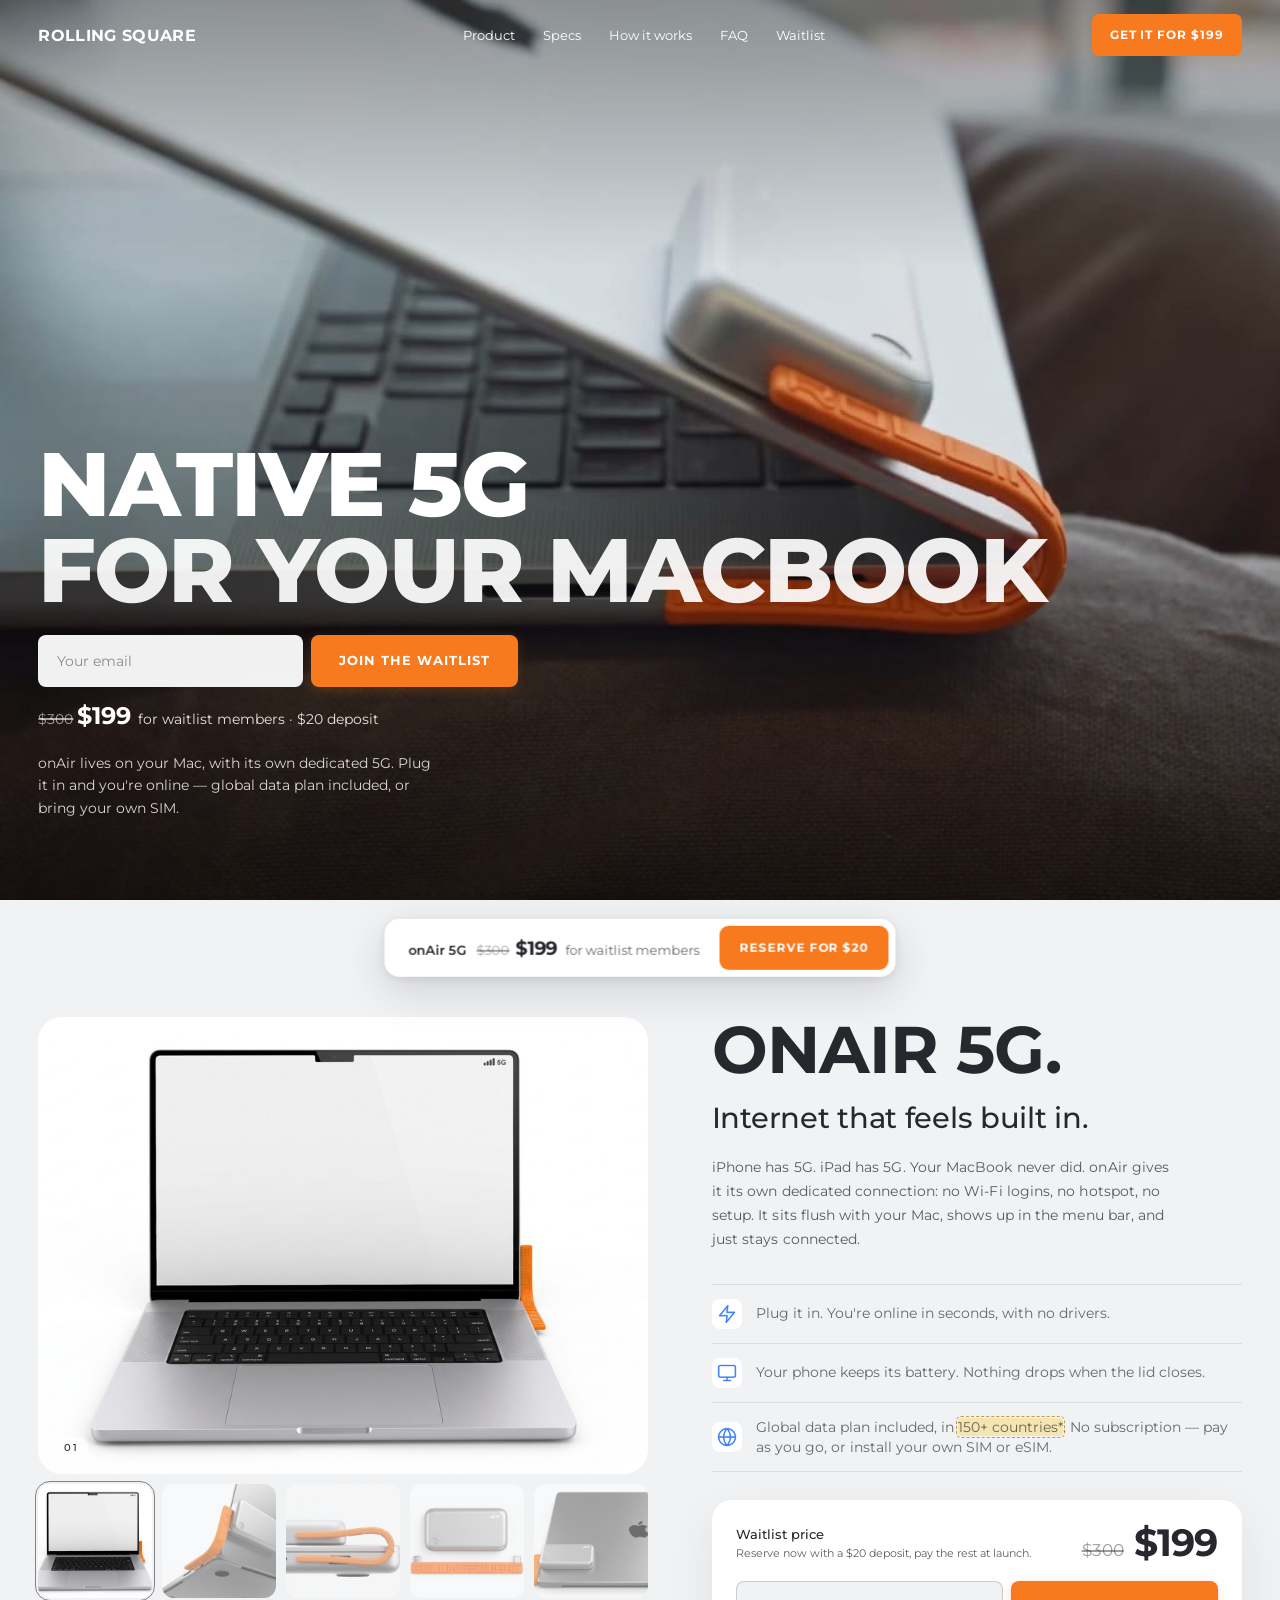
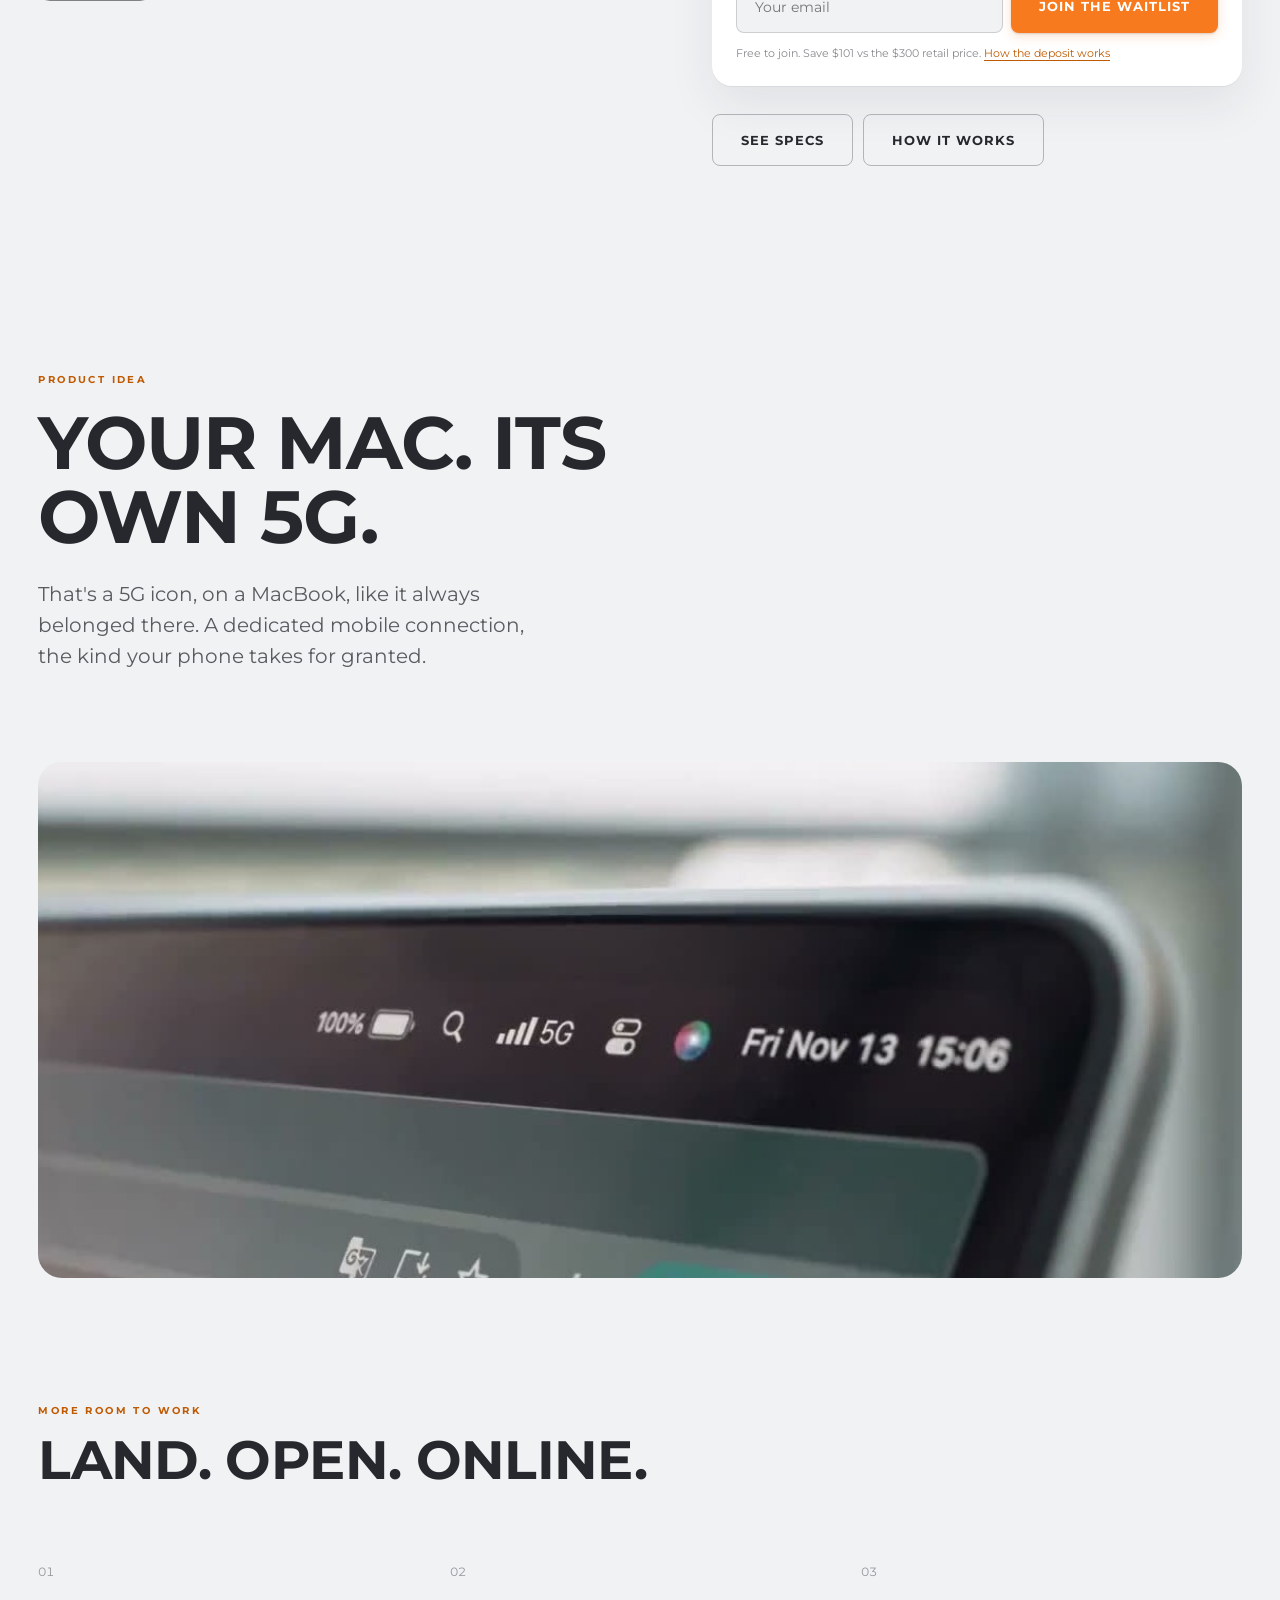
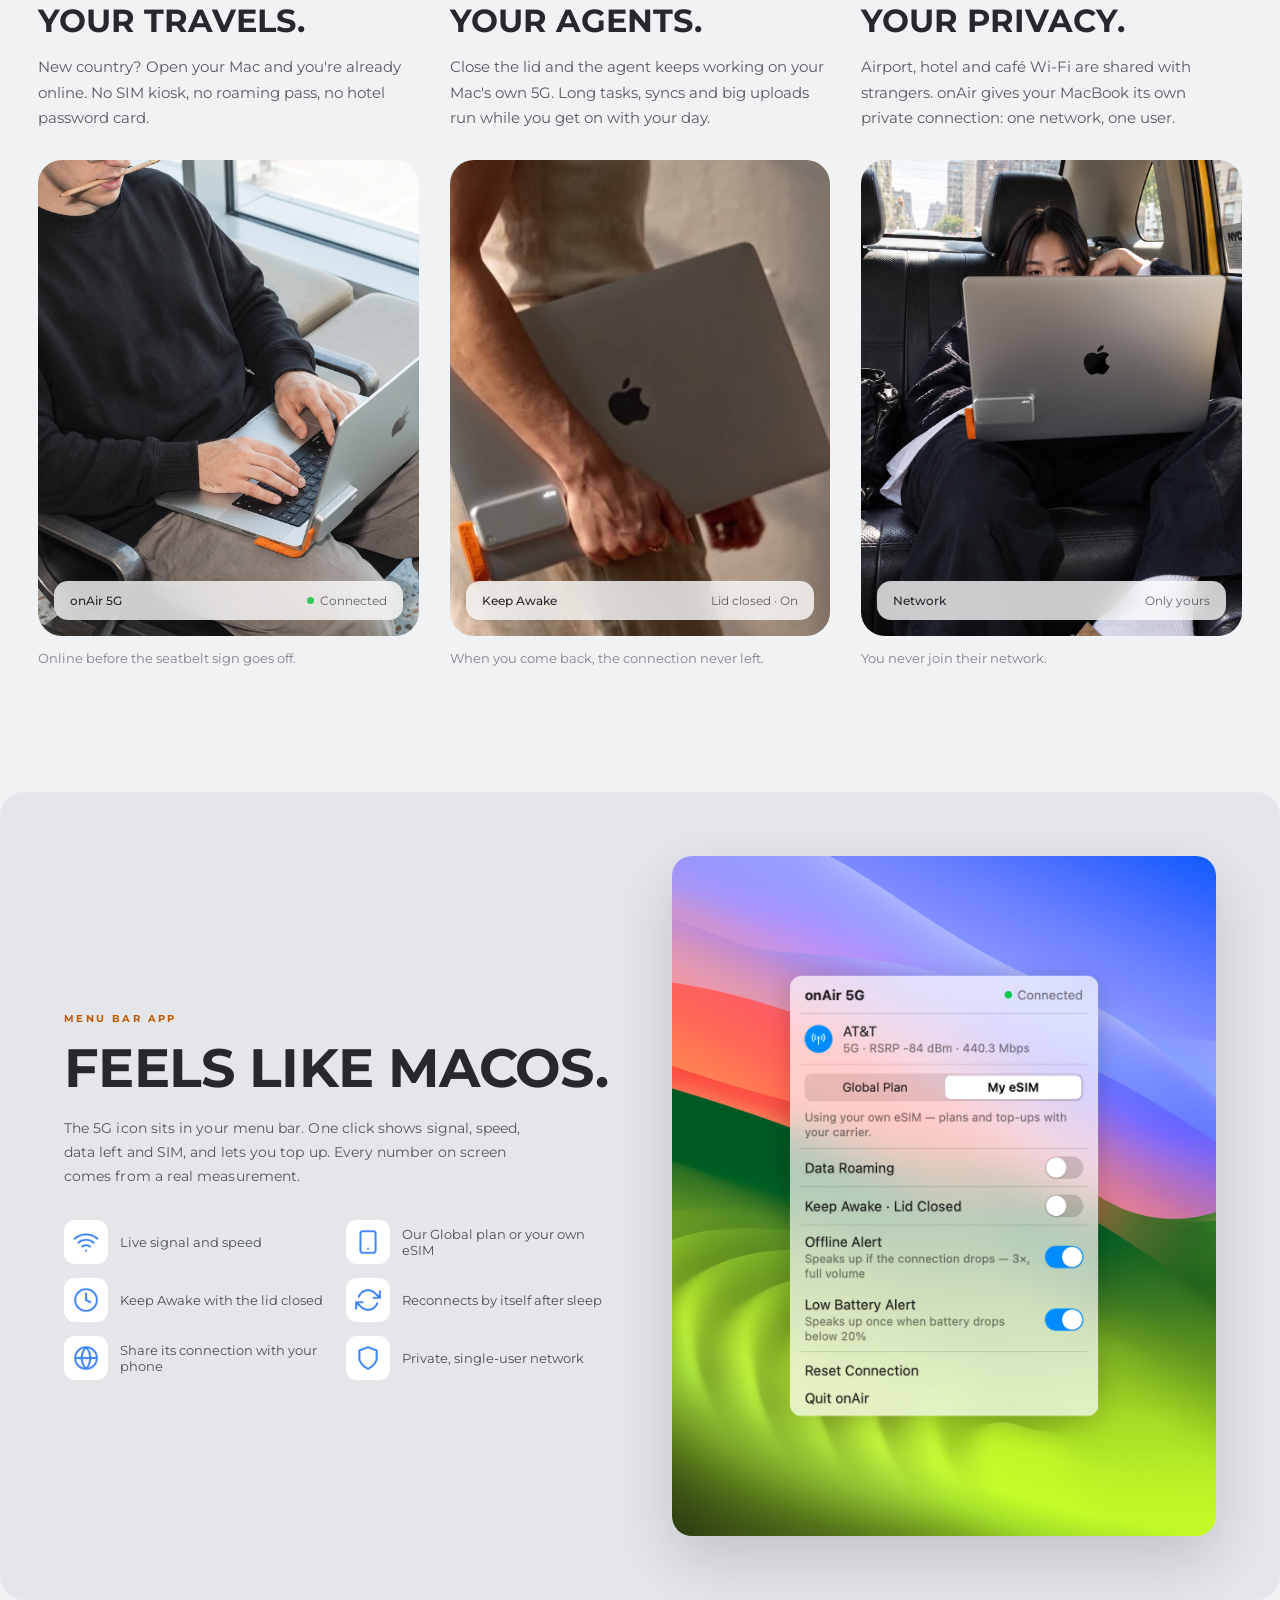
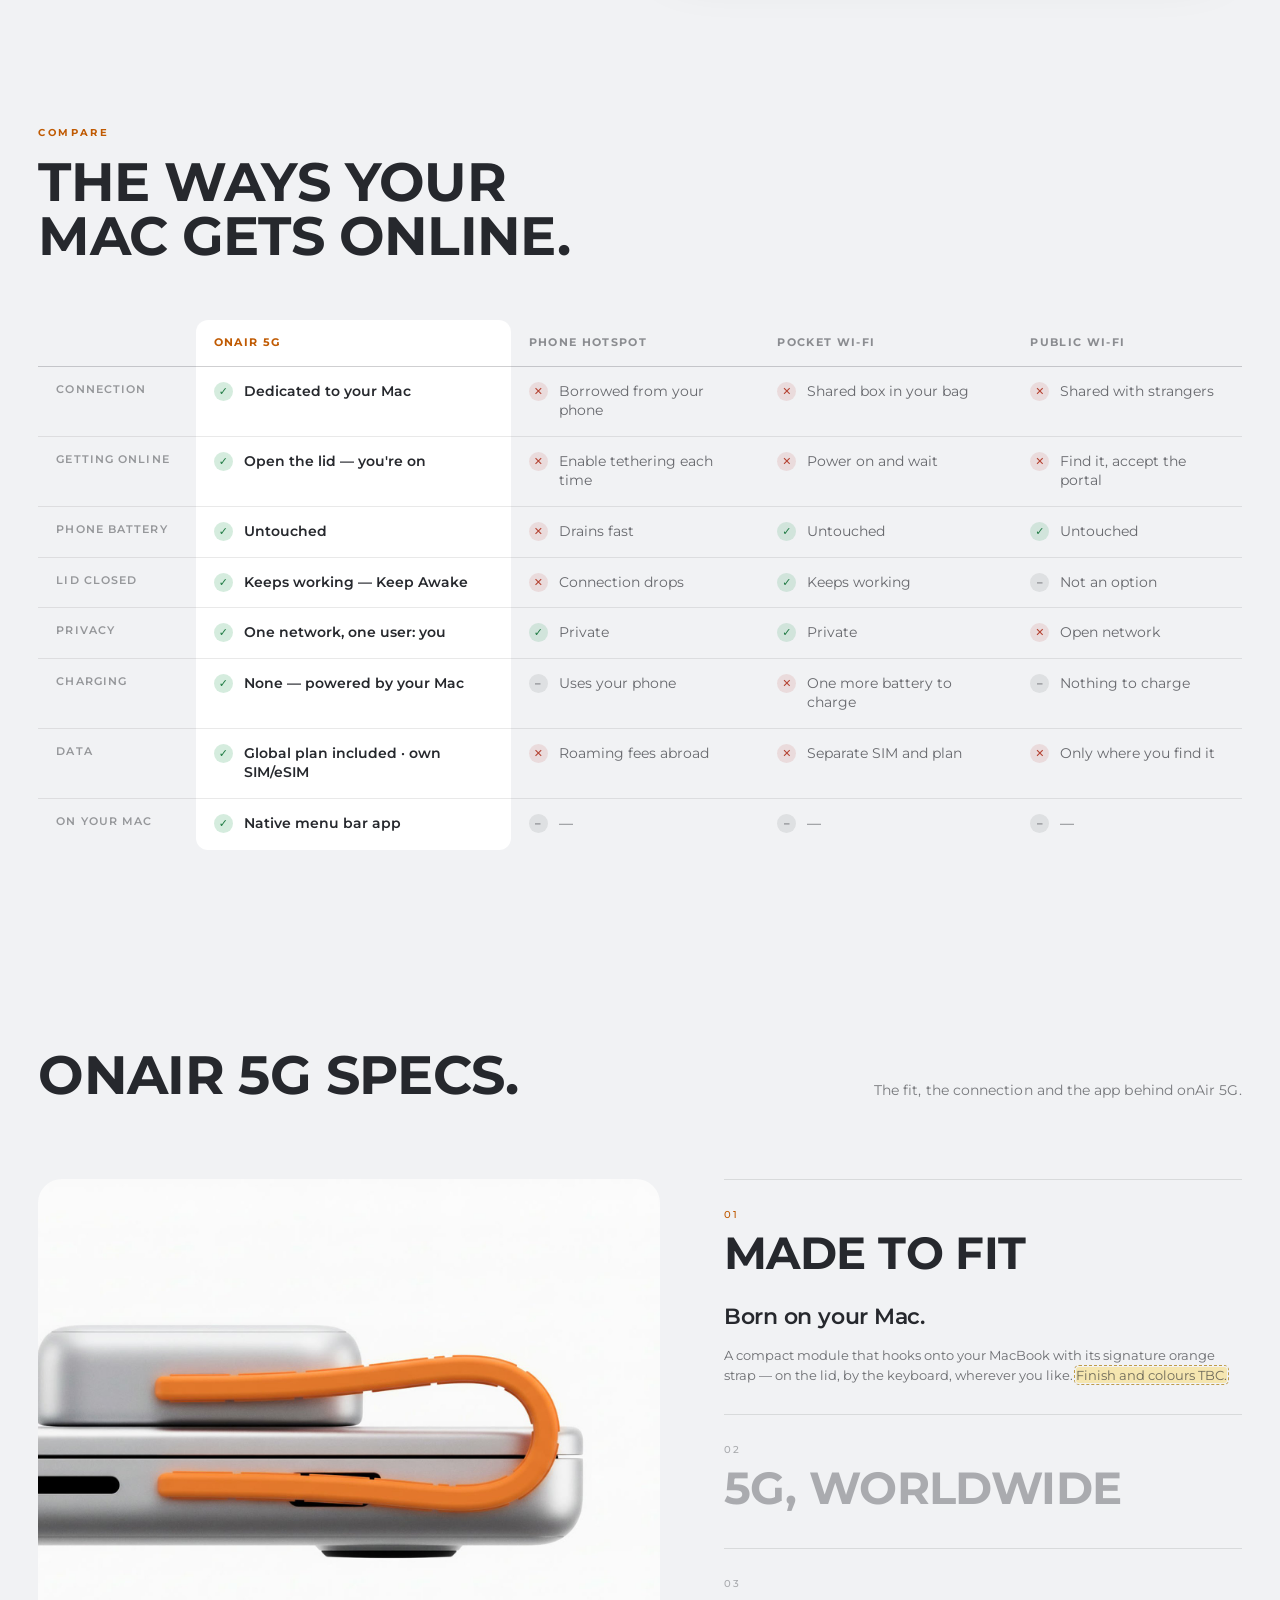
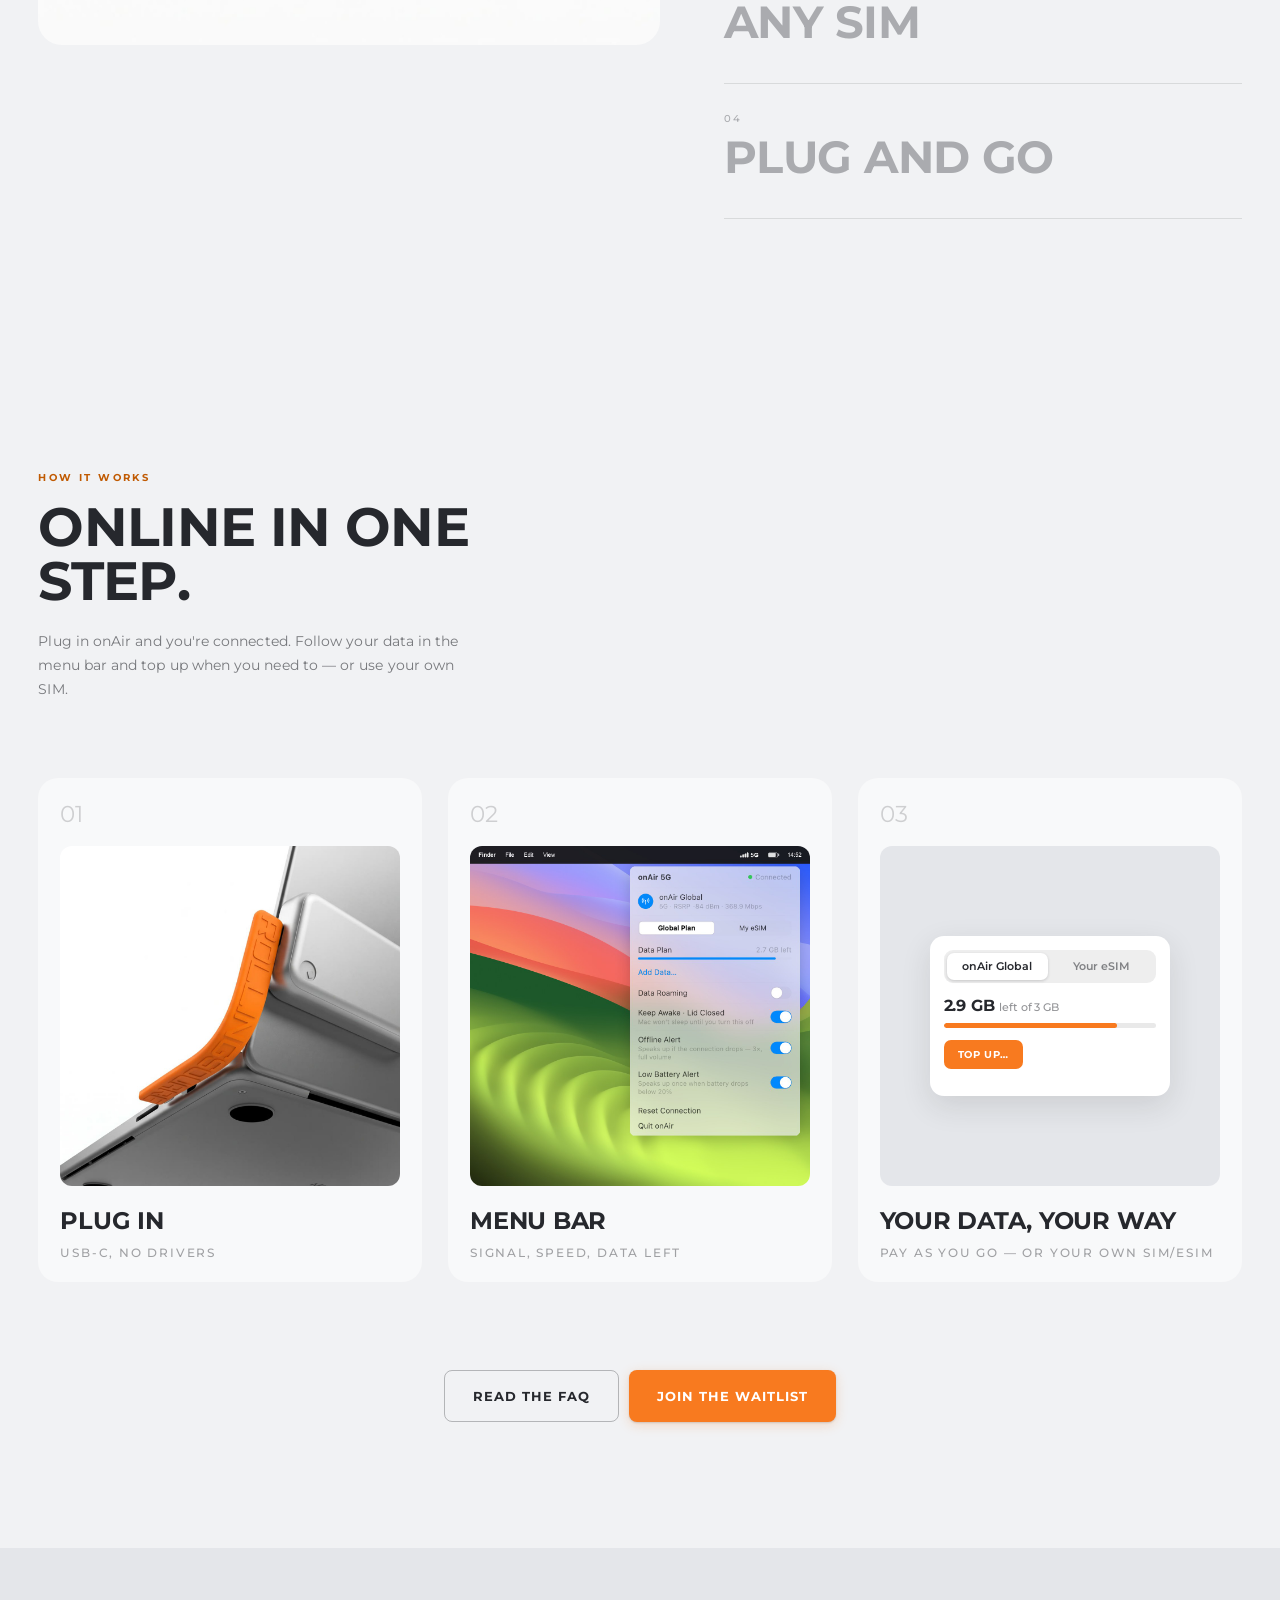
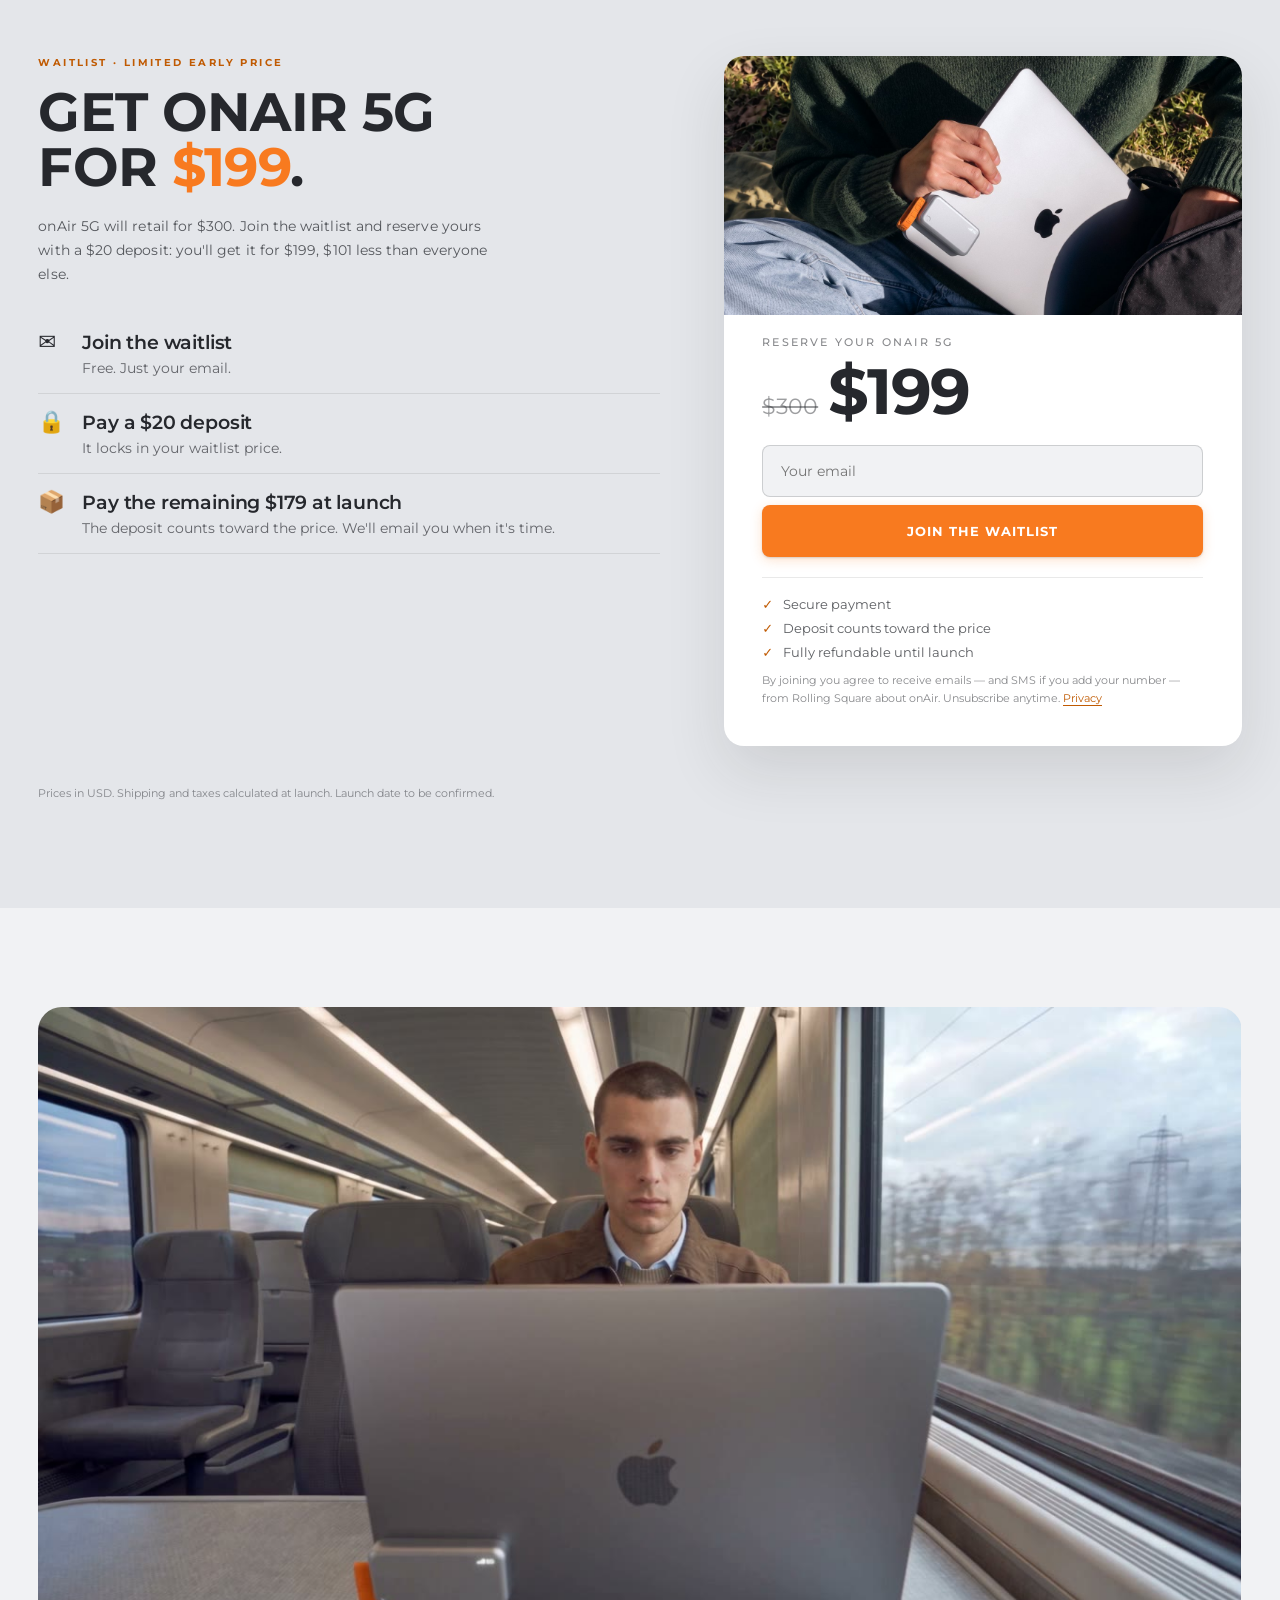
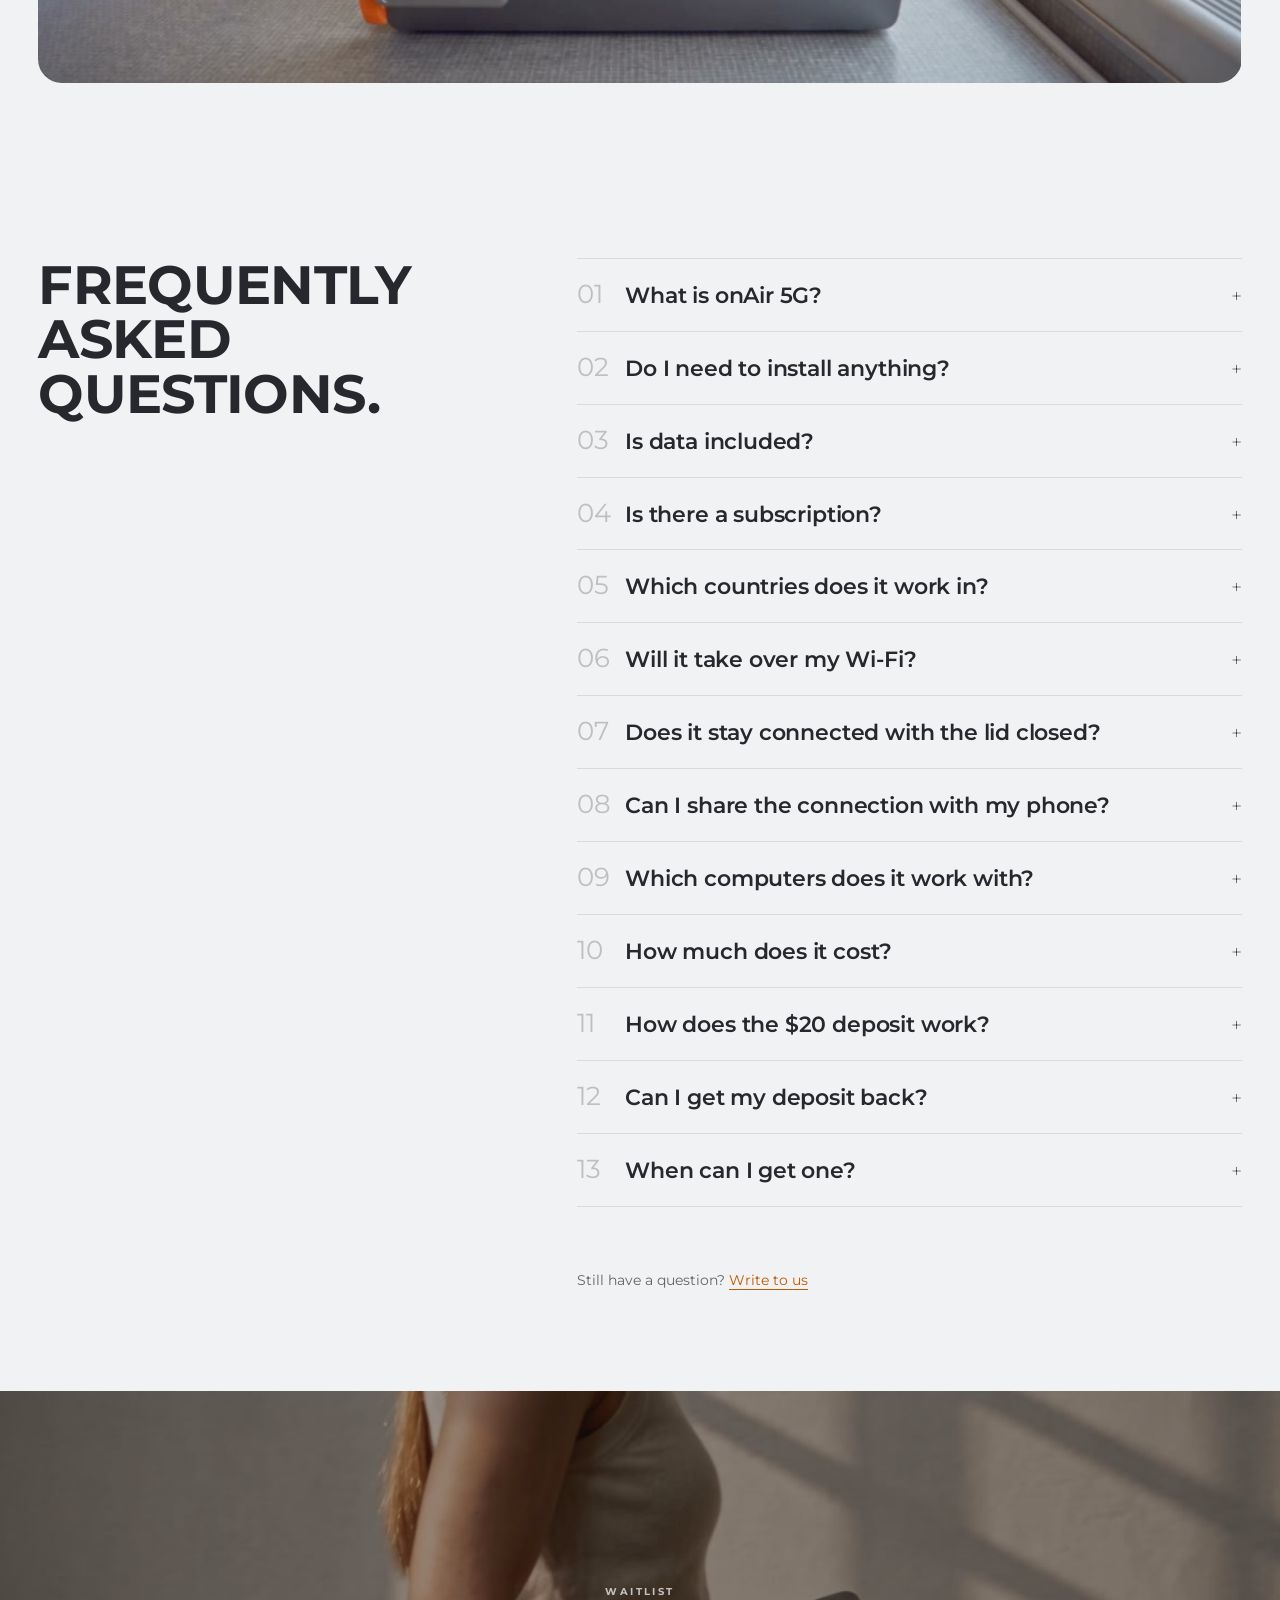
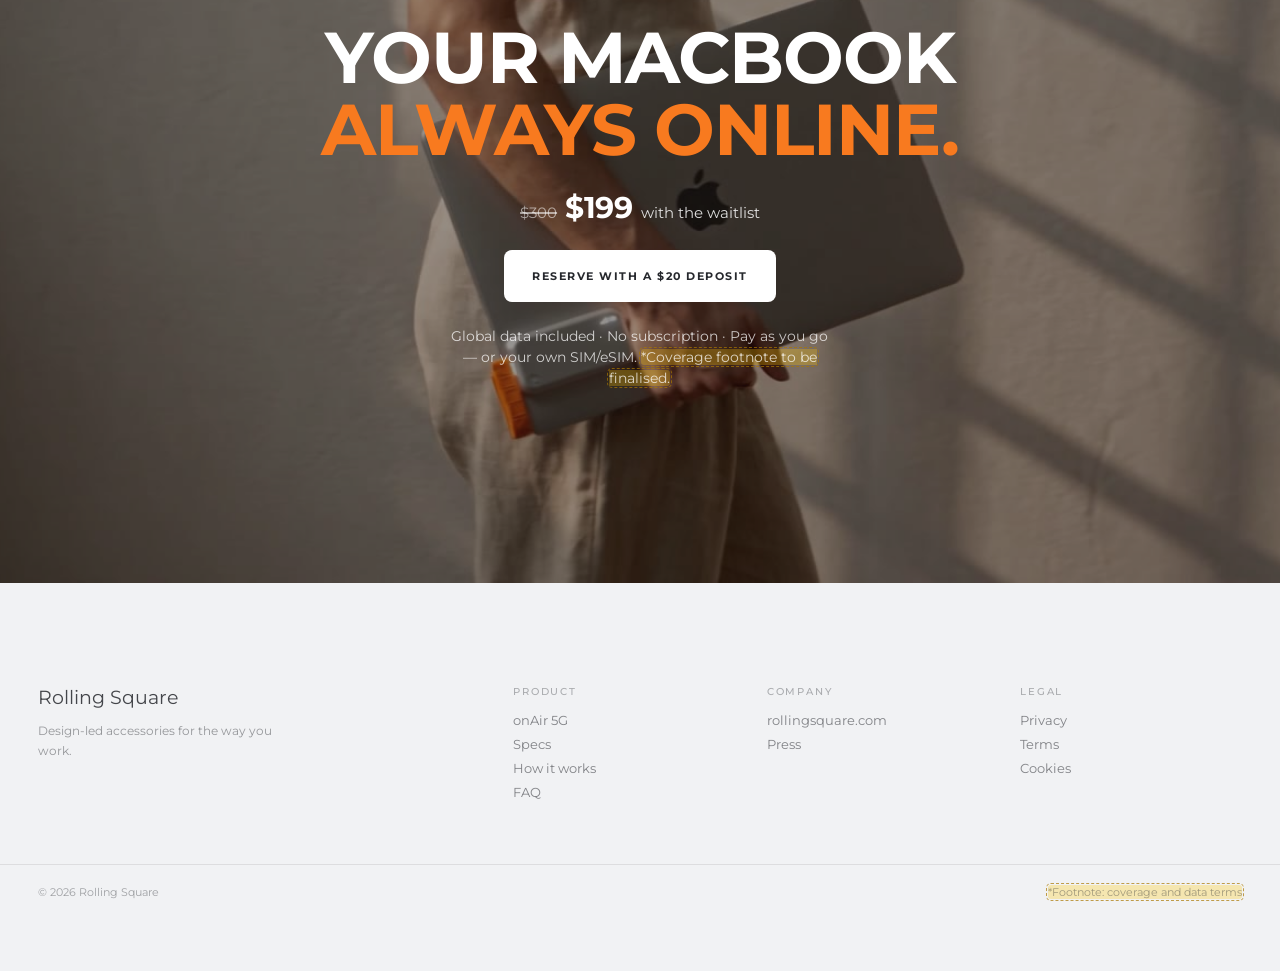
==== commit 953a1f7b: "Orange CTAs: white text Co-Authored-By: Claude Fable 5 <noreply@anthropic.com>" ====
--- a/index.html
+++ b/index.html
@@ -9,7 +9,7 @@
   <link rel="preconnect" href="https://fonts.googleapis.com">
   <link rel="preconnect" href="https://fonts.gstatic.com" crossorigin>
   <link rel="stylesheet" href="https://fonts.googleapis.com/css2?family=Montserrat:wght@400;500;600;700;800&display=swap">
-  <link rel="stylesheet" href="styles.css?v=20261117u">
+  <link rel="stylesheet" href="styles.css?v=20261123a">
 </head>
 <body>
 
@@ -563,6 +563,6 @@
   <a class="pill pill-cyan" href="#waitlist" tabindex="-1">Reserve for $20</a>
 </div>
 
-<script src="main.js?v=20261117u"></script>
+<script src="main.js?v=20261123a"></script>
 </body>
 </html>
--- a/styles.css
+++ b/styles.css
@@ -72,7 +72,7 @@
 .pill { display: inline-flex; align-items: center; justify-content: center; min-height: 52px; padding: 0 28px; border-radius: var(--r-btn); font-size: 12.5px; font-weight: 700; text-transform: uppercase; letter-spacing: .08em; transition: background .3s var(--ease), color .3s var(--ease), transform .3s var(--ease), border-color .3s var(--ease), box-shadow .3s var(--ease); }
 .pill:hover { transform: translateY(-1px); }
 .pill:focus-visible { outline: 2px solid var(--arancio-text); outline-offset: 2px; }
-.pill-cyan  { background: var(--arancio); color: #141619; box-shadow: 0 1px 2px rgba(38,40,45,.16), 0 3px 12px rgba(248,122,31,.22); }
+.pill-cyan  { background: var(--arancio); color: #fff; box-shadow: 0 1px 2px rgba(38,40,45,.16), 0 3px 12px rgba(248,122,31,.22); }
 .pill-cyan:hover { background: var(--arancio-hover); }
 .pill-ghost { background: transparent; color: var(--antracite); border: 1.5px solid rgba(38,40,45,.3); }
 .pill-ghost:hover { border-color: var(--antracite); background: rgba(38,40,45,.05); }
@@ -231,7 +231,7 @@
 .sim-amount span { font-size: 10.5px; font-weight: 500; color: rgba(38,40,45,.5); }
 .sim-bar { margin-top: 8px; height: 5px; border-radius: 99px; background: rgba(38,40,45,.1); overflow: hidden; }
 .sim-bar i { display: block; height: 100%; background: var(--arancio); border-radius: 99px; }
-.sim-topup { display: inline-block; margin-top: 12px; background: var(--arancio); color: #141619; font-size: 10px; font-weight: 700; text-transform: uppercase; letter-spacing: .06em; padding: 8px 14px; border-radius: 7px; }
+.sim-topup { display: inline-block; margin-top: 12px; background: var(--arancio); color: #fff; font-size: 10px; font-weight: 700; text-transform: uppercase; letter-spacing: .06em; padding: 8px 14px; border-radius: 7px; }
 .sim-own-title { font-size: 14px; font-weight: 700; }
 .sim-own-sub { margin-top: 6px; font-size: 11px; line-height: 1.55; color: rgba(38,40,45,.6); }
 .steps h3 { font-family: var(--serif); font-weight: 700; text-transform: uppercase; font-size: clamp(1.1rem, 2.4vw, 1.5rem); line-height: 1.05; letter-spacing: -.01em; }
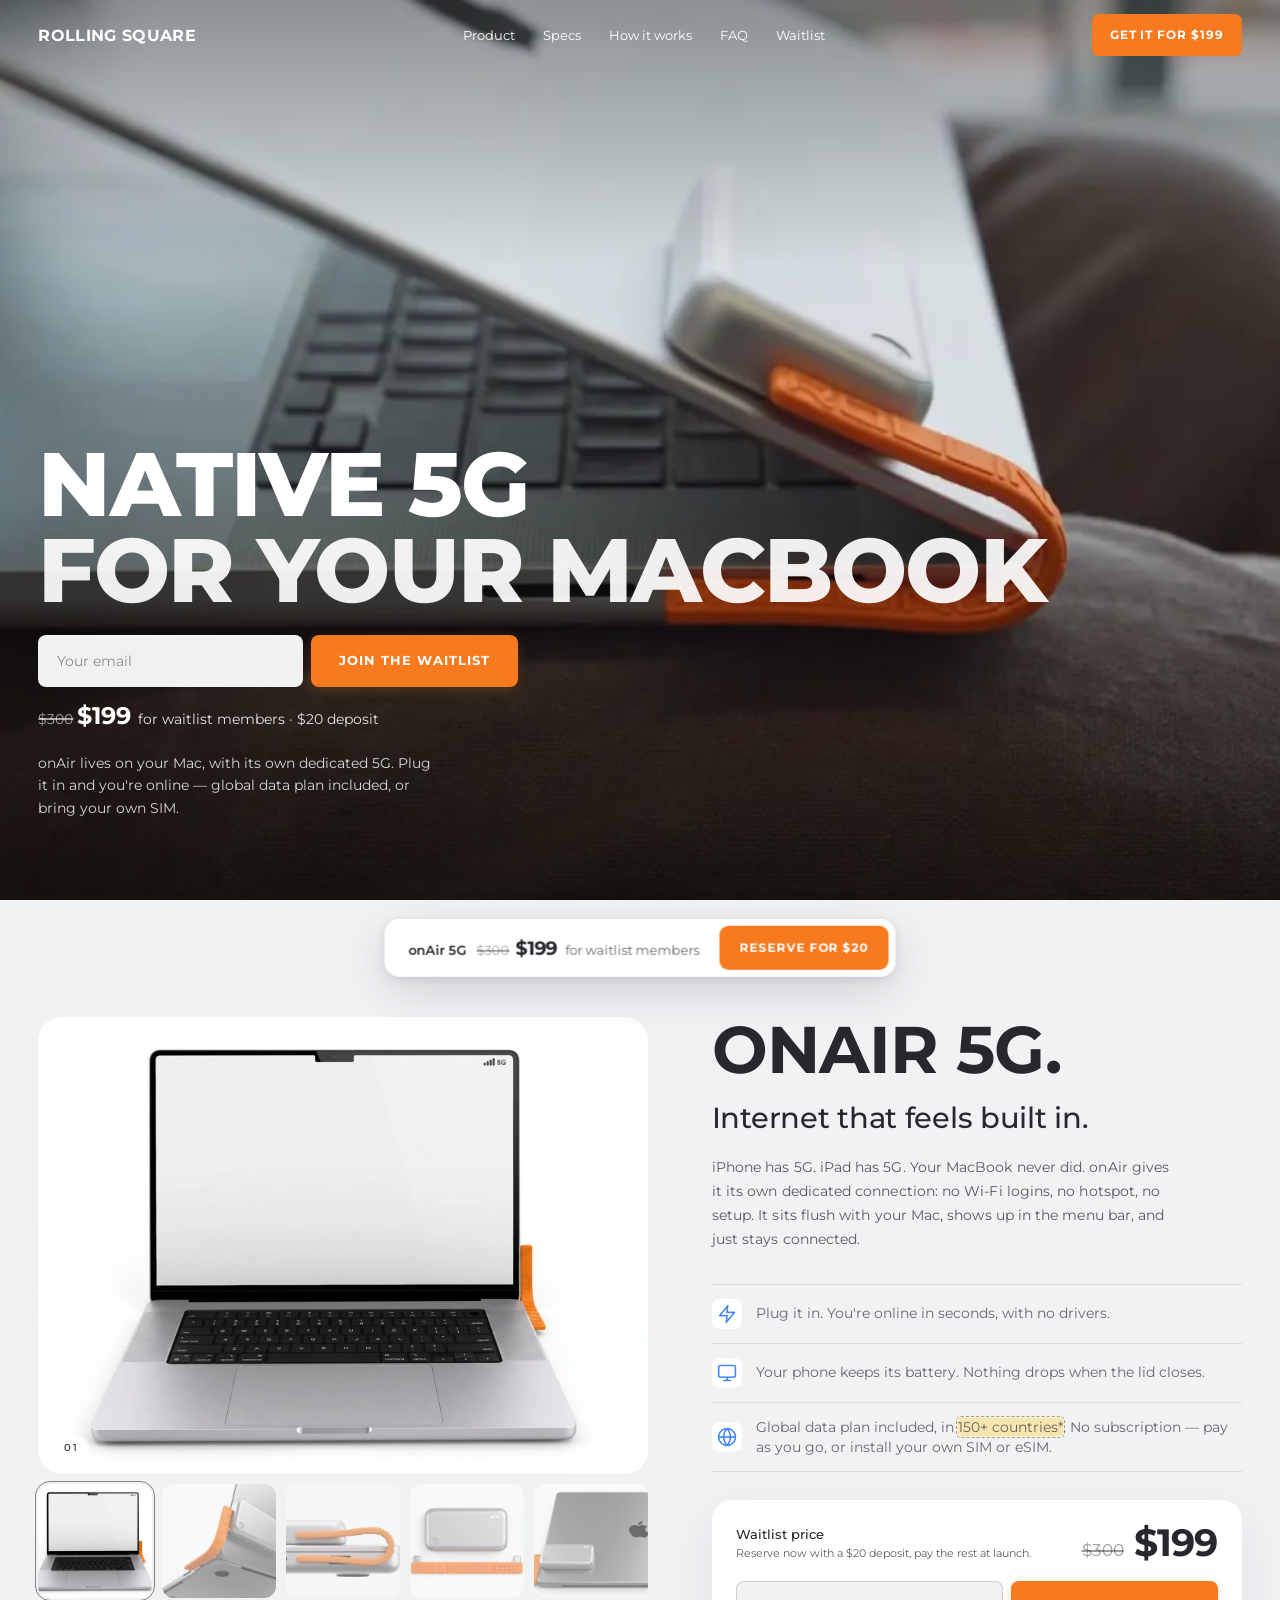
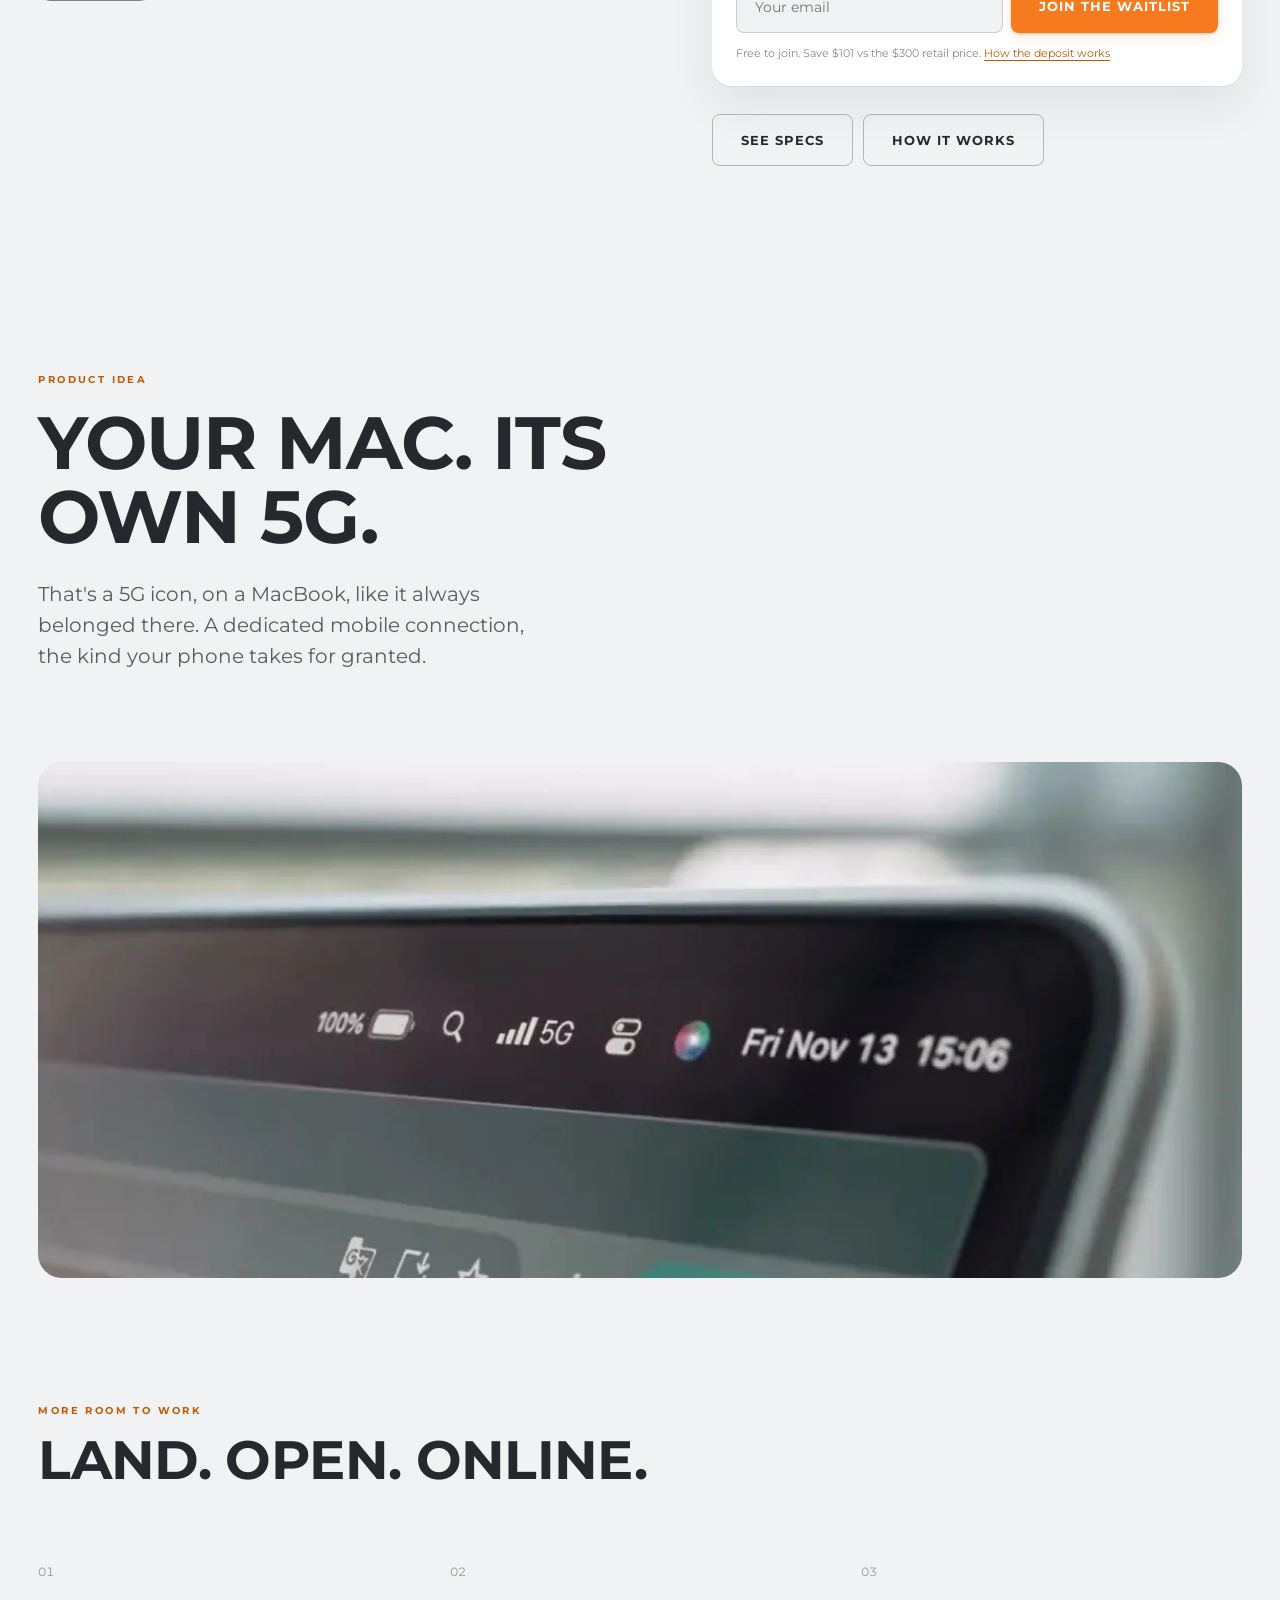
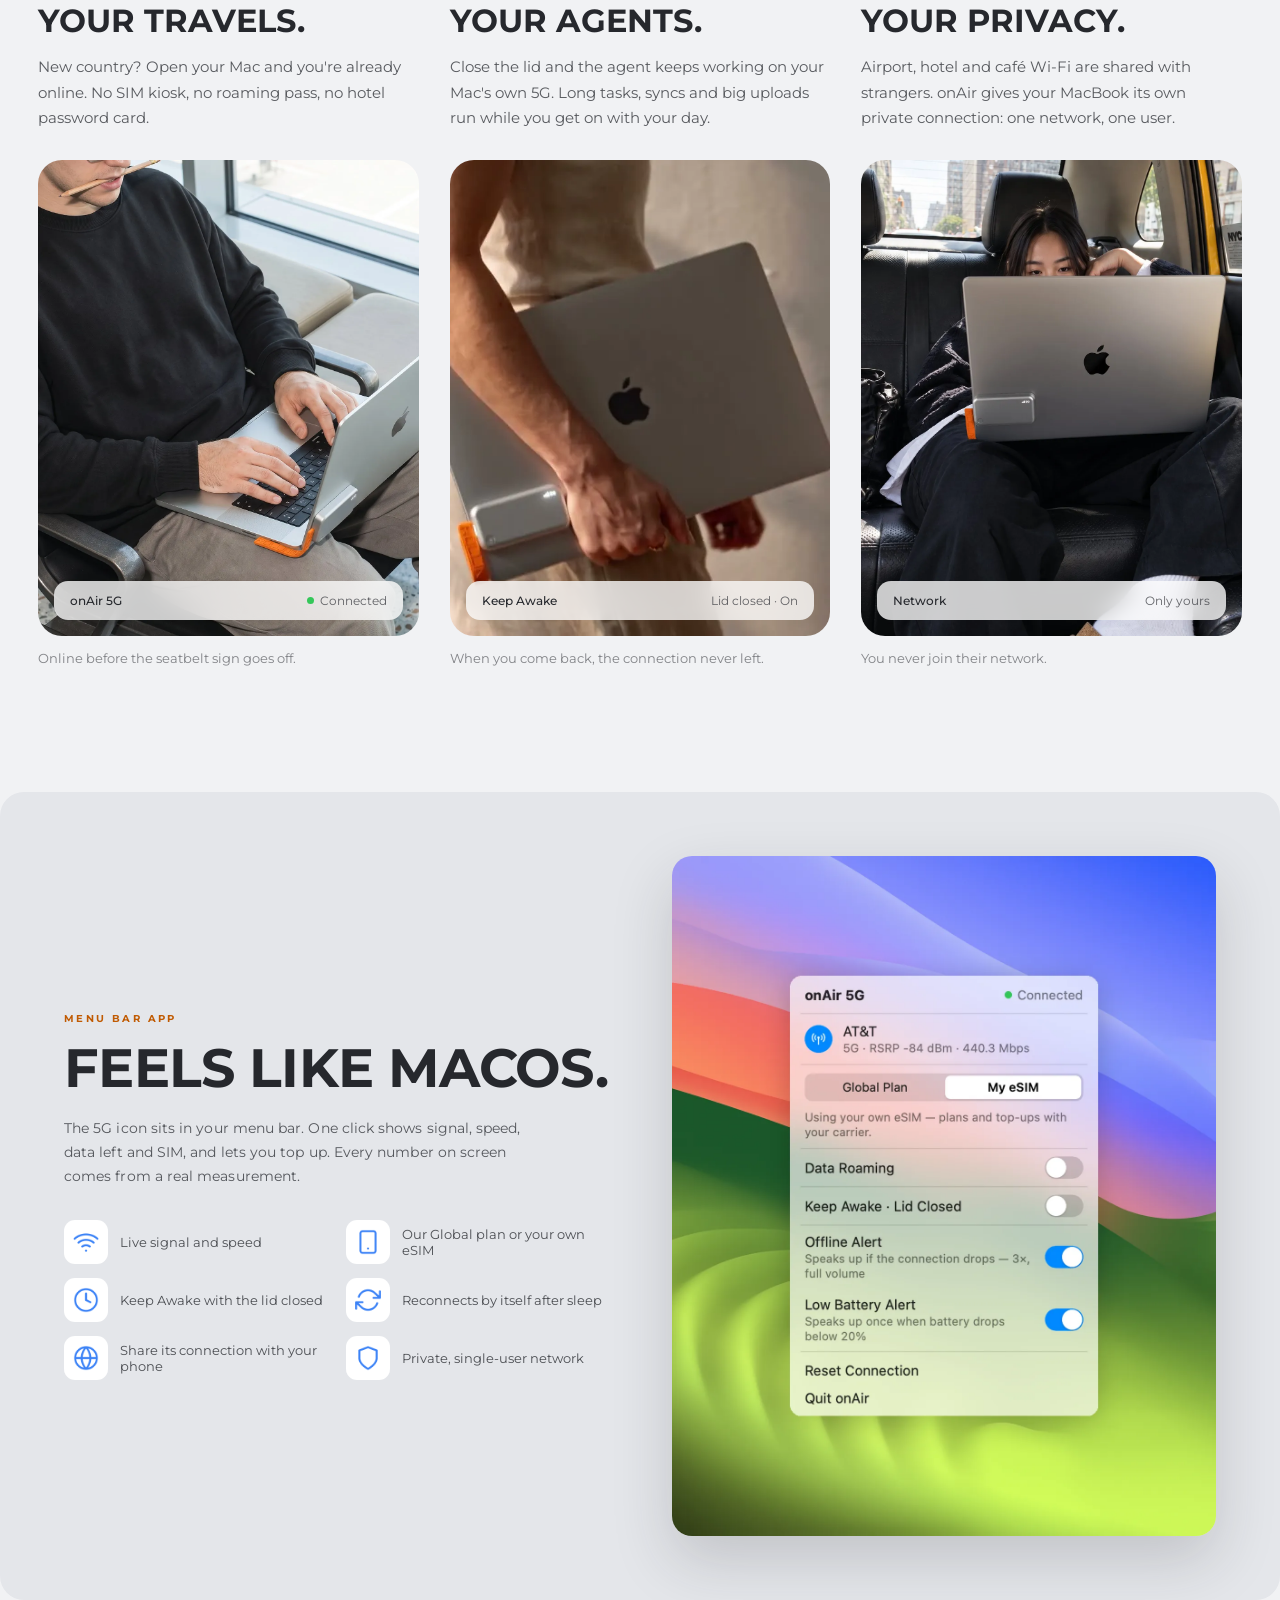
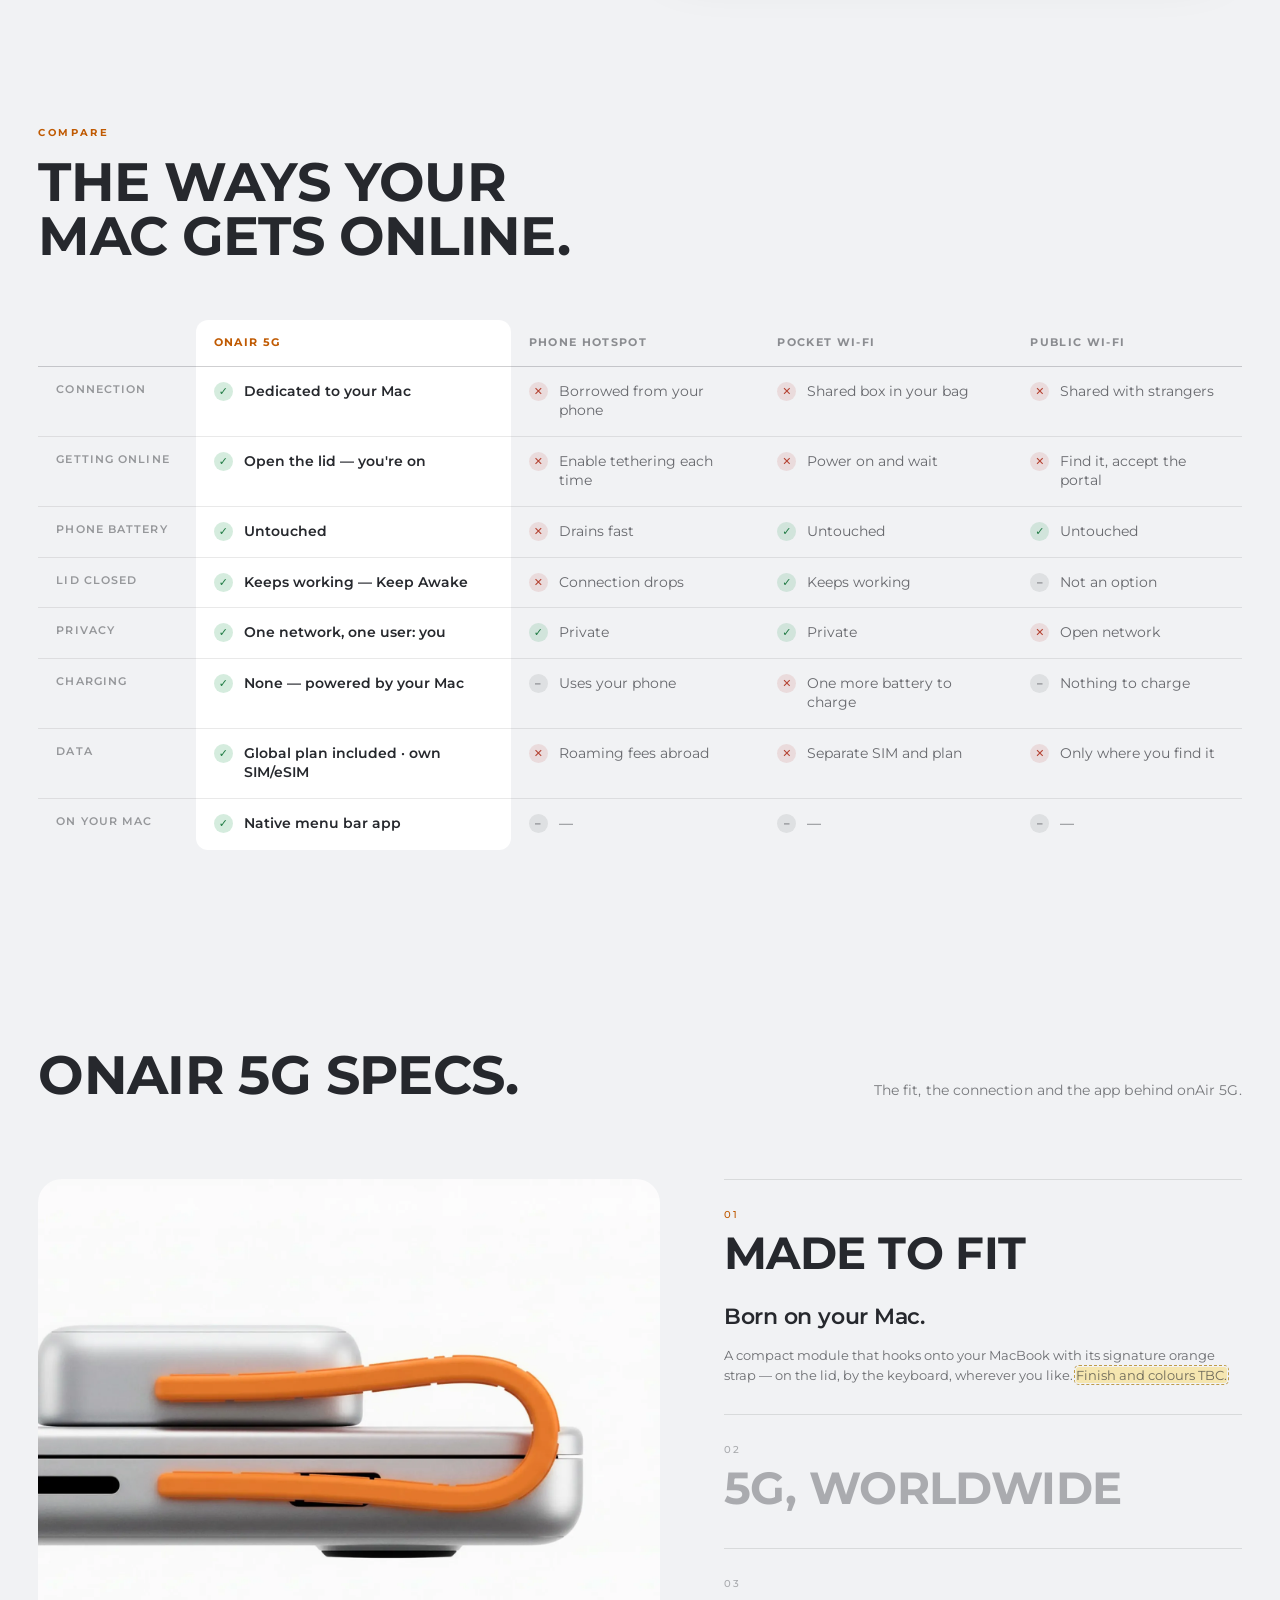
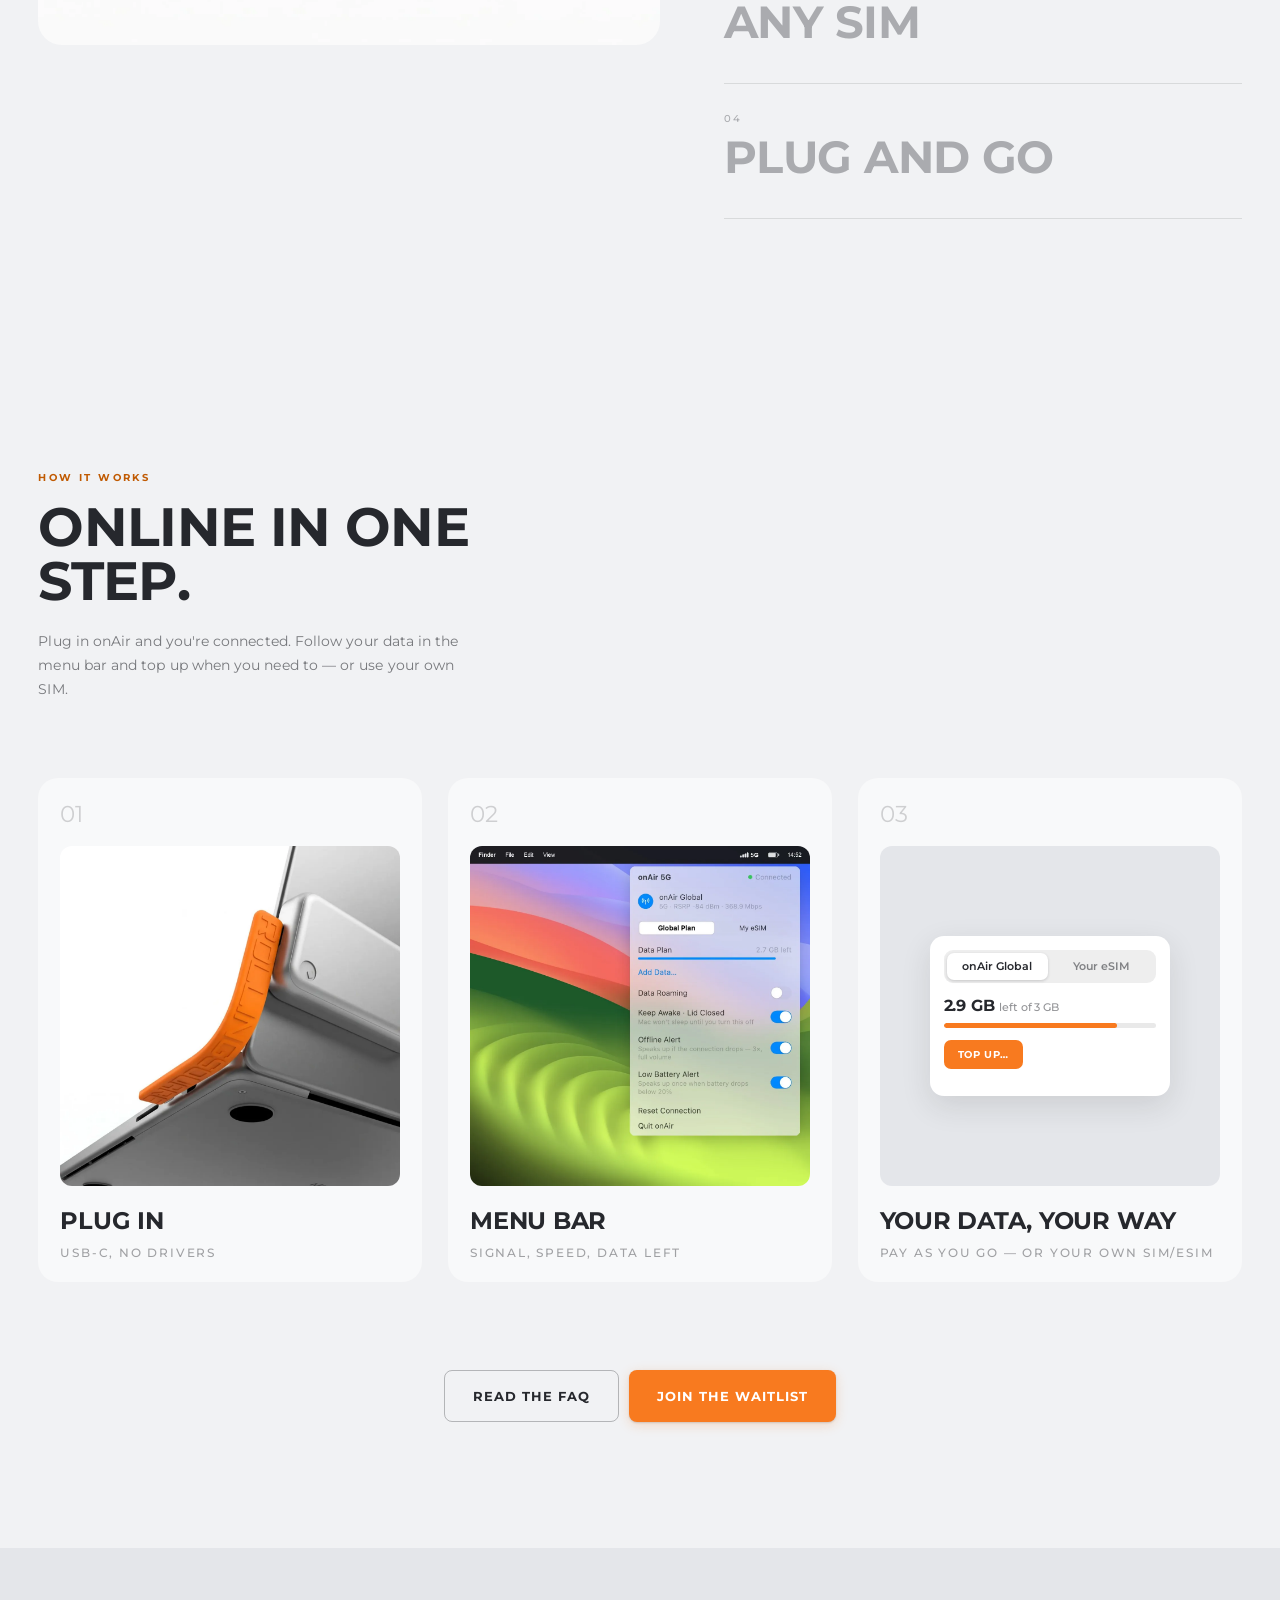
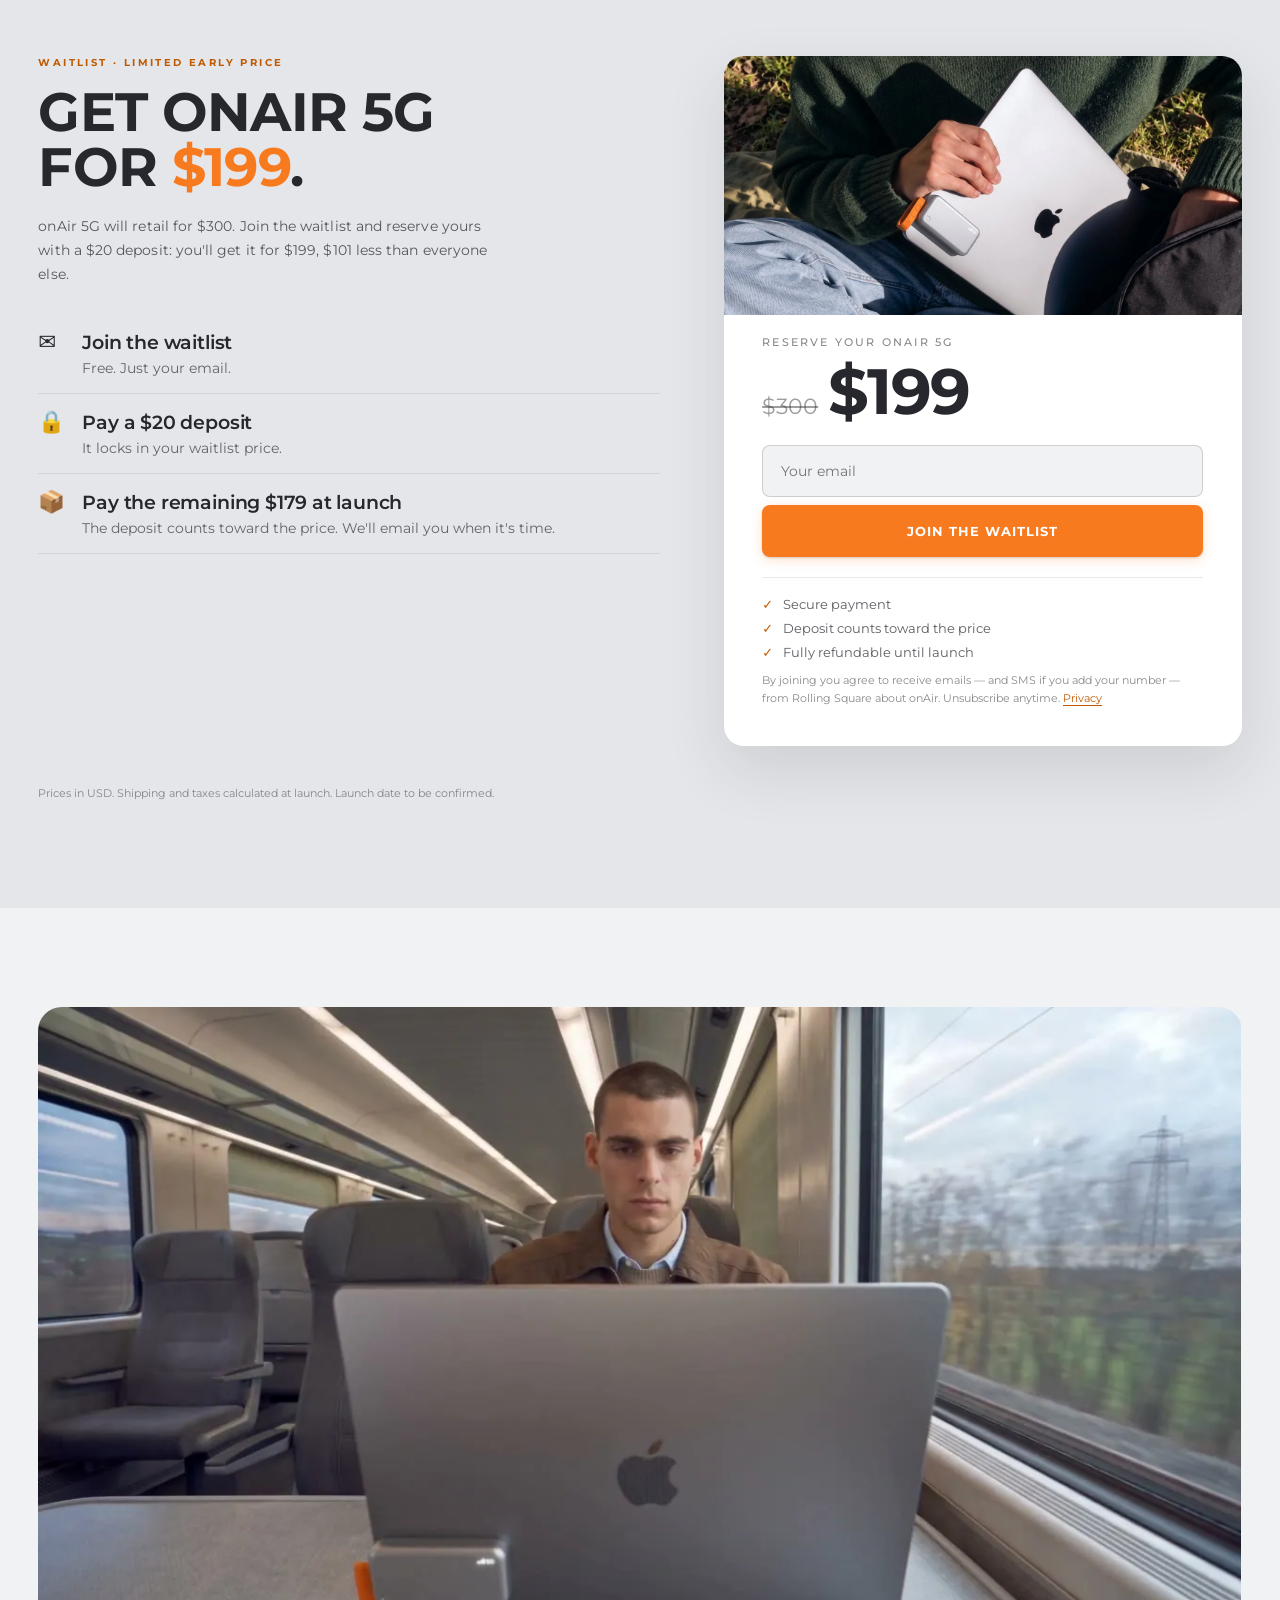
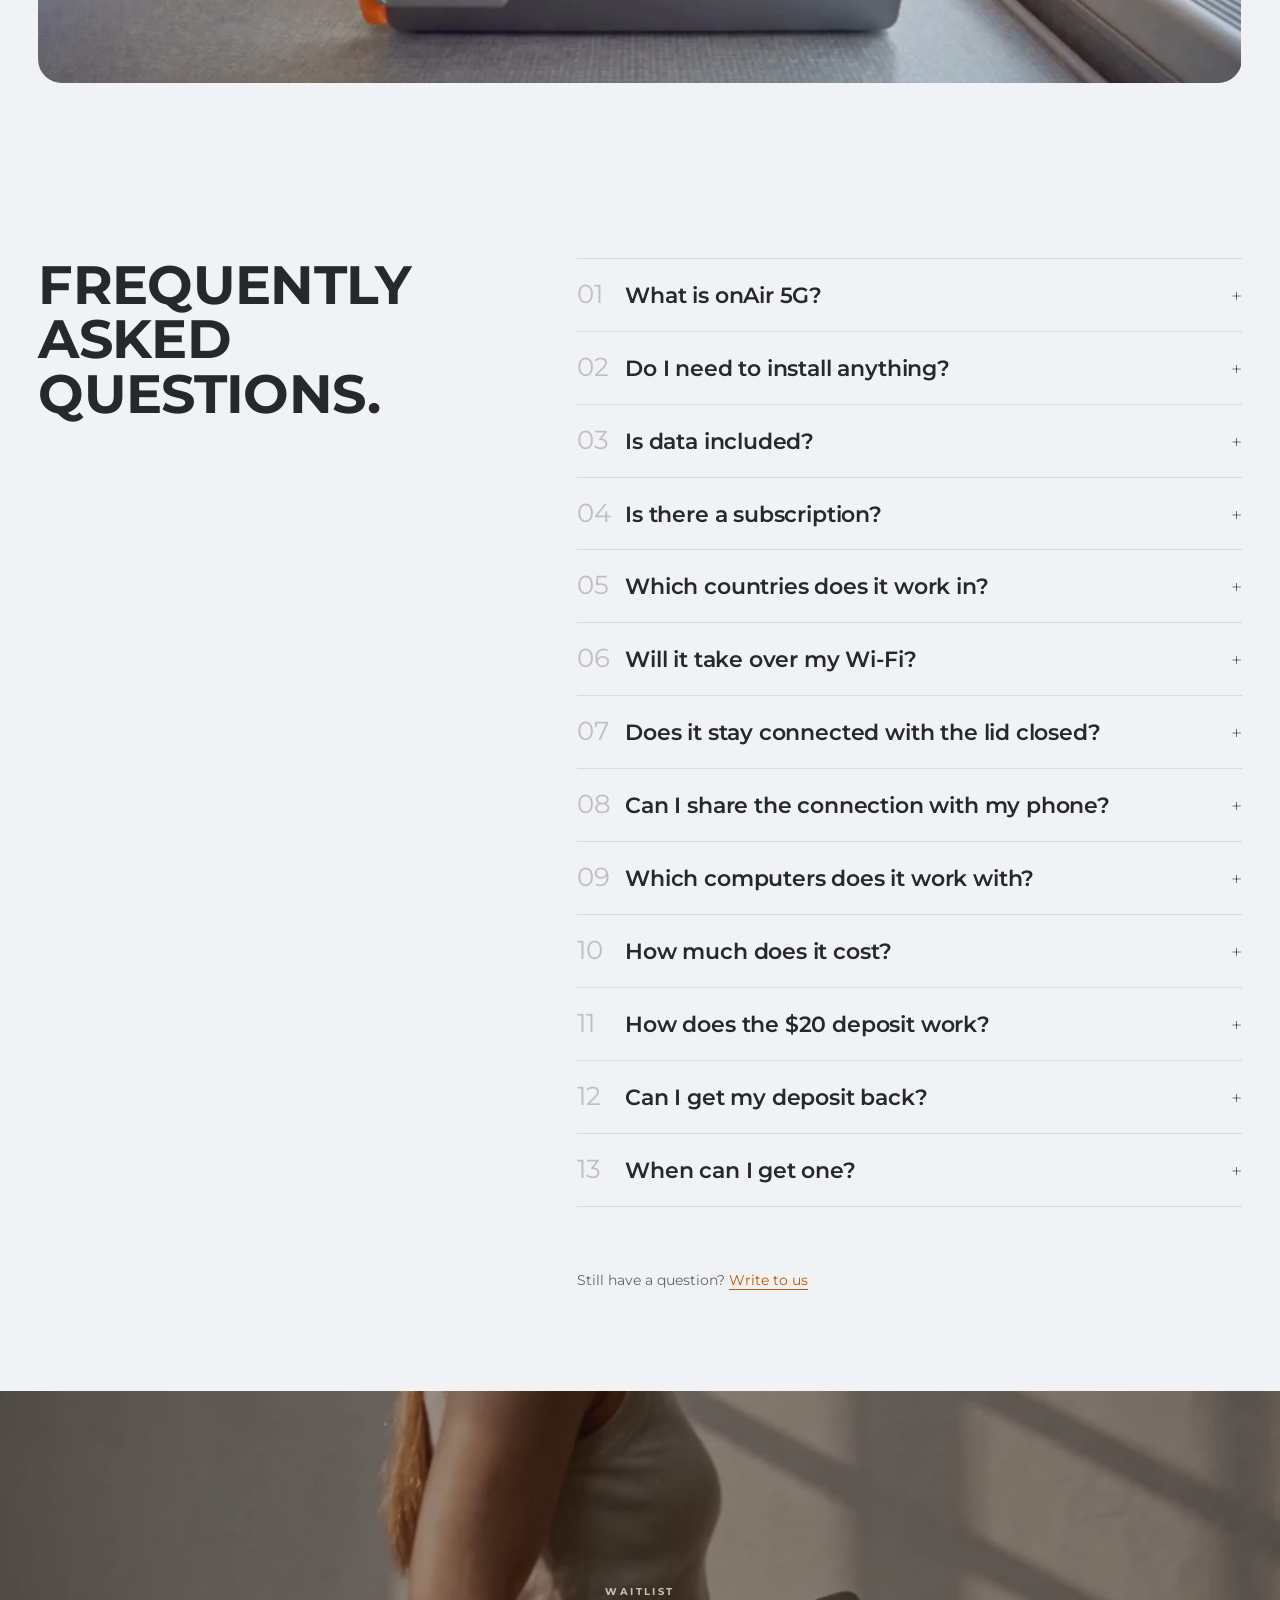
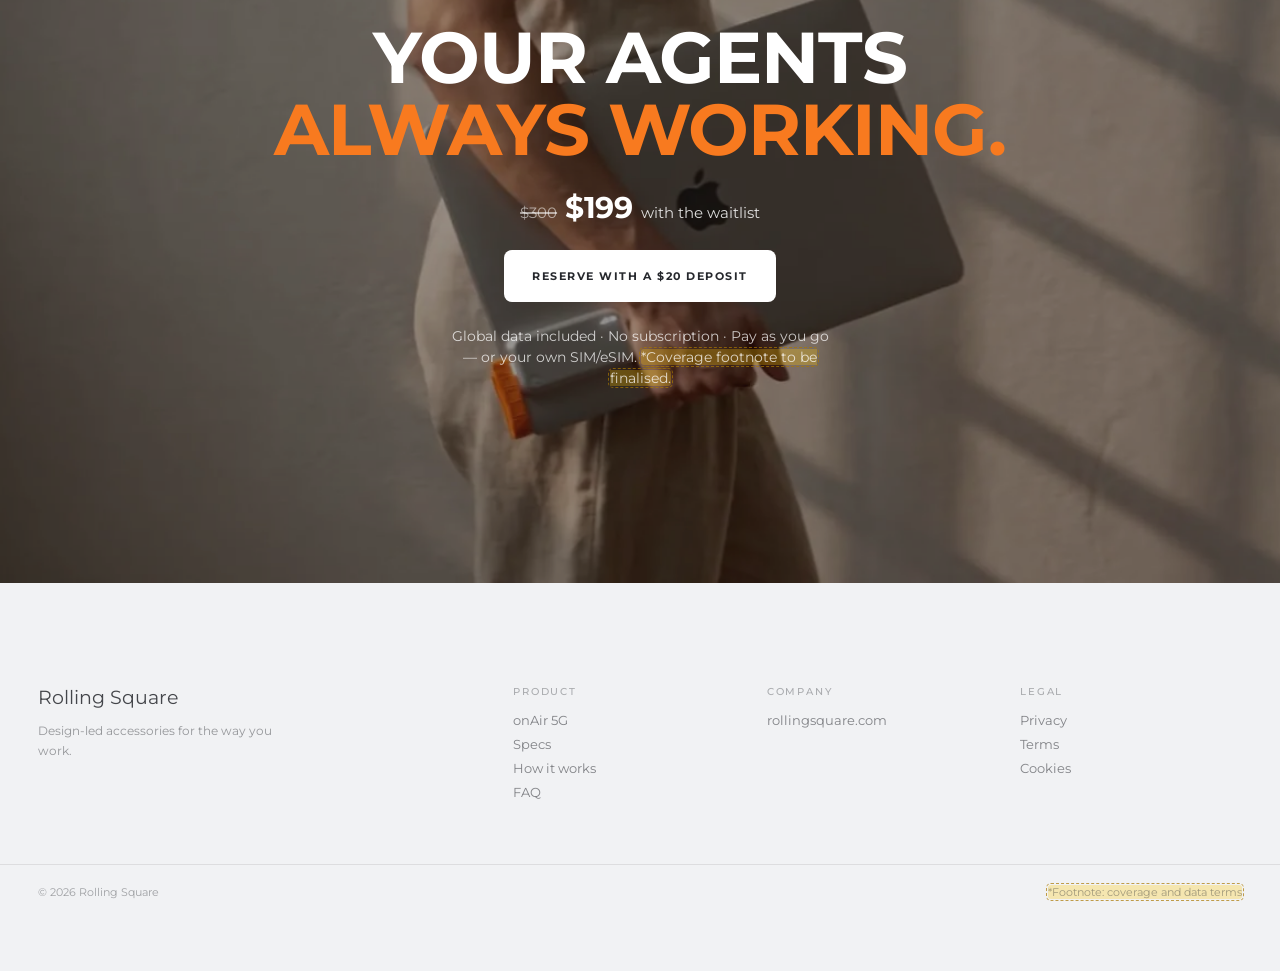
==== commit 9467a1e4: "Launch prep: privacy+terms pages, OG/Twitter cards, favicon, TCPA copy, WebP images, real contact li" ====
--- a/index.html
+++ b/index.html
@@ -9,7 +9,22 @@
   <link rel="preconnect" href="https://fonts.googleapis.com">
   <link rel="preconnect" href="https://fonts.gstatic.com" crossorigin>
   <link rel="stylesheet" href="https://fonts.googleapis.com/css2?family=Montserrat:wght@400;500;600;700;800&display=swap">
-  <link rel="stylesheet" href="styles.css?v=20261123a">
+  <!-- Social cards (absolute URLs: update at custom-domain switch) -->
+  <meta property="og:type" content="website">
+  <meta property="og:site_name" content="Rolling Square">
+  <meta property="og:title" content="onAir 5G — Native 5G for your MacBook">
+  <meta property="og:description" content="Your MacBook, always online. Join the waitlist: $199 instead of $300 with a $20 refundable deposit.">
+  <meta property="og:url" content="https://lorenzofilibertoferraris.github.io/onair-landing/">
+  <meta property="og:image" content="https://lorenzofilibertoferraris.github.io/onair-landing/assets/img/og-image.jpg">
+  <meta property="og:image:width" content="1200">
+  <meta property="og:image:height" content="630">
+  <meta name="twitter:card" content="summary_large_image">
+  <meta name="twitter:title" content="onAir 5G — Native 5G for your MacBook">
+  <meta name="twitter:description" content="Your MacBook, always online. Join the waitlist: $199 instead of $300 with a $20 refundable deposit.">
+  <meta name="twitter:image" content="https://lorenzofilibertoferraris.github.io/onair-landing/assets/img/og-image.jpg">
+  <link rel="icon" type="image/png" href="assets/img/favicon.png">
+  <link rel="apple-touch-icon" href="assets/img/apple-touch-icon.png">
+  <link rel="stylesheet" href="styles.css?v=20261124a">
 </head>
 <body>
 
@@ -34,7 +49,7 @@
 <section class="hero" id="top">
   <!-- Hero: Airport_1 from Dropbox 63. ONAIR 5G/04. Media/Video AI (16:9 only;
        add a 9:16 hero-mobile.mp4 <source> when one exists). -->
-  <video class="hero-video" autoplay muted loop playsinline preload="auto" poster="assets/img/hero-poster.jpg">
+  <video class="hero-video" autoplay muted loop playsinline preload="auto" poster="assets/img/hero-poster.webp">
     <source src="assets/video/hero-mobile.mp4" type="video/mp4" media="(max-width: 700px)">
     <source src="assets/video/hero.mp4" type="video/mp4">
   </video>
@@ -63,6 +78,7 @@
               <input class="wl-input" type="tel" name="phone" placeholder="Phone — optional, SMS updates" autocomplete="tel">
               <button class="pill pill-ghost wl-sms-add" type="submit">Add</button>
             </form>
+            <p class="wl-sms-legal">Optional. By adding your number you agree to receive recurring marketing texts about onAir from Rolling Square. Consent isn't a condition of purchase. Msg &amp; data rates may apply. Reply STOP to opt out. <a class="text-link" href="privacy.html">Privacy</a></p>
             <p class="wl-sms-ok" hidden>✓ You'll also get SMS updates.</p>
         </div>
       </div>
@@ -80,15 +96,15 @@
   <div class="wrap product-grid">
     <div class="gallery" data-gallery>
       <div class="gallery-main">
-        <img src="assets/img/g43-4.jpg" alt="onAir 5G hooked on the side of an open MacBook" data-gallery-main>
+        <img src="assets/img/g43-4.webp" alt="onAir 5G hooked on the side of an open MacBook" data-gallery-main>
         <span class="gallery-index" data-gallery-index>01</span>
       </div>
       <div class="gallery-thumbs">
-        <button class="is-active" data-src="assets/img/g43-4.jpg" data-alt="onAir 5G hooked on an open MacBook"><img src="assets/img/g43-4.jpg" alt=""></button>
-        <button data-src="assets/img/g43-1.jpg" data-alt="onAir 5G, close-up on the hook"><img src="assets/img/g43-1.jpg" alt=""></button>
-        <button data-src="assets/img/g43-2.jpg" data-alt="onAir 5G on the lid, side profile"><img src="assets/img/g43-2.jpg" alt=""></button>
-        <button data-src="assets/img/g43-6.jpg" data-alt="onAir 5G with its Rolling Square strap"><img src="assets/img/g43-6.jpg" alt=""></button>
-        <button data-src="assets/img/g43-9.jpg" data-alt="onAir 5G on a closed MacBook"><img src="assets/img/g43-9.jpg" alt=""></button>
+        <button class="is-active" data-src="assets/img/g43-4.webp" data-alt="onAir 5G hooked on an open MacBook"><img src="assets/img/g43-4.webp" alt=""></button>
+        <button data-src="assets/img/g43-1.webp" data-alt="onAir 5G, close-up on the hook"><img src="assets/img/g43-1.webp" alt=""></button>
+        <button data-src="assets/img/g43-2.webp" data-alt="onAir 5G on the lid, side profile"><img src="assets/img/g43-2.webp" alt=""></button>
+        <button data-src="assets/img/g43-6.webp" data-alt="onAir 5G with its Rolling Square strap"><img src="assets/img/g43-6.webp" alt=""></button>
+        <button data-src="assets/img/g43-9.webp" data-alt="onAir 5G on a closed MacBook"><img src="assets/img/g43-9.webp" alt=""></button>
       </div>
     </div>
 
@@ -128,6 +144,7 @@
               <input class="wl-input" type="tel" name="phone" placeholder="Phone — optional, SMS updates" autocomplete="tel">
               <button class="pill pill-ghost wl-sms-add" type="submit">Add</button>
             </form>
+            <p class="wl-sms-legal">Optional. By adding your number you agree to receive recurring marketing texts about onAir from Rolling Square. Consent isn't a condition of purchase. Msg &amp; data rates may apply. Reply STOP to opt out. <a class="text-link" href="privacy.html">Privacy</a></p>
             <p class="wl-sms-ok" hidden>✓ You'll also get SMS updates.</p>
           </div>
           <p class="wl-legal">Free to join. Save $101 vs the $300 retail price. <a class="text-link" href="#waitlist">How the deposit works</a></p>
@@ -150,7 +167,7 @@
     <p class="idea-copy">That's a 5G icon, on a MacBook, like it always belonged there. A dedicated mobile connection, the kind your phone takes for granted.</p>
   </div>
   <figure class="wide-figure">
-    <img src="assets/img/idea-5g.jpg" alt="MacBook menu bar showing the 5G icon next to battery and clock" loading="lazy">
+    <img src="assets/img/idea-5g.webp" alt="MacBook menu bar showing the 5G icon next to battery and clock" loading="lazy">
   </figure>
 </section>
 
@@ -167,7 +184,7 @@
         <p class="feature-copy">New country? Open your Mac and you're already online. No SIM kiosk, no roaming pass, no hotel password card.</p>
         <figure class="feature-media">
           <!-- TODO: replace with airport/hotel lifestyle photo from the OA-V02 shoot -->
-          <img src="assets/img/card-airport.jpg" alt="Working on a MacBook at the airport gate with onAir 5G attached" loading="lazy">
+          <img src="assets/img/card-airport.webp" alt="Working on a MacBook at the airport gate with onAir 5G attached" loading="lazy">
           <div class="chip-card">
             <span class="chip-label">onAir 5G</span>
             <span class="chip-value"><i class="dot"></i>Connected</span>
@@ -182,7 +199,7 @@
         <p class="feature-copy">Close the lid and the agent keeps working on your Mac's own 5G. Long tasks, syncs and big uploads run while you get on with your day.</p>
         <figure class="feature-media">
           <!-- TODO: replace with "lid closed, agent running" shot from OA-V03 -->
-          <img src="assets/img/card-walk45.jpg" alt="Walking with a closed MacBook under the arm, onAir 5G attached" loading="lazy">
+          <img src="assets/img/card-walk45.webp" alt="Walking with a closed MacBook under the arm, onAir 5G attached" loading="lazy">
           <div class="chip-card">
             <span class="chip-label">Keep Awake</span>
             <span class="chip-value">Lid closed · On</span>
@@ -197,7 +214,7 @@
         <p class="feature-copy">Airport, hotel and café Wi-Fi are shared with strangers. onAir gives your MacBook its own private connection: one network, one user.</p>
         <figure class="feature-media">
           <!-- TODO: replace with café / trade-fair shot from OA-V04 -->
-          <img src="assets/img/card-privacy.jpg" alt="Working on a MacBook with onAir 5G in the back of a taxi — your own private network" loading="lazy">
+          <img src="assets/img/card-privacy.webp" alt="Working on a MacBook with onAir 5G in the back of a taxi — your own private network" loading="lazy">
           <div class="chip-card">
             <span class="chip-label">Network</span>
             <span class="chip-value">Only yours</span>
@@ -228,7 +245,7 @@
     <figure class="split-media">
       <!-- TODO: replace with a final screenshot of the shipping app (current one is a prototype mock) -->
       <!-- Real app recording: menu bar → panel → Keep Awake on → close -->
-      <video class="split-video" autoplay muted loop playsinline preload="metadata" poster="assets/img/app-panel.png" aria-label="onAir menu bar app: opening the panel and turning on Keep Awake">
+      <video class="split-video" autoplay muted loop playsinline preload="metadata" poster="assets/img/app-panel.webp" aria-label="onAir menu bar app: opening the panel and turning on Keep Awake">
         <source src="assets/video/macos-panel.mp4" type="video/mp4">
       </video>
     </figure>
@@ -276,10 +293,10 @@
 
     <div class="specs-grid" data-specs>
       <figure class="specs-media">
-        <img src="assets/img/g43-2.jpg" alt="" data-specs-img>
+        <img src="assets/img/g43-2.webp" alt="" data-specs-img>
       </figure>
       <ol class="specs-list">
-        <li class="is-active" data-img="assets/img/g43-2.jpg">
+        <li class="is-active" data-img="assets/img/g43-2.webp">
           <button type="button">
             <span class="spec-num">01</span>
             <span class="spec-title">Made to fit</span>
@@ -289,7 +306,7 @@
             <p>A compact module that hooks onto your MacBook with its signature orange strap — on the lid, by the keyboard, wherever you like. <span class="todo">Finish and colours TBC.</span></p>
           </div>
         </li>
-        <li data-img="assets/img/g43-7.jpg">
+        <li data-img="assets/img/g43-7.webp">
           <button type="button">
             <span class="spec-num">02</span>
             <span class="spec-title">5G, worldwide</span>
@@ -299,7 +316,7 @@
             <p>5G with 4G fallback. Coverage in <span class="todo">150+ countries*</span>, with starter data <span class="todo">(amount TBC)</span> active from the first plug.</p>
           </div>
         </li>
-        <li data-img="assets/img/g43-10.jpg">
+        <li data-img="assets/img/g43-10.webp">
           <button type="button">
             <span class="spec-num">03</span>
             <span class="spec-title">Any SIM</span>
@@ -309,7 +326,7 @@
             <p>Use the included eSIM, add your own, or drop in a local nano-SIM when you're staying longer.</p>
           </div>
         </li>
-        <li data-img="assets/img/g43-4.jpg">
+        <li data-img="assets/img/g43-4.webp">
           <button type="button">
             <span class="spec-num">04</span>
             <span class="spec-title">Plug and go</span>
@@ -334,13 +351,13 @@
     <ol class="steps">
       <li>
         <span class="step-num">01</span>
-        <div class="step-media"><img src="assets/img/sq-1.jpg" alt="" loading="lazy"></div>
+        <div class="step-media"><img src="assets/img/sq-1.webp" alt="" loading="lazy"></div>
         <h3>Plug in</h3>
         <p class="step-sub">USB-C, no drivers</p>
       </li>
       <li>
         <span class="step-num">02</span>
-        <div class="step-media"><img src="assets/img/step-menubar.jpg" alt="The onAir panel open under the macOS menu bar" loading="lazy"></div>
+        <div class="step-media"><img src="assets/img/step-menubar.webp" alt="The onAir panel open under the macOS menu bar" loading="lazy"></div>
         <h3>Menu bar</h3>
         <p class="step-sub">signal, speed, data left</p>
       </li>
@@ -393,7 +410,7 @@
     </div>
 
     <div class="waitlist-card">
-      <img class="wl-img" src="assets/img/wl-park.jpg" alt="Working from the park on a MacBook with onAir 5G" loading="lazy">
+      <img class="wl-img" src="assets/img/wl-park.webp" alt="Working from the park on a MacBook with onAir 5G" loading="lazy">
       <p class="waitlist-card-title">Reserve your onAir 5G</p>
       <p class="price-pair big"><s class="price-old">$300</s><span class="price-new">$199</span></p>
       <div class="wl" data-waitlist data-source="waitlist-section">
@@ -412,6 +429,7 @@
               <input class="wl-input" type="tel" name="phone" placeholder="Phone — optional, SMS updates" autocomplete="tel">
               <button class="pill pill-ghost wl-sms-add" type="submit">Add</button>
             </form>
+            <p class="wl-sms-legal">Optional. By adding your number you agree to receive recurring marketing texts about onAir from Rolling Square. Consent isn't a condition of purchase. Msg &amp; data rates may apply. Reply STOP to opt out. <a class="text-link" href="privacy.html">Privacy</a></p>
             <p class="wl-sms-ok" hidden>✓ You'll also get SMS updates.</p>
           <p class="wl-later">Not now? We'll email you the deposit link.</p>
         </div>
@@ -425,7 +443,7 @@
         <li>Deposit counts toward the price</li>
         <li>Fully refundable until launch</li>
       </ul>
-      <p class="wl-legal">By joining you agree to receive emails — and SMS if you add your number — from Rolling Square about onAir. Unsubscribe anytime. <a class="text-link" href="#" data-todo-link>Privacy</a></p>
+      <p class="wl-legal">By joining you agree to receive emails — and SMS if you add your number — from Rolling Square about onAir. Unsubscribe anytime. <a class="text-link" href="privacy.html">Privacy</a></p>
     </div>
   </div>
   <p class="wrap wl-foot">Prices in USD. Shipping and taxes calculated at launch. Launch date to be confirmed.</p>
@@ -434,7 +452,7 @@
 <!-- ============ 8. FULL PAGE FILM ============ -->
 <section class="film">
   <!-- Train_1 from Dropbox 63. ONAIR 5G/04. Media/Video AI -->
-  <video class="film-video" muted loop playsinline preload="none" poster="assets/img/film-poster.jpg" data-autoplay-on-view>
+  <video class="film-video" muted loop playsinline preload="none" poster="assets/img/film-poster.webp" data-autoplay-on-view>
     <source src="assets/video/film-travel.mp4" type="video/mp4">
   </video>
 </section>
@@ -499,14 +517,14 @@
         <p><span class="todo">Launch date and shipping window to be confirmed.</span> Waitlist members hear first.</p>
       </details>
     </div>
-    <p class="faq-more">Still have a question? <a class="text-link" href="#" data-todo-link>Write to us</a></p>
+    <p class="faq-more">Still have a question? <a class="text-link" href="mailto:support@rollingsqua.re">Write to us</a></p>
   </div>
 </section>
 
 <!-- ============ 10. FINAL CTA BAND (video background) ============ -->
 <section class="final-cta">
   <!-- Walk_2 from Dropbox 63. ONAIR 5G/04. Media/Video AI -->
-  <video class="final-video" muted loop playsinline preload="none" poster="assets/img/final-poster.jpg" data-autoplay-on-view>
+  <video class="final-video" muted loop playsinline preload="none" poster="assets/img/final-poster.webp" data-autoplay-on-view>
     <source src="assets/video/final-cta.mp4" type="video/mp4">
   </video>
   <div class="final-shade"></div>
@@ -542,13 +560,12 @@
     <div>
       <p class="footer-label">Company</p>
       <a href="https://rollingsquare.com" rel="noopener">rollingsquare.com</a>
-      <a href="#" data-todo-link>Press</a>
     </div>
     <div>
       <p class="footer-label">Legal</p>
-      <a href="#" data-todo-link>Privacy</a>
-      <a href="#" data-todo-link>Terms</a>
-      <a href="#" data-todo-link>Cookies</a>
+      <a href="privacy.html">Privacy</a>
+      <a href="terms.html">Terms</a>
+      <a href="privacy.html#cookies">Cookies</a>
     </div>
   </div>
   <div class="wrap footer-bottom">
@@ -563,6 +580,6 @@
   <a class="pill pill-cyan" href="#waitlist" tabindex="-1">Reserve for $20</a>
 </div>
 
-<script src="main.js?v=20261123a"></script>
+<script src="main.js?v=20261124a"></script>
 </body>
 </html>
--- a/styles.css
+++ b/styles.css
@@ -408,3 +408,22 @@
   html { scroll-behavior: auto; }
   .reveal { opacity: 1; transform: none; filter: none; transition: none; }
 }
+
+/* ---------- legal pages (privacy.html / terms.html) ---------- */
+.legal-body { background: var(--panna); }
+.legal-nav { position: static; padding-block: 18px; }
+.legal { max-width: 760px; padding-block: clamp(40px, 7vw, 72px) clamp(56px, 8vw, 96px); }
+.legal .display-m { margin-top: 14px; }
+.legal-updated { margin-top: 10px; font-size: 12.5px; color: rgba(38,40,45,.55); }
+.legal h2 { font-family: var(--serif); font-weight: 700; text-transform: uppercase; font-size: 1.05rem; letter-spacing: .02em; margin: 38px 0 12px; }
+.legal p, .legal li { font-size: 14px; line-height: 1.75; color: rgba(38,40,45,.78); }
+.legal ul { padding-left: 20px; display: grid; gap: 8px; }
+.legal a { color: var(--arancio-text); border-bottom: 1px solid currentColor; }
+.legal a.pill { border-bottom: 0; color: #fff; }
+.legal-back { margin-top: 44px; }
+.legal-footer { padding-top: 0; }
+.legal-footer .footer-bottom { margin-top: 0; border-top: 0; }
+.legal-footer a { color: inherit; }
+/* TCPA microcopy under the optional phone field */
+.wl-sms-legal { margin-top: 8px; font-size: 10.5px; line-height: 1.55; color: rgba(38,40,45,.5); }
+.wl-hero .wl-sms-legal { color: rgba(255,255,255,.6); }
